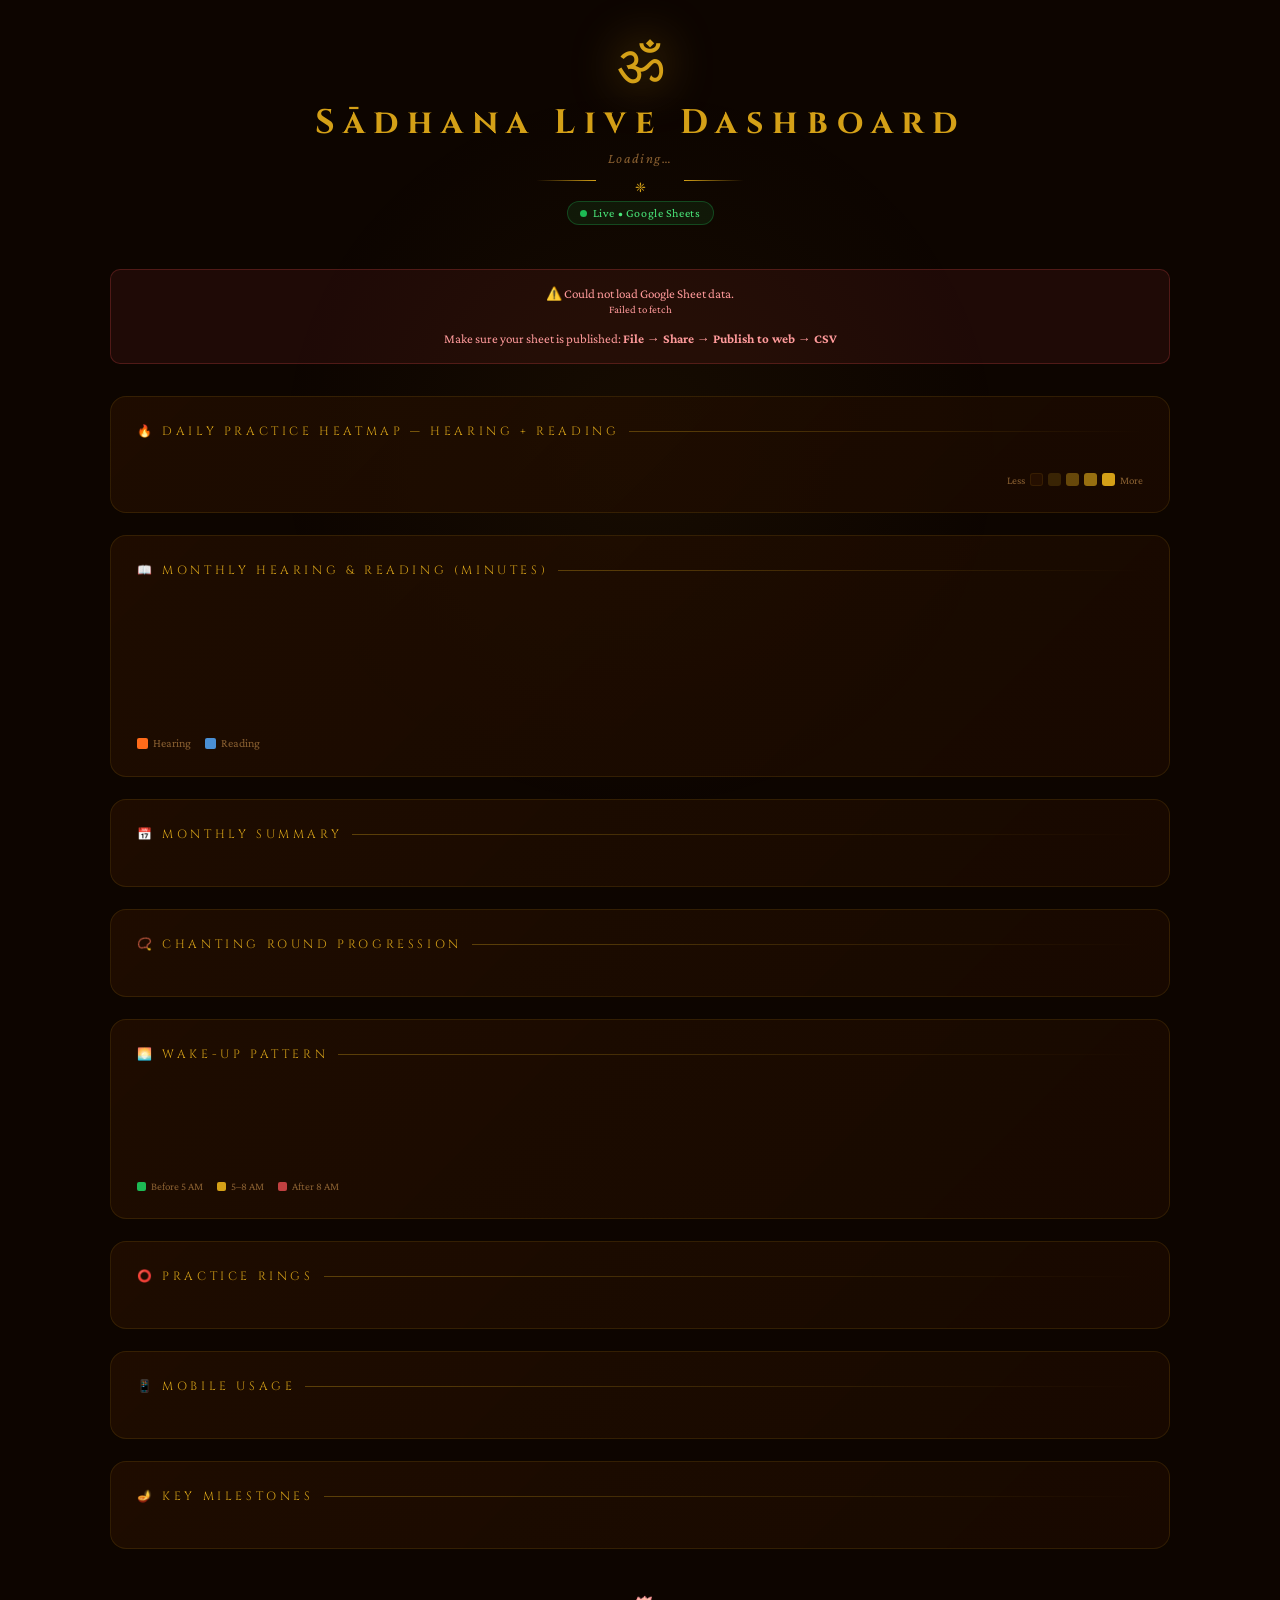
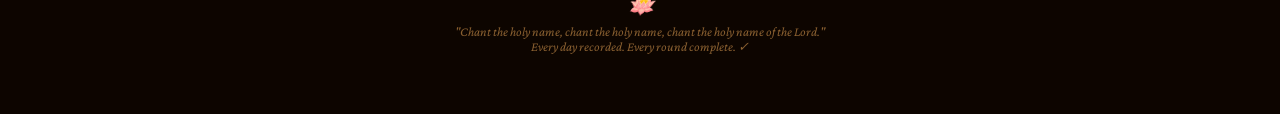
==== index.html @ 9bbf0a4e "Rename sadhana_live.html to index.html" ====
<!DOCTYPE html>
<html lang="en">
<head>
<meta charset="UTF-8">
<meta name="viewport" content="width=device-width, initial-scale=1.0">
<title>Sādhana Live Dashboard</title>
<link href="https://fonts.googleapis.com/css2?family=Cinzel:wght@400;600;700&family=Crimson+Pro:ital,wght@0,300;0,400;1,300&display=swap" rel="stylesheet">
<style>
  :root {
    --saffron: #FF6B1A;
    --gold: #D4A017;
    --deep: #1A0A00;
    --dark: #0D0500;
    --mid: #2A1200;
    --amber: #FF9A3C;
    --cream: #FFF3DC;
    --muted: #8A6030;
    --blue: #4A8FD4;
    --green: #1DB954;
  }
  * { margin:0; padding:0; box-sizing:border-box; }
  body {
    background: var(--dark);
    color: var(--cream);
    font-family: 'Crimson Pro', serif;
    min-height: 100vh;
  }

  /* Radial bg glow */
  body::before {
    content:''; position:fixed; top:50%; left:50%;
    transform:translate(-50%,-50%);
    width:800px; height:800px;
    background: radial-gradient(circle, rgba(212,160,23,0.05) 0%, transparent 65%);
    pointer-events:none; z-index:0; border-radius:50%;
  }

  .page { position:relative; z-index:1; max-width:1100px; margin:0 auto; padding:36px 20px 60px; }

  /* LOADER */
  #loader {
    position:fixed; inset:0; background:var(--dark);
    display:flex; flex-direction:column; align-items:center; justify-content:center;
    z-index:999; transition:opacity 0.6s;
  }
  #loader .om { font-size:60px; color:var(--gold); animation:spin 2s linear infinite; display:block; }
  @keyframes spin { 0%{filter:drop-shadow(0 0 10px rgba(212,160,23,0.4))} 50%{filter:drop-shadow(0 0 30px rgba(212,160,23,0.9))} 100%{filter:drop-shadow(0 0 10px rgba(212,160,23,0.4))} }
  #loader p { color:var(--muted); font-style:italic; margin-top:12px; letter-spacing:0.15em; font-size:14px; }
  #loader.hidden { opacity:0; pointer-events:none; }

  /* HEADER */
  header { text-align:center; margin-bottom:44px; animation:fadeDown 0.8s ease both; }
  .om-big { font-size:56px; color:var(--gold); line-height:1; filter:drop-shadow(0 0 24px rgba(212,160,23,0.7)); animation:pulse 3s ease-in-out infinite; }
  @keyframes pulse { 0%,100%{filter:drop-shadow(0 0 20px rgba(212,160,23,0.6))} 50%{filter:drop-shadow(0 0 44px rgba(212,160,23,1))} }
  header h1 { font-family:'Cinzel',serif; font-size:clamp(20px,4vw,34px); color:var(--gold); letter-spacing:0.25em; margin:8px 0 4px; }
  header p { color:var(--muted); font-style:italic; font-size:14px; letter-spacing:0.1em; }
  .divider { display:flex; align-items:center; gap:14px; margin:14px auto 0; width:fit-content; }
  .divider span { width:60px; height:1px; }
  .divider span:first-child { background:linear-gradient(90deg,transparent,var(--gold)); }
  .divider span:last-child { background:linear-gradient(90deg,var(--gold),transparent); }

  /* SYNC badge */
  .sync-badge {
    display:inline-flex; align-items:center; gap:6px;
    background:rgba(29,185,84,0.1); border:1px solid rgba(29,185,84,0.3);
    border-radius:20px; padding:4px 12px; font-size:12px; color:#4AE87A;
    margin-top:10px; letter-spacing:0.05em;
  }
  .sync-dot { width:7px; height:7px; border-radius:50%; background:#1DB954; animation:blink 1.5s ease-in-out infinite; }
  @keyframes blink { 0%,100%{opacity:1} 50%{opacity:0.3} }

  @keyframes fadeDown { from{opacity:0;transform:translateY(-18px)} to{opacity:1;transform:translateY(0)} }
  @keyframes fadeUp { from{opacity:0;transform:translateY(18px)} to{opacity:1;transform:translateY(0)} }

  /* STAT CARDS */
  .stats-grid { display:grid; grid-template-columns:repeat(auto-fit,minmax(150px,1fr)); gap:14px; margin-bottom:32px; animation:fadeUp 0.8s 0.2s ease both; }
  .stat-card {
    background:linear-gradient(135deg,rgba(42,18,0,0.9),rgba(26,10,0,0.95));
    border:1px solid rgba(212,160,23,0.18); border-radius:12px;
    padding:18px 14px; text-align:center; position:relative; overflow:hidden;
    transition:transform 0.25s, border-color 0.25s;
  }
  .stat-card::before { content:''; position:absolute; top:0; left:0; right:0; height:2px; background:linear-gradient(90deg,transparent,var(--gold),transparent); }
  .stat-card:hover { transform:translateY(-4px); border-color:rgba(212,160,23,0.5); }
  .stat-icon { font-size:22px; margin-bottom:6px; }
  .stat-val { font-family:'Cinzel',serif; font-size:clamp(18px,3vw,26px); color:var(--gold); font-weight:700; }
  .stat-label { font-size:10px; color:var(--muted); letter-spacing:0.12em; text-transform:uppercase; margin-top:4px; }

  /* SECTION */
  .section {
    background:linear-gradient(135deg,rgba(42,18,0,0.6),rgba(26,10,0,0.85));
    border:1px solid rgba(212,160,23,0.13); border-radius:16px;
    padding:26px; margin-bottom:22px; animation:fadeUp 0.8s 0.35s ease both;
  }
  .sec-title {
    font-family:'Cinzel',serif; font-size:12px; letter-spacing:0.3em;
    color:var(--gold); text-transform:uppercase; margin-bottom:18px;
    display:flex; align-items:center; gap:10px;
  }
  .sec-title::after { content:''; flex:1; height:1px; background:linear-gradient(90deg,rgba(212,160,23,0.35),transparent); }

  /* HEATMAP */
  .heatmap-scroll { overflow-x:auto; padding-bottom:6px; }
  .heatmap { display:flex; flex-wrap:wrap; gap:4px; min-width:500px; }
  .hm-cell {
    width:26px; height:26px; border-radius:5px;
    position:relative; cursor:pointer; transition:transform 0.18s;
    flex-shrink:0;
  }
  .hm-cell:hover { transform:scale(1.35); z-index:10; }
  .hm-cell.l0 { background:rgba(42,18,0,0.8); border:1px solid rgba(212,160,23,0.08); }
  .hm-cell.l1 { background:rgba(212,160,23,0.18); }
  .hm-cell.l2 { background:rgba(212,160,23,0.42); }
  .hm-cell.l3 { background:rgba(212,160,23,0.68); }
  .hm-cell.l4 { background:rgba(212,160,23,1); box-shadow:0 0 8px rgba(212,160,23,0.55); }
  .hm-tip {
    display:none; position:absolute; bottom:calc(100% + 7px); left:50%; transform:translateX(-50%);
    background:var(--mid); border:1px solid var(--gold); border-radius:6px;
    padding:5px 9px; font-size:11px; color:var(--cream); white-space:nowrap; z-index:100;
  }
  .hm-cell:hover .hm-tip { display:block; }
  .hm-legend { display:flex; align-items:center; gap:5px; margin-top:10px; justify-content:flex-end; font-size:11px; color:var(--muted); }
  .hm-legend div { width:13px; height:13px; border-radius:3px; }

  /* BAR CHART */
  .bar-chart { display:flex; gap:5px; align-items:flex-end; height:130px; }
  .bar-group { flex:1; display:flex; flex-direction:column; align-items:center; gap:4px; min-width:0; }
  .bar-wrap { width:100%; display:flex; align-items:flex-end; height:100px; gap:3px; }
  .bar { flex:1; border-radius:4px 4px 0 0; min-height:2px; cursor:pointer; transition:filter 0.2s; }
  .bar:hover { filter:brightness(1.4); }
  .bar.h { background:linear-gradient(to top,var(--saffron),var(--amber)); }
  .bar.r { background:linear-gradient(to top,#3A7FC4,#7BB8F0); }
  .bar-lbl { font-size:9px; color:var(--muted); text-align:center; white-space:nowrap; overflow:hidden; }

  /* MONTH GRID */
  .month-grid { display:grid; grid-template-columns:repeat(auto-fit,minmax(130px,1fr)); gap:11px; }
  .month-block {
    background:rgba(26,10,0,0.7); border:1px solid rgba(212,160,23,0.14);
    border-radius:10px; padding:13px 11px;
    transition:border-color 0.25s, transform 0.25s;
  }
  .month-block:hover { border-color:rgba(212,160,23,0.4); transform:translateY(-2px); }
  .month-name { font-family:'Cinzel',serif; font-size:10px; letter-spacing:0.2em; color:var(--gold); margin-bottom:9px; }
  .mstat { display:flex; justify-content:space-between; font-size:11px; margin-bottom:3px; color:var(--muted); }
  .mstat span:last-child { color:var(--cream); }
  .prog { height:3px; background:rgba(212,160,23,0.1); border-radius:2px; margin-top:7px; overflow:hidden; }
  .prog-fill { height:100%; border-radius:2px; background:linear-gradient(90deg,var(--gold),var(--amber)); }

  /* CHANTING PHASES */
  .phases { display:flex; gap:12px; flex-wrap:wrap; }
  .phase {
    flex:1; min-width:130px;
    background:rgba(26,10,0,0.6); border:1px solid rgba(212,160,23,0.2);
    border-radius:10px; padding:16px; text-align:center;
  }
  .phase-rds { font-family:'Cinzel',serif; font-size:32px; color:var(--gold); }
  .phase-sub { font-size:10px; color:var(--muted); letter-spacing:0.1em; margin:2px 0 6px; }
  .phase-dates { font-size:11px; color:var(--cream); }
  .phase-days { font-size:12px; color:var(--amber); margin-top:4px; }

  /* WAKE CHART */
  .wake-chart { display:flex; align-items:flex-end; gap:3px; height:90px; }
  .wake-bar {
    flex:1; border-radius:3px 3px 0 0; min-height:2px; min-width:0;
    cursor:pointer; position:relative;
  }
  .wake-bar.early { background:linear-gradient(to top,#1DB954,#4AE87A); }
  .wake-bar.mid   { background:linear-gradient(to top,var(--gold),var(--amber)); }
  .wake-bar.late  { background:linear-gradient(to top,#C04040,#FF7A7A); }
  .wake-bar:hover .hm-tip { display:block; }

  /* RINGS */
  .rings-row { display:flex; gap:20px; flex-wrap:wrap; justify-content:center; }
  .ring-wrap { display:flex; flex-direction:column; align-items:center; gap:7px; }
  .ring-label { font-size:10px; color:var(--muted); letter-spacing:0.1em; text-transform:uppercase; }
  .ring-val { font-family:'Cinzel',serif; font-size:15px; color:var(--gold); }
  svg.ring { transform:rotate(-90deg); }
  svg.ring circle { fill:none; stroke-linecap:round; }

  /* TIMELINE */
  .timeline { position:relative; padding-left:40px; }
  .tl-line { position:absolute; left:18px; top:0; bottom:0; width:1px; background:linear-gradient(to bottom,var(--gold),transparent); }
  .tl-item { display:flex; gap:14px; margin-bottom:18px; position:relative; }
  .tl-dot { position:absolute; left:-29px; top:3px; width:12px; height:12px; border-radius:50%; background:var(--gold); border:2px solid var(--dark); box-shadow:0 0 10px rgba(212,160,23,0.6); }
  .tl-date { font-family:'Cinzel',serif; font-size:10px; color:var(--gold); white-space:nowrap; min-width:90px; padding-top:2px; }
  .tl-text { font-size:13px; color:var(--cream); }
  .tl-text strong { color:var(--amber); }

  /* MOBILE ROW */
  .mob-row { display:flex; gap:14px; flex-wrap:wrap; }
  .mob-card { flex:1; min-width:110px; text-align:center; padding:16px 10px;
    background:rgba(26,10,0,0.6); border:1px solid rgba(212,160,23,0.14); border-radius:10px; }
  .mob-val { font-family:'Cinzel',serif; font-size:22px; color:var(--amber); }
  .mob-lbl { font-size:10px; color:var(--muted); margin-top:4px; }

  /* ERROR */
  .error-box { background:rgba(192,64,64,0.1); border:1px solid rgba(192,64,64,0.3); border-radius:10px; padding:16px; color:#FF9A9A; font-size:13px; text-align:center; }

  footer { text-align:center; margin-top:44px; font-style:italic; color:var(--muted); font-size:13px; }
  footer .lotus { font-size:22px; display:block; margin-bottom:6px; }
</style>
</head>
<body>

<!-- LOADER -->
<div id="loader">
  <span class="om">ॐ</span>
  <p>Fetching your Sādhana data…</p>
</div>

<div class="page" id="app" style="opacity:0;transition:opacity 0.6s">

  <header>
    <div class="om-big">ॐ</div>
    <h1>Sādhana Live Dashboard</h1>
    <p id="dateRange">Loading…</p>
    <div class="divider"><span></span><span style="color:var(--gold);font-size:13px">❈</span><span></span></div>
    <div style="margin-top:10px">
      <span class="sync-badge"><span class="sync-dot"></span>Live • Google Sheets</span>
    </div>
  </header>

  <div class="stats-grid" id="statsGrid"></div>

  <div class="section">
    <div class="sec-title">🔥 Daily Practice Heatmap — Hearing + Reading</div>
    <div class="heatmap-scroll"><div class="heatmap" id="heatmap"></div></div>
    <div class="hm-legend">
      Less
      <div style="background:rgba(42,18,0,0.8);border:1px solid rgba(212,160,23,0.1)"></div>
      <div style="background:rgba(212,160,23,0.18)"></div>
      <div style="background:rgba(212,160,23,0.42)"></div>
      <div style="background:rgba(212,160,23,0.68)"></div>
      <div style="background:rgba(212,160,23,1)"></div>
      More
    </div>
  </div>

  <div class="section">
    <div class="sec-title">📖 Monthly Hearing &amp; Reading (minutes)</div>
    <div class="bar-chart" id="monthlyBars"></div>
    <div style="display:flex;gap:14px;margin-top:10px;font-size:12px;color:var(--muted)">
      <span style="display:flex;align-items:center;gap:5px"><span style="width:11px;height:11px;border-radius:2px;background:var(--saffron);display:inline-block"></span>Hearing</span>
      <span style="display:flex;align-items:center;gap:5px"><span style="width:11px;height:11px;border-radius:2px;background:var(--blue);display:inline-block"></span>Reading</span>
    </div>
  </div>

  <div class="section">
    <div class="sec-title">📅 Monthly Summary</div>
    <div class="month-grid" id="monthGrid"></div>
  </div>

  <div class="section">
    <div class="sec-title">📿 Chanting Round Progression</div>
    <div class="phases" id="phases"></div>
  </div>

  <div class="section">
    <div class="sec-title">🌅 Wake-Up Pattern</div>
    <div class="wake-chart" id="wakeChart"></div>
    <div style="display:flex;gap:14px;margin-top:10px;font-size:11px;color:var(--muted)">
      <span style="display:flex;align-items:center;gap:5px"><span style="width:9px;height:9px;border-radius:2px;background:#1DB954;display:inline-block"></span>Before 5 AM</span>
      <span style="display:flex;align-items:center;gap:5px"><span style="width:9px;height:9px;border-radius:2px;background:var(--gold);display:inline-block"></span>5–8 AM</span>
      <span style="display:flex;align-items:center;gap:5px"><span style="width:9px;height:9px;border-radius:2px;background:#C04040;display:inline-block"></span>After 8 AM</span>
    </div>
  </div>

  <div class="section">
    <div class="sec-title">⭕ Practice Rings</div>
    <div class="rings-row" id="rings"></div>
  </div>

  <div class="section">
    <div class="sec-title">📱 Mobile Usage</div>
    <div class="mob-row" id="mobRow"></div>
  </div>

  <div class="section">
    <div class="sec-title">🪔 Key Milestones</div>
    <div class="timeline">
      <div class="tl-line"></div>
      <div id="milestones"></div>
    </div>
  </div>

  <footer>
    <span class="lotus">🪷</span>
    "Chant the holy name, chant the holy name, chant the holy name of the Lord."<br>
    Every day recorded. Every round complete. ✓
  </footer>
</div>

<script>
const SHEET_CSV = "https://docs.google.com/spreadsheets/d/e/2PACX-1vRoyUszFu7zBrONHTjBdD_cCdySDDpvMAO3jOcStdRmI4-8xpAlUHYpFEp-DnwC8IhEXAFByheb-XTr/pub?output=csv";

// ── CSV parser ──────────────────────────────────────────────
function parseCSV(text) {
  const lines = text.trim().split('\n');
  const headers = lines[0].split(',').map(h => h.trim());
  const rows = [];
  for (let i = 1; i < lines.length; i++) {
    const cols = lines[i].split(',').map(c => c.trim());
    if (!cols[0] || cols[0] === '') continue;
    const obj = {};
    headers.forEach((h, idx) => obj[h] = cols[idx] || '');
    rows.push(obj);
  }
  return rows;
}

// ── Parse minutes from "XX min" or "XXh.XXm" etc ───────────
function parseMins(s) {
  if (!s) return 0;
  s = s.toString().trim();
  const m1 = s.match(/^(\d+)\s*min/i);
  if (m1) return parseInt(m1[1]);
  const m2 = s.match(/^(\d+)h[.\s]?(\d+)/i);
  if (m2) return parseInt(m2[1]) * 60 + parseInt(m2[2]);
  const m3 = s.match(/^(\d+)/);
  if (m3) return parseInt(m3[1]);
  return 0;
}

// ── Parse wake hour ─────────────────────────────────────────
function parseWake(s) {
  if (!s) return 8;
  s = s.toString().trim();
  const m = s.match(/(\d+)[.:,](\d+)\s*(AM|PM)/i);
  if (!m) return 8;
  let h = parseInt(m[1]), mn = parseInt(m[2]), ap = m[3].toUpperCase();
  if (ap === 'PM' && h !== 12) h += 12;
  if (ap === 'AM' && h === 12) h = 0;
  return h + mn / 60;
}

// ── Parse mobile mins from "Xh.Ym" ─────────────────────────
function parseMobile(s) {
  if (!s) return 0;
  s = s.toString().trim();
  const m = s.match(/(\d+)h[.\s]?(\d+)/i);
  if (m) return parseInt(m[1]) * 60 + parseInt(m[2]);
  const m2 = s.match(/(\d+)/);
  if (m2) return parseInt(m2[1]);
  return 0;
}

// ── Parse chanting rounds ───────────────────────────────────
function parseRounds(s) {
  if (!s) return 0;
  const m = s.match(/(\d+)/);
  return m ? parseInt(m[1]) : 0;
}

// ── Get month key from DD/MM/YY ─────────────────────────────
function monthKey(dateStr) {
  if (!dateStr) return '';
  const p = dateStr.split('/');
  if (p.length < 3) return '';
  return `${p[1]}/${p[2]}`;
}
function monthLabel(key) {
  const months = ['Jan','Feb','Mar','Apr','May','Jun','Jul','Aug','Sep','Oct','Nov','Dec'];
  const p = key.split('/');
  const m = parseInt(p[0]) - 1;
  return `${months[m]} '${p[1]}`;
}

// ── SVG Ring ────────────────────────────────────────────────
function makeRing(pct, color, label, val, size = 72) {
  const r = (size - 12) / 2, circ = 2 * Math.PI * r;
  const dash = circ * Math.min(pct, 100) / 100;
  return `<div class="ring-wrap">
    <svg class="ring" width="${size}" height="${size}" viewBox="0 0 ${size} ${size}">
      <circle cx="${size/2}" cy="${size/2}" r="${r}" stroke="rgba(212,160,23,0.1)" stroke-width="9"/>
      <circle cx="${size/2}" cy="${size/2}" r="${r}" stroke="${color}" stroke-width="9"
        stroke-dasharray="${dash} ${circ - dash}"/>
    </svg>
    <div class="ring-val">${val}</div>
    <div class="ring-label">${label}</div>
  </div>`;
}

// ── MAIN ────────────────────────────────────────────────────
async function loadAndRender() {
  try {
    const resp = await fetch(SHEET_CSV);
    if (!resp.ok) throw new Error('Fetch failed');
    const text = await resp.text();
    const rows = parseCSV(text);

    // Filter rows that have a date and at least chanting rounds
    const data = rows.filter(r => r['Date'] && r['Date'].match(/\d+\/\d+\/\d+/));

    if (data.length === 0) throw new Error('No data found');

    // Build structured array
    const entries = data.map(r => ({
      date: r['Date'] || '',
      wake: r['Wake up time'] || '',
      arathi: parseMins(r['Arathi in min']),
      rounds: parseRounds(r['Chanting Rounds']),
      hearing: parseMins(r['Hearing']),
      reading: parseMins(r['Reading']),
      mobile: parseMobile(r['Mobile used']),
    })).filter(e => e.rounds > 0);

    render(entries);

  } catch (err) {
    document.getElementById('loader').classList.add('hidden');
    document.getElementById('app').style.opacity = '1';
    document.getElementById('statsGrid').innerHTML =
      `<div class="error-box">⚠️ Could not load Google Sheet data.<br><small>${err.message}</small><br><br>
      Make sure your sheet is published: <b>File → Share → Publish to web → CSV</b></div>`;
  }
}

function render(entries) {
  const total = entries.length;
  const totalH = entries.reduce((a, e) => a + e.hearing, 0);
  const totalR = entries.reduce((a, e) => a + e.reading, 0);
  const mobEntries = entries.filter(e => e.mobile > 0);
  const avgMob = mobEntries.length ? mobEntries.reduce((a, e) => a + e.mobile, 0) / mobEntries.length : 0;
  const earlyDays = entries.filter(e => parseWake(e.wake) < 5).length;
  const hearDays = entries.filter(e => e.hearing > 0).length;
  const readDays = entries.filter(e => e.reading > 0).length;

  // Date range
  document.getElementById('dateRange').textContent =
    `${entries[0].date} – ${entries[entries.length-1].date}`;

  // Stat cards
  const statsData = [
    { icon:'📅', val: total, label:'Days Recorded' },
    { icon:'📿', val: total+'+', label:'Days Consistent' },
    { icon:'👂', val: Math.round(totalH/60)+'h', label:'Total Hearing' },
    { icon:'📖', val: Math.round(totalR/60)+'h', label:'Total Reading' },
    { icon:'🌅', val: earlyDays, label:'Before 5 AM' },
    { icon:'📱', val: Math.round(avgMob/60)+'h', label:'Avg Mobile/Day' },
  ];
  document.getElementById('statsGrid').innerHTML = statsData.map(s =>
    `<div class="stat-card">
      <div class="stat-icon">${s.icon}</div>
      <div class="stat-val">${s.val}</div>
      <div class="stat-label">${s.label}</div>
    </div>`).join('');

  // Heatmap
  document.getElementById('heatmap').innerHTML = entries.map(e => {
    const t = e.hearing + e.reading;
    const lvl = t === 0 ? 'l0' : t <= 20 ? 'l1' : t <= 60 ? 'l2' : t <= 120 ? 'l3' : 'l4';
    return `<div class="hm-cell ${lvl}"><div class="hm-tip">${e.date}<br>Hear: ${e.hearing}m · Read: ${e.reading}m</div></div>`;
  }).join('');

  // Monthly aggregation
  const monthMap = {};
  entries.forEach(e => {
    const k = monthKey(e.date);
    if (!k) return;
    if (!monthMap[k]) monthMap[k] = { h: 0, r: 0, days: 0, early: 0 };
    monthMap[k].h += e.hearing;
    monthMap[k].r += e.reading;
    monthMap[k].days++;
    if (parseWake(e.wake) < 5) monthMap[k].early++;
  });
  const mKeys = Object.keys(monthMap);
  const maxBar = Math.max(...mKeys.map(k => monthMap[k].h + monthMap[k].r), 1);

  // Monthly bars
  document.getElementById('monthlyBars').innerHTML = mKeys.map(k => {
    const hh = Math.round(monthMap[k].h / maxBar * 95);
    const rr = Math.round(monthMap[k].r / maxBar * 95);
    return `<div class="bar-group">
      <div class="bar-wrap">
        <div class="bar h" style="height:${hh}px" title="${monthLabel(k)} Hearing: ${monthMap[k].h}min"></div>
        <div class="bar r" style="height:${rr}px" title="${monthLabel(k)} Reading: ${monthMap[k].r}min"></div>
      </div>
      <div class="bar-lbl">${monthLabel(k).split(' ')[0]}</div>
    </div>`;
  }).join('');

  // Monthly grid
  document.getElementById('monthGrid').innerHTML = mKeys.map(k => {
    const d = monthMap[k];
    const avgH = d.days ? Math.round(d.h / d.days) : 0;
    const avgR = d.days ? Math.round(d.r / d.days) : 0;
    const pct = Math.round((d.h + d.r) / maxBar * 100);
    return `<div class="month-block">
      <div class="month-name">${monthLabel(k)}</div>
      <div class="mstat"><span>Days</span><span>${d.days}</span></div>
      <div class="mstat"><span>Avg Hear</span><span>${avgH}m</span></div>
      <div class="mstat"><span>Avg Read</span><span>${avgR}m</span></div>
      <div class="mstat"><span>Pre-5AM</span><span>${d.early}</span></div>
      <div class="prog"><div class="prog-fill" style="width:${pct}%"></div></div>
    </div>`;
  }).join('');

  // Chanting phases
  const phaseMap = {};
  entries.forEach(e => {
    const r = e.rounds;
    if (!phaseMap[r]) phaseMap[r] = { start: e.date, end: e.date, days: 0 };
    phaseMap[r].end = e.date;
    phaseMap[r].days++;
  });
  document.getElementById('phases').innerHTML = Object.keys(phaseMap).sort((a,b)=>+a-+b).map(r => {
    const p = phaseMap[r];
    return `<div class="phase">
      <div class="phase-rds">${r}</div>
      <div class="phase-sub">Rounds / Day</div>
      <div class="phase-dates">${p.start} – ${p.end}</div>
      <div class="phase-days">${p.days} days</div>
    </div>`;
  }).join('');

  // Wake chart
  document.getElementById('wakeChart').innerHTML = entries.map(e => {
    const h = parseWake(e.wake);
    const cls = h < 5 ? 'early' : h < 8 ? 'mid' : 'late';
    const barH = Math.max(4, Math.round((14 - h) / 10 * 80));
    return `<div class="wake-bar ${cls}" style="height:${barH}px">
      <div class="hm-tip">${e.date}<br>${e.wake}</div>
    </div>`;
  }).join('');

  // Rings
  document.getElementById('rings').innerHTML =
    makeRing(Math.round(hearDays/total*100), '#FF6B1A', 'Hearing Days', hearDays) +
    makeRing(Math.round(readDays/total*100), '#4A8FD4', 'Reading Days', readDays) +
    makeRing(Math.round(earlyDays/total*100), '#1DB954', 'Pre-5 AM', earlyDays) +
    makeRing(100, 'var(--gold)', 'Rounds Done', total+'+');

  // Mobile
  const totalMob = entries.reduce((a,e)=>a+e.mobile,0);
  const maxMob = Math.max(...entries.map(e=>e.mobile));
  const lowMobDays = entries.filter(e=>e.mobile>0 && e.mobile<300).length;
  document.getElementById('mobRow').innerHTML = [
    { val: Math.round(totalMob/60)+'h', lbl:'Total Usage' },
    { val: Math.round(avgMob/60)+'h', lbl:'Daily Avg' },
    { val: Math.round(maxMob/60)+'h', lbl:'Peak Day' },
    { val: lowMobDays, lbl:'Days Under 5h' },
  ].map(m => `<div class="mob-card"><div class="mob-val">${m.val}</div><div class="mob-lbl">${m.lbl}</div></div>`).join('');

  // Milestones — auto-detected
  const milestones = [];
  milestones.push({ date: entries[0].date, text: `Journey begins • <strong>${entries[0].rounds} rounds</strong>/day` });
  let prevRounds = entries[0].rounds;
  entries.forEach(e => {
    if (e.rounds !== prevRounds) {
      milestones.push({ date: e.date, text: `Rounds increased to <strong>${e.rounds} rounds</strong>/day` });
      prevRounds = e.rounds;
    }
  });
  const maxHear = entries.reduce((a,e) => e.hearing > a.hearing ? e : a, entries[0]);
  milestones.push({ date: maxHear.date, text: `Peak hearing session — <strong>${maxHear.hearing} minutes</strong>` });
  milestones.push({ date: entries[entries.length-1].date, text: `Latest entry — <strong>${total} days</strong> of recorded practice` });
  milestones.sort((a,b) => a.date.localeCompare(b.date));
  document.getElementById('milestones').innerHTML = milestones.map(m =>
    `<div class="tl-item"><div class="tl-dot"></div>
     <div class="tl-date">${m.date}</div>
     <div class="tl-text">${m.text}</div></div>`).join('');

  // Show app
  document.getElementById('loader').classList.add('hidden');
  document.getElementById('app').style.opacity = '1';
}

loadAndRender();
</script>
</body>
</html>
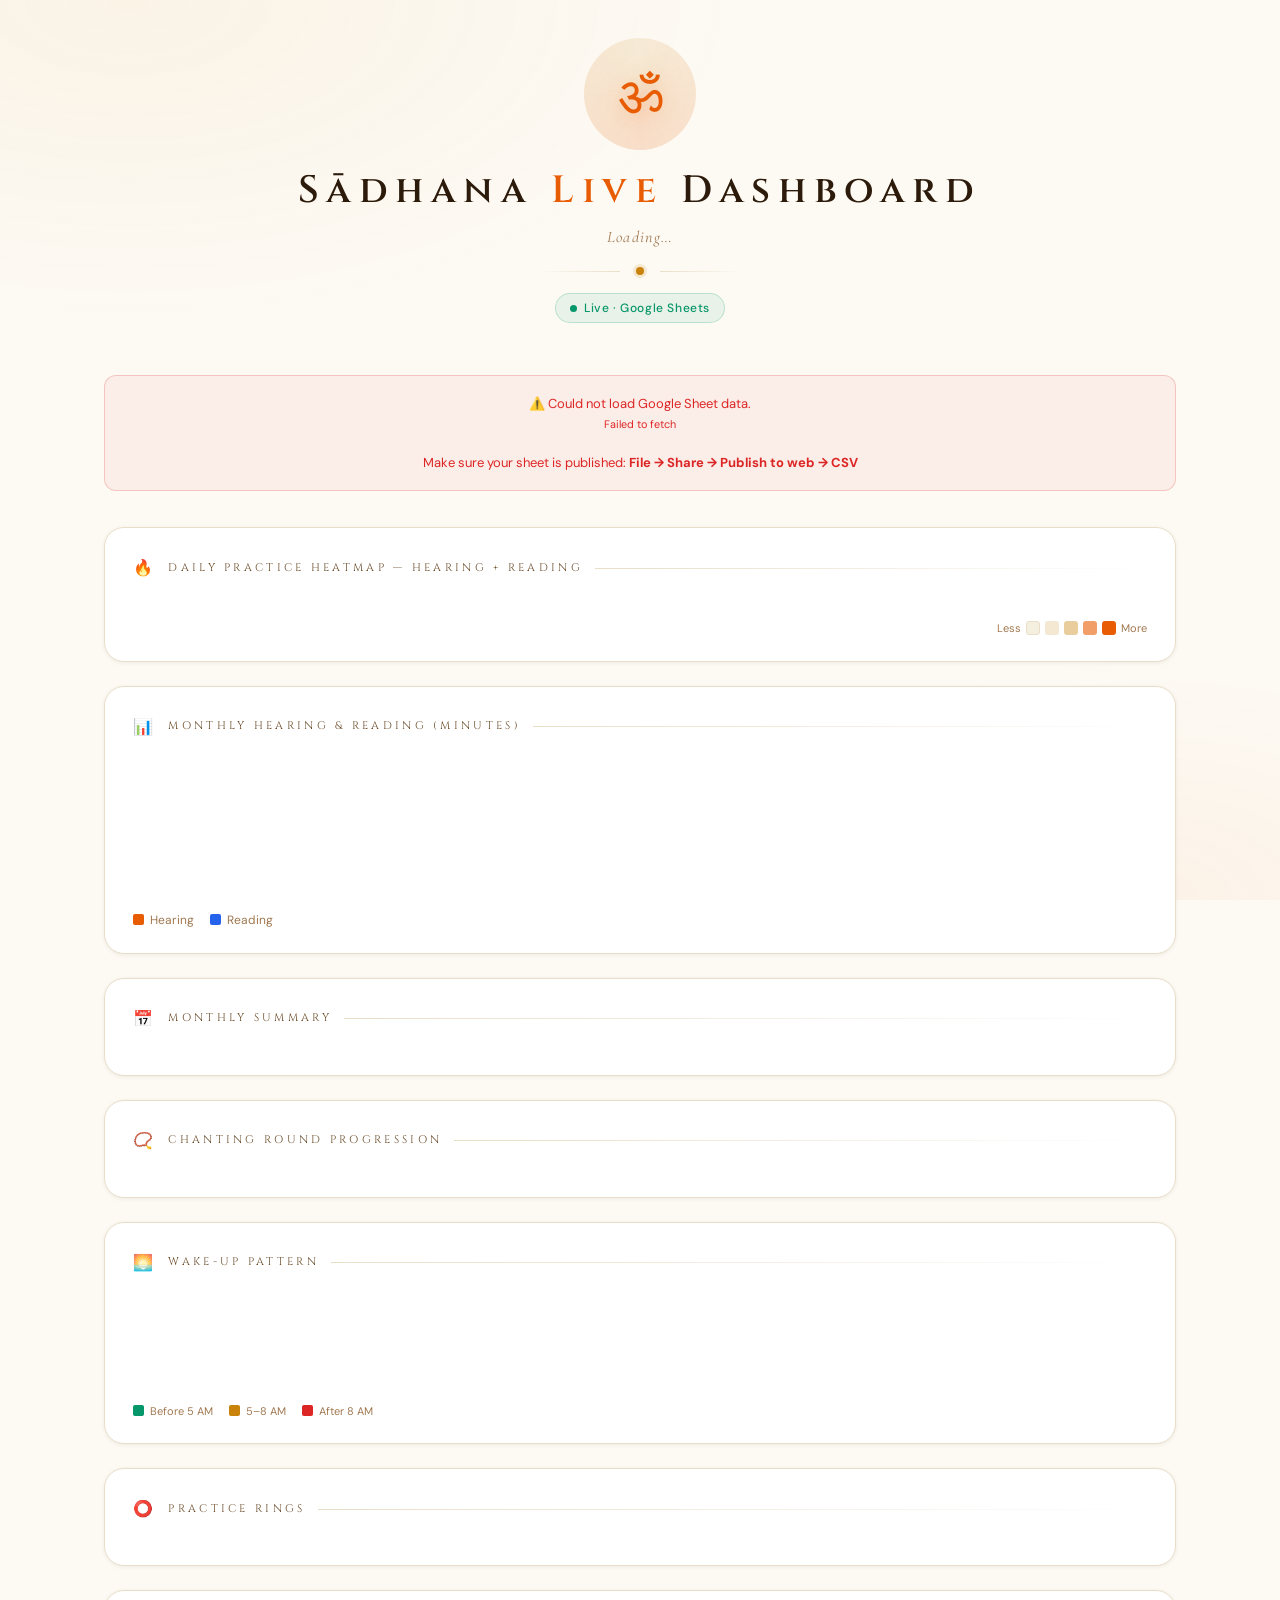
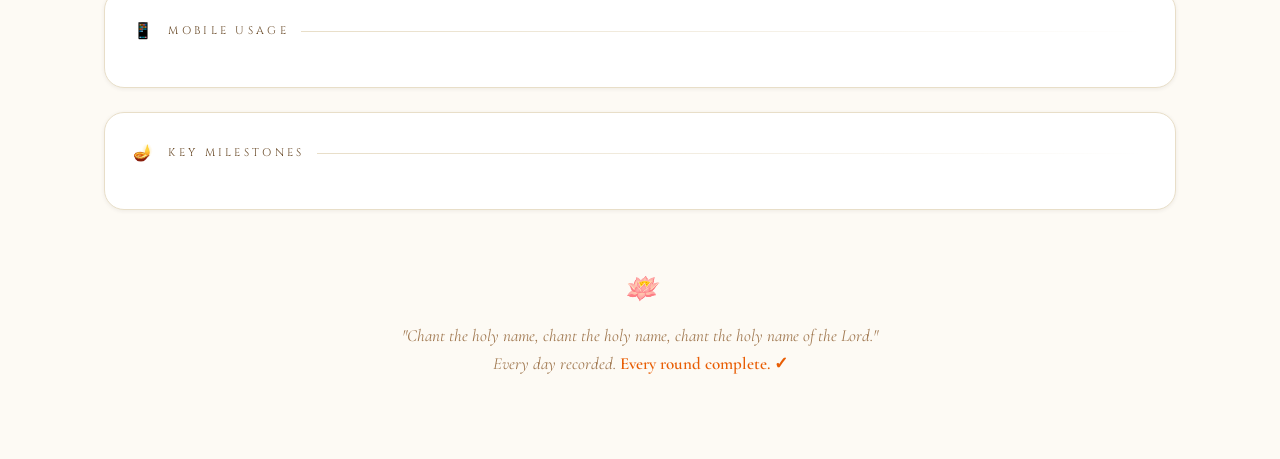
==== commit 018f20da: "Update index.html" ====
--- a/index.html
+++ b/index.html
@@ -4,279 +4,504 @@
 <meta charset="UTF-8">
 <meta name="viewport" content="width=device-width, initial-scale=1.0">
 <title>Sādhana Live Dashboard</title>
-<link href="https://fonts.googleapis.com/css2?family=Cinzel:wght@400;600;700&family=Crimson+Pro:ital,wght@0,300;0,400;1,300&display=swap" rel="stylesheet">
+<link href="https://fonts.googleapis.com/css2?family=Cormorant+Garamond:ital,wght@0,300;0,400;0,600;0,700;1,300;1,400&family=Cinzel:wght@400;600;700&family=DM+Sans:wght@300;400;500&display=swap" rel="stylesheet">
 <style>
   :root {
-    --saffron: #FF6B1A;
-    --gold: #D4A017;
-    --deep: #1A0A00;
-    --dark: #0D0500;
-    --mid: #2A1200;
-    --amber: #FF9A3C;
-    --cream: #FFF3DC;
-    --muted: #8A6030;
-    --blue: #4A8FD4;
-    --green: #1DB954;
-  }
+    --saffron: #E85D04;
+    --saffron-light: #F48C06;
+    --gold: #C9820A;
+    --gold-soft: #F4C542;
+    --ivory: #FDFAF4;
+    --ivory-deep: #F5EFE0;
+    --ivory-border: #E8DEC8;
+    --text: #2C1A0A;
+    --text-mid: #6B4C2A;
+    --text-muted: #A07850;
+    --surface: #FFFFFF;
+    --surface-warm: #FBF7EE;
+    --blue: #2563EB;
+    --blue-soft: #60A5FA;
+    --green: #059669;
+    --green-soft: #34D399;
+    --red: #DC2626;
+    --shadow-sm: 0 1px 4px rgba(44,26,10,0.07);
+    --shadow-md: 0 4px 20px rgba(44,26,10,0.09);
+    --shadow-lg: 0 8px 40px rgba(44,26,10,0.12);
+  }
+
   * { margin:0; padding:0; box-sizing:border-box; }
+
   body {
-    background: var(--dark);
-    color: var(--cream);
-    font-family: 'Crimson Pro', serif;
+    background: var(--ivory);
+    color: var(--text);
+    font-family: 'DM Sans', sans-serif;
     min-height: 100vh;
-  }
-
-  /* Radial bg glow */
+    font-size: 14px;
+    line-height: 1.5;
+  }
+
+  /* Subtle warm texture background */
   body::before {
-    content:''; position:fixed; top:50%; left:50%;
-    transform:translate(-50%,-50%);
-    width:800px; height:800px;
-    background: radial-gradient(circle, rgba(212,160,23,0.05) 0%, transparent 65%);
-    pointer-events:none; z-index:0; border-radius:50%;
-  }
-
-  .page { position:relative; z-index:1; max-width:1100px; margin:0 auto; padding:36px 20px 60px; }
+    content:''; position:fixed; inset:0;
+    background:
+      radial-gradient(ellipse 80% 60% at 10% 0%, rgba(201,130,10,0.06) 0%, transparent 60%),
+      radial-gradient(ellipse 60% 50% at 90% 100%, rgba(232,93,4,0.05) 0%, transparent 55%);
+    pointer-events:none; z-index:0;
+  }
+
+  .page { position:relative; z-index:1; max-width:1120px; margin:0 auto; padding:44px 24px 80px; }
 
   /* LOADER */
   #loader {
-    position:fixed; inset:0; background:var(--dark);
+    position:fixed; inset:0; background:var(--ivory);
     display:flex; flex-direction:column; align-items:center; justify-content:center;
-    z-index:999; transition:opacity 0.6s;
-  }
-  #loader .om { font-size:60px; color:var(--gold); animation:spin 2s linear infinite; display:block; }
-  @keyframes spin { 0%{filter:drop-shadow(0 0 10px rgba(212,160,23,0.4))} 50%{filter:drop-shadow(0 0 30px rgba(212,160,23,0.9))} 100%{filter:drop-shadow(0 0 10px rgba(212,160,23,0.4))} }
-  #loader p { color:var(--muted); font-style:italic; margin-top:12px; letter-spacing:0.15em; font-size:14px; }
+    z-index:999; transition:opacity 0.7s;
+  }
+  #loader .om-spin {
+    font-size:64px; color:var(--saffron);
+    animation:omGlow 2s ease-in-out infinite;
+    line-height:1;
+  }
+  @keyframes omGlow {
+    0%,100% { filter: drop-shadow(0 0 8px rgba(232,93,4,0.3)); transform:scale(1); }
+    50%      { filter: drop-shadow(0 0 28px rgba(232,93,4,0.7)); transform:scale(1.06); }
+  }
+  #loader p { color:var(--text-muted); font-style:italic; margin-top:16px; font-size:13px; letter-spacing:0.12em; font-family:'Cormorant Garamond',serif; }
   #loader.hidden { opacity:0; pointer-events:none; }
 
   /* HEADER */
-  header { text-align:center; margin-bottom:44px; animation:fadeDown 0.8s ease both; }
-  .om-big { font-size:56px; color:var(--gold); line-height:1; filter:drop-shadow(0 0 24px rgba(212,160,23,0.7)); animation:pulse 3s ease-in-out infinite; }
-  @keyframes pulse { 0%,100%{filter:drop-shadow(0 0 20px rgba(212,160,23,0.6))} 50%{filter:drop-shadow(0 0 44px rgba(212,160,23,1))} }
-  header h1 { font-family:'Cinzel',serif; font-size:clamp(20px,4vw,34px); color:var(--gold); letter-spacing:0.25em; margin:8px 0 4px; }
-  header p { color:var(--muted); font-style:italic; font-size:14px; letter-spacing:0.1em; }
-  .divider { display:flex; align-items:center; gap:14px; margin:14px auto 0; width:fit-content; }
-  .divider span { width:60px; height:1px; }
-  .divider span:first-child { background:linear-gradient(90deg,transparent,var(--gold)); }
-  .divider span:last-child { background:linear-gradient(90deg,var(--gold),transparent); }
-
-  /* SYNC badge */
+  header {
+    text-align:center; margin-bottom:52px;
+    animation:fadeDown 0.9s ease both;
+  }
+
+  .header-inner {
+    display:inline-block;
+    position:relative;
+  }
+
+  .om-halo {
+    position:relative; display:inline-block;
+    width:100px; height:100px; margin:0 auto 12px;
+  }
+  .om-halo::before {
+    content:''; position:absolute; inset:-6px;
+    border-radius:50%;
+    background: conic-gradient(from 0deg, rgba(201,130,10,0.12), rgba(232,93,4,0.18), rgba(201,130,10,0.12));
+    animation:spin 12s linear infinite;
+  }
+  @keyframes spin { to { transform:rotate(360deg); } }
+  .om-halo .om-symbol {
+    position:absolute; inset:0; display:flex; align-items:center; justify-content:center;
+    font-size:54px; color:var(--saffron);
+    filter:drop-shadow(0 2px 12px rgba(232,93,4,0.35));
+    animation:omPulse 3s ease-in-out infinite;
+  }
+  @keyframes omPulse {
+    0%,100%{filter:drop-shadow(0 2px 12px rgba(232,93,4,0.35))}
+    50%{filter:drop-shadow(0 2px 28px rgba(232,93,4,0.65))}
+  }
+
+  header h1 {
+    font-family:'Cinzel',serif;
+    font-size: clamp(22px,4.5vw,38px);
+    color: var(--text);
+    letter-spacing:0.2em;
+    font-weight:600;
+    margin-bottom:6px;
+  }
+  header h1 span { color:var(--saffron); }
+
+  .header-sub {
+    font-family:'Cormorant Garamond',serif;
+    font-style:italic;
+    color:var(--text-muted);
+    font-size:16px;
+    letter-spacing:0.08em;
+  }
+
+  .divider-ornament {
+    display:flex; align-items:center; gap:16px;
+    margin:18px auto; width:fit-content;
+  }
+  .divider-ornament .line {
+    width:80px; height:1px;
+    background:linear-gradient(90deg, transparent, var(--ivory-border));
+  }
+  .divider-ornament .line:last-child {
+    background:linear-gradient(90deg, var(--ivory-border), transparent);
+  }
+  .divider-ornament .gem {
+    width:8px; height:8px; border-radius:50%;
+    background:var(--gold);
+    box-shadow:0 0 0 3px rgba(201,130,10,0.15);
+  }
+
+  /* SYNC BADGE */
   .sync-badge {
-    display:inline-flex; align-items:center; gap:6px;
-    background:rgba(29,185,84,0.1); border:1px solid rgba(29,185,84,0.3);
-    border-radius:20px; padding:4px 12px; font-size:12px; color:#4AE87A;
-    margin-top:10px; letter-spacing:0.05em;
-  }
-  .sync-dot { width:7px; height:7px; border-radius:50%; background:#1DB954; animation:blink 1.5s ease-in-out infinite; }
-  @keyframes blink { 0%,100%{opacity:1} 50%{opacity:0.3} }
-
-  @keyframes fadeDown { from{opacity:0;transform:translateY(-18px)} to{opacity:1;transform:translateY(0)} }
-  @keyframes fadeUp { from{opacity:0;transform:translateY(18px)} to{opacity:1;transform:translateY(0)} }
+    display:inline-flex; align-items:center; gap:7px;
+    background:rgba(5,150,105,0.08);
+    border:1px solid rgba(5,150,105,0.2);
+    border-radius:20px; padding:5px 14px;
+    font-size:12px; color:var(--green);
+    letter-spacing:0.05em;
+    font-weight:500;
+  }
+  .sync-dot {
+    width:7px; height:7px; border-radius:50%;
+    background:var(--green); animation:blink 1.6s ease-in-out infinite;
+  }
+  @keyframes blink { 0%,100%{opacity:1} 50%{opacity:0.25} }
+
+  @keyframes fadeDown { from{opacity:0;transform:translateY(-20px)} to{opacity:1;transform:translateY(0)} }
+  @keyframes fadeUp   { from{opacity:0;transform:translateY(20px)}  to{opacity:1;transform:translateY(0)} }
 
   /* STAT CARDS */
-  .stats-grid { display:grid; grid-template-columns:repeat(auto-fit,minmax(150px,1fr)); gap:14px; margin-bottom:32px; animation:fadeUp 0.8s 0.2s ease both; }
+  .stats-grid {
+    display:grid;
+    grid-template-columns:repeat(auto-fit,minmax(155px,1fr));
+    gap:16px; margin-bottom:36px;
+    animation:fadeUp 0.9s 0.15s ease both;
+  }
   .stat-card {
-    background:linear-gradient(135deg,rgba(42,18,0,0.9),rgba(26,10,0,0.95));
-    border:1px solid rgba(212,160,23,0.18); border-radius:12px;
-    padding:18px 14px; text-align:center; position:relative; overflow:hidden;
-    transition:transform 0.25s, border-color 0.25s;
-  }
-  .stat-card::before { content:''; position:absolute; top:0; left:0; right:0; height:2px; background:linear-gradient(90deg,transparent,var(--gold),transparent); }
-  .stat-card:hover { transform:translateY(-4px); border-color:rgba(212,160,23,0.5); }
-  .stat-icon { font-size:22px; margin-bottom:6px; }
-  .stat-val { font-family:'Cinzel',serif; font-size:clamp(18px,3vw,26px); color:var(--gold); font-weight:700; }
-  .stat-label { font-size:10px; color:var(--muted); letter-spacing:0.12em; text-transform:uppercase; margin-top:4px; }
+    background:var(--surface);
+    border:1px solid var(--ivory-border);
+    border-radius:16px;
+    padding:22px 16px;
+    text-align:center;
+    position:relative; overflow:hidden;
+    box-shadow:var(--shadow-sm);
+    transition:transform 0.22s, box-shadow 0.22s, border-color 0.22s;
+  }
+  .stat-card::after {
+    content:''; position:absolute; bottom:0; left:16px; right:16px;
+    height:2px; border-radius:2px;
+    background:linear-gradient(90deg, var(--saffron), var(--gold-soft));
+    opacity:0; transition:opacity 0.22s;
+  }
+  .stat-card:hover {
+    transform:translateY(-5px);
+    box-shadow:var(--shadow-md);
+    border-color:rgba(201,130,10,0.3);
+  }
+  .stat-card:hover::after { opacity:1; }
+  .stat-icon { font-size:24px; margin-bottom:8px; }
+  .stat-val {
+    font-family:'Cinzel',serif;
+    font-size:clamp(20px,3vw,30px);
+    color:var(--saffron);
+    font-weight:700;
+    line-height:1;
+  }
+  .stat-label {
+    font-size:10px; color:var(--text-muted);
+    letter-spacing:0.14em; text-transform:uppercase;
+    margin-top:6px; font-weight:500;
+  }
 
   /* SECTION */
   .section {
-    background:linear-gradient(135deg,rgba(42,18,0,0.6),rgba(26,10,0,0.85));
-    border:1px solid rgba(212,160,23,0.13); border-radius:16px;
-    padding:26px; margin-bottom:22px; animation:fadeUp 0.8s 0.35s ease both;
-  }
+    background:var(--surface);
+    border:1px solid var(--ivory-border);
+    border-radius:20px;
+    padding:28px 28px 24px;
+    margin-bottom:24px;
+    box-shadow:var(--shadow-sm);
+    animation:fadeUp 0.9s 0.3s ease both;
+  }
+  .section + .section { animation-delay:0.4s; }
+
   .sec-title {
-    font-family:'Cinzel',serif; font-size:12px; letter-spacing:0.3em;
-    color:var(--gold); text-transform:uppercase; margin-bottom:18px;
-    display:flex; align-items:center; gap:10px;
-  }
-  .sec-title::after { content:''; flex:1; height:1px; background:linear-gradient(90deg,rgba(212,160,23,0.35),transparent); }
+    font-family:'Cinzel',serif;
+    font-size:11px; letter-spacing:0.3em;
+    color:var(--text-mid);
+    text-transform:uppercase;
+    margin-bottom:20px;
+    display:flex; align-items:center; gap:12px;
+  }
+  .sec-title .icon { font-size:16px; }
+  .sec-title::after {
+    content:''; flex:1; height:1px;
+    background:linear-gradient(90deg, var(--ivory-border), transparent);
+  }
 
   /* HEATMAP */
-  .heatmap-scroll { overflow-x:auto; padding-bottom:6px; }
-  .heatmap { display:flex; flex-wrap:wrap; gap:4px; min-width:500px; }
+  .heatmap-scroll { overflow-x:auto; padding-bottom:8px; }
+  .heatmap { display:flex; flex-wrap:wrap; gap:4px; min-width:520px; }
   .hm-cell {
     width:26px; height:26px; border-radius:5px;
-    position:relative; cursor:pointer; transition:transform 0.18s;
+    position:relative; cursor:pointer; transition:transform 0.15s;
     flex-shrink:0;
   }
-  .hm-cell:hover { transform:scale(1.35); z-index:10; }
-  .hm-cell.l0 { background:rgba(42,18,0,0.8); border:1px solid rgba(212,160,23,0.08); }
-  .hm-cell.l1 { background:rgba(212,160,23,0.18); }
-  .hm-cell.l2 { background:rgba(212,160,23,0.42); }
-  .hm-cell.l3 { background:rgba(212,160,23,0.68); }
-  .hm-cell.l4 { background:rgba(212,160,23,1); box-shadow:0 0 8px rgba(212,160,23,0.55); }
+  .hm-cell:hover { transform:scale(1.4); z-index:10; }
+  .hm-cell.l0 { background:var(--ivory-deep); border:1px solid var(--ivory-border); }
+  .hm-cell.l1 { background:rgba(201,130,10,0.18); }
+  .hm-cell.l2 { background:rgba(201,130,10,0.40); }
+  .hm-cell.l3 { background:rgba(232,93,4,0.60); }
+  .hm-cell.l4 { background:var(--saffron); box-shadow:0 0 8px rgba(232,93,4,0.4); }
   .hm-tip {
-    display:none; position:absolute; bottom:calc(100% + 7px); left:50%; transform:translateX(-50%);
-    background:var(--mid); border:1px solid var(--gold); border-radius:6px;
-    padding:5px 9px; font-size:11px; color:var(--cream); white-space:nowrap; z-index:100;
+    display:none; position:absolute; bottom:calc(100% + 8px); left:50%; transform:translateX(-50%);
+    background:var(--text); color:var(--ivory);
+    border-radius:8px; padding:6px 10px;
+    font-size:11px; white-space:nowrap; z-index:100;
+    box-shadow:var(--shadow-md);
+  }
+  .hm-tip::after {
+    content:''; position:absolute; top:100%; left:50%; transform:translateX(-50%);
+    border:5px solid transparent; border-top-color:var(--text);
   }
   .hm-cell:hover .hm-tip { display:block; }
-  .hm-legend { display:flex; align-items:center; gap:5px; margin-top:10px; justify-content:flex-end; font-size:11px; color:var(--muted); }
-  .hm-legend div { width:13px; height:13px; border-radius:3px; }
+  .hm-legend {
+    display:flex; align-items:center; gap:5px;
+    margin-top:12px; justify-content:flex-end;
+    font-size:11px; color:var(--text-muted);
+  }
+  .hm-legend div { width:14px; height:14px; border-radius:3px; }
 
   /* BAR CHART */
-  .bar-chart { display:flex; gap:5px; align-items:flex-end; height:130px; }
+  .bar-chart { display:flex; gap:6px; align-items:flex-end; height:140px; }
   .bar-group { flex:1; display:flex; flex-direction:column; align-items:center; gap:4px; min-width:0; }
-  .bar-wrap { width:100%; display:flex; align-items:flex-end; height:100px; gap:3px; }
-  .bar { flex:1; border-radius:4px 4px 0 0; min-height:2px; cursor:pointer; transition:filter 0.2s; }
-  .bar:hover { filter:brightness(1.4); }
-  .bar.h { background:linear-gradient(to top,var(--saffron),var(--amber)); }
-  .bar.r { background:linear-gradient(to top,#3A7FC4,#7BB8F0); }
-  .bar-lbl { font-size:9px; color:var(--muted); text-align:center; white-space:nowrap; overflow:hidden; }
+  .bar-wrap { width:100%; display:flex; align-items:flex-end; height:108px; gap:3px; }
+  .bar {
+    flex:1; border-radius:5px 5px 0 0; min-height:2px;
+    cursor:pointer; transition:opacity 0.18s;
+  }
+  .bar:hover { opacity:0.8; }
+  .bar.h { background:linear-gradient(to top, var(--saffron), #F48C06); }
+  .bar.r { background:linear-gradient(to top, var(--blue), var(--blue-soft)); }
+  .bar-lbl { font-size:9px; color:var(--text-muted); text-align:center; white-space:nowrap; overflow:hidden; font-weight:500; }
 
   /* MONTH GRID */
-  .month-grid { display:grid; grid-template-columns:repeat(auto-fit,minmax(130px,1fr)); gap:11px; }
+  .month-grid { display:grid; grid-template-columns:repeat(auto-fit,minmax(138px,1fr)); gap:12px; }
   .month-block {
-    background:rgba(26,10,0,0.7); border:1px solid rgba(212,160,23,0.14);
-    border-radius:10px; padding:13px 11px;
-    transition:border-color 0.25s, transform 0.25s;
-  }
-  .month-block:hover { border-color:rgba(212,160,23,0.4); transform:translateY(-2px); }
-  .month-name { font-family:'Cinzel',serif; font-size:10px; letter-spacing:0.2em; color:var(--gold); margin-bottom:9px; }
-  .mstat { display:flex; justify-content:space-between; font-size:11px; margin-bottom:3px; color:var(--muted); }
-  .mstat span:last-child { color:var(--cream); }
-  .prog { height:3px; background:rgba(212,160,23,0.1); border-radius:2px; margin-top:7px; overflow:hidden; }
-  .prog-fill { height:100%; border-radius:2px; background:linear-gradient(90deg,var(--gold),var(--amber)); }
-
-  /* CHANTING PHASES */
-  .phases { display:flex; gap:12px; flex-wrap:wrap; }
+    background:var(--surface-warm);
+    border:1px solid var(--ivory-border);
+    border-radius:12px; padding:14px 13px;
+    transition:border-color 0.22s, transform 0.22s, box-shadow 0.22s;
+  }
+  .month-block:hover {
+    border-color:rgba(201,130,10,0.35);
+    transform:translateY(-2px);
+    box-shadow:var(--shadow-sm);
+  }
+  .month-name {
+    font-family:'Cinzel',serif; font-size:10px;
+    letter-spacing:0.2em; color:var(--saffron);
+    margin-bottom:10px; font-weight:600;
+  }
+  .mstat {
+    display:flex; justify-content:space-between;
+    font-size:11px; margin-bottom:4px;
+    color:var(--text-muted);
+  }
+  .mstat span:last-child { color:var(--text); font-weight:500; }
+  .prog { height:3px; background:var(--ivory-border); border-radius:2px; margin-top:8px; overflow:hidden; }
+  .prog-fill { height:100%; border-radius:2px; background:linear-gradient(90deg, var(--saffron), var(--gold-soft)); }
+
+  /* PHASES */
+  .phases { display:flex; gap:14px; flex-wrap:wrap; }
   .phase {
     flex:1; min-width:130px;
-    background:rgba(26,10,0,0.6); border:1px solid rgba(212,160,23,0.2);
-    border-radius:10px; padding:16px; text-align:center;
-  }
-  .phase-rds { font-family:'Cinzel',serif; font-size:32px; color:var(--gold); }
-  .phase-sub { font-size:10px; color:var(--muted); letter-spacing:0.1em; margin:2px 0 6px; }
-  .phase-dates { font-size:11px; color:var(--cream); }
-  .phase-days { font-size:12px; color:var(--amber); margin-top:4px; }
+    background:var(--surface-warm);
+    border:1px solid var(--ivory-border);
+    border-radius:14px; padding:18px; text-align:center;
+    transition:box-shadow 0.22s, border-color 0.22s;
+  }
+  .phase:hover { box-shadow:var(--shadow-sm); border-color:rgba(201,130,10,0.35); }
+  .phase-rds {
+    font-family:'Cinzel',serif; font-size:36px;
+    color:var(--saffron); font-weight:700; line-height:1;
+  }
+  .phase-sub { font-size:10px; color:var(--text-muted); letter-spacing:0.1em; margin:4px 0 8px; }
+  .phase-dates { font-size:11px; color:var(--text-mid); }
+  .phase-days { font-size:12px; color:var(--gold); margin-top:5px; font-weight:500; }
 
   /* WAKE CHART */
-  .wake-chart { display:flex; align-items:flex-end; gap:3px; height:90px; }
+  .wake-chart { display:flex; align-items:flex-end; gap:3px; height:96px; }
   .wake-bar {
     flex:1; border-radius:3px 3px 0 0; min-height:2px; min-width:0;
-    cursor:pointer; position:relative;
-  }
-  .wake-bar.early { background:linear-gradient(to top,#1DB954,#4AE87A); }
-  .wake-bar.mid   { background:linear-gradient(to top,var(--gold),var(--amber)); }
-  .wake-bar.late  { background:linear-gradient(to top,#C04040,#FF7A7A); }
+    cursor:pointer; position:relative; transition:opacity 0.18s;
+  }
+  .wake-bar:hover { opacity:0.75; }
+  .wake-bar.early { background:linear-gradient(to top, #047857, var(--green-soft)); }
+  .wake-bar.mid   { background:linear-gradient(to top, var(--gold), var(--gold-soft)); }
+  .wake-bar.late  { background:linear-gradient(to top, #991B1B, #F87171); }
   .wake-bar:hover .hm-tip { display:block; }
 
   /* RINGS */
-  .rings-row { display:flex; gap:20px; flex-wrap:wrap; justify-content:center; }
-  .ring-wrap { display:flex; flex-direction:column; align-items:center; gap:7px; }
-  .ring-label { font-size:10px; color:var(--muted); letter-spacing:0.1em; text-transform:uppercase; }
-  .ring-val { font-family:'Cinzel',serif; font-size:15px; color:var(--gold); }
+  .rings-row { display:flex; gap:24px; flex-wrap:wrap; justify-content:center; }
+  .ring-wrap { display:flex; flex-direction:column; align-items:center; gap:8px; }
+  .ring-label { font-size:10px; color:var(--text-muted); letter-spacing:0.1em; text-transform:uppercase; font-weight:500; }
+  .ring-val { font-family:'Cinzel',serif; font-size:15px; color:var(--text); }
   svg.ring { transform:rotate(-90deg); }
-  svg.ring circle { fill:none; stroke-linecap:round; }
+  svg.ring .track { fill:none; stroke:var(--ivory-border); stroke-linecap:round; }
+  svg.ring .fill  { fill:none; stroke-linecap:round; }
 
   /* TIMELINE */
-  .timeline { position:relative; padding-left:40px; }
-  .tl-line { position:absolute; left:18px; top:0; bottom:0; width:1px; background:linear-gradient(to bottom,var(--gold),transparent); }
-  .tl-item { display:flex; gap:14px; margin-bottom:18px; position:relative; }
-  .tl-dot { position:absolute; left:-29px; top:3px; width:12px; height:12px; border-radius:50%; background:var(--gold); border:2px solid var(--dark); box-shadow:0 0 10px rgba(212,160,23,0.6); }
-  .tl-date { font-family:'Cinzel',serif; font-size:10px; color:var(--gold); white-space:nowrap; min-width:90px; padding-top:2px; }
-  .tl-text { font-size:13px; color:var(--cream); }
-  .tl-text strong { color:var(--amber); }
-
-  /* MOBILE ROW */
+  .timeline { position:relative; padding-left:44px; }
+  .tl-line {
+    position:absolute; left:19px; top:6px; bottom:6px; width:1px;
+    background:linear-gradient(to bottom, var(--saffron), var(--ivory-border));
+  }
+  .tl-item { display:flex; gap:14px; margin-bottom:22px; position:relative; }
+  .tl-dot {
+    position:absolute; left:-32px; top:4px;
+    width:13px; height:13px; border-radius:50%;
+    background:var(--saffron);
+    border:2px solid var(--surface);
+    box-shadow:0 0 0 3px rgba(232,93,4,0.2);
+  }
+  .tl-date {
+    font-family:'Cinzel',serif; font-size:10px;
+    color:var(--gold); white-space:nowrap;
+    min-width:90px; padding-top:3px; letter-spacing:0.05em;
+  }
+  .tl-text { font-size:13px; color:var(--text-mid); padding-top:2px; }
+  .tl-text strong { color:var(--saffron); font-weight:600; }
+
+  /* MOBILE CARDS */
   .mob-row { display:flex; gap:14px; flex-wrap:wrap; }
-  .mob-card { flex:1; min-width:110px; text-align:center; padding:16px 10px;
-    background:rgba(26,10,0,0.6); border:1px solid rgba(212,160,23,0.14); border-radius:10px; }
-  .mob-val { font-family:'Cinzel',serif; font-size:22px; color:var(--amber); }
-  .mob-lbl { font-size:10px; color:var(--muted); margin-top:4px; }
+  .mob-card {
+    flex:1; min-width:110px; text-align:center;
+    padding:18px 12px;
+    background:var(--surface-warm);
+    border:1px solid var(--ivory-border);
+    border-radius:12px;
+    transition:box-shadow 0.22s;
+  }
+  .mob-card:hover { box-shadow:var(--shadow-sm); }
+  .mob-val { font-family:'Cinzel',serif; font-size:24px; color:var(--saffron); }
+  .mob-lbl { font-size:10px; color:var(--text-muted); margin-top:5px; letter-spacing:0.1em; text-transform:uppercase; }
+
+  /* LEGEND ROW */
+  .legend-row {
+    display:flex; gap:16px; margin-top:12px;
+    font-size:11px; color:var(--text-muted); flex-wrap:wrap;
+  }
+  .legend-row span { display:flex; align-items:center; gap:6px; }
+  .legend-dot { width:11px; height:11px; border-radius:2px; display:inline-block; }
 
   /* ERROR */
-  .error-box { background:rgba(192,64,64,0.1); border:1px solid rgba(192,64,64,0.3); border-radius:10px; padding:16px; color:#FF9A9A; font-size:13px; text-align:center; }
-
-  footer { text-align:center; margin-top:44px; font-style:italic; color:var(--muted); font-size:13px; }
-  footer .lotus { font-size:22px; display:block; margin-bottom:6px; }
+  .error-box {
+    background:rgba(220,38,38,0.06);
+    border:1px solid rgba(220,38,38,0.2);
+    border-radius:12px; padding:18px;
+    color:#DC2626; font-size:13px; text-align:center;
+  }
+
+  /* FOOTER */
+  footer {
+    text-align:center; margin-top:56px;
+    font-family:'Cormorant Garamond',serif;
+    font-style:italic; color:var(--text-muted);
+    font-size:17px; line-height:1.7;
+  }
+  footer .lotus { font-size:28px; display:block; margin-bottom:8px; }
+  footer strong { color:var(--saffron); font-style:normal; font-weight:600; }
+
+  /* CHART LEGEND */
+  .chart-legend {
+    display:flex; gap:16px; margin-top:12px; font-size:12px; color:var(--text-muted);
+  }
+  .chart-legend span { display:flex; align-items:center; gap:6px; }
+
+  /* Date range pill */
+  .date-pill {
+    display:inline-block;
+    background:var(--ivory-deep);
+    border:1px solid var(--ivory-border);
+    border-radius:20px;
+    padding:4px 16px;
+    font-size:13px;
+    color:var(--text-mid);
+    font-family:'Cormorant Garamond',serif;
+    font-style:italic;
+  }
 </style>
 </head>
 <body>
 
 <!-- LOADER -->
 <div id="loader">
-  <span class="om">ॐ</span>
+  <span class="om-spin">ॐ</span>
   <p>Fetching your Sādhana data…</p>
 </div>
 
-<div class="page" id="app" style="opacity:0;transition:opacity 0.6s">
+<div class="page" id="app" style="opacity:0;transition:opacity 0.7s">
 
   <header>
-    <div class="om-big">ॐ</div>
-    <h1>Sādhana Live Dashboard</h1>
-    <p id="dateRange">Loading…</p>
-    <div class="divider"><span></span><span style="color:var(--gold);font-size:13px">❈</span><span></span></div>
-    <div style="margin-top:10px">
-      <span class="sync-badge"><span class="sync-dot"></span>Live • Google Sheets</span>
+    <div class="om-halo">
+      <span class="om-symbol">ॐ</span>
     </div>
+    <h1>Sādhana <span>Live</span> Dashboard</h1>
+    <div class="header-sub" id="dateRange">Loading…</div>
+    <div class="divider-ornament">
+      <div class="line"></div>
+      <div class="gem"></div>
+      <div class="line"></div>
+    </div>
+    <span class="sync-badge">
+      <span class="sync-dot"></span>Live · Google Sheets
+    </span>
   </header>
 
   <div class="stats-grid" id="statsGrid"></div>
 
   <div class="section">
-    <div class="sec-title">🔥 Daily Practice Heatmap — Hearing + Reading</div>
+    <div class="sec-title"><span class="icon">🔥</span> Daily Practice Heatmap — Hearing + Reading</div>
     <div class="heatmap-scroll"><div class="heatmap" id="heatmap"></div></div>
     <div class="hm-legend">
       Less
-      <div style="background:rgba(42,18,0,0.8);border:1px solid rgba(212,160,23,0.1)"></div>
-      <div style="background:rgba(212,160,23,0.18)"></div>
-      <div style="background:rgba(212,160,23,0.42)"></div>
-      <div style="background:rgba(212,160,23,0.68)"></div>
-      <div style="background:rgba(212,160,23,1)"></div>
+      <div style="background:var(--ivory-deep);border:1px solid var(--ivory-border)"></div>
+      <div style="background:rgba(201,130,10,0.18)"></div>
+      <div style="background:rgba(201,130,10,0.40)"></div>
+      <div style="background:rgba(232,93,4,0.60)"></div>
+      <div style="background:var(--saffron)"></div>
       More
     </div>
   </div>
 
   <div class="section">
-    <div class="sec-title">📖 Monthly Hearing &amp; Reading (minutes)</div>
+    <div class="sec-title"><span class="icon">📊</span> Monthly Hearing &amp; Reading (minutes)</div>
     <div class="bar-chart" id="monthlyBars"></div>
-    <div style="display:flex;gap:14px;margin-top:10px;font-size:12px;color:var(--muted)">
-      <span style="display:flex;align-items:center;gap:5px"><span style="width:11px;height:11px;border-radius:2px;background:var(--saffron);display:inline-block"></span>Hearing</span>
-      <span style="display:flex;align-items:center;gap:5px"><span style="width:11px;height:11px;border-radius:2px;background:var(--blue);display:inline-block"></span>Reading</span>
+    <div class="chart-legend">
+      <span><span class="legend-dot" style="background:var(--saffron)"></span>Hearing</span>
+      <span><span class="legend-dot" style="background:var(--blue)"></span>Reading</span>
     </div>
   </div>
 
   <div class="section">
-    <div class="sec-title">📅 Monthly Summary</div>
+    <div class="sec-title"><span class="icon">📅</span> Monthly Summary</div>
     <div class="month-grid" id="monthGrid"></div>
   </div>
 
   <div class="section">
-    <div class="sec-title">📿 Chanting Round Progression</div>
+    <div class="sec-title"><span class="icon">📿</span> Chanting Round Progression</div>
     <div class="phases" id="phases"></div>
   </div>
 
   <div class="section">
-    <div class="sec-title">🌅 Wake-Up Pattern</div>
+    <div class="sec-title"><span class="icon">🌅</span> Wake-Up Pattern</div>
     <div class="wake-chart" id="wakeChart"></div>
-    <div style="display:flex;gap:14px;margin-top:10px;font-size:11px;color:var(--muted)">
-      <span style="display:flex;align-items:center;gap:5px"><span style="width:9px;height:9px;border-radius:2px;background:#1DB954;display:inline-block"></span>Before 5 AM</span>
-      <span style="display:flex;align-items:center;gap:5px"><span style="width:9px;height:9px;border-radius:2px;background:var(--gold);display:inline-block"></span>5–8 AM</span>
-      <span style="display:flex;align-items:center;gap:5px"><span style="width:9px;height:9px;border-radius:2px;background:#C04040;display:inline-block"></span>After 8 AM</span>
+    <div class="legend-row">
+      <span><span class="legend-dot" style="background:var(--green)"></span>Before 5 AM</span>
+      <span><span class="legend-dot" style="background:var(--gold)"></span>5–8 AM</span>
+      <span><span class="legend-dot" style="background:var(--red)"></span>After 8 AM</span>
     </div>
   </div>
 
   <div class="section">
-    <div class="sec-title">⭕ Practice Rings</div>
+    <div class="sec-title"><span class="icon">⭕</span> Practice Rings</div>
     <div class="rings-row" id="rings"></div>
   </div>
 
   <div class="section">
-    <div class="sec-title">📱 Mobile Usage</div>
+    <div class="sec-title"><span class="icon">📱</span> Mobile Usage</div>
     <div class="mob-row" id="mobRow"></div>
   </div>
 
   <div class="section">
-    <div class="sec-title">🪔 Key Milestones</div>
+    <div class="sec-title"><span class="icon">🪔</span> Key Milestones</div>
     <div class="timeline">
       <div class="tl-line"></div>
       <div id="milestones"></div>
@@ -286,14 +511,13 @@
   <footer>
     <span class="lotus">🪷</span>
     "Chant the holy name, chant the holy name, chant the holy name of the Lord."<br>
-    Every day recorded. Every round complete. ✓
+    Every day recorded. <strong>Every round complete. ✓</strong>
   </footer>
 </div>
 
 <script>
 const SHEET_CSV = "https://docs.google.com/spreadsheets/d/e/2PACX-1vRoyUszFu7zBrONHTjBdD_cCdySDDpvMAO3jOcStdRmI4-8xpAlUHYpFEp-DnwC8IhEXAFByheb-XTr/pub?output=csv";
 
-// ── CSV parser ──────────────────────────────────────────────
 function parseCSV(text) {
   const lines = text.trim().split('\n');
   const headers = lines[0].split(',').map(h => h.trim());
@@ -308,7 +532,6 @@
   return rows;
 }
 
-// ── Parse minutes from "XX min" or "XXh.XXm" etc ───────────
 function parseMins(s) {
   if (!s) return 0;
   s = s.toString().trim();
@@ -321,7 +544,6 @@
   return 0;
 }
 
-// ── Parse wake hour ─────────────────────────────────────────
 function parseWake(s) {
   if (!s) return 8;
   s = s.toString().trim();
@@ -333,7 +555,6 @@
   return h + mn / 60;
 }
 
-// ── Parse mobile mins from "Xh.Ym" ─────────────────────────
 function parseMobile(s) {
   if (!s) return 0;
   s = s.toString().trim();
@@ -344,20 +565,19 @@
   return 0;
 }
 
-// ── Parse chanting rounds ───────────────────────────────────
 function parseRounds(s) {
   if (!s) return 0;
   const m = s.match(/(\d+)/);
   return m ? parseInt(m[1]) : 0;
 }
 
-// ── Get month key from DD/MM/YY ─────────────────────────────
 function monthKey(dateStr) {
   if (!dateStr) return '';
   const p = dateStr.split('/');
   if (p.length < 3) return '';
   return `${p[1]}/${p[2]}`;
 }
+
 function monthLabel(key) {
   const months = ['Jan','Feb','Mar','Apr','May','Jun','Jul','Aug','Sep','Oct','Nov','Dec'];
   const p = key.split('/');
@@ -365,14 +585,13 @@
   return `${months[m]} '${p[1]}`;
 }
 
-// ── SVG Ring ────────────────────────────────────────────────
-function makeRing(pct, color, label, val, size = 72) {
-  const r = (size - 12) / 2, circ = 2 * Math.PI * r;
+function makeRing(pct, color, label, val, size = 76) {
+  const r = (size - 14) / 2, circ = 2 * Math.PI * r;
   const dash = circ * Math.min(pct, 100) / 100;
   return `<div class="ring-wrap">
     <svg class="ring" width="${size}" height="${size}" viewBox="0 0 ${size} ${size}">
-      <circle cx="${size/2}" cy="${size/2}" r="${r}" stroke="rgba(212,160,23,0.1)" stroke-width="9"/>
-      <circle cx="${size/2}" cy="${size/2}" r="${r}" stroke="${color}" stroke-width="9"
+      <circle class="track" cx="${size/2}" cy="${size/2}" r="${r}" stroke-width="9"/>
+      <circle class="fill" cx="${size/2}" cy="${size/2}" r="${r}" stroke="${color}" stroke-width="9"
         stroke-dasharray="${dash} ${circ - dash}"/>
     </svg>
     <div class="ring-val">${val}</div>
@@ -380,20 +599,14 @@
   </div>`;
 }
 
-// ── MAIN ────────────────────────────────────────────────────
 async function loadAndRender() {
   try {
     const resp = await fetch(SHEET_CSV);
     if (!resp.ok) throw new Error('Fetch failed');
     const text = await resp.text();
     const rows = parseCSV(text);
-
-    // Filter rows that have a date and at least chanting rounds
     const data = rows.filter(r => r['Date'] && r['Date'].match(/\d+\/\d+\/\d+/));
-
     if (data.length === 0) throw new Error('No data found');
-
-    // Build structured array
     const entries = data.map(r => ({
       date: r['Date'] || '',
       wake: r['Wake up time'] || '',
@@ -403,9 +616,7 @@
       reading: parseMins(r['Reading']),
       mobile: parseMobile(r['Mobile used']),
     })).filter(e => e.rounds > 0);
-
     render(entries);
-
   } catch (err) {
     document.getElementById('loader').classList.add('hidden');
     document.getElementById('app').style.opacity = '1';
@@ -425,18 +636,16 @@
   const hearDays = entries.filter(e => e.hearing > 0).length;
   const readDays = entries.filter(e => e.reading > 0).length;
 
-  // Date range
   document.getElementById('dateRange').textContent =
     `${entries[0].date} – ${entries[entries.length-1].date}`;
 
-  // Stat cards
   const statsData = [
-    { icon:'📅', val: total, label:'Days Recorded' },
-    { icon:'📿', val: total+'+', label:'Days Consistent' },
-    { icon:'👂', val: Math.round(totalH/60)+'h', label:'Total Hearing' },
-    { icon:'📖', val: Math.round(totalR/60)+'h', label:'Total Reading' },
-    { icon:'🌅', val: earlyDays, label:'Before 5 AM' },
-    { icon:'📱', val: Math.round(avgMob/60)+'h', label:'Avg Mobile/Day' },
+    { icon:'📅', val: total,                    label:'Days Recorded' },
+    { icon:'📿', val: total+'+',                label:'Days Consistent' },
+    { icon:'👂', val: Math.round(totalH/60)+'h',label:'Total Hearing' },
+    { icon:'📖', val: Math.round(totalR/60)+'h',label:'Total Reading' },
+    { icon:'🌅', val: earlyDays,                label:'Before 5 AM' },
+    { icon:'📱', val: Math.round(avgMob/60)+'h',label:'Avg Mobile/Day' },
   ];
   document.getElementById('statsGrid').innerHTML = statsData.map(s =>
     `<div class="stat-card">
@@ -468,8 +677,8 @@
 
   // Monthly bars
   document.getElementById('monthlyBars').innerHTML = mKeys.map(k => {
-    const hh = Math.round(monthMap[k].h / maxBar * 95);
-    const rr = Math.round(monthMap[k].r / maxBar * 95);
+    const hh = Math.round(monthMap[k].h / maxBar * 100);
+    const rr = Math.round(monthMap[k].r / maxBar * 100);
     return `<div class="bar-group">
       <div class="bar-wrap">
         <div class="bar h" style="height:${hh}px" title="${monthLabel(k)} Hearing: ${monthMap[k].h}min"></div>
@@ -517,7 +726,7 @@
   document.getElementById('wakeChart').innerHTML = entries.map(e => {
     const h = parseWake(e.wake);
     const cls = h < 5 ? 'early' : h < 8 ? 'mid' : 'late';
-    const barH = Math.max(4, Math.round((14 - h) / 10 * 80));
+    const barH = Math.max(4, Math.round((14 - h) / 10 * 82));
     return `<div class="wake-bar ${cls}" style="height:${barH}px">
       <div class="hm-tip">${e.date}<br>${e.wake}</div>
     </div>`;
@@ -525,10 +734,10 @@
 
   // Rings
   document.getElementById('rings').innerHTML =
-    makeRing(Math.round(hearDays/total*100), '#FF6B1A', 'Hearing Days', hearDays) +
-    makeRing(Math.round(readDays/total*100), '#4A8FD4', 'Reading Days', readDays) +
-    makeRing(Math.round(earlyDays/total*100), '#1DB954', 'Pre-5 AM', earlyDays) +
-    makeRing(100, 'var(--gold)', 'Rounds Done', total+'+');
+    makeRing(Math.round(hearDays/total*100), '#E85D04', 'Hearing Days', hearDays) +
+    makeRing(Math.round(readDays/total*100), '#2563EB', 'Reading Days', readDays) +
+    makeRing(Math.round(earlyDays/total*100), '#059669', 'Pre-5 AM', earlyDays) +
+    makeRing(100, '#C9820A', 'Rounds Done', total+'+');
 
   // Mobile
   const totalMob = entries.reduce((a,e)=>a+e.mobile,0);
@@ -536,14 +745,14 @@
   const lowMobDays = entries.filter(e=>e.mobile>0 && e.mobile<300).length;
   document.getElementById('mobRow').innerHTML = [
     { val: Math.round(totalMob/60)+'h', lbl:'Total Usage' },
-    { val: Math.round(avgMob/60)+'h', lbl:'Daily Avg' },
-    { val: Math.round(maxMob/60)+'h', lbl:'Peak Day' },
-    { val: lowMobDays, lbl:'Days Under 5h' },
+    { val: Math.round(avgMob/60)+'h',   lbl:'Daily Avg' },
+    { val: Math.round(maxMob/60)+'h',   lbl:'Peak Day' },
+    { val: lowMobDays,                  lbl:'Days Under 5h' },
   ].map(m => `<div class="mob-card"><div class="mob-val">${m.val}</div><div class="mob-lbl">${m.lbl}</div></div>`).join('');
 
-  // Milestones — auto-detected
+  // Milestones
   const milestones = [];
-  milestones.push({ date: entries[0].date, text: `Journey begins • <strong>${entries[0].rounds} rounds</strong>/day` });
+  milestones.push({ date: entries[0].date, text: `Journey begins · <strong>${entries[0].rounds} rounds</strong>/day` });
   let prevRounds = entries[0].rounds;
   entries.forEach(e => {
     if (e.rounds !== prevRounds) {
@@ -556,11 +765,12 @@
   milestones.push({ date: entries[entries.length-1].date, text: `Latest entry — <strong>${total} days</strong> of recorded practice` });
   milestones.sort((a,b) => a.date.localeCompare(b.date));
   document.getElementById('milestones').innerHTML = milestones.map(m =>
-    `<div class="tl-item"><div class="tl-dot"></div>
-     <div class="tl-date">${m.date}</div>
-     <div class="tl-text">${m.text}</div></div>`).join('');
-
-  // Show app
+    `<div class="tl-item">
+      <div class="tl-dot"></div>
+      <div class="tl-date">${m.date}</div>
+      <div class="tl-text">${m.text}</div>
+    </div>`).join('');
+
   document.getElementById('loader').classList.add('hidden');
   document.getElementById('app').style.opacity = '1';
 }
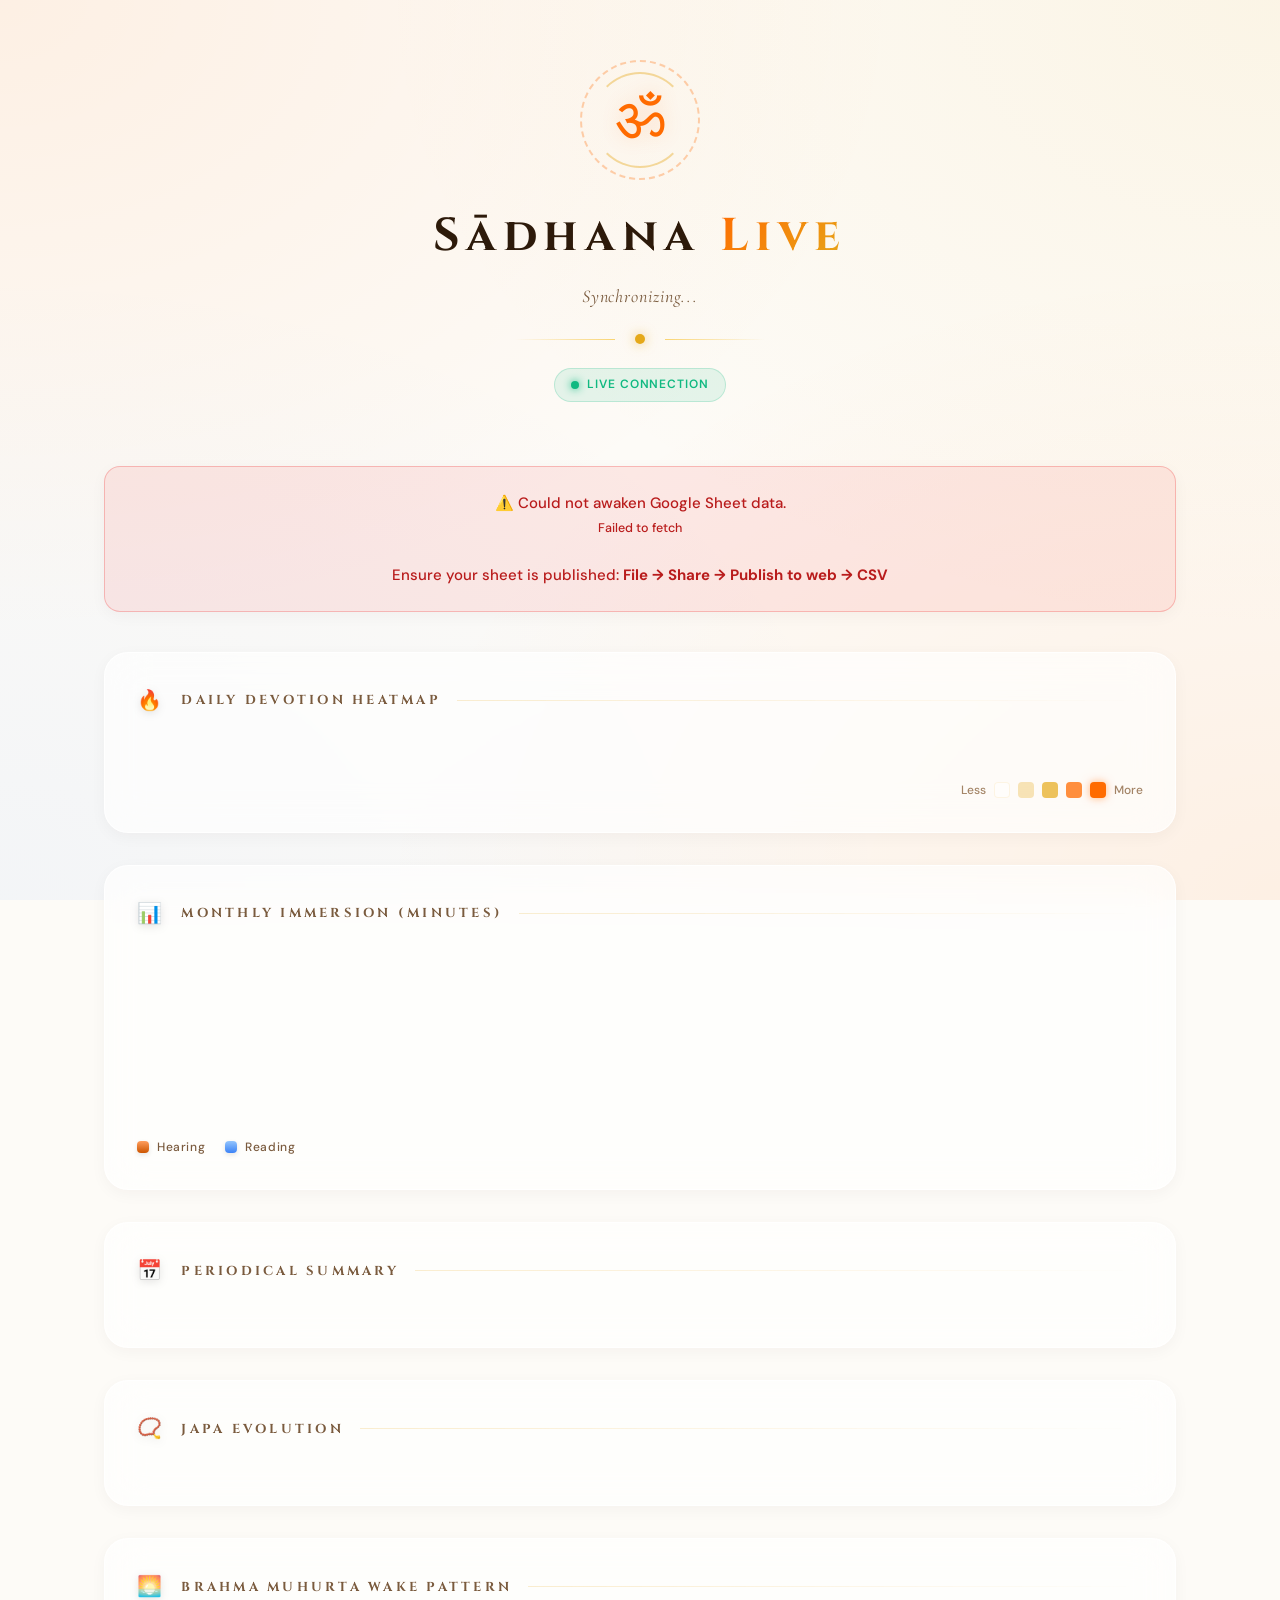
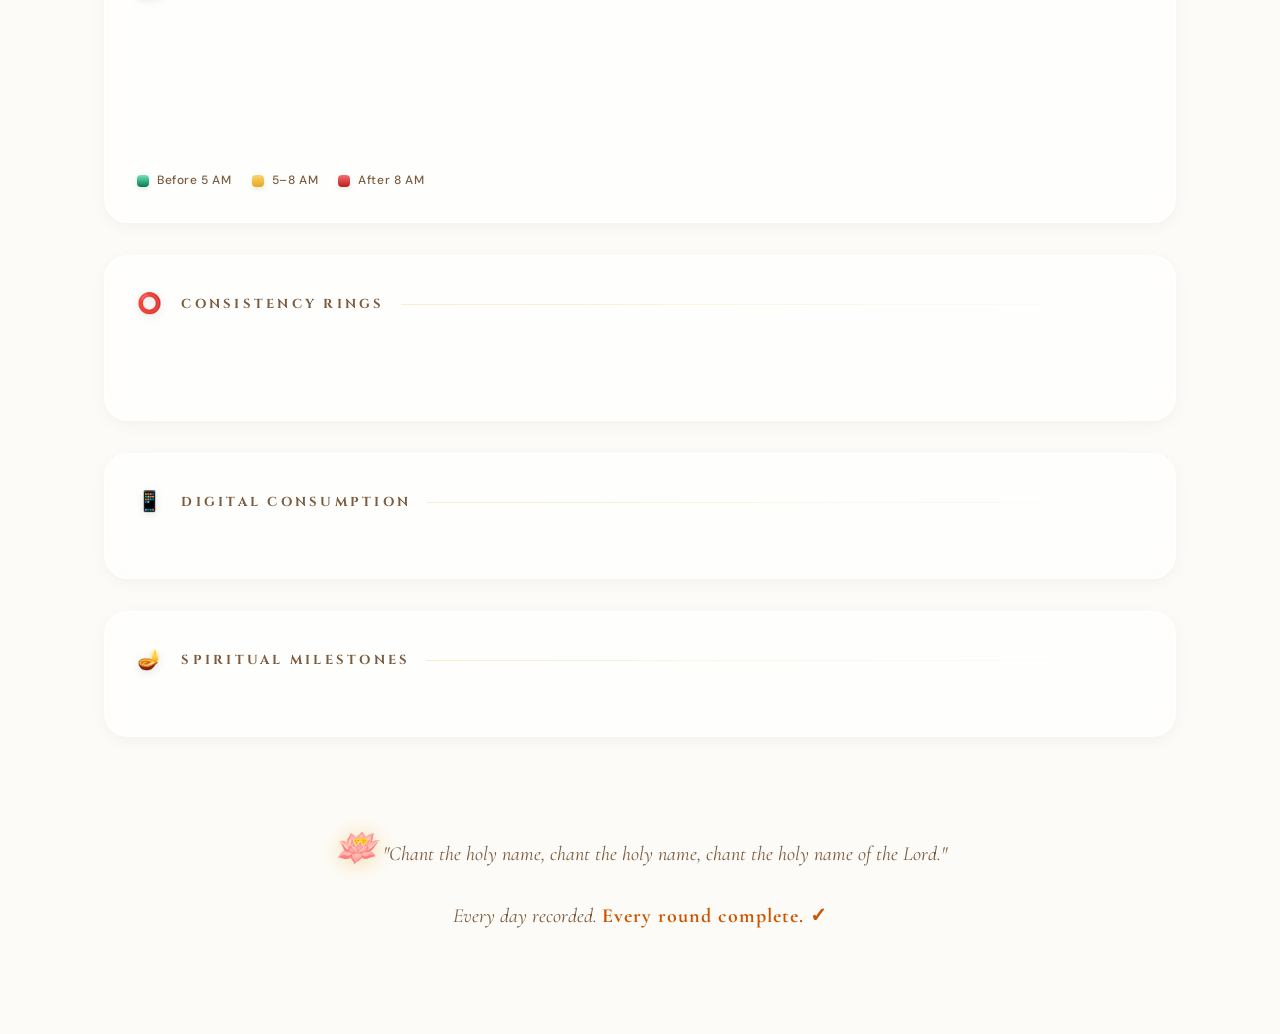
==== commit c97b4a0e: "Update index.html" ====
--- a/index.html
+++ b/index.html
@@ -4,418 +4,322 @@
 <meta charset="UTF-8">
 <meta name="viewport" content="width=device-width, initial-scale=1.0">
 <title>Sādhana Live Dashboard</title>
-<link href="https://fonts.googleapis.com/css2?family=Cormorant+Garamond:ital,wght@0,300;0,400;0,600;0,700;1,300;1,400&family=Cinzel:wght@400;600;700&family=DM+Sans:wght@300;400;500&display=swap" rel="stylesheet">
+<link href="https://fonts.googleapis.com/css2?family=Cormorant+Garamond:ital,wght@0,300;0,400;0,600;0,700;1,300;1,400&family=Cinzel:wght@400;600;700&family=DM+Sans:wght@300;400;500;600&display=swap" rel="stylesheet">
 <style>
   :root {
-    --saffron: #E85D04;
-    --saffron-light: #F48C06;
-    --gold: #C9820A;
-    --gold-soft: #F4C542;
-    --ivory: #FDFAF4;
-    --ivory-deep: #F5EFE0;
-    --ivory-border: #E8DEC8;
-    --text: #2C1A0A;
-    --text-mid: #6B4C2A;
-    --text-muted: #A07850;
-    --surface: #FFFFFF;
-    --surface-warm: #FBF7EE;
-    --blue: #2563EB;
-    --blue-soft: #60A5FA;
-    --green: #059669;
-    --green-soft: #34D399;
-    --red: #DC2626;
-    --shadow-sm: 0 1px 4px rgba(44,26,10,0.07);
-    --shadow-md: 0 4px 20px rgba(44,26,10,0.09);
-    --shadow-lg: 0 8px 40px rgba(44,26,10,0.12);
+    --saffron: #FF6B00;
+    --saffron-light: #FF9E5E;
+    --saffron-dark: #CC5500;
+    --gold: #E5A91A;
+    --gold-soft: #F9D472;
+    --ivory: #FDFBF7;
+    --ivory-deep: #F4EFE6;
+    --ivory-border: rgba(229, 169, 26, 0.2);
+    --text: #2D1A0A;
+    --text-mid: #7A5B3E;
+    --text-muted: #A38466;
+    --surface: rgba(255, 255, 255, 0.65);
+    --surface-hover: rgba(255, 255, 255, 0.9);
+    --blue: #3B82F6;
+    --blue-soft: #93C5FD;
+    --green: #10B981;
+    --green-soft: #6EE7B7;
+    --red: #EF4444;
+    --shadow-sm: 0 4px 16px rgba(45, 26, 10, 0.04);
+    --shadow-md: 0 10px 30px -10px rgba(229, 169, 26, 0.15);
+    --shadow-glow: 0 0 20px rgba(255, 107, 0, 0.2);
   }
 
   * { margin:0; padding:0; box-sizing:border-box; }
 
   body {
-    background: var(--ivory);
+    background-color: var(--ivory);
+    background-image: 
+      radial-gradient(at 0% 0%, rgba(255, 107, 0, 0.08) 0px, transparent 50%),
+      radial-gradient(at 100% 0%, rgba(229, 169, 26, 0.08) 0px, transparent 50%),
+      radial-gradient(at 100% 100%, rgba(255, 107, 0, 0.08) 0px, transparent 50%),
+      radial-gradient(at 0% 100%, rgba(59, 130, 246, 0.05) 0px, transparent 50%);
+    background-attachment: fixed;
     color: var(--text);
     font-family: 'DM Sans', sans-serif;
     min-height: 100vh;
     font-size: 14px;
-    line-height: 1.5;
-  }
-
-  /* Subtle warm texture background */
-  body::before {
-    content:''; position:fixed; inset:0;
-    background:
-      radial-gradient(ellipse 80% 60% at 10% 0%, rgba(201,130,10,0.06) 0%, transparent 60%),
-      radial-gradient(ellipse 60% 50% at 90% 100%, rgba(232,93,4,0.05) 0%, transparent 55%);
-    pointer-events:none; z-index:0;
-  }
-
-  .page { position:relative; z-index:1; max-width:1120px; margin:0 auto; padding:44px 24px 80px; }
+    line-height: 1.6;
+    overflow-x: hidden;
+  }
+
+  .page { position:relative; z-index:1; max-width:1120px; margin:0 auto; padding:60px 24px 100px; }
 
   /* LOADER */
   #loader {
     position:fixed; inset:0; background:var(--ivory);
     display:flex; flex-direction:column; align-items:center; justify-content:center;
-    z-index:999; transition:opacity 0.7s;
+    z-index:999; transition:opacity 0.8s cubic-bezier(0.4, 0, 0.2, 1);
   }
   #loader .om-spin {
-    font-size:64px; color:var(--saffron);
-    animation:omGlow 2s ease-in-out infinite;
-    line-height:1;
+    font-size:72px; color:var(--saffron); font-family:'Cinzel', serif;
+    animation:omGlow 2s ease-in-out infinite; line-height:1;
   }
   @keyframes omGlow {
-    0%,100% { filter: drop-shadow(0 0 8px rgba(232,93,4,0.3)); transform:scale(1); }
-    50%      { filter: drop-shadow(0 0 28px rgba(232,93,4,0.7)); transform:scale(1.06); }
-  }
-  #loader p { color:var(--text-muted); font-style:italic; margin-top:16px; font-size:13px; letter-spacing:0.12em; font-family:'Cormorant Garamond',serif; }
+    0%,100% { filter: drop-shadow(0 0 10px rgba(255,107,0,0.3)); transform:scale(1); }
+    50%      { filter: drop-shadow(0 0 35px rgba(255,107,0,0.8)); transform:scale(1.1); }
+  }
+  #loader p { color:var(--text-muted); font-style:italic; margin-top:20px; font-size:15px; letter-spacing:0.15em; font-family:'Cormorant Garamond',serif; }
   #loader.hidden { opacity:0; pointer-events:none; }
 
   /* HEADER */
-  header {
-    text-align:center; margin-bottom:52px;
-    animation:fadeDown 0.9s ease both;
-  }
-
-  .header-inner {
-    display:inline-block;
-    position:relative;
-  }
+  header { text-align:center; margin-bottom:64px; animation:fadeDown 1s cubic-bezier(0.4, 0, 0.2, 1) both; }
 
   .om-halo {
-    position:relative; display:inline-block;
-    width:100px; height:100px; margin:0 auto 12px;
-  }
-  .om-halo::before {
-    content:''; position:absolute; inset:-6px;
-    border-radius:50%;
-    background: conic-gradient(from 0deg, rgba(201,130,10,0.12), rgba(232,93,4,0.18), rgba(201,130,10,0.12));
-    animation:spin 12s linear infinite;
+    position: relative; width: 120px; height: 120px; margin: 0 auto 20px;
+    display: flex; align-items: center; justify-content: center;
+  }
+  .om-ring {
+    position: absolute; inset: 0; border-radius: 50%;
+    border: 2px dashed rgba(255, 107, 0, 0.3);
+    animation: spin 20s linear infinite;
+  }
+  .om-ring-2 {
+    inset: 12px; border: 2px solid rgba(229, 169, 26, 0.4);
+    border-left-color: transparent; border-right-color: transparent;
+    animation: spinReverse 15s linear infinite;
+  }
+  .om-symbol {
+    font-size: 60px; color: var(--saffron); font-family: 'Cinzel', serif;
+    text-shadow: var(--shadow-glow); z-index: 2;
   }
   @keyframes spin { to { transform:rotate(360deg); } }
-  .om-halo .om-symbol {
-    position:absolute; inset:0; display:flex; align-items:center; justify-content:center;
-    font-size:54px; color:var(--saffron);
-    filter:drop-shadow(0 2px 12px rgba(232,93,4,0.35));
-    animation:omPulse 3s ease-in-out infinite;
-  }
-  @keyframes omPulse {
-    0%,100%{filter:drop-shadow(0 2px 12px rgba(232,93,4,0.35))}
-    50%{filter:drop-shadow(0 2px 28px rgba(232,93,4,0.65))}
-  }
+  @keyframes spinReverse { to { transform:rotate(-360deg); } }
 
   header h1 {
-    font-family:'Cinzel',serif;
-    font-size: clamp(22px,4.5vw,38px);
-    color: var(--text);
-    letter-spacing:0.2em;
-    font-weight:600;
-    margin-bottom:6px;
-  }
-  header h1 span { color:var(--saffron); }
-
-  .header-sub {
-    font-family:'Cormorant Garamond',serif;
-    font-style:italic;
-    color:var(--text-muted);
-    font-size:16px;
-    letter-spacing:0.08em;
-  }
-
-  .divider-ornament {
-    display:flex; align-items:center; gap:16px;
-    margin:18px auto; width:fit-content;
-  }
-  .divider-ornament .line {
-    width:80px; height:1px;
-    background:linear-gradient(90deg, transparent, var(--ivory-border));
-  }
-  .divider-ornament .line:last-child {
-    background:linear-gradient(90deg, var(--ivory-border), transparent);
-  }
-  .divider-ornament .gem {
-    width:8px; height:8px; border-radius:50%;
-    background:var(--gold);
-    box-shadow:0 0 0 3px rgba(201,130,10,0.15);
-  }
-
-  /* SYNC BADGE */
+    font-family:'Cinzel',serif; font-size: clamp(28px, 5vw, 46px);
+    color: var(--text); letter-spacing:0.15em; font-weight:700; margin-bottom:8px;
+  }
+  header h1 span {
+    background: linear-gradient(135deg, var(--saffron) 0%, var(--gold) 100%);
+    -webkit-background-clip: text; -webkit-text-fill-color: transparent;
+  }
+
+  .header-sub { font-family:'Cormorant Garamond',serif; font-style:italic; color:var(--text-mid); font-size:18px; letter-spacing:0.05em; }
+
+  .divider-ornament { display:flex; align-items:center; gap:20px; margin:24px auto; width:fit-content; }
+  .divider-ornament .line { width:100px; height:1px; background:linear-gradient(90deg, transparent, var(--gold-soft)); }
+  .divider-ornament .line:last-child { background:linear-gradient(90deg, var(--gold-soft), transparent); }
+  .divider-ornament .gem { width:10px; height:10px; border-radius:50%; background:var(--gold); box-shadow:0 0 12px rgba(229,169,26,0.6); transform: rotate(45deg); }
+
   .sync-badge {
-    display:inline-flex; align-items:center; gap:7px;
-    background:rgba(5,150,105,0.08);
-    border:1px solid rgba(5,150,105,0.2);
-    border-radius:20px; padding:5px 14px;
-    font-size:12px; color:var(--green);
-    letter-spacing:0.05em;
-    font-weight:500;
-  }
-  .sync-dot {
-    width:7px; height:7px; border-radius:50%;
-    background:var(--green); animation:blink 1.6s ease-in-out infinite;
-  }
-  @keyframes blink { 0%,100%{opacity:1} 50%{opacity:0.25} }
-
-  @keyframes fadeDown { from{opacity:0;transform:translateY(-20px)} to{opacity:1;transform:translateY(0)} }
-  @keyframes fadeUp   { from{opacity:0;transform:translateY(20px)}  to{opacity:1;transform:translateY(0)} }
+    display:inline-flex; align-items:center; gap:8px;
+    background:rgba(16, 185, 129, 0.1); border:1px solid rgba(16, 185, 129, 0.2);
+    border-radius:30px; padding:6px 16px; font-size:12px; color:var(--green);
+    letter-spacing:0.08em; font-weight:600; text-transform:uppercase;
+  }
+  .sync-dot { width:8px; height:8px; border-radius:50%; background:var(--green); box-shadow: 0 0 8px var(--green); animation:blink 2s ease-in-out infinite; }
+  @keyframes blink { 0%,100%{opacity:1} 50%{opacity:0.3} }
+
+  @keyframes fadeDown { from{opacity:0;transform:translateY(-30px)} to{opacity:1;transform:translateY(0)} }
+  @keyframes fadeUp   { from{opacity:0;transform:translateY(30px)}  to{opacity:1;transform:translateY(0)} }
+
+  /* GLASSMORPHISM UTILITY */
+  .glass-panel {
+    background: var(--surface);
+    backdrop-filter: blur(20px);
+    -webkit-backdrop-filter: blur(20px);
+    border: 1px solid rgba(255, 255, 255, 0.8);
+    border-radius: 24px;
+    box-shadow: var(--shadow-sm);
+    transition: all 0.3s cubic-bezier(0.4, 0, 0.2, 1);
+  }
+  .glass-panel:hover {
+    background: var(--surface-hover);
+    box-shadow: var(--shadow-md);
+    border-color: rgba(229, 169, 26, 0.4);
+  }
 
   /* STAT CARDS */
   .stats-grid {
-    display:grid;
-    grid-template-columns:repeat(auto-fit,minmax(155px,1fr));
-    gap:16px; margin-bottom:36px;
-    animation:fadeUp 0.9s 0.15s ease both;
+    display:grid; grid-template-columns:repeat(auto-fit,minmax(160px,1fr));
+    gap:20px; margin-bottom:40px; animation:fadeUp 1s 0.2s ease both;
   }
   .stat-card {
-    background:var(--surface);
-    border:1px solid var(--ivory-border);
-    border-radius:16px;
-    padding:22px 16px;
-    text-align:center;
-    position:relative; overflow:hidden;
-    box-shadow:var(--shadow-sm);
-    transition:transform 0.22s, box-shadow 0.22s, border-color 0.22s;
+    padding:28px 20px; text-align:center; position:relative; overflow:hidden;
   }
   .stat-card::after {
-    content:''; position:absolute; bottom:0; left:16px; right:16px;
-    height:2px; border-radius:2px;
-    background:linear-gradient(90deg, var(--saffron), var(--gold-soft));
-    opacity:0; transition:opacity 0.22s;
-  }
-  .stat-card:hover {
-    transform:translateY(-5px);
-    box-shadow:var(--shadow-md);
-    border-color:rgba(201,130,10,0.3);
-  }
+    content:''; position:absolute; bottom:0; left:20px; right:20px; height:3px; border-radius:3px 3px 0 0;
+    background:linear-gradient(90deg, var(--saffron), var(--gold)); opacity:0; transition:opacity 0.3s;
+  }
+  .stat-card:hover { transform:translateY(-5px); }
   .stat-card:hover::after { opacity:1; }
-  .stat-icon { font-size:24px; margin-bottom:8px; }
+  .stat-icon { font-size:28px; margin-bottom:12px; filter: drop-shadow(0 4px 6px rgba(0,0,0,0.1)); }
   .stat-val {
-    font-family:'Cinzel',serif;
-    font-size:clamp(20px,3vw,30px);
-    color:var(--saffron);
-    font-weight:700;
-    line-height:1;
-  }
-  .stat-label {
-    font-size:10px; color:var(--text-muted);
-    letter-spacing:0.14em; text-transform:uppercase;
-    margin-top:6px; font-weight:500;
-  }
+    font-family:'Cinzel',serif; font-size:clamp(24px,3.5vw,34px); font-weight:700; line-height:1.2;
+    background: linear-gradient(135deg, var(--saffron-dark) 0%, var(--saffron) 100%);
+    -webkit-background-clip: text; -webkit-text-fill-color: transparent;
+  }
+  .stat-label { font-size:11px; color:var(--text-muted); letter-spacing:0.15em; text-transform:uppercase; margin-top:8px; font-weight:600; }
 
   /* SECTION */
-  .section {
-    background:var(--surface);
-    border:1px solid var(--ivory-border);
-    border-radius:20px;
-    padding:28px 28px 24px;
-    margin-bottom:24px;
-    box-shadow:var(--shadow-sm);
-    animation:fadeUp 0.9s 0.3s ease both;
-  }
+  .section { padding:32px; margin-bottom:32px; animation:fadeUp 1s 0.3s ease both; }
   .section + .section { animation-delay:0.4s; }
 
   .sec-title {
-    font-family:'Cinzel',serif;
-    font-size:11px; letter-spacing:0.3em;
-    color:var(--text-mid);
-    text-transform:uppercase;
-    margin-bottom:20px;
-    display:flex; align-items:center; gap:12px;
-  }
-  .sec-title .icon { font-size:16px; }
-  .sec-title::after {
-    content:''; flex:1; height:1px;
-    background:linear-gradient(90deg, var(--ivory-border), transparent);
-  }
+    font-family:'Cinzel',serif; font-size:13px; letter-spacing:0.25em; color:var(--text-mid);
+    text-transform:uppercase; margin-bottom:28px; display:flex; align-items:center; gap:16px; font-weight:700;
+  }
+  .sec-title .icon { font-size:20px; filter: drop-shadow(0 2px 4px rgba(0,0,0,0.1)); }
+  .sec-title::after { content:''; flex:1; height:1px; background:linear-gradient(90deg, var(--ivory-border), transparent); }
 
   /* HEATMAP */
-  .heatmap-scroll { overflow-x:auto; padding-bottom:8px; }
-  .heatmap { display:flex; flex-wrap:wrap; gap:4px; min-width:520px; }
+  .heatmap-scroll { overflow-x:auto; padding: 10px 10px 20px 10px; margin: -10px -10px 0; }
+  .heatmap-scroll::-webkit-scrollbar { height: 6px; }
+  .heatmap-scroll::-webkit-scrollbar-track { background: transparent; }
+  .heatmap-scroll::-webkit-scrollbar-thumb { background: var(--ivory-border); border-radius: 10px; }
+  
+  .heatmap { display:flex; flex-wrap:wrap; gap:6px; min-width:540px; }
   .hm-cell {
-    width:26px; height:26px; border-radius:5px;
-    position:relative; cursor:pointer; transition:transform 0.15s;
-    flex-shrink:0;
-  }
-  .hm-cell:hover { transform:scale(1.4); z-index:10; }
-  .hm-cell.l0 { background:var(--ivory-deep); border:1px solid var(--ivory-border); }
-  .hm-cell.l1 { background:rgba(201,130,10,0.18); }
-  .hm-cell.l2 { background:rgba(201,130,10,0.40); }
-  .hm-cell.l3 { background:rgba(232,93,4,0.60); }
-  .hm-cell.l4 { background:var(--saffron); box-shadow:0 0 8px rgba(232,93,4,0.4); }
+    width:28px; height:28px; border-radius:6px; position:relative; cursor:pointer;
+    transition:all 0.2s cubic-bezier(0.4, 0, 0.2, 1); flex-shrink:0;
+  }
+  .hm-cell:hover { transform:scale(1.5) translateY(-2px); z-index:10; box-shadow: var(--shadow-md); border-radius: 4px; }
+  .hm-cell.l0 { background:rgba(255,255,255,0.4); border:1px solid rgba(229,169,26,0.1); }
+  .hm-cell.l1 { background:rgba(229, 169, 26, 0.3); border:1px solid rgba(229, 169, 26, 0.1); }
+  .hm-cell.l2 { background:rgba(229, 169, 26, 0.7); }
+  .hm-cell.l3 { background:rgba(255, 107, 0, 0.75); }
+  .hm-cell.l4 { background:var(--saffron); box-shadow:0 0 12px rgba(255,107,0,0.5); }
+  
   .hm-tip {
-    display:none; position:absolute; bottom:calc(100% + 8px); left:50%; transform:translateX(-50%);
-    background:var(--text); color:var(--ivory);
-    border-radius:8px; padding:6px 10px;
-    font-size:11px; white-space:nowrap; z-index:100;
-    box-shadow:var(--shadow-md);
+    display:none; position:absolute; bottom:calc(100% + 12px); left:50%; transform:translateX(-50%);
+    background:rgba(20, 10, 5, 0.9); backdrop-filter: blur(8px); color:var(--ivory);
+    border-radius:10px; padding:8px 14px; font-size:12px; white-space:nowrap; z-index:100;
+    box-shadow: 0 10px 25px rgba(0,0,0,0.2); font-weight: 500; letter-spacing: 0.05em; pointer-events: none;
   }
   .hm-tip::after {
     content:''; position:absolute; top:100%; left:50%; transform:translateX(-50%);
-    border:5px solid transparent; border-top-color:var(--text);
-  }
-  .hm-cell:hover .hm-tip { display:block; }
-  .hm-legend {
-    display:flex; align-items:center; gap:5px;
-    margin-top:12px; justify-content:flex-end;
-    font-size:11px; color:var(--text-muted);
-  }
-  .hm-legend div { width:14px; height:14px; border-radius:3px; }
+    border:6px solid transparent; border-top-color:rgba(20, 10, 5, 0.9);
+  }
+  .hm-cell:hover .hm-tip { display:block; animation: fadeDown 0.2s ease forwards; }
+
+  .hm-legend { display:flex; align-items:center; gap:8px; margin-top:16px; justify-content:flex-end; font-size:12px; color:var(--text-muted); font-weight:500; }
+  .hm-legend div { width:16px; height:16px; border-radius:4px; }
 
   /* BAR CHART */
-  .bar-chart { display:flex; gap:6px; align-items:flex-end; height:140px; }
-  .bar-group { flex:1; display:flex; flex-direction:column; align-items:center; gap:4px; min-width:0; }
-  .bar-wrap { width:100%; display:flex; align-items:flex-end; height:108px; gap:3px; }
+  .bar-chart { display:flex; gap:10px; align-items:flex-end; height:160px; padding-top: 20px; }
+  .bar-group { flex:1; display:flex; flex-direction:column; align-items:center; gap:8px; min-width:0; }
+  .bar-wrap { width:100%; display:flex; align-items:flex-end; justify-content: center; height:120px; gap:4px; }
   .bar {
-    flex:1; border-radius:5px 5px 0 0; min-height:2px;
-    cursor:pointer; transition:opacity 0.18s;
-  }
-  .bar:hover { opacity:0.8; }
-  .bar.h { background:linear-gradient(to top, var(--saffron), #F48C06); }
+    flex:1; max-width: 24px; border-radius:6px 6px 0 0; min-height:4px; cursor:pointer;
+    transition:all 0.3s ease; position: relative;
+  }
+  .bar:hover { opacity:0.9; transform: scaleY(1.05); filter: brightness(1.1); box-shadow: 0 -5px 15px rgba(0,0,0,0.1); }
+  .bar.h { background:linear-gradient(to top, var(--saffron-dark), var(--saffron-light)); }
   .bar.r { background:linear-gradient(to top, var(--blue), var(--blue-soft)); }
-  .bar-lbl { font-size:9px; color:var(--text-muted); text-align:center; white-space:nowrap; overflow:hidden; font-weight:500; }
+  .bar-lbl { font-size:10px; color:var(--text-mid); text-align:center; white-space:nowrap; font-weight:700; letter-spacing:0.1em; text-transform: uppercase; }
 
   /* MONTH GRID */
-  .month-grid { display:grid; grid-template-columns:repeat(auto-fit,minmax(138px,1fr)); gap:12px; }
+  .month-grid { display:grid; grid-template-columns:repeat(auto-fit,minmax(150px,1fr)); gap:16px; }
   .month-block {
-    background:var(--surface-warm);
-    border:1px solid var(--ivory-border);
-    border-radius:12px; padding:14px 13px;
-    transition:border-color 0.22s, transform 0.22s, box-shadow 0.22s;
-  }
-  .month-block:hover {
-    border-color:rgba(201,130,10,0.35);
-    transform:translateY(-2px);
-    box-shadow:var(--shadow-sm);
-  }
+    background: rgba(255, 255, 255, 0.5); border:1px solid rgba(255, 255, 255, 0.8);
+    border-radius:16px; padding:20px 16px; transition:all 0.3s;
+  }
+  .month-block:hover { border-color:rgba(229,169,26,0.5); transform:translateY(-4px); box-shadow:var(--shadow-md); background: rgba(255, 255, 255, 0.8); }
   .month-name {
-    font-family:'Cinzel',serif; font-size:10px;
-    letter-spacing:0.2em; color:var(--saffron);
-    margin-bottom:10px; font-weight:600;
-  }
-  .mstat {
-    display:flex; justify-content:space-between;
-    font-size:11px; margin-bottom:4px;
-    color:var(--text-muted);
-  }
-  .mstat span:last-child { color:var(--text); font-weight:500; }
-  .prog { height:3px; background:var(--ivory-border); border-radius:2px; margin-top:8px; overflow:hidden; }
-  .prog-fill { height:100%; border-radius:2px; background:linear-gradient(90deg, var(--saffron), var(--gold-soft)); }
+    font-family:'Cinzel',serif; font-size:12px; letter-spacing:0.25em; color:var(--saffron-dark);
+    margin-bottom:12px; font-weight:700; text-align: center;
+  }
+  .mstat { display:flex; justify-content:space-between; font-size:12px; margin-bottom:6px; color:var(--text-muted); }
+  .mstat span:last-child { color:var(--text); font-weight:600; }
+  .prog { height:4px; background:rgba(0,0,0,0.05); border-radius:2px; margin-top:12px; overflow:hidden; }
+  .prog-fill { height:100%; border-radius:2px; background:linear-gradient(90deg, var(--saffron), var(--gold)); box-shadow: 0 0 10px var(--saffron); }
 
   /* PHASES */
-  .phases { display:flex; gap:14px; flex-wrap:wrap; }
+  .phases { display:flex; gap:20px; flex-wrap:wrap; }
   .phase {
-    flex:1; min-width:130px;
-    background:var(--surface-warm);
-    border:1px solid var(--ivory-border);
-    border-radius:14px; padding:18px; text-align:center;
-    transition:box-shadow 0.22s, border-color 0.22s;
-  }
-  .phase:hover { box-shadow:var(--shadow-sm); border-color:rgba(201,130,10,0.35); }
+    flex:1; min-width:140px; background: rgba(255,255,255,0.5); border:1px solid rgba(255,255,255,0.8);
+    border-radius:20px; padding:24px; text-align:center; transition:all 0.3s; position: relative; overflow: hidden;
+  }
+  .phase::before { content:''; position:absolute; top:0; left:0; right:0; height:4px; background:linear-gradient(90deg, var(--saffron), var(--gold)); opacity:0; transition:opacity 0.3s; }
+  .phase:hover { box-shadow:var(--shadow-md); border-color:rgba(229,169,26,0.4); transform:translateY(-3px); }
+  .phase:hover::before { opacity:1; }
   .phase-rds {
-    font-family:'Cinzel',serif; font-size:36px;
-    color:var(--saffron); font-weight:700; line-height:1;
-  }
-  .phase-sub { font-size:10px; color:var(--text-muted); letter-spacing:0.1em; margin:4px 0 8px; }
-  .phase-dates { font-size:11px; color:var(--text-mid); }
-  .phase-days { font-size:12px; color:var(--gold); margin-top:5px; font-weight:500; }
+    font-family:'Cinzel',serif; font-size:48px; font-weight:700; line-height:1;
+    background: linear-gradient(135deg, var(--saffron-dark) 0%, var(--gold) 100%);
+    -webkit-background-clip: text; -webkit-text-fill-color: transparent; filter: drop-shadow(0 2px 4px rgba(255,107,0,0.2));
+  }
+  .phase-sub { font-size:11px; color:var(--text-muted); letter-spacing:0.15em; text-transform: uppercase; margin:8px 0 12px; font-weight: 600;}
+  .phase-dates { font-size:13px; color:var(--text-mid); }
+  .phase-days { font-size:13px; color:var(--saffron-dark); margin-top:6px; font-weight:700; background: rgba(255,107,0,0.1); display: inline-block; padding: 2px 10px; border-radius: 12px; }
 
   /* WAKE CHART */
-  .wake-chart { display:flex; align-items:flex-end; gap:3px; height:96px; }
+  .wake-chart { display:flex; align-items:flex-end; gap:4px; height:120px; padding-top:20px; }
   .wake-bar {
-    flex:1; border-radius:3px 3px 0 0; min-height:2px; min-width:0;
-    cursor:pointer; position:relative; transition:opacity 0.18s;
-  }
-  .wake-bar:hover { opacity:0.75; }
+    flex:1; border-radius:4px 4px 0 0; min-height:4px; min-width:0;
+    cursor:pointer; position:relative; transition:all 0.2s;
+  }
+  .wake-bar:hover { filter: brightness(1.15); transform: scaleY(1.05); }
   .wake-bar.early { background:linear-gradient(to top, #047857, var(--green-soft)); }
   .wake-bar.mid   { background:linear-gradient(to top, var(--gold), var(--gold-soft)); }
-  .wake-bar.late  { background:linear-gradient(to top, #991B1B, #F87171); }
-  .wake-bar:hover .hm-tip { display:block; }
+  .wake-bar.late  { background:linear-gradient(to top, #B91C1C, #F87171); }
+  .wake-bar:hover .hm-tip { display:block; animation: fadeDown 0.2s ease forwards; }
 
   /* RINGS */
-  .rings-row { display:flex; gap:24px; flex-wrap:wrap; justify-content:center; }
-  .ring-wrap { display:flex; flex-direction:column; align-items:center; gap:8px; }
-  .ring-label { font-size:10px; color:var(--text-muted); letter-spacing:0.1em; text-transform:uppercase; font-weight:500; }
-  .ring-val { font-family:'Cinzel',serif; font-size:15px; color:var(--text); }
-  svg.ring { transform:rotate(-90deg); }
-  svg.ring .track { fill:none; stroke:var(--ivory-border); stroke-linecap:round; }
-  svg.ring .fill  { fill:none; stroke-linecap:round; }
+  .rings-row { display:flex; gap:40px; flex-wrap:wrap; justify-content:center; padding: 20px 0; }
+  .ring-wrap { display:flex; flex-direction:column; align-items:center; gap:12px; position: relative; }
+  .ring-label { font-size:11px; color:var(--text-mid); letter-spacing:0.15em; text-transform:uppercase; font-weight:700; }
+  .ring-val { font-family:'Cinzel',serif; font-size:22px; color:var(--text); font-weight: 700; position: absolute; top: 46px; left: 50%; transform: translate(-50%, -50%); }
+  svg.ring { transform:rotate(-90deg); filter: drop-shadow(0 4px 8px rgba(0,0,0,0.1)); }
+  svg.ring .track { fill:none; stroke:rgba(255,255,255,0.8); stroke-width: 10; }
+  svg.ring .fill  { fill:none; stroke-width: 10; stroke-linecap:round; transition: stroke-dasharray 1s ease-out; }
 
   /* TIMELINE */
-  .timeline { position:relative; padding-left:44px; }
+  .timeline { position:relative; padding-left:50px; margin-top: 10px; }
   .tl-line {
-    position:absolute; left:19px; top:6px; bottom:6px; width:1px;
-    background:linear-gradient(to bottom, var(--saffron), var(--ivory-border));
-  }
-  .tl-item { display:flex; gap:14px; margin-bottom:22px; position:relative; }
+    position:absolute; left:22px; top:10px; bottom:10px; width:2px;
+    background:linear-gradient(to bottom, var(--saffron), var(--gold-soft), transparent);
+  }
+  .tl-item { display:flex; gap:20px; margin-bottom:30px; position:relative; transition: transform 0.3s; }
+  .tl-item:hover { transform: translateX(5px); }
   .tl-dot {
-    position:absolute; left:-32px; top:4px;
-    width:13px; height:13px; border-radius:50%;
-    background:var(--saffron);
-    border:2px solid var(--surface);
-    box-shadow:0 0 0 3px rgba(232,93,4,0.2);
-  }
-  .tl-date {
-    font-family:'Cinzel',serif; font-size:10px;
-    color:var(--gold); white-space:nowrap;
-    min-width:90px; padding-top:3px; letter-spacing:0.05em;
-  }
-  .tl-text { font-size:13px; color:var(--text-mid); padding-top:2px; }
-  .tl-text strong { color:var(--saffron); font-weight:600; }
+    position:absolute; left:-36px; top:2px; width:16px; height:16px; border-radius:50%;
+    background:var(--saffron); border:3px solid var(--ivory); box-shadow:0 0 10px rgba(255,107,0,0.5);
+  }
+  .tl-date { font-family:'Cinzel',serif; font-size:12px; color:var(--saffron-dark); white-space:nowrap; min-width:90px; padding-top:1px; letter-spacing:0.1em; font-weight: 700; }
+  .tl-text { font-size:15px; color:var(--text); line-height: 1.4; }
+  .tl-text strong { color:var(--saffron-dark); font-weight:700; }
 
   /* MOBILE CARDS */
-  .mob-row { display:flex; gap:14px; flex-wrap:wrap; }
+  .mob-row { display:flex; gap:20px; flex-wrap:wrap; }
   .mob-card {
-    flex:1; min-width:110px; text-align:center;
-    padding:18px 12px;
-    background:var(--surface-warm);
-    border:1px solid var(--ivory-border);
-    border-radius:12px;
-    transition:box-shadow 0.22s;
-  }
-  .mob-card:hover { box-shadow:var(--shadow-sm); }
-  .mob-val { font-family:'Cinzel',serif; font-size:24px; color:var(--saffron); }
-  .mob-lbl { font-size:10px; color:var(--text-muted); margin-top:5px; letter-spacing:0.1em; text-transform:uppercase; }
-
-  /* LEGEND ROW */
-  .legend-row {
-    display:flex; gap:16px; margin-top:12px;
-    font-size:11px; color:var(--text-muted); flex-wrap:wrap;
-  }
-  .legend-row span { display:flex; align-items:center; gap:6px; }
-  .legend-dot { width:11px; height:11px; border-radius:2px; display:inline-block; }
+    flex:1; min-width:120px; text-align:center; padding:24px 16px;
+    background:rgba(255,255,255,0.5); border:1px solid rgba(255,255,255,0.8);
+    border-radius:20px; transition:all 0.3s;
+  }
+  .mob-card:hover { box-shadow:var(--shadow-md); border-color:rgba(229,169,26,0.4); transform: translateY(-3px); background: rgba(255,255,255,0.8); }
+  .mob-val { font-family:'Cinzel',serif; font-size:32px; color:var(--blue); font-weight: 700; text-shadow: 0 2px 10px rgba(59,130,246,0.2); }
+  .mob-lbl { font-size:11px; color:var(--text-muted); margin-top:8px; letter-spacing:0.15em; text-transform:uppercase; font-weight: 600; }
+
+  /* LEGENDS */
+  .legend-row, .chart-legend { display:flex; gap:20px; margin-top:20px; font-size:12px; color:var(--text-mid); flex-wrap:wrap; font-weight: 500; letter-spacing: 0.05em; }
+  .legend-row span, .chart-legend span { display:flex; align-items:center; gap:8px; }
+  .legend-dot { width:12px; height:12px; border-radius:4px; display:inline-block; box-shadow: 0 2px 5px rgba(0,0,0,0.1); }
 
   /* ERROR */
   .error-box {
-    background:rgba(220,38,38,0.06);
-    border:1px solid rgba(220,38,38,0.2);
-    border-radius:12px; padding:18px;
-    color:#DC2626; font-size:13px; text-align:center;
+    background:rgba(239,68,68,0.1); border:1px solid rgba(239,68,68,0.3); backdrop-filter: blur(10px);
+    border-radius:16px; padding:24px; color:#B91C1C; font-size:15px; text-align:center; font-weight: 500;
   }
 
   /* FOOTER */
   footer {
-    text-align:center; margin-top:56px;
-    font-family:'Cormorant Garamond',serif;
-    font-style:italic; color:var(--text-muted);
-    font-size:17px; line-height:1.7;
-  }
-  footer .lotus { font-size:28px; display:block; margin-bottom:8px; }
-  footer strong { color:var(--saffron); font-style:normal; font-weight:600; }
-
-  /* CHART LEGEND */
-  .chart-legend {
-    display:flex; gap:16px; margin-top:12px; font-size:12px; color:var(--text-muted);
-  }
-  .chart-legend span { display:flex; align-items:center; gap:6px; }
-
-  /* Date range pill */
-  .date-pill {
-    display:inline-block;
-    background:var(--ivory-deep);
-    border:1px solid var(--ivory-border);
-    border-radius:20px;
-    padding:4px 16px;
-    font-size:13px;
-    color:var(--text-mid);
-    font-family:'Cormorant Garamond',serif;
-    font-style:italic;
+    text-align:center; margin-top:80px; font-family:'Cormorant Garamond',serif;
+    font-style:italic; color:var(--text-mid); font-size:20px; line-height:1.8;
+  }
+  footer .lotus { font-size:36px; display:inline-block; margin-bottom:16px; filter: drop-shadow(0 2px 10px rgba(229,169,26,0.4)); animation: float 4s ease-in-out infinite; }
+  @keyframes float { 0%,100%{transform:translateY(0)} 50%{transform:translateY(-8px)} }
+  footer strong { color:var(--saffron-dark); font-style:normal; font-weight:700; letter-spacing: 0.05em; }
+
+  @media (max-width: 768px) {
+    .page { padding: 40px 16px 80px; }
+    .hm-cell { width: 22px; height: 22px; }
+    .rings-row { gap: 20px; }
   }
 </style>
 </head>
@@ -424,84 +328,86 @@
 <!-- LOADER -->
 <div id="loader">
   <span class="om-spin">ॐ</span>
-  <p>Fetching your Sādhana data…</p>
+  <p>Manifesting your Sādhana...</p>
 </div>
 
-<div class="page" id="app" style="opacity:0;transition:opacity 0.7s">
+<div class="page" id="app" style="opacity:0;transition:opacity 0.8s cubic-bezier(0.4, 0, 0.2, 1)">
 
   <header>
     <div class="om-halo">
+      <div class="om-ring om-ring-1"></div>
+      <div class="om-ring om-ring-2"></div>
       <span class="om-symbol">ॐ</span>
     </div>
-    <h1>Sādhana <span>Live</span> Dashboard</h1>
-    <div class="header-sub" id="dateRange">Loading…</div>
+    <h1>Sādhana <span>Live</span></h1>
+    <div class="header-sub" id="dateRange">Synchronizing...</div>
     <div class="divider-ornament">
       <div class="line"></div>
       <div class="gem"></div>
       <div class="line"></div>
     </div>
     <span class="sync-badge">
-      <span class="sync-dot"></span>Live · Google Sheets
+      <span class="sync-dot"></span>Live Connection
     </span>
   </header>
 
   <div class="stats-grid" id="statsGrid"></div>
 
-  <div class="section">
-    <div class="sec-title"><span class="icon">🔥</span> Daily Practice Heatmap — Hearing + Reading</div>
+  <div class="section glass-panel">
+    <div class="sec-title"><span class="icon">🔥</span> Daily Devotion Heatmap</div>
     <div class="heatmap-scroll"><div class="heatmap" id="heatmap"></div></div>
     <div class="hm-legend">
       Less
-      <div style="background:var(--ivory-deep);border:1px solid var(--ivory-border)"></div>
-      <div style="background:rgba(201,130,10,0.18)"></div>
-      <div style="background:rgba(201,130,10,0.40)"></div>
-      <div style="background:rgba(232,93,4,0.60)"></div>
-      <div style="background:var(--saffron)"></div>
+      <div style="background:rgba(255,255,255,0.4);border:1px solid rgba(229,169,26,0.1)"></div>
+      <div style="background:rgba(229, 169, 26, 0.3)"></div>
+      <div style="background:rgba(229, 169, 26, 0.7)"></div>
+      <div style="background:rgba(255, 107, 0, 0.75)"></div>
+      <div style="background:var(--saffron); box-shadow:0 0 8px rgba(255,107,0,0.5)"></div>
       More
     </div>
   </div>
 
-  <div class="section">
-    <div class="sec-title"><span class="icon">📊</span> Monthly Hearing &amp; Reading (minutes)</div>
+  <div class="section glass-panel">
+    <div class="sec-title"><span class="icon">📊</span> Monthly Immersion (Minutes)</div>
     <div class="bar-chart" id="monthlyBars"></div>
     <div class="chart-legend">
-      <span><span class="legend-dot" style="background:var(--saffron)"></span>Hearing</span>
-      <span><span class="legend-dot" style="background:var(--blue)"></span>Reading</span>
+      <span><span class="legend-dot" style="background:linear-gradient(to top, var(--saffron-dark), var(--saffron-light))"></span>Hearing</span>
+      <span><span class="legend-dot" style="background:linear-gradient(to top, var(--blue), var(--blue-soft))"></span>Reading</span>
     </div>
   </div>
 
-  <div class="section">
-    <div class="sec-title"><span class="icon">📅</span> Monthly Summary</div>
+  <div class="section glass-panel">
+    <div class="sec-title"><span class="icon">📅</span> Periodical Summary</div>
     <div class="month-grid" id="monthGrid"></div>
   </div>
 
-  <div class="section">
-    <div class="sec-title"><span class="icon">📿</span> Chanting Round Progression</div>
+  <div class="section glass-panel">
+    <div class="sec-title"><span class="icon">📿</span> Japa Evolution</div>
     <div class="phases" id="phases"></div>
   </div>
 
-  <div class="section">
-    <div class="sec-title"><span class="icon">🌅</span> Wake-Up Pattern</div>
+  <div class="section glass-panel">
+    <div class="sec-title"><span class="icon">🌅</span> Brahma Muhurta Wake Pattern</div>
     <div class="wake-chart" id="wakeChart"></div>
     <div class="legend-row">
-      <span><span class="legend-dot" style="background:var(--green)"></span>Before 5 AM</span>
-      <span><span class="legend-dot" style="background:var(--gold)"></span>5–8 AM</span>
-      <span><span class="legend-dot" style="background:var(--red)"></span>After 8 AM</span>
+      <span><span class="legend-dot" style="background:linear-gradient(to top, #047857, var(--green-soft))"></span>Before 5 AM</span>
+      <span><span class="legend-dot" style="background:linear-gradient(to top, var(--gold), var(--gold-soft))"></span>5–8 AM</span>
+      <span><span class="legend-dot" style="background:linear-gradient(to top, #B91C1C, #F87171)"></span>After 8 AM</span>
     </div>
   </div>
 
-  <div class="section">
-    <div class="sec-title"><span class="icon">⭕</span> Practice Rings</div>
+  <div class="section glass-panel">
+    <div class="sec-title"><span class="icon">⭕</span> Consistency Rings</div>
     <div class="rings-row" id="rings"></div>
   </div>
 
-  <div class="section">
-    <div class="sec-title"><span class="icon">📱</span> Mobile Usage</div>
+  <div class="section glass-panel">
+    <div class="sec-title"><span class="icon">📱</span> Digital Consumption</div>
     <div class="mob-row" id="mobRow"></div>
   </div>
 
-  <div class="section">
-    <div class="sec-title"><span class="icon">🪔</span> Key Milestones</div>
+  <div class="section glass-panel">
+    <div class="sec-title"><span class="icon">🪔</span> Spiritual Milestones</div>
     <div class="timeline">
       <div class="tl-line"></div>
       <div id="milestones"></div>
@@ -585,14 +491,20 @@
   return `${months[m]} '${p[1]}`;
 }
 
-function makeRing(pct, color, label, val, size = 76) {
-  const r = (size - 14) / 2, circ = 2 * Math.PI * r;
+function makeRing(pct, color1, color2, label, val, size = 110) {
+  const r = (size - 20) / 2, circ = 2 * Math.PI * r;
   const dash = circ * Math.min(pct, 100) / 100;
+  const gradId = "grad-" + Math.random().toString(36).substr(2, 5);
   return `<div class="ring-wrap">
     <svg class="ring" width="${size}" height="${size}" viewBox="0 0 ${size} ${size}">
-      <circle class="track" cx="${size/2}" cy="${size/2}" r="${r}" stroke-width="9"/>
-      <circle class="fill" cx="${size/2}" cy="${size/2}" r="${r}" stroke="${color}" stroke-width="9"
-        stroke-dasharray="${dash} ${circ - dash}"/>
+      <defs>
+        <linearGradient id="${gradId}" x1="0%" y1="0%" x2="100%" y2="100%">
+          <stop offset="0%" stop-color="${color1}" />
+          <stop offset="100%" stop-color="${color2}" />
+        </linearGradient>
+      </defs>
+      <circle class="track" cx="${size/2}" cy="${size/2}" r="${r}"/>
+      <circle class="fill" cx="${size/2}" cy="${size/2}" r="${r}" stroke="url(#${gradId})" stroke-dasharray="${dash} ${circ - dash}"/>
     </svg>
     <div class="ring-val">${val}</div>
     <div class="ring-label">${label}</div>
@@ -620,9 +532,9 @@
   } catch (err) {
     document.getElementById('loader').classList.add('hidden');
     document.getElementById('app').style.opacity = '1';
-    document.getElementById('statsGrid').innerHTML =
-      `<div class="error-box">⚠️ Could not load Google Sheet data.<br><small>${err.message}</small><br><br>
-      Make sure your sheet is published: <b>File → Share → Publish to web → CSV</b></div>`;
+    document.getElementById('statsGrid').innerHTML = 
+      `<div class="error-box glass-panel" style="grid-column: 1 / -1;">⚠️ Could not awaken Google Sheet data.<br><small>${err.message}</small><br><br>
+      Ensure your sheet is published: <b>File → Share → Publish to web → CSV</b></div>`;
   }
 }
 
@@ -636,8 +548,8 @@
   const hearDays = entries.filter(e => e.hearing > 0).length;
   const readDays = entries.filter(e => e.reading > 0).length;
 
-  document.getElementById('dateRange').textContent =
-    `${entries[0].date} – ${entries[entries.length-1].date}`;
+  document.getElementById('dateRange').textContent = 
+    `${entries[0].date} — ${entries[entries.length-1].date}`;
 
   const statsData = [
     { icon:'📅', val: total,                    label:'Days Recorded' },
@@ -648,7 +560,7 @@
     { icon:'📱', val: Math.round(avgMob/60)+'h',label:'Avg Mobile/Day' },
   ];
   document.getElementById('statsGrid').innerHTML = statsData.map(s =>
-    `<div class="stat-card">
+    `<div class="stat-card glass-panel">
       <div class="stat-icon">${s.icon}</div>
       <div class="stat-val">${s.val}</div>
       <div class="stat-label">${s.label}</div>
@@ -681,8 +593,8 @@
     const rr = Math.round(monthMap[k].r / maxBar * 100);
     return `<div class="bar-group">
       <div class="bar-wrap">
-        <div class="bar h" style="height:${hh}px" title="${monthLabel(k)} Hearing: ${monthMap[k].h}min"></div>
-        <div class="bar r" style="height:${rr}px" title="${monthLabel(k)} Reading: ${monthMap[k].r}min"></div>
+        <div class="bar h" style="height:${hh}%" title="${monthLabel(k)} Hearing: ${monthMap[k].h}min"></div>
+        <div class="bar r" style="height:${rr}%" title="${monthLabel(k)} Reading: ${monthMap[k].r}min"></div>
       </div>
       <div class="bar-lbl">${monthLabel(k).split(' ')[0]}</div>
     </div>`;
@@ -696,10 +608,10 @@
     const pct = Math.round((d.h + d.r) / maxBar * 100);
     return `<div class="month-block">
       <div class="month-name">${monthLabel(k)}</div>
-      <div class="mstat"><span>Days</span><span>${d.days}</span></div>
-      <div class="mstat"><span>Avg Hear</span><span>${avgH}m</span></div>
-      <div class="mstat"><span>Avg Read</span><span>${avgR}m</span></div>
-      <div class="mstat"><span>Pre-5AM</span><span>${d.early}</span></div>
+      <div class="mstat"><span>Days active</span><span>${d.days}</span></div>
+      <div class="mstat"><span>Avg Hearing</span><span>${avgH}m</span></div>
+      <div class="mstat"><span>Avg Reading</span><span>${avgR}m</span></div>
+      <div class="mstat"><span>Early Rising</span><span>${d.early}x</span></div>
       <div class="prog"><div class="prog-fill" style="width:${pct}%"></div></div>
     </div>`;
   }).join('');
@@ -718,7 +630,7 @@
       <div class="phase-rds">${r}</div>
       <div class="phase-sub">Rounds / Day</div>
       <div class="phase-dates">${p.start} – ${p.end}</div>
-      <div class="phase-days">${p.days} days</div>
+      <div class="phase-days">${p.days} Days</div>
     </div>`;
   }).join('');
 
@@ -726,18 +638,18 @@
   document.getElementById('wakeChart').innerHTML = entries.map(e => {
     const h = parseWake(e.wake);
     const cls = h < 5 ? 'early' : h < 8 ? 'mid' : 'late';
-    const barH = Math.max(4, Math.round((14 - h) / 10 * 82));
-    return `<div class="wake-bar ${cls}" style="height:${barH}px">
+    const barH = Math.max(8, Math.round((14 - h) / 10 * 92)); // % representation
+    return `<div class="wake-bar ${cls}" style="height:${barH}%">
       <div class="hm-tip">${e.date}<br>${e.wake}</div>
     </div>`;
   }).join('');
 
   // Rings
-  document.getElementById('rings').innerHTML =
-    makeRing(Math.round(hearDays/total*100), '#E85D04', 'Hearing Days', hearDays) +
-    makeRing(Math.round(readDays/total*100), '#2563EB', 'Reading Days', readDays) +
-    makeRing(Math.round(earlyDays/total*100), '#059669', 'Pre-5 AM', earlyDays) +
-    makeRing(100, '#C9820A', 'Rounds Done', total+'+');
+  document.getElementById('rings').innerHTML = 
+    makeRing(Math.round(hearDays/total*100), '#FF6B00', '#FF9E5E', 'Hearing Days', hearDays) +
+    makeRing(Math.round(readDays/total*100), '#3B82F6', '#93C5FD', 'Reading Days', readDays) +
+    makeRing(Math.round(earlyDays/total*100), '#10B981', '#6EE7B7', 'Pre-5 AM', earlyDays) +
+    makeRing(100, '#E5A91A', '#F9D472', 'Rounds Done', total+'+');
 
   // Mobile
   const totalMob = entries.reduce((a,e)=>a+e.mobile,0);
@@ -756,15 +668,19 @@
   let prevRounds = entries[0].rounds;
   entries.forEach(e => {
     if (e.rounds !== prevRounds) {
-      milestones.push({ date: e.date, text: `Rounds increased to <strong>${e.rounds} rounds</strong>/day` });
+      milestones.push({ date: e.date, text: `Devotion increased to <strong>${e.rounds} rounds</strong>/day` });
       prevRounds = e.rounds;
     }
   });
   const maxHear = entries.reduce((a,e) => e.hearing > a.hearing ? e : a, entries[0]);
   milestones.push({ date: maxHear.date, text: `Peak hearing session — <strong>${maxHear.hearing} minutes</strong>` });
-  milestones.push({ date: entries[entries.length-1].date, text: `Latest entry — <strong>${total} days</strong> of recorded practice` });
-  milestones.sort((a,b) => a.date.localeCompare(b.date));
-  document.getElementById('milestones').innerHTML = milestones.map(m =>
+  milestones.push({ date: entries[entries.length-1].date, text: `Latest entry — <strong>${total} days</strong> of continuous practice` });
+  
+  // Clean duplicates/sort
+  const uniqueMilestones = Array.from(new Map(milestones.map(m => [m.text, m])).values());
+  uniqueMilestones.sort((a,b) => a.date.localeCompare(b.date));
+  
+  document.getElementById('milestones').innerHTML = uniqueMilestones.map(m =>
     `<div class="tl-item">
       <div class="tl-dot"></div>
       <div class="tl-date">${m.date}</div>
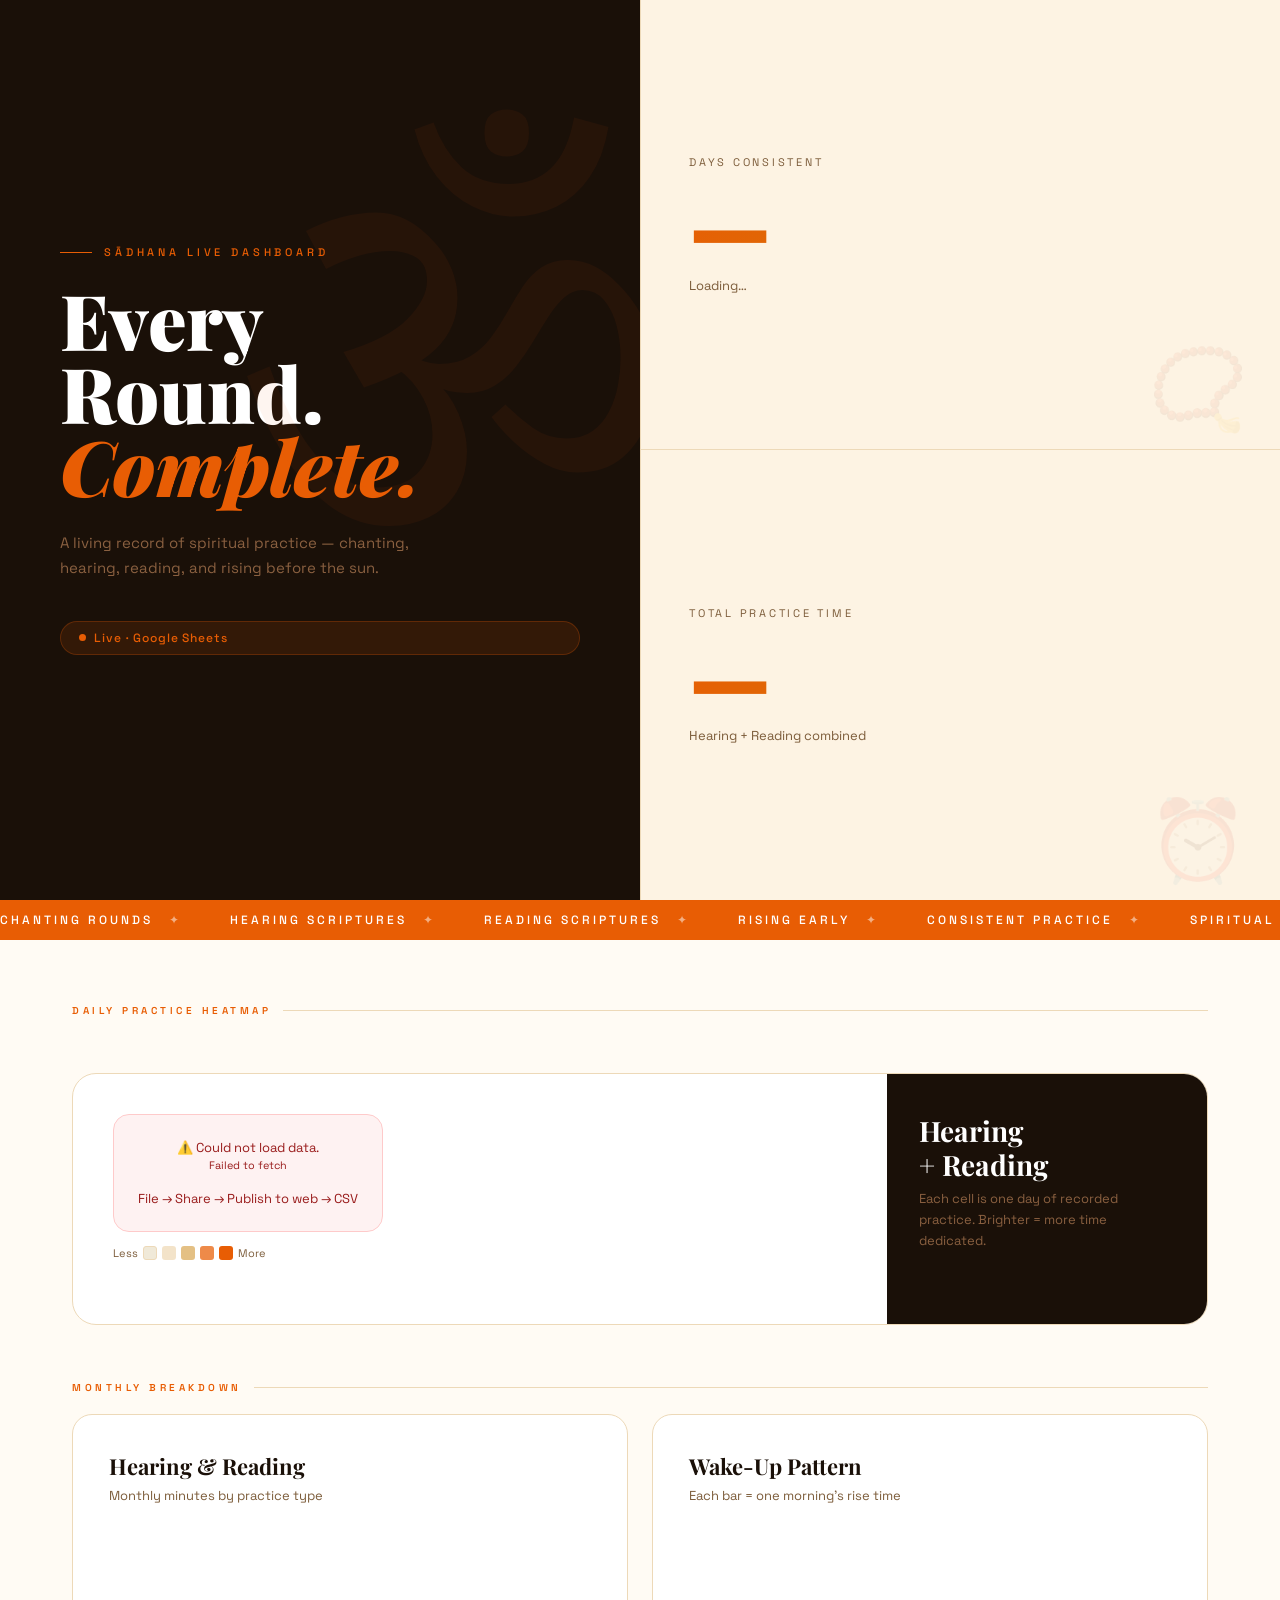
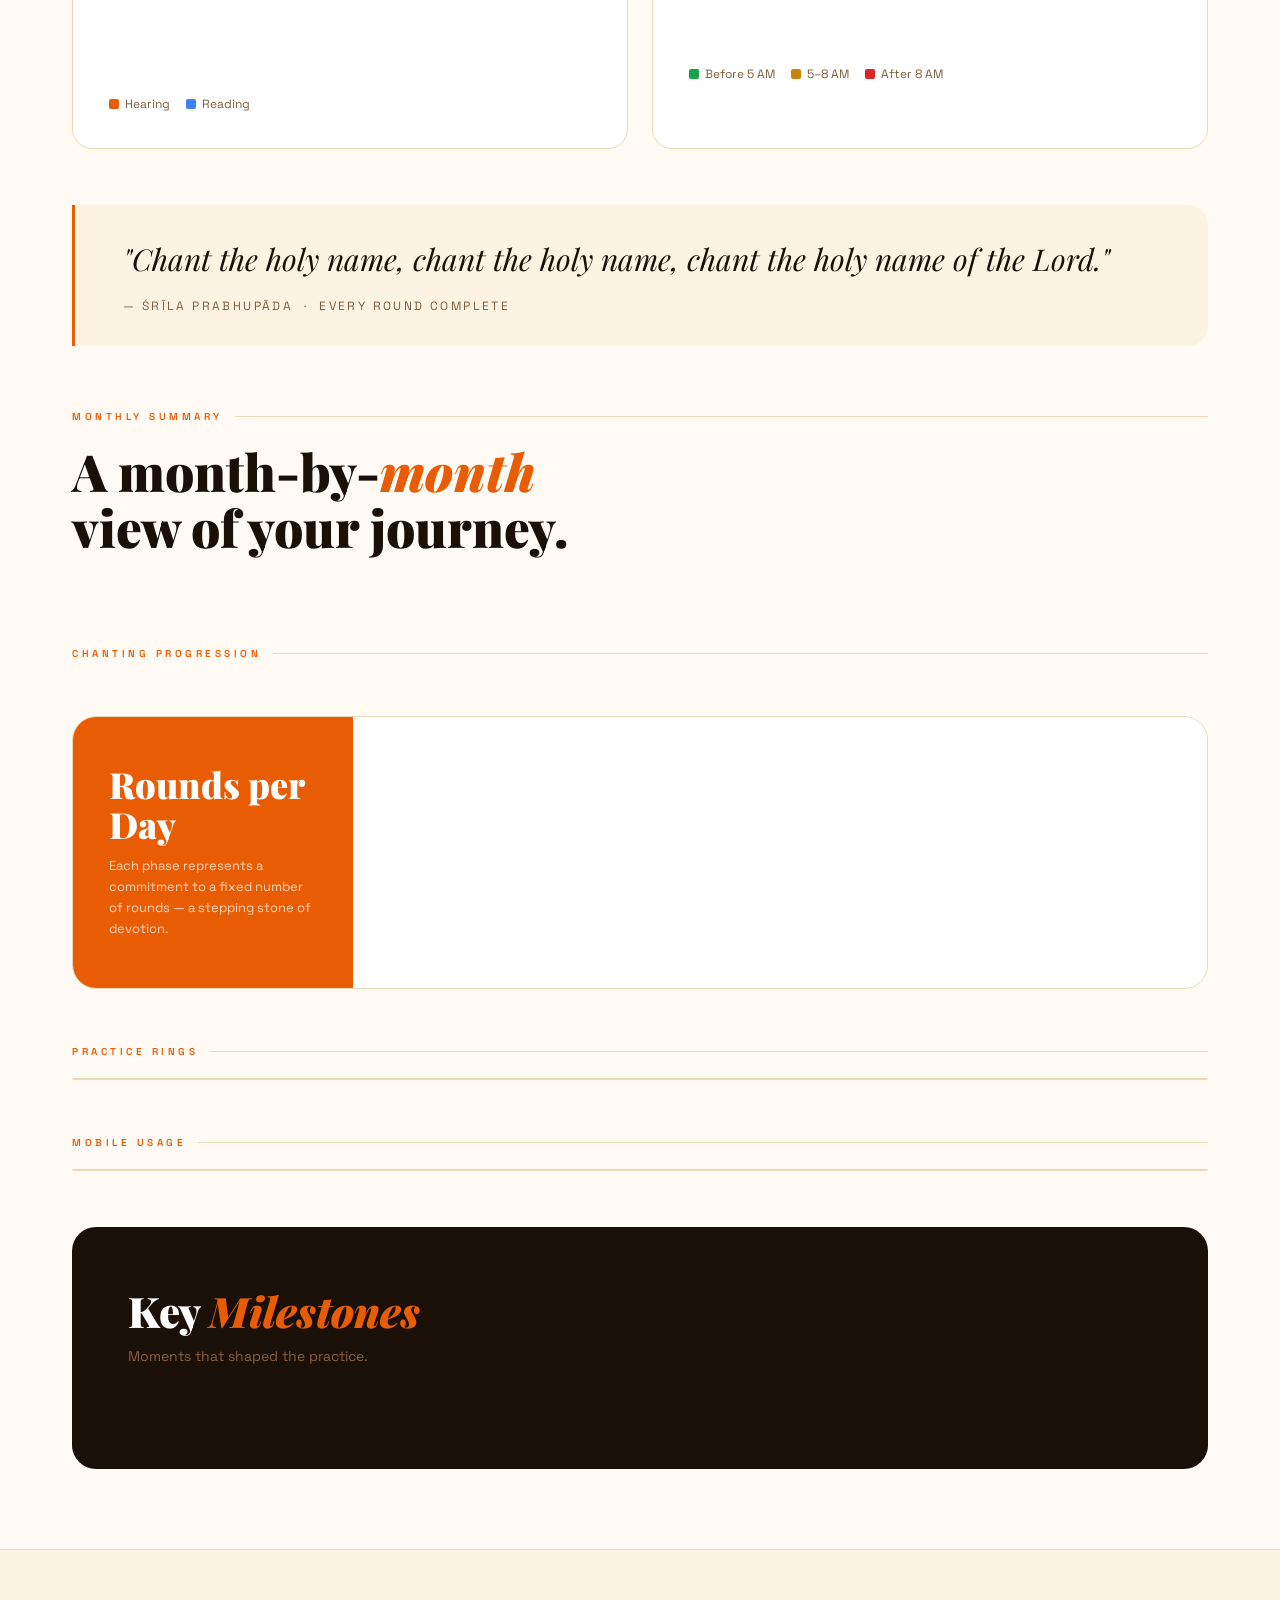
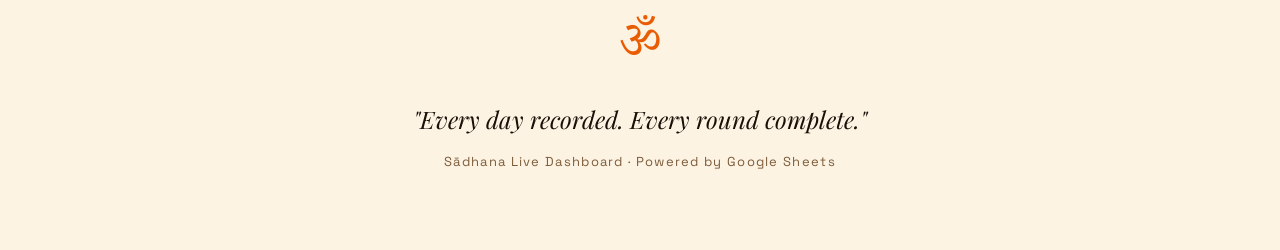
==== commit f5909228: "Update index.html" ====
--- a/index.html
+++ b/index.html
@@ -3,692 +3,525 @@
 <head>
 <meta charset="UTF-8">
 <meta name="viewport" content="width=device-width, initial-scale=1.0">
-<title>Sādhana Live Dashboard</title>
-<link href="https://fonts.googleapis.com/css2?family=Cormorant+Garamond:ital,wght@0,300;0,400;0,600;0,700;1,300;1,400&family=Cinzel:wght@400;600;700&family=DM+Sans:wght@300;400;500;600&display=swap" rel="stylesheet">
+<title>Sādhana Live</title>
+<link href="https://fonts.googleapis.com/css2?family=Playfair+Display:ital,wght@0,400;0,700;0,900;1,400;1,700&family=Space+Grotesk:wght@300;400;500;600&family=Noto+Serif+Devanagari:wght@400;700&display=swap" rel="stylesheet">
 <style>
-  :root {
-    --saffron: #FF6B00;
-    --saffron-light: #FF9E5E;
-    --saffron-dark: #CC5500;
-    --gold: #E5A91A;
-    --gold-soft: #F9D472;
-    --ivory: #FDFBF7;
-    --ivory-deep: #F4EFE6;
-    --ivory-border: rgba(229, 169, 26, 0.2);
-    --text: #2D1A0A;
-    --text-mid: #7A5B3E;
-    --text-muted: #A38466;
-    --surface: rgba(255, 255, 255, 0.65);
-    --surface-hover: rgba(255, 255, 255, 0.9);
-    --blue: #3B82F6;
-    --blue-soft: #93C5FD;
-    --green: #10B981;
-    --green-soft: #6EE7B7;
-    --red: #EF4444;
-    --shadow-sm: 0 4px 16px rgba(45, 26, 10, 0.04);
-    --shadow-md: 0 10px 30px -10px rgba(229, 169, 26, 0.15);
-    --shadow-glow: 0 0 20px rgba(255, 107, 0, 0.2);
-  }
-
-  * { margin:0; padding:0; box-sizing:border-box; }
-
-  body {
-    background-color: var(--ivory);
-    background-image: 
-      radial-gradient(at 0% 0%, rgba(255, 107, 0, 0.08) 0px, transparent 50%),
-      radial-gradient(at 100% 0%, rgba(229, 169, 26, 0.08) 0px, transparent 50%),
-      radial-gradient(at 100% 100%, rgba(255, 107, 0, 0.08) 0px, transparent 50%),
-      radial-gradient(at 0% 100%, rgba(59, 130, 246, 0.05) 0px, transparent 50%);
-    background-attachment: fixed;
-    color: var(--text);
-    font-family: 'DM Sans', sans-serif;
-    min-height: 100vh;
-    font-size: 14px;
-    line-height: 1.6;
-    overflow-x: hidden;
-  }
-
-  .page { position:relative; z-index:1; max-width:1120px; margin:0 auto; padding:60px 24px 100px; }
-
-  /* LOADER */
-  #loader {
-    position:fixed; inset:0; background:var(--ivory);
-    display:flex; flex-direction:column; align-items:center; justify-content:center;
-    z-index:999; transition:opacity 0.8s cubic-bezier(0.4, 0, 0.2, 1);
-  }
-  #loader .om-spin {
-    font-size:72px; color:var(--saffron); font-family:'Cinzel', serif;
-    animation:omGlow 2s ease-in-out infinite; line-height:1;
-  }
-  @keyframes omGlow {
-    0%,100% { filter: drop-shadow(0 0 10px rgba(255,107,0,0.3)); transform:scale(1); }
-    50%      { filter: drop-shadow(0 0 35px rgba(255,107,0,0.8)); transform:scale(1.1); }
-  }
-  #loader p { color:var(--text-muted); font-style:italic; margin-top:20px; font-size:15px; letter-spacing:0.15em; font-family:'Cormorant Garamond',serif; }
-  #loader.hidden { opacity:0; pointer-events:none; }
-
-  /* HEADER */
-  header { text-align:center; margin-bottom:64px; animation:fadeDown 1s cubic-bezier(0.4, 0, 0.2, 1) both; }
-
-  .om-halo {
-    position: relative; width: 120px; height: 120px; margin: 0 auto 20px;
-    display: flex; align-items: center; justify-content: center;
-  }
-  .om-ring {
-    position: absolute; inset: 0; border-radius: 50%;
-    border: 2px dashed rgba(255, 107, 0, 0.3);
-    animation: spin 20s linear infinite;
-  }
-  .om-ring-2 {
-    inset: 12px; border: 2px solid rgba(229, 169, 26, 0.4);
-    border-left-color: transparent; border-right-color: transparent;
-    animation: spinReverse 15s linear infinite;
-  }
-  .om-symbol {
-    font-size: 60px; color: var(--saffron); font-family: 'Cinzel', serif;
-    text-shadow: var(--shadow-glow); z-index: 2;
-  }
-  @keyframes spin { to { transform:rotate(360deg); } }
-  @keyframes spinReverse { to { transform:rotate(-360deg); } }
-
-  header h1 {
-    font-family:'Cinzel',serif; font-size: clamp(28px, 5vw, 46px);
-    color: var(--text); letter-spacing:0.15em; font-weight:700; margin-bottom:8px;
-  }
-  header h1 span {
-    background: linear-gradient(135deg, var(--saffron) 0%, var(--gold) 100%);
-    -webkit-background-clip: text; -webkit-text-fill-color: transparent;
-  }
-
-  .header-sub { font-family:'Cormorant Garamond',serif; font-style:italic; color:var(--text-mid); font-size:18px; letter-spacing:0.05em; }
-
-  .divider-ornament { display:flex; align-items:center; gap:20px; margin:24px auto; width:fit-content; }
-  .divider-ornament .line { width:100px; height:1px; background:linear-gradient(90deg, transparent, var(--gold-soft)); }
-  .divider-ornament .line:last-child { background:linear-gradient(90deg, var(--gold-soft), transparent); }
-  .divider-ornament .gem { width:10px; height:10px; border-radius:50%; background:var(--gold); box-shadow:0 0 12px rgba(229,169,26,0.6); transform: rotate(45deg); }
-
-  .sync-badge {
-    display:inline-flex; align-items:center; gap:8px;
-    background:rgba(16, 185, 129, 0.1); border:1px solid rgba(16, 185, 129, 0.2);
-    border-radius:30px; padding:6px 16px; font-size:12px; color:var(--green);
-    letter-spacing:0.08em; font-weight:600; text-transform:uppercase;
-  }
-  .sync-dot { width:8px; height:8px; border-radius:50%; background:var(--green); box-shadow: 0 0 8px var(--green); animation:blink 2s ease-in-out infinite; }
-  @keyframes blink { 0%,100%{opacity:1} 50%{opacity:0.3} }
-
-  @keyframes fadeDown { from{opacity:0;transform:translateY(-30px)} to{opacity:1;transform:translateY(0)} }
-  @keyframes fadeUp   { from{opacity:0;transform:translateY(30px)}  to{opacity:1;transform:translateY(0)} }
-
-  /* GLASSMORPHISM UTILITY */
-  .glass-panel {
-    background: var(--surface);
-    backdrop-filter: blur(20px);
-    -webkit-backdrop-filter: blur(20px);
-    border: 1px solid rgba(255, 255, 255, 0.8);
-    border-radius: 24px;
-    box-shadow: var(--shadow-sm);
-    transition: all 0.3s cubic-bezier(0.4, 0, 0.2, 1);
-  }
-  .glass-panel:hover {
-    background: var(--surface-hover);
-    box-shadow: var(--shadow-md);
-    border-color: rgba(229, 169, 26, 0.4);
-  }
-
-  /* STAT CARDS */
-  .stats-grid {
-    display:grid; grid-template-columns:repeat(auto-fit,minmax(160px,1fr));
-    gap:20px; margin-bottom:40px; animation:fadeUp 1s 0.2s ease both;
-  }
-  .stat-card {
-    padding:28px 20px; text-align:center; position:relative; overflow:hidden;
-  }
-  .stat-card::after {
-    content:''; position:absolute; bottom:0; left:20px; right:20px; height:3px; border-radius:3px 3px 0 0;
-    background:linear-gradient(90deg, var(--saffron), var(--gold)); opacity:0; transition:opacity 0.3s;
-  }
-  .stat-card:hover { transform:translateY(-5px); }
-  .stat-card:hover::after { opacity:1; }
-  .stat-icon { font-size:28px; margin-bottom:12px; filter: drop-shadow(0 4px 6px rgba(0,0,0,0.1)); }
-  .stat-val {
-    font-family:'Cinzel',serif; font-size:clamp(24px,3.5vw,34px); font-weight:700; line-height:1.2;
-    background: linear-gradient(135deg, var(--saffron-dark) 0%, var(--saffron) 100%);
-    -webkit-background-clip: text; -webkit-text-fill-color: transparent;
-  }
-  .stat-label { font-size:11px; color:var(--text-muted); letter-spacing:0.15em; text-transform:uppercase; margin-top:8px; font-weight:600; }
-
-  /* SECTION */
-  .section { padding:32px; margin-bottom:32px; animation:fadeUp 1s 0.3s ease both; }
-  .section + .section { animation-delay:0.4s; }
-
-  .sec-title {
-    font-family:'Cinzel',serif; font-size:13px; letter-spacing:0.25em; color:var(--text-mid);
-    text-transform:uppercase; margin-bottom:28px; display:flex; align-items:center; gap:16px; font-weight:700;
-  }
-  .sec-title .icon { font-size:20px; filter: drop-shadow(0 2px 4px rgba(0,0,0,0.1)); }
-  .sec-title::after { content:''; flex:1; height:1px; background:linear-gradient(90deg, var(--ivory-border), transparent); }
-
-  /* HEATMAP */
-  .heatmap-scroll { overflow-x:auto; padding: 10px 10px 20px 10px; margin: -10px -10px 0; }
-  .heatmap-scroll::-webkit-scrollbar { height: 6px; }
-  .heatmap-scroll::-webkit-scrollbar-track { background: transparent; }
-  .heatmap-scroll::-webkit-scrollbar-thumb { background: var(--ivory-border); border-radius: 10px; }
-  
-  .heatmap { display:flex; flex-wrap:wrap; gap:6px; min-width:540px; }
-  .hm-cell {
-    width:28px; height:28px; border-radius:6px; position:relative; cursor:pointer;
-    transition:all 0.2s cubic-bezier(0.4, 0, 0.2, 1); flex-shrink:0;
-  }
-  .hm-cell:hover { transform:scale(1.5) translateY(-2px); z-index:10; box-shadow: var(--shadow-md); border-radius: 4px; }
-  .hm-cell.l0 { background:rgba(255,255,255,0.4); border:1px solid rgba(229,169,26,0.1); }
-  .hm-cell.l1 { background:rgba(229, 169, 26, 0.3); border:1px solid rgba(229, 169, 26, 0.1); }
-  .hm-cell.l2 { background:rgba(229, 169, 26, 0.7); }
-  .hm-cell.l3 { background:rgba(255, 107, 0, 0.75); }
-  .hm-cell.l4 { background:var(--saffron); box-shadow:0 0 12px rgba(255,107,0,0.5); }
-  
-  .hm-tip {
-    display:none; position:absolute; bottom:calc(100% + 12px); left:50%; transform:translateX(-50%);
-    background:rgba(20, 10, 5, 0.9); backdrop-filter: blur(8px); color:var(--ivory);
-    border-radius:10px; padding:8px 14px; font-size:12px; white-space:nowrap; z-index:100;
-    box-shadow: 0 10px 25px rgba(0,0,0,0.2); font-weight: 500; letter-spacing: 0.05em; pointer-events: none;
-  }
-  .hm-tip::after {
-    content:''; position:absolute; top:100%; left:50%; transform:translateX(-50%);
-    border:6px solid transparent; border-top-color:rgba(20, 10, 5, 0.9);
-  }
-  .hm-cell:hover .hm-tip { display:block; animation: fadeDown 0.2s ease forwards; }
-
-  .hm-legend { display:flex; align-items:center; gap:8px; margin-top:16px; justify-content:flex-end; font-size:12px; color:var(--text-muted); font-weight:500; }
-  .hm-legend div { width:16px; height:16px; border-radius:4px; }
-
-  /* BAR CHART */
-  .bar-chart { display:flex; gap:10px; align-items:flex-end; height:160px; padding-top: 20px; }
-  .bar-group { flex:1; display:flex; flex-direction:column; align-items:center; gap:8px; min-width:0; }
-  .bar-wrap { width:100%; display:flex; align-items:flex-end; justify-content: center; height:120px; gap:4px; }
-  .bar {
-    flex:1; max-width: 24px; border-radius:6px 6px 0 0; min-height:4px; cursor:pointer;
-    transition:all 0.3s ease; position: relative;
-  }
-  .bar:hover { opacity:0.9; transform: scaleY(1.05); filter: brightness(1.1); box-shadow: 0 -5px 15px rgba(0,0,0,0.1); }
-  .bar.h { background:linear-gradient(to top, var(--saffron-dark), var(--saffron-light)); }
-  .bar.r { background:linear-gradient(to top, var(--blue), var(--blue-soft)); }
-  .bar-lbl { font-size:10px; color:var(--text-mid); text-align:center; white-space:nowrap; font-weight:700; letter-spacing:0.1em; text-transform: uppercase; }
-
-  /* MONTH GRID */
-  .month-grid { display:grid; grid-template-columns:repeat(auto-fit,minmax(150px,1fr)); gap:16px; }
-  .month-block {
-    background: rgba(255, 255, 255, 0.5); border:1px solid rgba(255, 255, 255, 0.8);
-    border-radius:16px; padding:20px 16px; transition:all 0.3s;
-  }
-  .month-block:hover { border-color:rgba(229,169,26,0.5); transform:translateY(-4px); box-shadow:var(--shadow-md); background: rgba(255, 255, 255, 0.8); }
-  .month-name {
-    font-family:'Cinzel',serif; font-size:12px; letter-spacing:0.25em; color:var(--saffron-dark);
-    margin-bottom:12px; font-weight:700; text-align: center;
-  }
-  .mstat { display:flex; justify-content:space-between; font-size:12px; margin-bottom:6px; color:var(--text-muted); }
-  .mstat span:last-child { color:var(--text); font-weight:600; }
-  .prog { height:4px; background:rgba(0,0,0,0.05); border-radius:2px; margin-top:12px; overflow:hidden; }
-  .prog-fill { height:100%; border-radius:2px; background:linear-gradient(90deg, var(--saffron), var(--gold)); box-shadow: 0 0 10px var(--saffron); }
-
-  /* PHASES */
-  .phases { display:flex; gap:20px; flex-wrap:wrap; }
-  .phase {
-    flex:1; min-width:140px; background: rgba(255,255,255,0.5); border:1px solid rgba(255,255,255,0.8);
-    border-radius:20px; padding:24px; text-align:center; transition:all 0.3s; position: relative; overflow: hidden;
-  }
-  .phase::before { content:''; position:absolute; top:0; left:0; right:0; height:4px; background:linear-gradient(90deg, var(--saffron), var(--gold)); opacity:0; transition:opacity 0.3s; }
-  .phase:hover { box-shadow:var(--shadow-md); border-color:rgba(229,169,26,0.4); transform:translateY(-3px); }
-  .phase:hover::before { opacity:1; }
-  .phase-rds {
-    font-family:'Cinzel',serif; font-size:48px; font-weight:700; line-height:1;
-    background: linear-gradient(135deg, var(--saffron-dark) 0%, var(--gold) 100%);
-    -webkit-background-clip: text; -webkit-text-fill-color: transparent; filter: drop-shadow(0 2px 4px rgba(255,107,0,0.2));
-  }
-  .phase-sub { font-size:11px; color:var(--text-muted); letter-spacing:0.15em; text-transform: uppercase; margin:8px 0 12px; font-weight: 600;}
-  .phase-dates { font-size:13px; color:var(--text-mid); }
-  .phase-days { font-size:13px; color:var(--saffron-dark); margin-top:6px; font-weight:700; background: rgba(255,107,0,0.1); display: inline-block; padding: 2px 10px; border-radius: 12px; }
-
-  /* WAKE CHART */
-  .wake-chart { display:flex; align-items:flex-end; gap:4px; height:120px; padding-top:20px; }
-  .wake-bar {
-    flex:1; border-radius:4px 4px 0 0; min-height:4px; min-width:0;
-    cursor:pointer; position:relative; transition:all 0.2s;
-  }
-  .wake-bar:hover { filter: brightness(1.15); transform: scaleY(1.05); }
-  .wake-bar.early { background:linear-gradient(to top, #047857, var(--green-soft)); }
-  .wake-bar.mid   { background:linear-gradient(to top, var(--gold), var(--gold-soft)); }
-  .wake-bar.late  { background:linear-gradient(to top, #B91C1C, #F87171); }
-  .wake-bar:hover .hm-tip { display:block; animation: fadeDown 0.2s ease forwards; }
-
-  /* RINGS */
-  .rings-row { display:flex; gap:40px; flex-wrap:wrap; justify-content:center; padding: 20px 0; }
-  .ring-wrap { display:flex; flex-direction:column; align-items:center; gap:12px; position: relative; }
-  .ring-label { font-size:11px; color:var(--text-mid); letter-spacing:0.15em; text-transform:uppercase; font-weight:700; }
-  .ring-val { font-family:'Cinzel',serif; font-size:22px; color:var(--text); font-weight: 700; position: absolute; top: 46px; left: 50%; transform: translate(-50%, -50%); }
-  svg.ring { transform:rotate(-90deg); filter: drop-shadow(0 4px 8px rgba(0,0,0,0.1)); }
-  svg.ring .track { fill:none; stroke:rgba(255,255,255,0.8); stroke-width: 10; }
-  svg.ring .fill  { fill:none; stroke-width: 10; stroke-linecap:round; transition: stroke-dasharray 1s ease-out; }
-
-  /* TIMELINE */
-  .timeline { position:relative; padding-left:50px; margin-top: 10px; }
-  .tl-line {
-    position:absolute; left:22px; top:10px; bottom:10px; width:2px;
-    background:linear-gradient(to bottom, var(--saffron), var(--gold-soft), transparent);
-  }
-  .tl-item { display:flex; gap:20px; margin-bottom:30px; position:relative; transition: transform 0.3s; }
-  .tl-item:hover { transform: translateX(5px); }
-  .tl-dot {
-    position:absolute; left:-36px; top:2px; width:16px; height:16px; border-radius:50%;
-    background:var(--saffron); border:3px solid var(--ivory); box-shadow:0 0 10px rgba(255,107,0,0.5);
-  }
-  .tl-date { font-family:'Cinzel',serif; font-size:12px; color:var(--saffron-dark); white-space:nowrap; min-width:90px; padding-top:1px; letter-spacing:0.1em; font-weight: 700; }
-  .tl-text { font-size:15px; color:var(--text); line-height: 1.4; }
-  .tl-text strong { color:var(--saffron-dark); font-weight:700; }
-
-  /* MOBILE CARDS */
-  .mob-row { display:flex; gap:20px; flex-wrap:wrap; }
-  .mob-card {
-    flex:1; min-width:120px; text-align:center; padding:24px 16px;
-    background:rgba(255,255,255,0.5); border:1px solid rgba(255,255,255,0.8);
-    border-radius:20px; transition:all 0.3s;
-  }
-  .mob-card:hover { box-shadow:var(--shadow-md); border-color:rgba(229,169,26,0.4); transform: translateY(-3px); background: rgba(255,255,255,0.8); }
-  .mob-val { font-family:'Cinzel',serif; font-size:32px; color:var(--blue); font-weight: 700; text-shadow: 0 2px 10px rgba(59,130,246,0.2); }
-  .mob-lbl { font-size:11px; color:var(--text-muted); margin-top:8px; letter-spacing:0.15em; text-transform:uppercase; font-weight: 600; }
-
-  /* LEGENDS */
-  .legend-row, .chart-legend { display:flex; gap:20px; margin-top:20px; font-size:12px; color:var(--text-mid); flex-wrap:wrap; font-weight: 500; letter-spacing: 0.05em; }
-  .legend-row span, .chart-legend span { display:flex; align-items:center; gap:8px; }
-  .legend-dot { width:12px; height:12px; border-radius:4px; display:inline-block; box-shadow: 0 2px 5px rgba(0,0,0,0.1); }
-
-  /* ERROR */
-  .error-box {
-    background:rgba(239,68,68,0.1); border:1px solid rgba(239,68,68,0.3); backdrop-filter: blur(10px);
-    border-radius:16px; padding:24px; color:#B91C1C; font-size:15px; text-align:center; font-weight: 500;
-  }
-
-  /* FOOTER */
-  footer {
-    text-align:center; margin-top:80px; font-family:'Cormorant Garamond',serif;
-    font-style:italic; color:var(--text-mid); font-size:20px; line-height:1.8;
-  }
-  footer .lotus { font-size:36px; display:inline-block; margin-bottom:16px; filter: drop-shadow(0 2px 10px rgba(229,169,26,0.4)); animation: float 4s ease-in-out infinite; }
-  @keyframes float { 0%,100%{transform:translateY(0)} 50%{transform:translateY(-8px)} }
-  footer strong { color:var(--saffron-dark); font-style:normal; font-weight:700; letter-spacing: 0.05em; }
-
-  @media (max-width: 768px) {
-    .page { padding: 40px 16px 80px; }
-    .hm-cell { width: 22px; height: 22px; }
-    .rings-row { gap: 20px; }
-  }
+*{margin:0;padding:0;box-sizing:border-box}
+:root{
+  --ink:#1A1008;--saffron:#E85D04;--saffron2:#F7931E;--gold:#C9820A;
+  --lotus:#FF6B9D;--sky:#3B82F6;--sage:#16A34A;--cream:#FFFBF4;
+  --warm:#FDF3E3;--card:#FFFFFF;--muted:#7C5C3A;--border:#EDD9B8;--light:#F5ECD8;
+}
+html{scroll-behavior:smooth}
+body{background:var(--cream);color:var(--ink);font-family:'Space Grotesk',sans-serif;overflow-x:hidden;}
+
+#loader{position:fixed;inset:0;background:var(--ink);display:flex;flex-direction:column;align-items:center;justify-content:center;z-index:9999;transition:opacity .8s ease;}
+.loader-om{font-family:'Noto Serif Devanagari',serif;font-size:88px;color:var(--saffron);animation:loaderPulse 1.8s ease-in-out infinite;line-height:1;}
+@keyframes loaderPulse{0%,100%{opacity:.3;transform:scale(.92)}50%{opacity:1;transform:scale(1)}}
+.loader-txt{color:#8A6040;font-size:13px;letter-spacing:.25em;margin-top:20px;text-transform:uppercase;}
+#loader.out{opacity:0;pointer-events:none}
+
+.hero{position:relative;min-height:100vh;display:grid;grid-template-columns:1fr 1fr;overflow:hidden;}
+.hero-left{background:var(--ink);display:flex;flex-direction:column;justify-content:center;padding:80px 60px;position:relative;overflow:hidden;}
+.hero-left::before{content:'ॐ';font-family:'Noto Serif Devanagari',serif;position:absolute;right:-40px;top:50%;transform:translateY(-50%);font-size:500px;color:rgba(232,93,4,.06);line-height:1;pointer-events:none;}
+.hero-eyebrow{font-size:11px;letter-spacing:.35em;text-transform:uppercase;color:var(--saffron);font-weight:500;margin-bottom:24px;display:flex;align-items:center;gap:12px;}
+.hero-eyebrow::before{content:'';width:32px;height:1px;background:var(--saffron);}
+.hero-title{font-family:'Playfair Display',serif;font-size:clamp(48px,6vw,80px);color:#fff;line-height:.95;font-weight:900;margin-bottom:28px;}
+.hero-title em{color:var(--saffron);font-style:italic;}
+.hero-desc{font-size:15px;color:#8A6040;line-height:1.7;max-width:360px;margin-bottom:40px;}
+.live-pill{display:inline-flex;align-items:center;gap:8px;background:rgba(232,93,4,.12);border:1px solid rgba(232,93,4,.25);border-radius:100px;padding:8px 18px;color:var(--saffron);font-size:12px;font-weight:500;letter-spacing:.08em;}
+.live-dot{width:7px;height:7px;border-radius:50%;background:var(--saffron);animation:blink 1.6s ease-in-out infinite;}
+@keyframes blink{0%,100%{opacity:1}50%{opacity:.2}}
+
+.hero-right{background:var(--warm);display:grid;grid-template-rows:1fr 1fr;border-left:1px solid var(--border);}
+.hero-stat-big{padding:52px 48px;border-bottom:1px solid var(--border);display:flex;flex-direction:column;justify-content:center;position:relative;overflow:hidden;}
+.hero-stat-big:last-child{border-bottom:none;}
+.hero-stat-big::after{content:attr(data-icon);position:absolute;right:32px;bottom:20px;font-size:80px;opacity:.08;line-height:1;}
+.hsb-label{font-size:11px;letter-spacing:.25em;text-transform:uppercase;color:var(--muted);margin-bottom:10px;}
+.hsb-num{font-family:'Playfair Display',serif;font-size:clamp(52px,7vw,96px);font-weight:900;line-height:1;background:linear-gradient(135deg,var(--saffron),var(--gold));-webkit-background-clip:text;-webkit-text-fill-color:transparent;background-clip:text;}
+.hsb-sub{font-size:13px;color:var(--muted);margin-top:8px;}
+
+.marquee-strip{background:var(--saffron);padding:12px 0;overflow:hidden;display:flex;}
+.marquee-inner{display:flex;gap:48px;animation:marquee 22s linear infinite;white-space:nowrap;}
+@keyframes marquee{from{transform:translateX(0)}to{transform:translateX(-50%)}}
+.marquee-item{font-size:12px;letter-spacing:.25em;text-transform:uppercase;color:#fff;font-weight:500;display:flex;align-items:center;gap:16px;}
+.marquee-item::after{content:'✦';opacity:.5;}
+
+.wrap{max-width:1200px;margin:0 auto;padding:0 32px;}
+.sec-label{font-size:10px;letter-spacing:.35em;text-transform:uppercase;color:var(--saffron);font-weight:600;display:flex;align-items:center;gap:12px;margin-bottom:20px;}
+.sec-label::after{content:'';flex:1;height:1px;background:var(--border);}
+
+.hm-section{display:grid;grid-template-columns:1fr 320px;gap:0;border:1px solid var(--border);border-radius:24px;overflow:hidden;margin:56px 0;background:var(--card);}
+.hm-main{padding:40px 40px 32px;}
+.hm-sidebar{background:var(--ink);padding:40px 32px;display:flex;flex-direction:column;justify-content:space-between;}
+.hm-sidebar-title{font-family:'Playfair Display',serif;font-size:28px;color:#fff;font-weight:700;line-height:1.2;margin-bottom:8px;}
+.hm-sidebar-sub{font-size:13px;color:#8A6040;line-height:1.6;}
+.hm-sidebar-stats{margin-top:auto;padding-top:32px;}
+.hms-item{padding:16px 0;border-top:1px solid rgba(255,255,255,.08);display:flex;justify-content:space-between;align-items:center;}
+.hms-item:last-child{border-bottom:1px solid rgba(255,255,255,.08);}
+.hms-lbl{font-size:11px;color:#8A6040;letter-spacing:.1em;text-transform:uppercase;}
+.hms-val{font-family:'Playfair Display',serif;font-size:22px;color:var(--saffron);font-weight:700;}
+
+.heatmap{display:flex;flex-wrap:wrap;gap:3px;}
+.hm-cell{width:22px;height:22px;border-radius:4px;cursor:pointer;flex-shrink:0;transition:transform .15s;position:relative;}
+.hm-cell:hover{transform:scale(1.5);z-index:10;}
+.hm-cell.l0{background:#F0E9D8;}
+.hm-cell.l1{background:rgba(201,130,10,.22);}
+.hm-cell.l2{background:rgba(201,130,10,.5);}
+.hm-cell.l3{background:rgba(232,93,4,.72);}
+.hm-cell.l4{background:var(--saffron);}
+.tip{display:none;position:absolute;bottom:calc(100%+8px);left:50%;transform:translateX(-50%);background:var(--ink);color:#fff;border-radius:8px;padding:6px 10px;font-size:11px;white-space:nowrap;z-index:100;pointer-events:none;}
+.tip::after{content:'';position:absolute;top:100%;left:50%;transform:translateX(-50%);border:5px solid transparent;border-top-color:var(--ink);}
+.hm-cell:hover .tip{display:block;}
+.hm-legend{display:flex;align-items:center;gap:5px;margin-top:14px;font-size:11px;color:var(--muted);}
+.hm-legend div{width:14px;height:14px;border-radius:3px;}
+
+.charts-row{display:grid;grid-template-columns:1fr 1fr;gap:24px;margin:0 0 56px;}
+.chart-card{background:var(--card);border:1px solid var(--border);border-radius:20px;padding:36px;overflow:hidden;}
+.chart-card-title{font-family:'Playfair Display',serif;font-size:22px;font-weight:700;margin-bottom:6px;}
+.chart-card-sub{font-size:13px;color:var(--muted);margin-bottom:28px;}
+.bar-chart{display:flex;gap:5px;align-items:flex-end;height:150px;}
+.bar-group{flex:1;display:flex;flex-direction:column;align-items:center;gap:4px;min-width:0;}
+.bar-wrap{width:100%;display:flex;align-items:flex-end;height:118px;gap:3px;}
+.bar{flex:1;border-radius:6px 6px 0 0;min-height:2px;cursor:pointer;transition:opacity .18s;}
+.bar:hover{opacity:.75;}
+.bar.h{background:var(--saffron);}
+.bar.r{background:var(--sky);}
+.bar-lbl{font-size:9px;color:var(--muted);text-align:center;white-space:nowrap;font-weight:500;}
+.chart-legend-row{display:flex;gap:16px;margin-top:14px;font-size:12px;color:var(--muted);}
+.chart-legend-row span{display:flex;align-items:center;gap:6px;}
+.dot{width:10px;height:10px;border-radius:2px;display:inline-block;}
+
+.wake-chart{display:flex;align-items:flex-end;gap:2px;height:120px;}
+.wb{flex:1;border-radius:4px 4px 0 0;min-height:2px;min-width:0;cursor:pointer;position:relative;}
+.wb:hover .tip{display:block;}
+.wb.early{background:var(--sage);}
+.wb.mid{background:var(--gold);}
+.wb.late{background:#DC2626;}
+
+.big-quote{border-left:3px solid var(--saffron);padding:32px 48px;margin:56px 0;background:var(--warm);border-radius:0 20px 20px 0;}
+.big-quote blockquote{font-family:'Playfair Display',serif;font-size:clamp(20px,2.5vw,30px);font-style:italic;color:var(--ink);line-height:1.5;}
+.big-quote cite{display:block;margin-top:16px;font-size:12px;letter-spacing:.2em;text-transform:uppercase;color:var(--muted);font-style:normal;}
+
+.bento-title{font-family:'Playfair Display',serif;font-size:clamp(32px,4vw,52px);font-weight:900;margin-bottom:8px;line-height:1.1;}
+.bento-title em{color:var(--saffron);font-style:italic;}
+.month-bento{display:grid;grid-template-columns:repeat(auto-fill,minmax(180px,1fr));gap:14px;margin-top:28px;}
+.mb{background:var(--card);border:1px solid var(--border);border-radius:16px;padding:20px 18px;transition:transform .2s,box-shadow .2s,border-color .2s;position:relative;overflow:hidden;}
+.mb::before{content:'';position:absolute;left:0;top:0;bottom:0;width:3px;background:var(--saffron);border-radius:3px 0 0 3px;}
+.mb:hover{transform:translateY(-4px);box-shadow:0 12px 32px rgba(26,16,8,.1);border-color:rgba(201,130,10,.3);}
+.mb-name{font-size:10px;letter-spacing:.2em;text-transform:uppercase;color:var(--saffron);font-weight:600;margin-bottom:14px;}
+.mb-stat{display:flex;justify-content:space-between;font-size:12px;color:var(--muted);margin-bottom:5px;}
+.mb-stat span:last-child{color:var(--ink);font-weight:500;}
+.mb-prog{height:2px;background:var(--light);border-radius:2px;margin-top:12px;overflow:hidden;}
+.mb-prog-fill{height:100%;background:var(--saffron);border-radius:2px;}
+
+.phases-section{display:grid;grid-template-columns:280px 1fr;gap:0;border:1px solid var(--border);border-radius:24px;overflow:hidden;margin:56px 0;}
+.phases-intro{background:var(--saffron);padding:48px 36px;display:flex;flex-direction:column;justify-content:center;}
+.phases-intro h2{font-family:'Playfair Display',serif;font-size:36px;font-weight:900;color:#fff;line-height:1.1;margin-bottom:12px;}
+.phases-intro p{font-size:13px;color:rgba(255,255,255,.75);line-height:1.6;}
+.phases-cards{background:var(--card);padding:40px 36px;display:flex;gap:14px;flex-wrap:wrap;align-items:flex-start;}
+.phase-card{flex:1;min-width:120px;background:var(--warm);border:1px solid var(--border);border-radius:16px;padding:24px 18px;text-align:center;transition:border-color .2s,transform .2s;}
+.phase-card:hover{border-color:var(--saffron);transform:translateY(-3px);}
+.pc-num{font-family:'Playfair Display',serif;font-size:52px;font-weight:900;color:var(--saffron);line-height:1;}
+.pc-sub{font-size:9px;letter-spacing:.18em;text-transform:uppercase;color:var(--muted);margin:4px 0 10px;}
+.pc-dates{font-size:11px;color:var(--ink);}
+.pc-days{font-size:12px;color:var(--gold);margin-top:5px;font-weight:500;}
+
+.rings-section{display:flex;gap:0;flex-wrap:wrap;border:1px solid var(--border);border-radius:24px;overflow:hidden;margin:0 0 56px;background:var(--card);}
+.ring-block{flex:1;min-width:200px;padding:40px 24px;text-align:center;border-right:1px solid var(--border);transition:background .2s;}
+.ring-block:last-child{border-right:none;}
+.ring-block:hover{background:var(--warm);}
+svg.ring-svg{transform:rotate(-90deg);}
+svg.ring-svg circle{fill:none;stroke-linecap:round;}
+.rng-val{font-family:'Playfair Display',serif;font-size:28px;font-weight:700;color:var(--ink);margin-top:12px;}
+.rng-lbl{font-size:10px;letter-spacing:.18em;text-transform:uppercase;color:var(--muted);margin-top:4px;}
+
+.mobile-section{display:grid;grid-template-columns:repeat(4,1fr);gap:0;border:1px solid var(--border);border-radius:24px;overflow:hidden;margin:0 0 56px;}
+.mob-block{padding:40px 28px;text-align:center;border-right:1px solid var(--border);background:var(--card);transition:background .2s;}
+.mob-block:last-child{border-right:none;}
+.mob-block:hover{background:var(--warm);}
+.mob-icon{font-size:28px;margin-bottom:12px;}
+.mob-num{font-family:'Playfair Display',serif;font-size:38px;font-weight:900;color:var(--saffron);line-height:1;}
+.mob-lbl{font-size:10px;letter-spacing:.18em;text-transform:uppercase;color:var(--muted);margin-top:6px;}
+
+.timeline-section{background:var(--ink);border-radius:24px;padding:56px;margin:0 0 80px;}
+.tl-heading{font-family:'Playfair Display',serif;font-size:clamp(28px,3.5vw,42px);font-weight:900;color:#fff;margin-bottom:8px;}
+.tl-heading em{color:var(--saffron);font-style:italic;}
+.tl-sub{font-size:14px;color:#8A6040;margin-bottom:48px;}
+.tl-list{position:relative;padding-left:32px;}
+.tl-list::before{content:'';position:absolute;left:0;top:6px;bottom:6px;width:1px;background:linear-gradient(to bottom,var(--saffron),rgba(232,93,4,.1));}
+.tl-item{position:relative;margin-bottom:36px;}
+.tl-item:last-child{margin-bottom:0;}
+.tl-dot{position:absolute;left:-38px;top:4px;width:14px;height:14px;border-radius:50%;background:var(--saffron);border:2px solid var(--ink);box-shadow:0 0 0 3px rgba(232,93,4,.25);}
+.tl-date{font-size:10px;letter-spacing:.2em;text-transform:uppercase;color:var(--saffron);font-weight:500;margin-bottom:4px;}
+.tl-text{font-size:15px;color:#C8B090;line-height:1.5;}
+.tl-text strong{color:#fff;font-weight:500;}
+
+footer{text-align:center;padding:60px 32px 80px;background:var(--warm);border-top:1px solid var(--border);}
+.footer-om{font-family:'Noto Serif Devanagari',serif;font-size:48px;color:var(--saffron);display:block;margin-bottom:16px;}
+.footer-quote{font-family:'Playfair Display',serif;font-style:italic;font-size:clamp(17px,2vw,24px);color:var(--ink);max-width:640px;margin:0 auto 16px;line-height:1.5;}
+.footer-sub{font-size:13px;color:var(--muted);letter-spacing:.1em;}
+
+.err{background:#FEF2F2;border:1px solid #FECACA;border-radius:16px;padding:24px;color:#991B1B;font-size:13px;text-align:center;}
+
+@media(max-width:900px){
+  .hero{grid-template-columns:1fr;}
+  .hero-left{min-height:60vh;padding:52px 28px;}
+  .hero-right{grid-template-rows:auto auto;}
+  .hero-stat-big{padding:36px 28px;}
+  .hm-section{grid-template-columns:1fr;}
+  .hm-sidebar{order:-1;}
+  .charts-row{grid-template-columns:1fr;}
+  .phases-section{grid-template-columns:1fr;}
+  .mobile-section{grid-template-columns:repeat(2,1fr);}
+  .mob-block:nth-child(2){border-right:none;}
+  .mob-block:nth-child(3),.mob-block:nth-child(4){border-top:1px solid var(--border);}
+  .rings-section{flex-direction:column;}
+  .ring-block{border-right:none;border-bottom:1px solid var(--border);}
+  .ring-block:last-child{border-bottom:none;}
+  .timeline-section{padding:36px 28px;}
+  .wrap{padding:0 20px;}
+}
 </style>
 </head>
 <body>
 
-<!-- LOADER -->
 <div id="loader">
-  <span class="om-spin">ॐ</span>
-  <p>Manifesting your Sādhana...</p>
-</div>
-
-<div class="page" id="app" style="opacity:0;transition:opacity 0.8s cubic-bezier(0.4, 0, 0.2, 1)">
-
-  <header>
-    <div class="om-halo">
-      <div class="om-ring om-ring-1"></div>
-      <div class="om-ring om-ring-2"></div>
-      <span class="om-symbol">ॐ</span>
-    </div>
-    <h1>Sādhana <span>Live</span></h1>
-    <div class="header-sub" id="dateRange">Synchronizing...</div>
-    <div class="divider-ornament">
-      <div class="line"></div>
-      <div class="gem"></div>
-      <div class="line"></div>
-    </div>
-    <span class="sync-badge">
-      <span class="sync-dot"></span>Live Connection
-    </span>
-  </header>
-
-  <div class="stats-grid" id="statsGrid"></div>
-
-  <div class="section glass-panel">
-    <div class="sec-title"><span class="icon">🔥</span> Daily Devotion Heatmap</div>
-    <div class="heatmap-scroll"><div class="heatmap" id="heatmap"></div></div>
-    <div class="hm-legend">
-      Less
-      <div style="background:rgba(255,255,255,0.4);border:1px solid rgba(229,169,26,0.1)"></div>
-      <div style="background:rgba(229, 169, 26, 0.3)"></div>
-      <div style="background:rgba(229, 169, 26, 0.7)"></div>
-      <div style="background:rgba(255, 107, 0, 0.75)"></div>
-      <div style="background:var(--saffron); box-shadow:0 0 8px rgba(255,107,0,0.5)"></div>
-      More
-    </div>
-  </div>
-
-  <div class="section glass-panel">
-    <div class="sec-title"><span class="icon">📊</span> Monthly Immersion (Minutes)</div>
-    <div class="bar-chart" id="monthlyBars"></div>
-    <div class="chart-legend">
-      <span><span class="legend-dot" style="background:linear-gradient(to top, var(--saffron-dark), var(--saffron-light))"></span>Hearing</span>
-      <span><span class="legend-dot" style="background:linear-gradient(to top, var(--blue), var(--blue-soft))"></span>Reading</span>
-    </div>
-  </div>
-
-  <div class="section glass-panel">
-    <div class="sec-title"><span class="icon">📅</span> Periodical Summary</div>
-    <div class="month-grid" id="monthGrid"></div>
-  </div>
-
-  <div class="section glass-panel">
-    <div class="sec-title"><span class="icon">📿</span> Japa Evolution</div>
-    <div class="phases" id="phases"></div>
-  </div>
-
-  <div class="section glass-panel">
-    <div class="sec-title"><span class="icon">🌅</span> Brahma Muhurta Wake Pattern</div>
-    <div class="wake-chart" id="wakeChart"></div>
-    <div class="legend-row">
-      <span><span class="legend-dot" style="background:linear-gradient(to top, #047857, var(--green-soft))"></span>Before 5 AM</span>
-      <span><span class="legend-dot" style="background:linear-gradient(to top, var(--gold), var(--gold-soft))"></span>5–8 AM</span>
-      <span><span class="legend-dot" style="background:linear-gradient(to top, #B91C1C, #F87171)"></span>After 8 AM</span>
-    </div>
-  </div>
-
-  <div class="section glass-panel">
-    <div class="sec-title"><span class="icon">⭕</span> Consistency Rings</div>
-    <div class="rings-row" id="rings"></div>
-  </div>
-
-  <div class="section glass-panel">
-    <div class="sec-title"><span class="icon">📱</span> Digital Consumption</div>
-    <div class="mob-row" id="mobRow"></div>
-  </div>
-
-  <div class="section glass-panel">
-    <div class="sec-title"><span class="icon">🪔</span> Spiritual Milestones</div>
-    <div class="timeline">
-      <div class="tl-line"></div>
-      <div id="milestones"></div>
-    </div>
-  </div>
-
-  <footer>
-    <span class="lotus">🪷</span>
-    "Chant the holy name, chant the holy name, chant the holy name of the Lord."<br>
-    Every day recorded. <strong>Every round complete. ✓</strong>
-  </footer>
+  <div class="loader-om">ॐ</div>
+  <p class="loader-txt">Fetching your sādhana…</p>
+</div>
+
+<div id="app" style="opacity:0;transition:opacity .8s ease">
+
+<section class="hero">
+  <div class="hero-left">
+    <div class="hero-eyebrow">Sādhana Live Dashboard</div>
+    <h1 class="hero-title">Every<br>Round.<br><em>Complete.</em></h1>
+    <p class="hero-desc">A living record of spiritual practice — chanting, hearing, reading, and rising before the sun.</p>
+    <div class="live-pill">
+      <span class="live-dot"></span>
+      Live · Google Sheets
+    </div>
+  </div>
+  <div class="hero-right">
+    <div class="hero-stat-big" data-icon="📿">
+      <div class="hsb-label">Days Consistent</div>
+      <div class="hsb-num" id="heroConsistent">—</div>
+      <div class="hsb-sub" id="heroDateRange">Loading…</div>
+    </div>
+    <div class="hero-stat-big" data-icon="⏰">
+      <div class="hsb-label">Total Practice Time</div>
+      <div class="hsb-num" id="heroHours">—</div>
+      <div class="hsb-sub">Hearing + Reading combined</div>
+    </div>
+  </div>
+</section>
+
+<div class="marquee-strip">
+  <div class="marquee-inner">
+    <span class="marquee-item">Chanting Rounds</span>
+    <span class="marquee-item">Hearing Scriptures</span>
+    <span class="marquee-item">Reading Scriptures</span>
+    <span class="marquee-item">Rising Early</span>
+    <span class="marquee-item">Consistent Practice</span>
+    <span class="marquee-item">Spiritual Growth</span>
+    <span class="marquee-item">Chanting Rounds</span>
+    <span class="marquee-item">Hearing Scriptures</span>
+    <span class="marquee-item">Reading Scriptures</span>
+    <span class="marquee-item">Rising Early</span>
+    <span class="marquee-item">Consistent Practice</span>
+    <span class="marquee-item">Spiritual Growth</span>
+  </div>
+</div>
+
+<div class="wrap" style="margin-top:64px">
+  <div class="sec-label">Daily Practice Heatmap</div>
+  <div class="hm-section">
+    <div class="hm-main">
+      <div class="heatmap" id="heatmap"></div>
+      <div class="hm-legend">
+        Less
+        <div style="background:#F0E9D8;border:1px solid #EDD9B8"></div>
+        <div style="background:rgba(201,130,10,.22)"></div>
+        <div style="background:rgba(201,130,10,.5)"></div>
+        <div style="background:rgba(232,93,4,.72)"></div>
+        <div style="background:var(--saffron)"></div>
+        More
+      </div>
+    </div>
+    <div class="hm-sidebar">
+      <div>
+        <div class="hm-sidebar-title">Hearing<br>+ Reading</div>
+        <div class="hm-sidebar-sub">Each cell is one day of recorded practice. Brighter = more time dedicated.</div>
+      </div>
+      <div class="hm-sidebar-stats" id="hmSidebarStats"></div>
+    </div>
+  </div>
+</div>
+
+<div class="wrap">
+  <div class="sec-label">Monthly Breakdown</div>
+  <div class="charts-row">
+    <div class="chart-card">
+      <div class="chart-card-title">Hearing & Reading</div>
+      <div class="chart-card-sub">Monthly minutes by practice type</div>
+      <div class="bar-chart" id="monthlyBars"></div>
+      <div class="chart-legend-row">
+        <span><span class="dot" style="background:var(--saffron)"></span>Hearing</span>
+        <span><span class="dot" style="background:var(--sky)"></span>Reading</span>
+      </div>
+    </div>
+    <div class="chart-card">
+      <div class="chart-card-title">Wake-Up Pattern</div>
+      <div class="chart-card-sub">Each bar = one morning's rise time</div>
+      <div class="wake-chart" id="wakeChart"></div>
+      <div class="chart-legend-row">
+        <span><span class="dot" style="background:var(--sage)"></span>Before 5 AM</span>
+        <span><span class="dot" style="background:var(--gold)"></span>5–8 AM</span>
+        <span><span class="dot" style="background:#DC2626"></span>After 8 AM</span>
+      </div>
+    </div>
+  </div>
+</div>
+
+<div class="wrap">
+  <div class="big-quote">
+    <blockquote>"Chant the holy name, chant the holy name, chant the holy name of the Lord."</blockquote>
+    <cite>— Śrīla Prabhupāda &nbsp;·&nbsp; Every round complete</cite>
+  </div>
+</div>
+
+<div class="wrap" style="margin-top:64px">
+  <div class="sec-label">Monthly Summary</div>
+  <div class="bento-title">A month-by-<em>month</em><br>view of your journey.</div>
+  <div class="month-bento" id="monthGrid"></div>
+</div>
+
+<div class="wrap" style="margin-top:64px">
+  <div class="sec-label">Chanting Progression</div>
+  <div class="phases-section">
+    <div class="phases-intro">
+      <h2>Rounds per Day</h2>
+      <p>Each phase represents a commitment to a fixed number of rounds — a stepping stone of devotion.</p>
+    </div>
+    <div class="phases-cards" id="phases"></div>
+  </div>
+</div>
+
+<div class="wrap" style="margin-top:56px">
+  <div class="sec-label">Practice Rings</div>
+  <div class="rings-section" id="rings"></div>
+</div>
+
+<div class="wrap" style="margin-top:56px">
+  <div class="sec-label">Mobile Usage</div>
+  <div class="mobile-section" id="mobSection"></div>
+</div>
+
+<div class="wrap" style="margin-top:56px">
+  <div class="timeline-section">
+    <div class="tl-heading">Key <em>Milestones</em></div>
+    <div class="tl-sub">Moments that shaped the practice.</div>
+    <div class="tl-list" id="milestones"></div>
+  </div>
+</div>
+
+<footer>
+  <span class="footer-om">ॐ</span>
+  <div class="footer-quote">"Every day recorded. Every round complete."</div>
+  <div class="footer-sub">Sādhana Live Dashboard · Powered by Google Sheets</div>
+</footer>
+
 </div>
 
 <script>
-const SHEET_CSV = "https://docs.google.com/spreadsheets/d/e/2PACX-1vRoyUszFu7zBrONHTjBdD_cCdySDDpvMAO3jOcStdRmI4-8xpAlUHYpFEp-DnwC8IhEXAFByheb-XTr/pub?output=csv";
-
-function parseCSV(text) {
-  const lines = text.trim().split('\n');
-  const headers = lines[0].split(',').map(h => h.trim());
-  const rows = [];
-  for (let i = 1; i < lines.length; i++) {
-    const cols = lines[i].split(',').map(c => c.trim());
-    if (!cols[0] || cols[0] === '') continue;
-    const obj = {};
-    headers.forEach((h, idx) => obj[h] = cols[idx] || '');
-    rows.push(obj);
+const SHEET_CSV="https://docs.google.com/spreadsheets/d/e/2PACX-1vRoyUszFu7zBrONHTjBdD_cCdySDDpvMAO3jOcStdRmI4-8xpAlUHYpFEp-DnwC8IhEXAFByheb-XTr/pub?output=csv";
+
+function parseCSV(t){
+  const lines=t.trim().split('\n'),headers=lines[0].split(',').map(h=>h.trim()),rows=[];
+  for(let i=1;i<lines.length;i++){
+    const cols=lines[i].split(',').map(c=>c.trim());
+    if(!cols[0])continue;
+    const o={};headers.forEach((h,j)=>o[h]=cols[j]||'');rows.push(o);
   }
   return rows;
 }
-
-function parseMins(s) {
-  if (!s) return 0;
-  s = s.toString().trim();
-  const m1 = s.match(/^(\d+)\s*min/i);
-  if (m1) return parseInt(m1[1]);
-  const m2 = s.match(/^(\d+)h[.\s]?(\d+)/i);
-  if (m2) return parseInt(m2[1]) * 60 + parseInt(m2[2]);
-  const m3 = s.match(/^(\d+)/);
-  if (m3) return parseInt(m3[1]);
-  return 0;
-}
-
-function parseWake(s) {
-  if (!s) return 8;
-  s = s.toString().trim();
-  const m = s.match(/(\d+)[.:,](\d+)\s*(AM|PM)/i);
-  if (!m) return 8;
-  let h = parseInt(m[1]), mn = parseInt(m[2]), ap = m[3].toUpperCase();
-  if (ap === 'PM' && h !== 12) h += 12;
-  if (ap === 'AM' && h === 12) h = 0;
-  return h + mn / 60;
-}
-
-function parseMobile(s) {
-  if (!s) return 0;
-  s = s.toString().trim();
-  const m = s.match(/(\d+)h[.\s]?(\d+)/i);
-  if (m) return parseInt(m[1]) * 60 + parseInt(m[2]);
-  const m2 = s.match(/(\d+)/);
-  if (m2) return parseInt(m2[1]);
-  return 0;
-}
-
-function parseRounds(s) {
-  if (!s) return 0;
-  const m = s.match(/(\d+)/);
-  return m ? parseInt(m[1]) : 0;
-}
-
-function monthKey(dateStr) {
-  if (!dateStr) return '';
-  const p = dateStr.split('/');
-  if (p.length < 3) return '';
-  return `${p[1]}/${p[2]}`;
-}
-
-function monthLabel(key) {
-  const months = ['Jan','Feb','Mar','Apr','May','Jun','Jul','Aug','Sep','Oct','Nov','Dec'];
-  const p = key.split('/');
-  const m = parseInt(p[0]) - 1;
-  return `${months[m]} '${p[1]}`;
-}
-
-function makeRing(pct, color1, color2, label, val, size = 110) {
-  const r = (size - 20) / 2, circ = 2 * Math.PI * r;
-  const dash = circ * Math.min(pct, 100) / 100;
-  const gradId = "grad-" + Math.random().toString(36).substr(2, 5);
-  return `<div class="ring-wrap">
-    <svg class="ring" width="${size}" height="${size}" viewBox="0 0 ${size} ${size}">
-      <defs>
-        <linearGradient id="${gradId}" x1="0%" y1="0%" x2="100%" y2="100%">
-          <stop offset="0%" stop-color="${color1}" />
-          <stop offset="100%" stop-color="${color2}" />
-        </linearGradient>
-      </defs>
-      <circle class="track" cx="${size/2}" cy="${size/2}" r="${r}"/>
-      <circle class="fill" cx="${size/2}" cy="${size/2}" r="${r}" stroke="url(#${gradId})" stroke-dasharray="${dash} ${circ - dash}"/>
+function parseMins(s){
+  if(!s)return 0;s=s.toString().trim();
+  const m1=s.match(/^(\d+)\s*min/i);if(m1)return+m1[1];
+  const m2=s.match(/^(\d+)h[.\s]?(\d+)/i);if(m2)return+m2[1]*60+ +m2[2];
+  const m3=s.match(/^(\d+)/);return m3?+m3[1]:0;
+}
+function parseWake(s){
+  if(!s)return 8;s=s.toString().trim();
+  const m=s.match(/(\d+)[.:,](\d+)\s*(AM|PM)/i);if(!m)return 8;
+  let h=+m[1],mn=+m[2],ap=m[3].toUpperCase();
+  if(ap==='PM'&&h!==12)h+=12;if(ap==='AM'&&h===12)h=0;
+  return h+mn/60;
+}
+function parseMobile(s){
+  if(!s)return 0;s=s.toString().trim();
+  const m=s.match(/(\d+)h[.\s]?(\d+)/i);if(m)return+m[1]*60+ +m[2];
+  const m2=s.match(/(\d+)/);return m2?+m2[1]:0;
+}
+function parseRounds(s){const m=(s||'').match(/(\d+)/);return m?+m[1]:0;}
+function monthKey(d){const p=d.split('/');return p.length<3?'':p[1]+'/'+p[2];}
+function monthLabel(k){
+  const M=['Jan','Feb','Mar','Apr','May','Jun','Jul','Aug','Sep','Oct','Nov','Dec'];
+  const p=k.split('/');return M[+p[0]-1]+" '"+p[1];
+}
+function makeRing(pct,color,label,val,size=90){
+  const r=(size-14)/2,circ=2*Math.PI*r,dash=circ*Math.min(pct,100)/100;
+  return `<div class="ring-block">
+    <svg class="ring-svg" width="${size}" height="${size}" viewBox="0 0 ${size} ${size}">
+      <circle cx="${size/2}" cy="${size/2}" r="${r}" stroke="#F0E9D8" stroke-width="10"/>
+      <circle cx="${size/2}" cy="${size/2}" r="${r}" stroke="${color}" stroke-width="10"
+        stroke-dasharray="${dash} ${circ-dash}" fill="none" stroke-linecap="round"/>
     </svg>
-    <div class="ring-val">${val}</div>
-    <div class="ring-label">${label}</div>
+    <div class="rng-val">${val}</div>
+    <div class="rng-lbl">${label}</div>
   </div>`;
 }
 
-async function loadAndRender() {
-  try {
-    const resp = await fetch(SHEET_CSV);
-    if (!resp.ok) throw new Error('Fetch failed');
-    const text = await resp.text();
-    const rows = parseCSV(text);
-    const data = rows.filter(r => r['Date'] && r['Date'].match(/\d+\/\d+\/\d+/));
-    if (data.length === 0) throw new Error('No data found');
-    const entries = data.map(r => ({
-      date: r['Date'] || '',
-      wake: r['Wake up time'] || '',
-      arathi: parseMins(r['Arathi in min']),
-      rounds: parseRounds(r['Chanting Rounds']),
-      hearing: parseMins(r['Hearing']),
-      reading: parseMins(r['Reading']),
-      mobile: parseMobile(r['Mobile used']),
-    })).filter(e => e.rounds > 0);
+async function loadAndRender(){
+  try{
+    const resp=await fetch(SHEET_CSV);
+    if(!resp.ok)throw new Error('Fetch failed');
+    const rows=parseCSV(await resp.text()).filter(r=>r['Date']&&r['Date'].match(/\d+\/\d+\/\d+/));
+    if(!rows.length)throw new Error('No data');
+    const entries=rows.map(r=>({
+      date:r['Date'],wake:r['Wake up time']||'',
+      rounds:parseRounds(r['Chanting Rounds']),
+      hearing:parseMins(r['Hearing']),reading:parseMins(r['Reading']),
+      mobile:parseMobile(r['Mobile used']),
+    })).filter(e=>e.rounds>0);
     render(entries);
-  } catch (err) {
-    document.getElementById('loader').classList.add('hidden');
-    document.getElementById('app').style.opacity = '1';
-    document.getElementById('statsGrid').innerHTML = 
-      `<div class="error-box glass-panel" style="grid-column: 1 / -1;">⚠️ Could not awaken Google Sheet data.<br><small>${err.message}</small><br><br>
-      Ensure your sheet is published: <b>File → Share → Publish to web → CSV</b></div>`;
+  }catch(err){
+    document.getElementById('loader').classList.add('out');
+    document.getElementById('app').style.opacity='1';
+    document.getElementById('heatmap').innerHTML=`<div class="err">⚠️ Could not load data.<br><small>${err.message}</small><br><br>File → Share → Publish to web → CSV</div>`;
   }
 }
 
-function render(entries) {
-  const total = entries.length;
-  const totalH = entries.reduce((a, e) => a + e.hearing, 0);
-  const totalR = entries.reduce((a, e) => a + e.reading, 0);
-  const mobEntries = entries.filter(e => e.mobile > 0);
-  const avgMob = mobEntries.length ? mobEntries.reduce((a, e) => a + e.mobile, 0) / mobEntries.length : 0;
-  const earlyDays = entries.filter(e => parseWake(e.wake) < 5).length;
-  const hearDays = entries.filter(e => e.hearing > 0).length;
-  const readDays = entries.filter(e => e.reading > 0).length;
-
-  document.getElementById('dateRange').textContent = 
-    `${entries[0].date} — ${entries[entries.length-1].date}`;
-
-  const statsData = [
-    { icon:'📅', val: total,                    label:'Days Recorded' },
-    { icon:'📿', val: total+'+',                label:'Days Consistent' },
-    { icon:'👂', val: Math.round(totalH/60)+'h',label:'Total Hearing' },
-    { icon:'📖', val: Math.round(totalR/60)+'h',label:'Total Reading' },
-    { icon:'🌅', val: earlyDays,                label:'Before 5 AM' },
-    { icon:'📱', val: Math.round(avgMob/60)+'h',label:'Avg Mobile/Day' },
-  ];
-  document.getElementById('statsGrid').innerHTML = statsData.map(s =>
-    `<div class="stat-card glass-panel">
-      <div class="stat-icon">${s.icon}</div>
-      <div class="stat-val">${s.val}</div>
-      <div class="stat-label">${s.label}</div>
-    </div>`).join('');
-
-  // Heatmap
-  document.getElementById('heatmap').innerHTML = entries.map(e => {
-    const t = e.hearing + e.reading;
-    const lvl = t === 0 ? 'l0' : t <= 20 ? 'l1' : t <= 60 ? 'l2' : t <= 120 ? 'l3' : 'l4';
-    return `<div class="hm-cell ${lvl}"><div class="hm-tip">${e.date}<br>Hear: ${e.hearing}m · Read: ${e.reading}m</div></div>`;
+function render(entries){
+  const total=entries.length;
+  const totalH=entries.reduce((a,e)=>a+e.hearing,0);
+  const totalR=entries.reduce((a,e)=>a+e.reading,0);
+  const mobE=entries.filter(e=>e.mobile>0);
+  const avgMob=mobE.length?mobE.reduce((a,e)=>a+e.mobile,0)/mobE.length:0;
+  const earlyDays=entries.filter(e=>parseWake(e.wake)<5).length;
+  const hearDays=entries.filter(e=>e.hearing>0).length;
+  const readDays=entries.filter(e=>e.reading>0).length;
+
+  document.getElementById('heroConsistent').textContent=total+'+';
+  document.getElementById('heroDateRange').textContent=entries[0].date+' – '+entries[entries.length-1].date;
+  document.getElementById('heroHours').textContent=Math.round((totalH+totalR)/60)+'h';
+
+  document.getElementById('heatmap').innerHTML=entries.map(e=>{
+    const t=e.hearing+e.reading;
+    const lvl=t===0?'l0':t<=20?'l1':t<=60?'l2':t<=120?'l3':'l4';
+    return `<div class="hm-cell ${lvl}"><div class="tip">${e.date}<br>Hear: ${e.hearing}m · Read: ${e.reading}m</div></div>`;
   }).join('');
 
-  // Monthly aggregation
-  const monthMap = {};
-  entries.forEach(e => {
-    const k = monthKey(e.date);
-    if (!k) return;
-    if (!monthMap[k]) monthMap[k] = { h: 0, r: 0, days: 0, early: 0 };
-    monthMap[k].h += e.hearing;
-    monthMap[k].r += e.reading;
-    monthMap[k].days++;
-    if (parseWake(e.wake) < 5) monthMap[k].early++;
+  document.getElementById('hmSidebarStats').innerHTML=[
+    {l:'Hearing Days',v:hearDays},
+    {l:'Reading Days',v:readDays},
+    {l:'Pre-5 AM Days',v:earlyDays},
+    {l:'Total Days',v:total},
+  ].map(s=>`<div class="hms-item"><span class="hms-lbl">${s.l}</span><span class="hms-val">${s.v}</span></div>`).join('');
+
+  const mm={};
+  entries.forEach(e=>{
+    const k=monthKey(e.date);if(!k)return;
+    if(!mm[k])mm[k]={h:0,r:0,days:0,early:0};
+    mm[k].h+=e.hearing;mm[k].r+=e.reading;mm[k].days++;
+    if(parseWake(e.wake)<5)mm[k].early++;
   });
-  const mKeys = Object.keys(monthMap);
-  const maxBar = Math.max(...mKeys.map(k => monthMap[k].h + monthMap[k].r), 1);
-
-  // Monthly bars
-  document.getElementById('monthlyBars').innerHTML = mKeys.map(k => {
-    const hh = Math.round(monthMap[k].h / maxBar * 100);
-    const rr = Math.round(monthMap[k].r / maxBar * 100);
+  const mKeys=Object.keys(mm);
+  const maxBar=Math.max(...mKeys.map(k=>mm[k].h+mm[k].r),1);
+
+  document.getElementById('monthlyBars').innerHTML=mKeys.map(k=>{
+    const hh=Math.round(mm[k].h/maxBar*110),rr=Math.round(mm[k].r/maxBar*110);
     return `<div class="bar-group">
       <div class="bar-wrap">
-        <div class="bar h" style="height:${hh}%" title="${monthLabel(k)} Hearing: ${monthMap[k].h}min"></div>
-        <div class="bar r" style="height:${rr}%" title="${monthLabel(k)} Reading: ${monthMap[k].r}min"></div>
+        <div class="bar h" style="height:${hh}px" title="${monthLabel(k)} Hearing: ${mm[k].h}m"></div>
+        <div class="bar r" style="height:${rr}px" title="${monthLabel(k)} Reading: ${mm[k].r}m"></div>
       </div>
       <div class="bar-lbl">${monthLabel(k).split(' ')[0]}</div>
     </div>`;
   }).join('');
 
-  // Monthly grid
-  document.getElementById('monthGrid').innerHTML = mKeys.map(k => {
-    const d = monthMap[k];
-    const avgH = d.days ? Math.round(d.h / d.days) : 0;
-    const avgR = d.days ? Math.round(d.r / d.days) : 0;
-    const pct = Math.round((d.h + d.r) / maxBar * 100);
-    return `<div class="month-block">
-      <div class="month-name">${monthLabel(k)}</div>
-      <div class="mstat"><span>Days active</span><span>${d.days}</span></div>
-      <div class="mstat"><span>Avg Hearing</span><span>${avgH}m</span></div>
-      <div class="mstat"><span>Avg Reading</span><span>${avgR}m</span></div>
-      <div class="mstat"><span>Early Rising</span><span>${d.early}x</span></div>
-      <div class="prog"><div class="prog-fill" style="width:${pct}%"></div></div>
+  document.getElementById('monthGrid').innerHTML=mKeys.map(k=>{
+    const d=mm[k],avgH=d.days?Math.round(d.h/d.days):0,avgR=d.days?Math.round(d.r/d.days):0;
+    const pct=Math.round((d.h+d.r)/maxBar*100);
+    return `<div class="mb">
+      <div class="mb-name">${monthLabel(k)}</div>
+      <div class="mb-stat"><span>Days</span><span>${d.days}</span></div>
+      <div class="mb-stat"><span>Avg Hear</span><span>${avgH}m</span></div>
+      <div class="mb-stat"><span>Avg Read</span><span>${avgR}m</span></div>
+      <div class="mb-stat"><span>Pre-5AM</span><span>${d.early}</span></div>
+      <div class="mb-prog"><div class="mb-prog-fill" style="width:${pct}%"></div></div>
     </div>`;
   }).join('');
 
-  // Chanting phases
-  const phaseMap = {};
-  entries.forEach(e => {
-    const r = e.rounds;
-    if (!phaseMap[r]) phaseMap[r] = { start: e.date, end: e.date, days: 0 };
-    phaseMap[r].end = e.date;
-    phaseMap[r].days++;
+  const pm={};
+  entries.forEach(e=>{
+    if(!pm[e.rounds])pm[e.rounds]={start:e.date,end:e.date,days:0};
+    pm[e.rounds].end=e.date;pm[e.rounds].days++;
   });
-  document.getElementById('phases').innerHTML = Object.keys(phaseMap).sort((a,b)=>+a-+b).map(r => {
-    const p = phaseMap[r];
-    return `<div class="phase">
-      <div class="phase-rds">${r}</div>
-      <div class="phase-sub">Rounds / Day</div>
-      <div class="phase-dates">${p.start} – ${p.end}</div>
-      <div class="phase-days">${p.days} Days</div>
+  document.getElementById('phases').innerHTML=Object.keys(pm).sort((a,b)=>+a-+b).map(r=>{
+    const p=pm[r];
+    return `<div class="phase-card">
+      <div class="pc-num">${r}</div>
+      <div class="pc-sub">Rounds / Day</div>
+      <div class="pc-dates">${p.start}<br>${p.end}</div>
+      <div class="pc-days">${p.days} days</div>
     </div>`;
   }).join('');
 
-  // Wake chart
-  document.getElementById('wakeChart').innerHTML = entries.map(e => {
-    const h = parseWake(e.wake);
-    const cls = h < 5 ? 'early' : h < 8 ? 'mid' : 'late';
-    const barH = Math.max(8, Math.round((14 - h) / 10 * 92)); // % representation
-    return `<div class="wake-bar ${cls}" style="height:${barH}%">
-      <div class="hm-tip">${e.date}<br>${e.wake}</div>
-    </div>`;
+  document.getElementById('wakeChart').innerHTML=entries.map(e=>{
+    const h=parseWake(e.wake),cls=h<5?'early':h<8?'mid':'late';
+    const bh=Math.max(4,Math.round((14-h)/10*100));
+    return `<div class="wb ${cls}" style="height:${bh}px"><div class="tip">${e.date}<br>${e.wake}</div></div>`;
   }).join('');
 
-  // Rings
-  document.getElementById('rings').innerHTML = 
-    makeRing(Math.round(hearDays/total*100), '#FF6B00', '#FF9E5E', 'Hearing Days', hearDays) +
-    makeRing(Math.round(readDays/total*100), '#3B82F6', '#93C5FD', 'Reading Days', readDays) +
-    makeRing(Math.round(earlyDays/total*100), '#10B981', '#6EE7B7', 'Pre-5 AM', earlyDays) +
-    makeRing(100, '#E5A91A', '#F9D472', 'Rounds Done', total+'+');
-
-  // Mobile
-  const totalMob = entries.reduce((a,e)=>a+e.mobile,0);
-  const maxMob = Math.max(...entries.map(e=>e.mobile));
-  const lowMobDays = entries.filter(e=>e.mobile>0 && e.mobile<300).length;
-  document.getElementById('mobRow').innerHTML = [
-    { val: Math.round(totalMob/60)+'h', lbl:'Total Usage' },
-    { val: Math.round(avgMob/60)+'h',   lbl:'Daily Avg' },
-    { val: Math.round(maxMob/60)+'h',   lbl:'Peak Day' },
-    { val: lowMobDays,                  lbl:'Days Under 5h' },
-  ].map(m => `<div class="mob-card"><div class="mob-val">${m.val}</div><div class="mob-lbl">${m.lbl}</div></div>`).join('');
-
-  // Milestones
-  const milestones = [];
-  milestones.push({ date: entries[0].date, text: `Journey begins · <strong>${entries[0].rounds} rounds</strong>/day` });
-  let prevRounds = entries[0].rounds;
-  entries.forEach(e => {
-    if (e.rounds !== prevRounds) {
-      milestones.push({ date: e.date, text: `Devotion increased to <strong>${e.rounds} rounds</strong>/day` });
-      prevRounds = e.rounds;
-    }
-  });
-  const maxHear = entries.reduce((a,e) => e.hearing > a.hearing ? e : a, entries[0]);
-  milestones.push({ date: maxHear.date, text: `Peak hearing session — <strong>${maxHear.hearing} minutes</strong>` });
-  milestones.push({ date: entries[entries.length-1].date, text: `Latest entry — <strong>${total} days</strong> of continuous practice` });
-  
-  // Clean duplicates/sort
-  const uniqueMilestones = Array.from(new Map(milestones.map(m => [m.text, m])).values());
-  uniqueMilestones.sort((a,b) => a.date.localeCompare(b.date));
-  
-  document.getElementById('milestones').innerHTML = uniqueMilestones.map(m =>
+  document.getElementById('rings').innerHTML=
+    makeRing(Math.round(hearDays/total*100),'#E85D04','Hearing Days',hearDays)+
+    makeRing(Math.round(readDays/total*100),'#3B82F6','Reading Days',readDays)+
+    makeRing(Math.round(earlyDays/total*100),'#16A34A','Pre-5 AM',earlyDays)+
+    makeRing(100,'#C9820A','Rounds Done',total+'+');
+
+  const totalMob=entries.reduce((a,e)=>a+e.mobile,0);
+  const maxMob=Math.max(...entries.map(e=>e.mobile));
+  const lowMob=entries.filter(e=>e.mobile>0&&e.mobile<300).length;
+  document.getElementById('mobSection').innerHTML=[
+    {icon:'📱',v:Math.round(totalMob/60)+'h',l:'Total Usage'},
+    {icon:'📊',v:Math.round(avgMob/60)+'h',l:'Daily Average'},
+    {icon:'⚡',v:Math.round(maxMob/60)+'h',l:'Peak Day'},
+    {icon:'✅',v:lowMob,l:'Days Under 5h'},
+  ].map(m=>`<div class="mob-block">
+    <div class="mob-icon">${m.icon}</div>
+    <div class="mob-num">${m.v}</div>
+    <div class="mob-lbl">${m.l}</div>
+  </div>`).join('');
+
+  const ms=[];
+  ms.push({date:entries[0].date,text:`Journey begins · <strong>${entries[0].rounds} rounds</strong> per day`});
+  let prev=entries[0].rounds;
+  entries.forEach(e=>{if(e.rounds!==prev){ms.push({date:e.date,text:`Rounds increased to <strong>${e.rounds} rounds</strong> per day`});prev=e.rounds;}});
+  const maxH=entries.reduce((a,e)=>e.hearing>a.hearing?e:a,entries[0]);
+  ms.push({date:maxH.date,text:`Peak hearing session — <strong>${maxH.hearing} minutes</strong>`});
+  ms.push({date:entries[entries.length-1].date,text:`Latest entry — <strong>${total} days</strong> of recorded practice`});
+  ms.sort((a,b)=>a.date.localeCompare(b.date));
+  document.getElementById('milestones').innerHTML=ms.map(m=>
     `<div class="tl-item">
       <div class="tl-dot"></div>
       <div class="tl-date">${m.date}</div>
       <div class="tl-text">${m.text}</div>
     </div>`).join('');
 
-  document.getElementById('loader').classList.add('hidden');
-  document.getElementById('app').style.opacity = '1';
+  document.getElementById('loader').classList.add('out');
+  document.getElementById('app').style.opacity='1';
 }
 
 loadAndRender();
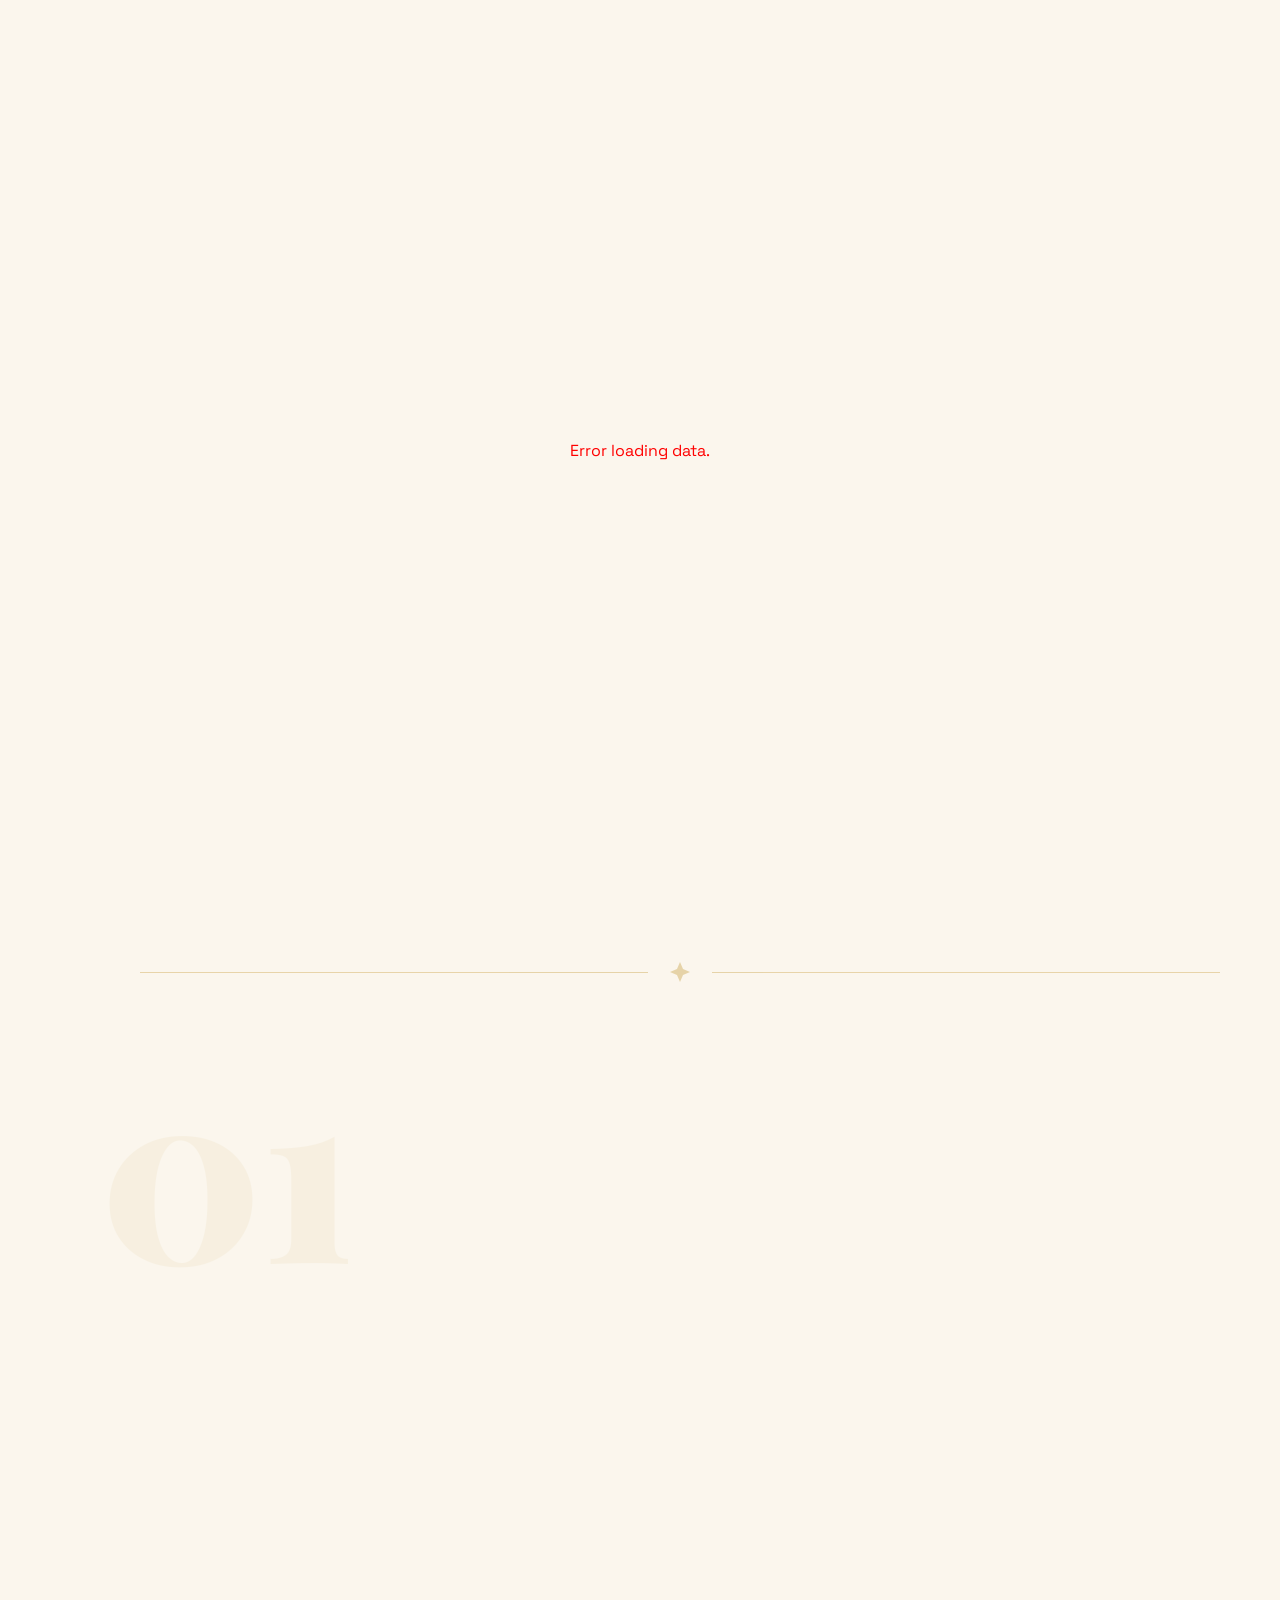
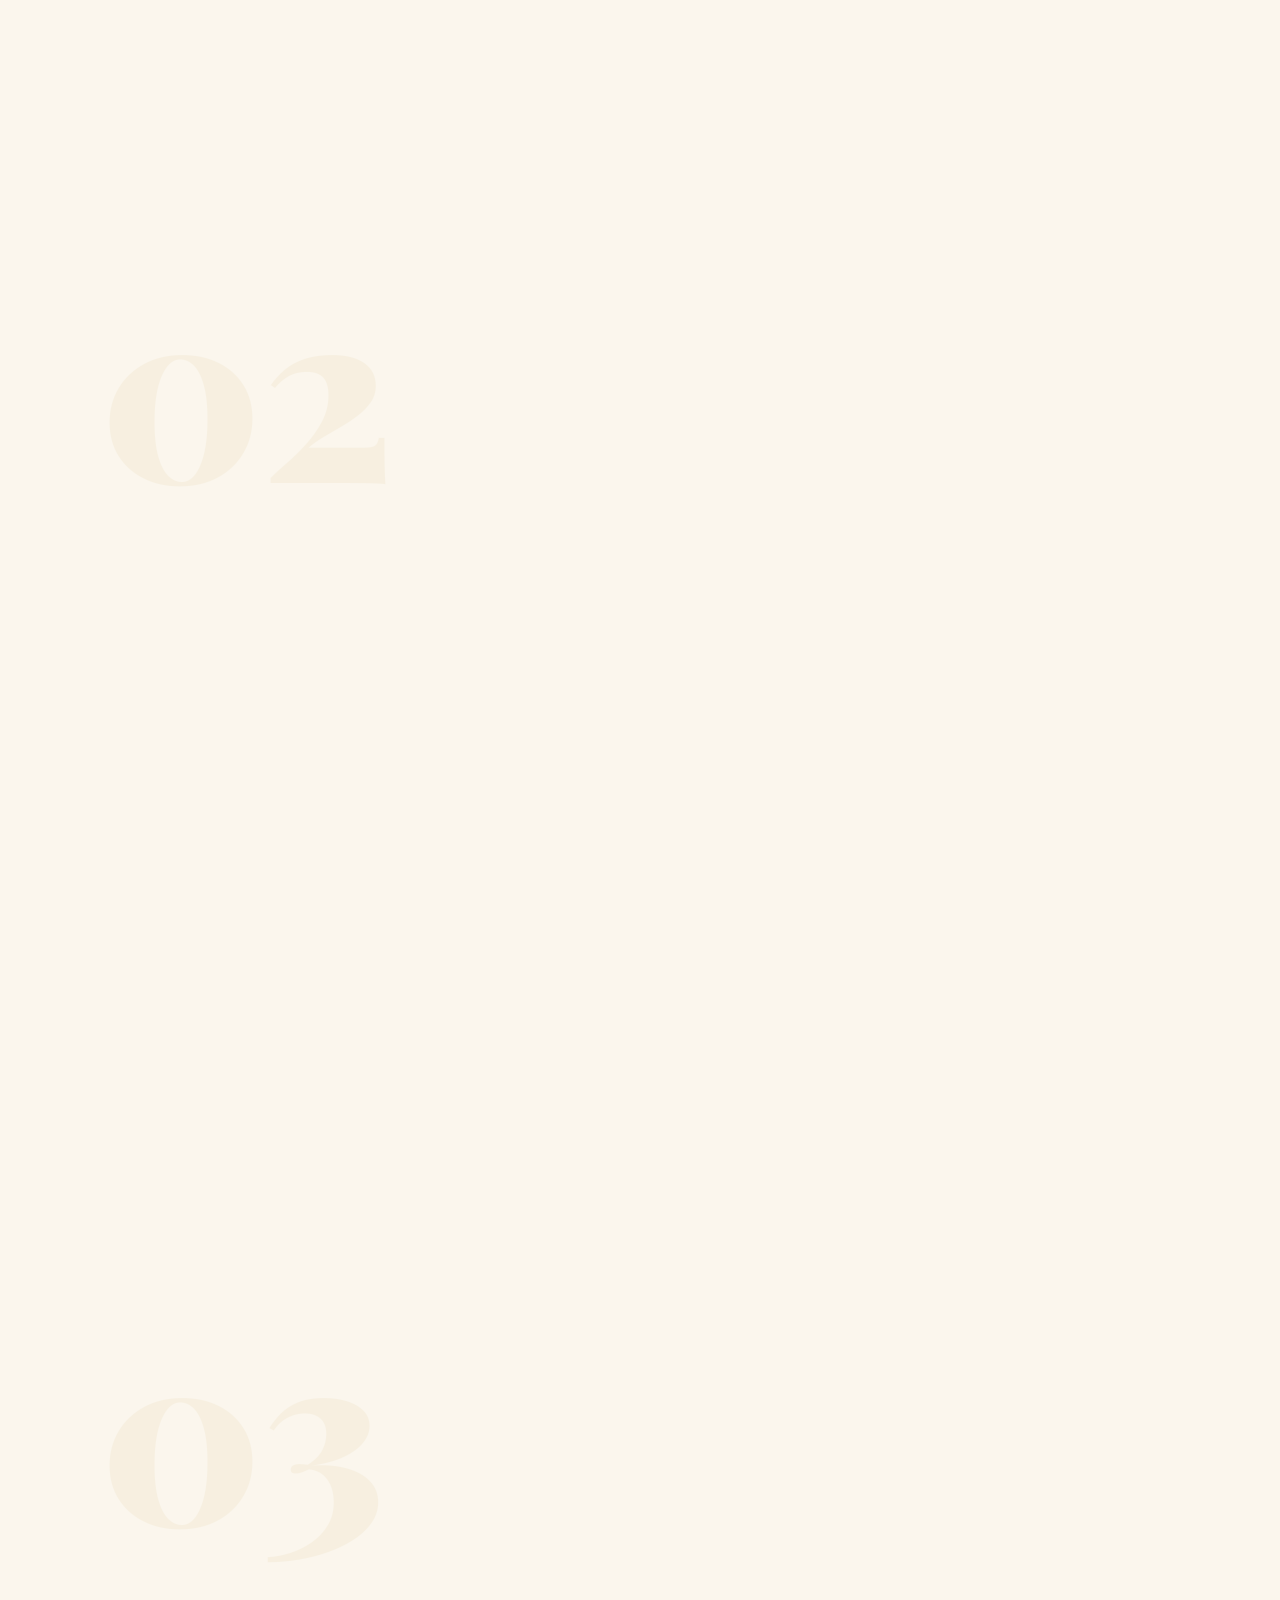
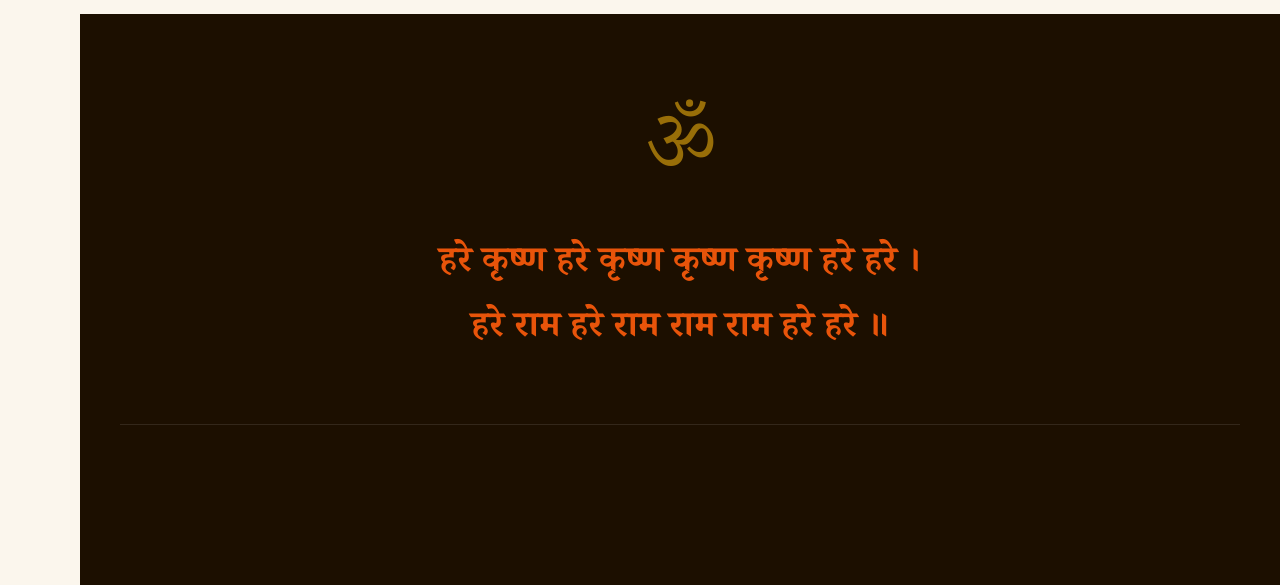
==== commit a98b019b: "Update index.html" ====
--- a/index.html
+++ b/index.html
@@ -3,528 +3,651 @@
 <head>
 <meta charset="UTF-8">
 <meta name="viewport" content="width=device-width, initial-scale=1.0">
-<title>Sādhana Live</title>
-<link href="https://fonts.googleapis.com/css2?family=Playfair+Display:ital,wght@0,400;0,700;0,900;1,400;1,700&family=Space+Grotesk:wght@300;400;500;600&family=Noto+Serif+Devanagari:wght@400;700&display=swap" rel="stylesheet">
+<title>Sādhana Live - Editorial Edition</title>
+<link href="https://fonts.googleapis.com/css2?family=Playfair+Display:ital,wght@0,400;0,700;0,900;1,400;1,700&family=Space+Grotesk:wght@300;400;500;600;700&family=Noto+Serif+Devanagari:wght@400;700;900&display=swap" rel="stylesheet">
 <style>
-*{margin:0;padding:0;box-sizing:border-box}
-:root{
-  --ink:#1A1008;--saffron:#E85D04;--saffron2:#F7931E;--gold:#C9820A;
-  --lotus:#FF6B9D;--sky:#3B82F6;--sage:#16A34A;--cream:#FFFBF4;
-  --warm:#FDF3E3;--card:#FFFFFF;--muted:#7C5C3A;--border:#EDD9B8;--light:#F5ECD8;
-}
-html{scroll-behavior:smooth}
-body{background:var(--cream);color:var(--ink);font-family:'Space Grotesk',sans-serif;overflow-x:hidden;}
-
-#loader{position:fixed;inset:0;background:var(--ink);display:flex;flex-direction:column;align-items:center;justify-content:center;z-index:9999;transition:opacity .8s ease;}
-.loader-om{font-family:'Noto Serif Devanagari',serif;font-size:88px;color:var(--saffron);animation:loaderPulse 1.8s ease-in-out infinite;line-height:1;}
-@keyframes loaderPulse{0%,100%{opacity:.3;transform:scale(.92)}50%{opacity:1;transform:scale(1)}}
-.loader-txt{color:#8A6040;font-size:13px;letter-spacing:.25em;margin-top:20px;text-transform:uppercase;}
-#loader.out{opacity:0;pointer-events:none}
-
-.hero{position:relative;min-height:100vh;display:grid;grid-template-columns:1fr 1fr;overflow:hidden;}
-.hero-left{background:var(--ink);display:flex;flex-direction:column;justify-content:center;padding:80px 60px;position:relative;overflow:hidden;}
-.hero-left::before{content:'ॐ';font-family:'Noto Serif Devanagari',serif;position:absolute;right:-40px;top:50%;transform:translateY(-50%);font-size:500px;color:rgba(232,93,4,.06);line-height:1;pointer-events:none;}
-.hero-eyebrow{font-size:11px;letter-spacing:.35em;text-transform:uppercase;color:var(--saffron);font-weight:500;margin-bottom:24px;display:flex;align-items:center;gap:12px;}
-.hero-eyebrow::before{content:'';width:32px;height:1px;background:var(--saffron);}
-.hero-title{font-family:'Playfair Display',serif;font-size:clamp(48px,6vw,80px);color:#fff;line-height:.95;font-weight:900;margin-bottom:28px;}
-.hero-title em{color:var(--saffron);font-style:italic;}
-.hero-desc{font-size:15px;color:#8A6040;line-height:1.7;max-width:360px;margin-bottom:40px;}
-.live-pill{display:inline-flex;align-items:center;gap:8px;background:rgba(232,93,4,.12);border:1px solid rgba(232,93,4,.25);border-radius:100px;padding:8px 18px;color:var(--saffron);font-size:12px;font-weight:500;letter-spacing:.08em;}
-.live-dot{width:7px;height:7px;border-radius:50%;background:var(--saffron);animation:blink 1.6s ease-in-out infinite;}
-@keyframes blink{0%,100%{opacity:1}50%{opacity:.2}}
-
-.hero-right{background:var(--warm);display:grid;grid-template-rows:1fr 1fr;border-left:1px solid var(--border);}
-.hero-stat-big{padding:52px 48px;border-bottom:1px solid var(--border);display:flex;flex-direction:column;justify-content:center;position:relative;overflow:hidden;}
-.hero-stat-big:last-child{border-bottom:none;}
-.hero-stat-big::after{content:attr(data-icon);position:absolute;right:32px;bottom:20px;font-size:80px;opacity:.08;line-height:1;}
-.hsb-label{font-size:11px;letter-spacing:.25em;text-transform:uppercase;color:var(--muted);margin-bottom:10px;}
-.hsb-num{font-family:'Playfair Display',serif;font-size:clamp(52px,7vw,96px);font-weight:900;line-height:1;background:linear-gradient(135deg,var(--saffron),var(--gold));-webkit-background-clip:text;-webkit-text-fill-color:transparent;background-clip:text;}
-.hsb-sub{font-size:13px;color:var(--muted);margin-top:8px;}
-
-.marquee-strip{background:var(--saffron);padding:12px 0;overflow:hidden;display:flex;}
-.marquee-inner{display:flex;gap:48px;animation:marquee 22s linear infinite;white-space:nowrap;}
-@keyframes marquee{from{transform:translateX(0)}to{transform:translateX(-50%)}}
-.marquee-item{font-size:12px;letter-spacing:.25em;text-transform:uppercase;color:#fff;font-weight:500;display:flex;align-items:center;gap:16px;}
-.marquee-item::after{content:'✦';opacity:.5;}
-
-.wrap{max-width:1200px;margin:0 auto;padding:0 32px;}
-.sec-label{font-size:10px;letter-spacing:.35em;text-transform:uppercase;color:var(--saffron);font-weight:600;display:flex;align-items:center;gap:12px;margin-bottom:20px;}
-.sec-label::after{content:'';flex:1;height:1px;background:var(--border);}
-
-.hm-section{display:grid;grid-template-columns:1fr 320px;gap:0;border:1px solid var(--border);border-radius:24px;overflow:hidden;margin:56px 0;background:var(--card);}
-.hm-main{padding:40px 40px 32px;}
-.hm-sidebar{background:var(--ink);padding:40px 32px;display:flex;flex-direction:column;justify-content:space-between;}
-.hm-sidebar-title{font-family:'Playfair Display',serif;font-size:28px;color:#fff;font-weight:700;line-height:1.2;margin-bottom:8px;}
-.hm-sidebar-sub{font-size:13px;color:#8A6040;line-height:1.6;}
-.hm-sidebar-stats{margin-top:auto;padding-top:32px;}
-.hms-item{padding:16px 0;border-top:1px solid rgba(255,255,255,.08);display:flex;justify-content:space-between;align-items:center;}
-.hms-item:last-child{border-bottom:1px solid rgba(255,255,255,.08);}
-.hms-lbl{font-size:11px;color:#8A6040;letter-spacing:.1em;text-transform:uppercase;}
-.hms-val{font-family:'Playfair Display',serif;font-size:22px;color:var(--saffron);font-weight:700;}
-
-.heatmap{display:flex;flex-wrap:wrap;gap:3px;}
-.hm-cell{width:22px;height:22px;border-radius:4px;cursor:pointer;flex-shrink:0;transition:transform .15s;position:relative;}
-.hm-cell:hover{transform:scale(1.5);z-index:10;}
-.hm-cell.l0{background:#F0E9D8;}
-.hm-cell.l1{background:rgba(201,130,10,.22);}
-.hm-cell.l2{background:rgba(201,130,10,.5);}
-.hm-cell.l3{background:rgba(232,93,4,.72);}
-.hm-cell.l4{background:var(--saffron);}
-.tip{display:none;position:absolute;bottom:calc(100%+8px);left:50%;transform:translateX(-50%);background:var(--ink);color:#fff;border-radius:8px;padding:6px 10px;font-size:11px;white-space:nowrap;z-index:100;pointer-events:none;}
-.tip::after{content:'';position:absolute;top:100%;left:50%;transform:translateX(-50%);border:5px solid transparent;border-top-color:var(--ink);}
-.hm-cell:hover .tip{display:block;}
-.hm-legend{display:flex;align-items:center;gap:5px;margin-top:14px;font-size:11px;color:var(--muted);}
-.hm-legend div{width:14px;height:14px;border-radius:3px;}
-
-.charts-row{display:grid;grid-template-columns:1fr 1fr;gap:24px;margin:0 0 56px;}
-.chart-card{background:var(--card);border:1px solid var(--border);border-radius:20px;padding:36px;overflow:hidden;}
-.chart-card-title{font-family:'Playfair Display',serif;font-size:22px;font-weight:700;margin-bottom:6px;}
-.chart-card-sub{font-size:13px;color:var(--muted);margin-bottom:28px;}
-.bar-chart{display:flex;gap:5px;align-items:flex-end;height:150px;}
-.bar-group{flex:1;display:flex;flex-direction:column;align-items:center;gap:4px;min-width:0;}
-.bar-wrap{width:100%;display:flex;align-items:flex-end;height:118px;gap:3px;}
-.bar{flex:1;border-radius:6px 6px 0 0;min-height:2px;cursor:pointer;transition:opacity .18s;}
-.bar:hover{opacity:.75;}
-.bar.h{background:var(--saffron);}
-.bar.r{background:var(--sky);}
-.bar-lbl{font-size:9px;color:var(--muted);text-align:center;white-space:nowrap;font-weight:500;}
-.chart-legend-row{display:flex;gap:16px;margin-top:14px;font-size:12px;color:var(--muted);}
-.chart-legend-row span{display:flex;align-items:center;gap:6px;}
-.dot{width:10px;height:10px;border-radius:2px;display:inline-block;}
-
-.wake-chart{display:flex;align-items:flex-end;gap:2px;height:120px;}
-.wb{flex:1;border-radius:4px 4px 0 0;min-height:2px;min-width:0;cursor:pointer;position:relative;}
-.wb:hover .tip{display:block;}
-.wb.early{background:var(--sage);}
-.wb.mid{background:var(--gold);}
-.wb.late{background:#DC2626;}
-
-.big-quote{border-left:3px solid var(--saffron);padding:32px 48px;margin:56px 0;background:var(--warm);border-radius:0 20px 20px 0;}
-.big-quote blockquote{font-family:'Playfair Display',serif;font-size:clamp(20px,2.5vw,30px);font-style:italic;color:var(--ink);line-height:1.5;}
-.big-quote cite{display:block;margin-top:16px;font-size:12px;letter-spacing:.2em;text-transform:uppercase;color:var(--muted);font-style:normal;}
-
-.bento-title{font-family:'Playfair Display',serif;font-size:clamp(32px,4vw,52px);font-weight:900;margin-bottom:8px;line-height:1.1;}
-.bento-title em{color:var(--saffron);font-style:italic;}
-.month-bento{display:grid;grid-template-columns:repeat(auto-fill,minmax(180px,1fr));gap:14px;margin-top:28px;}
-.mb{background:var(--card);border:1px solid var(--border);border-radius:16px;padding:20px 18px;transition:transform .2s,box-shadow .2s,border-color .2s;position:relative;overflow:hidden;}
-.mb::before{content:'';position:absolute;left:0;top:0;bottom:0;width:3px;background:var(--saffron);border-radius:3px 0 0 3px;}
-.mb:hover{transform:translateY(-4px);box-shadow:0 12px 32px rgba(26,16,8,.1);border-color:rgba(201,130,10,.3);}
-.mb-name{font-size:10px;letter-spacing:.2em;text-transform:uppercase;color:var(--saffron);font-weight:600;margin-bottom:14px;}
-.mb-stat{display:flex;justify-content:space-between;font-size:12px;color:var(--muted);margin-bottom:5px;}
-.mb-stat span:last-child{color:var(--ink);font-weight:500;}
-.mb-prog{height:2px;background:var(--light);border-radius:2px;margin-top:12px;overflow:hidden;}
-.mb-prog-fill{height:100%;background:var(--saffron);border-radius:2px;}
-
-.phases-section{display:grid;grid-template-columns:280px 1fr;gap:0;border:1px solid var(--border);border-radius:24px;overflow:hidden;margin:56px 0;}
-.phases-intro{background:var(--saffron);padding:48px 36px;display:flex;flex-direction:column;justify-content:center;}
-.phases-intro h2{font-family:'Playfair Display',serif;font-size:36px;font-weight:900;color:#fff;line-height:1.1;margin-bottom:12px;}
-.phases-intro p{font-size:13px;color:rgba(255,255,255,.75);line-height:1.6;}
-.phases-cards{background:var(--card);padding:40px 36px;display:flex;gap:14px;flex-wrap:wrap;align-items:flex-start;}
-.phase-card{flex:1;min-width:120px;background:var(--warm);border:1px solid var(--border);border-radius:16px;padding:24px 18px;text-align:center;transition:border-color .2s,transform .2s;}
-.phase-card:hover{border-color:var(--saffron);transform:translateY(-3px);}
-.pc-num{font-family:'Playfair Display',serif;font-size:52px;font-weight:900;color:var(--saffron);line-height:1;}
-.pc-sub{font-size:9px;letter-spacing:.18em;text-transform:uppercase;color:var(--muted);margin:4px 0 10px;}
-.pc-dates{font-size:11px;color:var(--ink);}
-.pc-days{font-size:12px;color:var(--gold);margin-top:5px;font-weight:500;}
-
-.rings-section{display:flex;gap:0;flex-wrap:wrap;border:1px solid var(--border);border-radius:24px;overflow:hidden;margin:0 0 56px;background:var(--card);}
-.ring-block{flex:1;min-width:200px;padding:40px 24px;text-align:center;border-right:1px solid var(--border);transition:background .2s;}
-.ring-block:last-child{border-right:none;}
-.ring-block:hover{background:var(--warm);}
-svg.ring-svg{transform:rotate(-90deg);}
-svg.ring-svg circle{fill:none;stroke-linecap:round;}
-.rng-val{font-family:'Playfair Display',serif;font-size:28px;font-weight:700;color:var(--ink);margin-top:12px;}
-.rng-lbl{font-size:10px;letter-spacing:.18em;text-transform:uppercase;color:var(--muted);margin-top:4px;}
-
-.mobile-section{display:grid;grid-template-columns:repeat(4,1fr);gap:0;border:1px solid var(--border);border-radius:24px;overflow:hidden;margin:0 0 56px;}
-.mob-block{padding:40px 28px;text-align:center;border-right:1px solid var(--border);background:var(--card);transition:background .2s;}
-.mob-block:last-child{border-right:none;}
-.mob-block:hover{background:var(--warm);}
-.mob-icon{font-size:28px;margin-bottom:12px;}
-.mob-num{font-family:'Playfair Display',serif;font-size:38px;font-weight:900;color:var(--saffron);line-height:1;}
-.mob-lbl{font-size:10px;letter-spacing:.18em;text-transform:uppercase;color:var(--muted);margin-top:6px;}
-
-.timeline-section{background:var(--ink);border-radius:24px;padding:56px;margin:0 0 80px;}
-.tl-heading{font-family:'Playfair Display',serif;font-size:clamp(28px,3.5vw,42px);font-weight:900;color:#fff;margin-bottom:8px;}
-.tl-heading em{color:var(--saffron);font-style:italic;}
-.tl-sub{font-size:14px;color:#8A6040;margin-bottom:48px;}
-.tl-list{position:relative;padding-left:32px;}
-.tl-list::before{content:'';position:absolute;left:0;top:6px;bottom:6px;width:1px;background:linear-gradient(to bottom,var(--saffron),rgba(232,93,4,.1));}
-.tl-item{position:relative;margin-bottom:36px;}
-.tl-item:last-child{margin-bottom:0;}
-.tl-dot{position:absolute;left:-38px;top:4px;width:14px;height:14px;border-radius:50%;background:var(--saffron);border:2px solid var(--ink);box-shadow:0 0 0 3px rgba(232,93,4,.25);}
-.tl-date{font-size:10px;letter-spacing:.2em;text-transform:uppercase;color:var(--saffron);font-weight:500;margin-bottom:4px;}
-.tl-text{font-size:15px;color:#C8B090;line-height:1.5;}
-.tl-text strong{color:#fff;font-weight:500;}
-
-footer{text-align:center;padding:60px 32px 80px;background:var(--warm);border-top:1px solid var(--border);}
-.footer-om{font-family:'Noto Serif Devanagari',serif;font-size:48px;color:var(--saffron);display:block;margin-bottom:16px;}
-.footer-quote{font-family:'Playfair Display',serif;font-style:italic;font-size:clamp(17px,2vw,24px);color:var(--ink);max-width:640px;margin:0 auto 16px;line-height:1.5;}
-.footer-sub{font-size:13px;color:var(--muted);letter-spacing:.1em;}
-
-.err{background:#FEF2F2;border:1px solid #FECACA;border-radius:16px;padding:24px;color:#991B1B;font-size:13px;text-align:center;}
-
-@media(max-width:900px){
-  .hero{grid-template-columns:1fr;}
-  .hero-left{min-height:60vh;padding:52px 28px;}
-  .hero-right{grid-template-rows:auto auto;}
-  .hero-stat-big{padding:36px 28px;}
-  .hm-section{grid-template-columns:1fr;}
-  .hm-sidebar{order:-1;}
-  .charts-row{grid-template-columns:1fr;}
-  .phases-section{grid-template-columns:1fr;}
-  .mobile-section{grid-template-columns:repeat(2,1fr);}
-  .mob-block:nth-child(2){border-right:none;}
-  .mob-block:nth-child(3),.mob-block:nth-child(4){border-top:1px solid var(--border);}
-  .rings-section{flex-direction:column;}
-  .ring-block{border-right:none;border-bottom:1px solid var(--border);}
-  .ring-block:last-child{border-bottom:none;}
-  .timeline-section{padding:36px 28px;}
-  .wrap{padding:0 20px;}
-}
+  :root {
+    --bg: #FBF6ED;
+    --ink: #1C0F00;
+    --saffron: #E8540A;
+    --gold: #B8860B;
+    --lotus: #C2185B;
+    --surface: #FFFFFF;
+    --muted: #8c7a6b;
+    --border: rgba(184, 134, 11, 0.2);
+    --shadow-rest: 0 4px 12px rgba(28, 15, 0, 0.04);
+    --shadow-hover: 0 12px 40px rgba(184, 134, 11, 0.18);
+    --ease: cubic-bezier(0.25, 1, 0.5, 1);
+  }
+
+  * { margin: 0; padding: 0; box-sizing: border-box; }
+  html { scroll-behavior: smooth; }
+  body { background: var(--bg); color: var(--ink); font-family: 'Space Grotesk', sans-serif; overflow-x: hidden; display: flex; }
+
+  /* SCROLL PROGRESS */
+  #scroll-progress { position: fixed; top: 0; left: 0; height: 4px; background: var(--saffron); width: 0%; z-index: 10000; transition: width 0.1s; }
+
+  /* SIDEBAR NAV */
+  .sidebar { width: 80px; background: var(--ink); height: 100vh; position: fixed; left: 0; top: 0; display: flex; flex-direction: column; align-items: center; padding: 40px 0; z-index: 1000; border-right: 1px solid rgba(255,255,255,0.1); transition: width 0.4s var(--ease); overflow: hidden; white-space: nowrap; }
+  .sidebar:hover { width: 220px; align-items: flex-start; padding-left: 24px; }
+  .nav-link { color: rgba(255,255,255,0.5); text-decoration: none; display: flex; align-items: center; gap: 20px; margin: 20px 0; font-weight: 500; font-size: 13px; letter-spacing: 0.15em; text-transform: uppercase; transition: color 0.3s; width: 100%; cursor: pointer; }
+  .nav-link:hover, .nav-link.active { color: var(--saffron); }
+  .nav-icon { font-size: 20px; min-width: 32px; text-align: center; }
+  .nav-text { opacity: 0; transition: opacity 0.3s; }
+  .sidebar:hover .nav-text { opacity: 1; }
+
+  /* MAIN LAYOUT */
+  main { margin-left: 80px; width: calc(100% - 80px); min-height: 100vh; }
+  .container { max-width: 1400px; margin: 0 auto; padding: 0 60px; }
+
+  /* ANIMATIONS */
+  .reveal { opacity: 0; transform: translateY(40px); transition: all 0.8s var(--ease); }
+  .reveal.visible { opacity: 1; transform: translateY(0); }
+  @keyframes rotateMandala { from { transform: translate(-50%, -50%) rotate(0deg); } to { transform: translate(-50%, -50%) rotate(360deg); } }
+  @keyframes pulseFlame { 0%, 100% { transform: scale(1); opacity: 0.8; } 50% { transform: scale(1.15); opacity: 1; } }
+
+  /* HERO */
+  .hero { position: relative; height: 100vh; display: flex; flex-direction: column; justify-content: center; overflow: hidden; padding: 0 80px; }
+  .mandala-bg { position: absolute; top: 50%; left: 70%; width: 120vw; max-width: 1200px; opacity: 0.04; transform-origin: center; animation: rotateMandala 120s linear infinite; pointer-events: none; z-index: 0; }
+  .hero-om { position: absolute; right: -5%; top: 50%; transform: translateY(-50%); font-family: 'Noto Serif Devanagari', serif; font-size: 50vw; color: rgba(232,84,10,0.03); line-height: 1; z-index: 0; pointer-events: none; text-shadow: 0 0 100px rgba(232,84,10,0.2); }
+  .hero-content { position: relative; z-index: 10; max-width: 800px; }
+  .hero-eyebrow { font-size: 12px; letter-spacing: 0.4em; text-transform: uppercase; color: var(--saffron); font-weight: 600; display: flex; align-items: center; gap: 16px; margin-bottom: 30px; }
+  .hero-eyebrow::before { content: ''; width: 40px; height: 1px; background: var(--saffron); }
+  .hero-title { font-family: 'Playfair Display', serif; font-size: clamp(60px, 8vw, 120px); font-weight: 900; line-height: 0.9; margin-bottom: 40px; color: var(--ink); }
+  .hero-title em { color: var(--lotus); font-style: italic; }
+  
+  .odometer-wrap { display: flex; align-items: baseline; gap: 12px; font-family: 'Playfair Display', serif; }
+  .odometer { font-size: clamp(40px, 5vw, 72px); font-weight: 900; color: var(--saffron); line-height: 1; font-variant-numeric: tabular-nums; }
+  .flame-icon { width: 40px; height: 40px; fill: var(--saffron); animation: pulseFlame 2s ease-in-out infinite; transform-origin: bottom; }
+  .hero-desc { font-size: 16px; color: var(--muted); max-width: 400px; margin-top: 10px; line-height: 1.6; }
+
+  /* ORNAMENTAL DIVIDER */
+  .section-divider { display: flex; align-items: center; justify-content: center; gap: 20px; padding: 60px 0; opacity: 0.3; }
+  .section-divider::before, .section-divider::after { content: ''; height: 1px; flex: 1; background: var(--gold); }
+  .section-divider svg { width: 24px; height: 24px; fill: var(--gold); }
+
+  /* SECTIONS & GRID */
+  section { padding: 80px 0; position: relative; }
+  .section-bg-num { position: absolute; top: 0; left: -40px; font-family: 'Playfair Display', serif; font-size: 240px; font-weight: 900; color: var(--gold); opacity: 0.05; line-height: 1; pointer-events: none; z-index: 0; }
+  .section-header { margin-bottom: 48px; position: relative; z-index: 1; }
+  .sec-title { font-family: 'Playfair Display', serif; font-size: 48px; font-weight: 900; color: var(--ink); }
+  .sec-title em { color: var(--saffron); font-style: italic; }
+
+  .editorial-grid { display: grid; grid-template-columns: repeat(12, 1fr); gap: 32px; position: relative; z-index: 1; }
+  .col-12 { grid-column: span 12; }
+  .col-8 { grid-column: span 8; }
+  .col-4 { grid-column: span 4; }
+  .col-6 { grid-column: span 6; }
+
+  /* MICRO-ELEVATION CARDS */
+  .card { background: var(--surface); border: 1px solid var(--border); border-radius: 16px; padding: 40px; transition: all 0.4s var(--ease); box-shadow: var(--shadow-rest); position: relative; overflow: hidden; cursor: default; }
+  .card:hover { transform: translateY(-6px); box-shadow: var(--shadow-hover); border-color: rgba(184, 134, 11, 0.4); }
+  .card:active { transform: translateY(-2px); box-shadow: var(--shadow-rest); }
+  .card-title { font-size: 11px; letter-spacing: 0.25em; text-transform: uppercase; color: var(--muted); margin-bottom: 16px; font-weight: 700; display: flex; justify-content: space-between; }
+
+  /* HEATMAP (GITHUB STYLE) */
+  .heatmap-scroll { overflow-x: auto; padding-bottom: 16px; scrollbar-width: thin; scrollbar-color: var(--gold) var(--bg); }
+  .heatmap-grid { display: grid; grid-template-rows: repeat(7, 1fr); grid-auto-flow: column; gap: 4px; min-width: max-content; }
+  .hm-cell { width: 16px; height: 16px; border-radius: 3px; background: #F0EAD6; transition: transform 0.2s, box-shadow 0.2s; position: relative; cursor: crosshair; }
+  .hm-cell:hover { transform: scale(1.4); z-index: 10; box-shadow: 0 4px 12px rgba(0,0,0,0.15); border: 1px solid var(--ink); }
+  .hm-cell.l1 { background: rgba(232,84,10,0.2); }
+  .hm-cell.l2 { background: rgba(232,84,10,0.5); }
+  .hm-cell.l3 { background: rgba(232,84,10,0.8); }
+  .hm-cell.l4 { background: var(--saffron); box-shadow: 0 0 10px rgba(232,84,10,0.4); }
+  .hm-cell.streak { border: 2px solid var(--gold); box-shadow: 0 0 8px var(--gold); }
+  
+  .hm-tooltip { position: absolute; bottom: calc(100% + 10px); left: 50%; transform: translateX(-50%) translateY(10px); background: var(--ink); color: #fff; padding: 16px; border-radius: 12px; width: max-content; min-width: 180px; opacity: 0; pointer-events: none; transition: all 0.2s; z-index: 100; box-shadow: 0 10px 30px rgba(0,0,0,0.3); border: 1px solid rgba(255,255,255,0.1); }
+  .hm-cell:hover .hm-tooltip { opacity: 1; transform: translateX(-50%) translateY(0); }
+  .hm-tooltip::after { content: ''; position: absolute; top: 100%; left: 50%; margin-left: -6px; border-width: 6px; border-style: solid; border-color: var(--ink) transparent transparent transparent; }
+  .tt-date { font-family: 'Playfair Display', serif; font-size: 16px; font-weight: 700; color: var(--saffron); margin-bottom: 8px; border-bottom: 1px solid rgba(255,255,255,0.1); padding-bottom: 8px; }
+  .tt-stat { display: flex; justify-content: space-between; font-size: 12px; margin-bottom: 4px; color: rgba(255,255,255,0.7); }
+  .tt-stat span:last-child { color: #fff; font-weight: 600; }
+
+  /* HYBRID CHART (BAR + SVG LINE) */
+  .chart-container { position: relative; height: 280px; margin-top: 24px; display: flex; align-items: flex-end; gap: 4px; }
+  .bar-col { flex: 1; display: flex; flex-direction: column; justify-content: flex-end; height: 100%; position: relative; z-index: 1; }
+  .bar-stack { width: 100%; border-radius: 4px 4px 0 0; overflow: hidden; display: flex; flex-direction: column; cursor: pointer; transition: opacity 0.2s; }
+  .bar-stack:hover { opacity: 0.7; }
+  .bar-segment { width: 100%; transition: height 1s var(--ease); }
+  .bar-h { background: var(--saffron); }
+  .bar-r { background: var(--lotus); }
+  .bar-lbl { font-size: 10px; color: var(--muted); text-align: center; margin-top: 8px; transform: rotate(-45deg); transform-origin: left top; white-space: nowrap; height: 20px; }
+  .chart-overlay { position: absolute; inset: 0; pointer-events: none; z-index: 2; height: 100%; width: 100%; }
+  polyline { fill: none; stroke: var(--gold); stroke-width: 3; stroke-linecap: round; stroke-linejoin: round; filter: drop-shadow(0 4px 6px rgba(184,134,11,0.3)); stroke-dasharray: 2000; stroke-dashoffset: 2000; animation: drawLine 2s forwards 1s; }
+  @keyframes drawLine { to { stroke-dashoffset: 0; } }
+
+  /* WAKE CHART */
+  .wake-chart { position: relative; height: 200px; display: flex; align-items: flex-end; gap: 2px; margin-top: 24px; }
+  .target-line { position: absolute; left: 0; right: 0; top: 40%; /* Approx 5 AM */ border-top: 1px dashed var(--saffron); z-index: 0; pointer-events: none; }
+  .target-lbl { position: absolute; left: 0; top: calc(40% - 20px); font-size: 10px; color: var(--saffron); letter-spacing: 0.1em; text-transform: uppercase; font-weight: 700; }
+  .w-bar { flex: 1; background: var(--ink); border-radius: 4px 4px 0 0; z-index: 1; transition: height 1s var(--ease), background 0.3s; }
+  .w-bar.early { background: #16A34A; }
+  .w-bar:hover { opacity: 0.8; }
+
+  /* AUTO PULL QUOTES */
+  .pull-quote { grid-column: span 12; padding: 60px; background: var(--ink); border-radius: 20px; text-align: center; position: relative; overflow: hidden; }
+  .pull-quote::before { content: '"'; position: absolute; top: -20px; left: 20px; font-family: 'Playfair Display', serif; font-size: 160px; color: rgba(255,255,255,0.05); line-height: 1; }
+  .pull-quote p { font-family: 'Playfair Display', serif; font-size: clamp(24px, 3vw, 42px); color: #fff; font-style: italic; line-height: 1.4; position: relative; z-index: 1; }
+  .pull-quote p em { color: var(--saffron); }
+
+  /* MONTH BENTO */
+  .month-grid { display: grid; grid-template-columns: repeat(auto-fill, minmax(280px, 1fr)); gap: 24px; }
+  .month-card { background: var(--surface); border: 1px solid var(--border); border-radius: 16px; padding: 30px; cursor: pointer; transition: all 0.4s var(--ease); box-shadow: var(--shadow-rest); position: relative; }
+  .month-card::before { content: ''; position: absolute; top: 0; left: 0; width: 4px; height: 100%; background: var(--saffron); border-radius: 16px 0 0 16px; opacity: 0; transition: opacity 0.3s; }
+  .month-card:hover { transform: translateY(-4px); box-shadow: var(--shadow-hover); }
+  .month-card:hover::before { opacity: 1; }
+  .mc-header { display: flex; justify-content: space-between; align-items: baseline; margin-bottom: 24px; }
+  .mc-title { font-family: 'Playfair Display', serif; font-size: 24px; font-weight: 700; color: var(--ink); }
+  .mc-score { display: flex; align-items: center; gap: 8px; font-size: 12px; font-weight: 700; padding: 4px 12px; border-radius: 100px; background: rgba(184,134,11,0.1); color: var(--gold); }
+  .mc-stat { display: flex; justify-content: space-between; font-size: 13px; margin-bottom: 12px; border-bottom: 1px solid rgba(0,0,0,0.05); padding-bottom: 8px; }
+  .mc-stat span:last-child { font-weight: 600; color: var(--ink); }
+  .mc-delta.up { color: #16A34A; }
+  .mc-delta.down { color: #DC2626; }
+  
+  .mc-detail { max-height: 0; overflow: hidden; transition: max-height 0.4s var(--ease), margin-top 0.4s; opacity: 0; }
+  .month-card.expanded .mc-detail { max-height: 200px; margin-top: 20px; opacity: 1; }
+  .mini-bar-row { display: flex; align-items: flex-end; gap: 2px; height: 60px; margin-top: 10px; }
+  .mb-bar { flex: 1; background: var(--saffron); min-height: 2px; border-radius: 2px 2px 0 0; }
+
+  /* FOOTER */
+  footer { background: var(--ink); padding: 100px 40px; text-align: center; color: #fff; position: relative; overflow: hidden; }
+  .footer-om { font-family: 'Noto Serif Devanagari', serif; font-size: 80px; color: var(--gold); line-height: 1; margin-bottom: 40px; display: block; opacity: 0.8; }
+  .maha-mantra { font-family: 'Noto Serif Devanagari', serif; font-size: clamp(20px, 3vw, 36px); font-weight: 700; color: var(--saffron); line-height: 1.8; max-width: 800px; margin: 0 auto 60px; }
+  .footer-stats { display: flex; justify-content: center; gap: 60px; border-top: 1px solid rgba(255,255,255,0.1); padding-top: 60px; flex-wrap: wrap; }
+  .fs-item { text-align: center; }
+  .fs-val { font-family: 'Playfair Display', serif; font-size: 32px; font-weight: 900; color: #fff; }
+  .fs-lbl { font-size: 11px; letter-spacing: 0.2em; text-transform: uppercase; color: var(--muted); margin-top: 8px; }
+
+  /* FAB BACK TO TOP */
+  #fab { position: fixed; bottom: 40px; right: 40px; width: 60px; height: 60px; border-radius: 50%; background: var(--saffron); color: #fff; display: flex; align-items: center; justify-content: center; box-shadow: 0 10px 24px rgba(232,84,10,0.4); cursor: pointer; opacity: 0; pointer-events: none; transition: all 0.3s; z-index: 1000; border: none; outline: none; }
+  #fab.visible { opacity: 1; pointer-events: auto; }
+  #fab:hover { transform: translateY(-4px) scale(1.05); }
+  #fab svg { width: 24px; height: 24px; fill: currentColor; }
+
+  /* LOADER */
+  #loader { position: fixed; inset: 0; background: var(--bg); display: flex; flex-direction: column; align-items: center; justify-content: center; z-index: 99999; transition: opacity 0.8s ease; }
+  #loader.out { opacity: 0; pointer-events: none; }
+  .loader-spinner { width: 60px; height: 60px; border: 4px solid var(--border); border-top-color: var(--saffron); border-radius: 50%; animation: spin 1s linear infinite; }
+  @keyframes spin { to { transform: rotate(360deg); } }
+
+  @media(max-width: 1024px) {
+    .sidebar { transform: translateX(-100%); }
+    main { margin-left: 0; width: 100%; }
+    .col-8, .col-4 { grid-column: span 12; }
+    .hero { padding: 0 40px; }
+  }
+  @media(max-width: 600px) {
+    .container { padding: 0 20px; }
+    .hero { padding: 0 20px; }
+    .footer-stats { gap: 30px; flex-direction: column; }
+  }
 </style>
 </head>
 <body>
 
-<div id="loader">
-  <div class="loader-om">ॐ</div>
-  <p class="loader-txt">Fetching your sādhana…</p>
-</div>
-
-<div id="app" style="opacity:0;transition:opacity .8s ease">
-
-<section class="hero">
-  <div class="hero-left">
-    <div class="hero-eyebrow">Sādhana Live Dashboard</div>
-    <h1 class="hero-title">Every<br>Round.<br><em>Complete.</em></h1>
-    <p class="hero-desc">A living record of spiritual practice — chanting, hearing, reading, and rising before the sun.</p>
-    <div class="live-pill">
-      <span class="live-dot"></span>
-      Live · Google Sheets
+<div id="scroll-progress"></div>
+
+<nav class="sidebar">
+  <a href="#hero" class="nav-link active">
+    <span class="nav-icon">✧</span>
+    <span class="nav-text">Overview</span>
+  </a>
+  <a href="#heatmap-sec" class="nav-link">
+    <span class="nav-icon">▦</span>
+    <span class="nav-text">Daily Heatmap</span>
+  </a>
+  <a href="#charts-sec" class="nav-link">
+    <span class="nav-icon">◒</span>
+    <span class="nav-text">Deep Analytics</span>
+  </a>
+  <a href="#months-sec" class="nav-link">
+    <span class="nav-icon">◫</span>
+    <span class="nav-text">Monthly Bento</span>
+  </a>
+</nav>
+
+<main>
+  <div id="loader"><div class="loader-spinner"></div></div>
+  
+  <section id="hero" class="hero">
+    <svg class="mandala-bg" viewBox="0 0 100 100">
+      <circle cx="50" cy="50" r="48" fill="none" stroke="currentColor" stroke-width="0.5"/>
+      <path d="M50 2 L50 98 M2 50 L98 50 M16 16 L84 84 M16 84 L84 16" stroke="currentColor" stroke-width="0.2"/>
+      <circle cx="50" cy="50" r="30" fill="none" stroke="currentColor" stroke-width="0.5" stroke-dasharray="2 2"/>
+    </svg>
+    <div class="hero-om">ॐ</div>
+    <div class="hero-content reveal">
+      <div class="hero-eyebrow">Sādhana Live Dashboard</div>
+      <h1 class="hero-title">Every Round.<br><em>Complete.</em></h1>
+      <div class="odometer-wrap">
+        <svg class="flame-icon" viewBox="0 0 24 24"><path d="M12,2C12,2 7,8 7,13C7,15.76 9.24,18 12,18C14.76,18 17,15.76 17,13C17,8 12,2 12,2M12,16C10.9,16 10,15.1 10,14C10,12.33 12,10 12,10C12,10 14,12.33 14,14C14,15.1 13.1,16 12,16Z"/></svg>
+        <span class="odometer" id="heroStreak">0</span> 
+        <span style="font-size: 24px; color: var(--muted); font-weight: 500;">Days Devoted</span>
+      </div>
+      <p class="hero-desc">A living, breathing record of spiritual practice. Data pulled live from Google Sheets.</p>
     </div>
+  </section>
+
+  <div class="container">
+    <div class="section-divider">
+      <svg viewBox="0 0 24 24"><path d="M12 2L15 9L22 12L15 15L12 22L9 15L2 12L9 9L12 2Z"/></svg>
+    </div>
+
+    <!-- HEATMAP SECTION -->
+    <section id="heatmap-sec">
+      <div class="section-bg-num">01</div>
+      <div class="section-header reveal">
+        <h2 class="sec-title">The <em>Tapestry</em> of Practice</h2>
+        <p class="hero-desc">Every day recorded. The golden rings denote your longest consecutive streak.</p>
+      </div>
+      <div class="editorial-grid">
+        <div class="col-12 card reveal">
+          <div class="card-title">Daily Heatmap <span id="streakHighlightText"></span></div>
+          <div class="heatmap-scroll">
+            <div class="heatmap-grid" id="heatmapGrid"></div>
+          </div>
+        </div>
+      </div>
+    </section>
+
+    <!-- AUTO PULL QUOTE 1 -->
+    <section class="editorial-grid" id="quote-sec1">
+      <div class="pull-quote reveal" id="autoQuote1">
+        <p>Loading insight...</p>
+      </div>
+    </section>
+
+    <!-- CHARTS SECTION -->
+    <section id="charts-sec">
+      <div class="section-bg-num">02</div>
+      <div class="section-header reveal">
+        <h2 class="sec-title">Deep <em>Analytics</em></h2>
+        <p class="hero-desc">Trends in hearing, reading, and rising early.</p>
+      </div>
+      <div class="editorial-grid">
+        <!-- Hybrid Chart -->
+        <div class="col-8 card reveal">
+          <div class="card-title">Scripture Immersion (Min) 
+            <span style="display:flex;gap:12px;align-items:center;">
+              <span style="color:var(--saffron)">■ Hearing</span>
+              <span style="color:var(--lotus)">■ Reading</span>
+              <span style="color:var(--gold)">— 7 Day Avg</span>
+            </span>
+          </div>
+          <div class="chart-container" id="hybridChart">
+            <!-- Bars injected by JS -->
+            <svg class="chart-overlay" preserveAspectRatio="none" id="hybridSvg">
+              <polyline id="hybridLine" points=""/>
+            </svg>
+          </div>
+        </div>
+        
+        <!-- Wake Chart -->
+        <div class="col-4 card reveal">
+          <div class="card-title">Brahma Muhurta <span>Target: 5 AM</span></div>
+          <div class="wake-chart" id="wakeChart">
+            <div class="target-line"></div>
+            <div class="target-lbl">5:00 AM</div>
+            <!-- Bars injected by JS -->
+          </div>
+        </div>
+      </div>
+    </section>
+
+    <!-- AUTO PULL QUOTE 2 -->
+    <section class="editorial-grid" id="quote-sec2">
+      <div class="pull-quote reveal" id="autoQuote2" style="background: var(--surface); border: 1px solid var(--border);">
+        <p style="color: var(--ink);">Loading insight...</p>
+      </div>
+    </section>
+
+    <!-- MONTHS BENTO -->
+    <section id="months-sec">
+      <div class="section-bg-num">03</div>
+      <div class="section-header reveal">
+        <h2 class="sec-title">Monthly <em>Review</em></h2>
+        <p class="hero-desc">Click any month to expand its daily rhythm.</p>
+      </div>
+      <div class="month-grid" id="monthGrid">
+        <!-- Cards injected by JS -->
+      </div>
+    </section>
   </div>
-  <div class="hero-right">
-    <div class="hero-stat-big" data-icon="📿">
-      <div class="hsb-label">Days Consistent</div>
-      <div class="hsb-num" id="heroConsistent">—</div>
-      <div class="hsb-sub" id="heroDateRange">Loading…</div>
+
+  <footer>
+    <span class="footer-om">ॐ</span>
+    <div class="maha-mantra">
+      हरे कृष्ण हरे कृष्ण कृष्ण कृष्ण हरे हरे ।<br>
+      हरे राम हरे राम राम राम हरे हरे ॥
     </div>
-    <div class="hero-stat-big" data-icon="⏰">
-      <div class="hsb-label">Total Practice Time</div>
-      <div class="hsb-num" id="heroHours">—</div>
-      <div class="hsb-sub">Hearing + Reading combined</div>
+    <div class="footer-stats" id="footerStats">
+      <!-- Injected by JS -->
     </div>
-  </div>
-</section>
-
-<div class="marquee-strip">
-  <div class="marquee-inner">
-    <span class="marquee-item">Chanting Rounds</span>
-    <span class="marquee-item">Hearing Scriptures</span>
-    <span class="marquee-item">Reading Scriptures</span>
-    <span class="marquee-item">Rising Early</span>
-    <span class="marquee-item">Consistent Practice</span>
-    <span class="marquee-item">Spiritual Growth</span>
-    <span class="marquee-item">Chanting Rounds</span>
-    <span class="marquee-item">Hearing Scriptures</span>
-    <span class="marquee-item">Reading Scriptures</span>
-    <span class="marquee-item">Rising Early</span>
-    <span class="marquee-item">Consistent Practice</span>
-    <span class="marquee-item">Spiritual Growth</span>
-  </div>
-</div>
-
-<div class="wrap" style="margin-top:64px">
-  <div class="sec-label">Daily Practice Heatmap</div>
-  <div class="hm-section">
-    <div class="hm-main">
-      <div class="heatmap" id="heatmap"></div>
-      <div class="hm-legend">
-        Less
-        <div style="background:#F0E9D8;border:1px solid #EDD9B8"></div>
-        <div style="background:rgba(201,130,10,.22)"></div>
-        <div style="background:rgba(201,130,10,.5)"></div>
-        <div style="background:rgba(232,93,4,.72)"></div>
-        <div style="background:var(--saffron)"></div>
-        More
-      </div>
-    </div>
-    <div class="hm-sidebar">
-      <div>
-        <div class="hm-sidebar-title">Hearing<br>+ Reading</div>
-        <div class="hm-sidebar-sub">Each cell is one day of recorded practice. Brighter = more time dedicated.</div>
-      </div>
-      <div class="hm-sidebar-stats" id="hmSidebarStats"></div>
-    </div>
-  </div>
-</div>
-
-<div class="wrap">
-  <div class="sec-label">Monthly Breakdown</div>
-  <div class="charts-row">
-    <div class="chart-card">
-      <div class="chart-card-title">Hearing & Reading</div>
-      <div class="chart-card-sub">Monthly minutes by practice type</div>
-      <div class="bar-chart" id="monthlyBars"></div>
-      <div class="chart-legend-row">
-        <span><span class="dot" style="background:var(--saffron)"></span>Hearing</span>
-        <span><span class="dot" style="background:var(--sky)"></span>Reading</span>
-      </div>
-    </div>
-    <div class="chart-card">
-      <div class="chart-card-title">Wake-Up Pattern</div>
-      <div class="chart-card-sub">Each bar = one morning's rise time</div>
-      <div class="wake-chart" id="wakeChart"></div>
-      <div class="chart-legend-row">
-        <span><span class="dot" style="background:var(--sage)"></span>Before 5 AM</span>
-        <span><span class="dot" style="background:var(--gold)"></span>5–8 AM</span>
-        <span><span class="dot" style="background:#DC2626"></span>After 8 AM</span>
-      </div>
-    </div>
-  </div>
-</div>
-
-<div class="wrap">
-  <div class="big-quote">
-    <blockquote>"Chant the holy name, chant the holy name, chant the holy name of the Lord."</blockquote>
-    <cite>— Śrīla Prabhupāda &nbsp;·&nbsp; Every round complete</cite>
-  </div>
-</div>
-
-<div class="wrap" style="margin-top:64px">
-  <div class="sec-label">Monthly Summary</div>
-  <div class="bento-title">A month-by-<em>month</em><br>view of your journey.</div>
-  <div class="month-bento" id="monthGrid"></div>
-</div>
-
-<div class="wrap" style="margin-top:64px">
-  <div class="sec-label">Chanting Progression</div>
-  <div class="phases-section">
-    <div class="phases-intro">
-      <h2>Rounds per Day</h2>
-      <p>Each phase represents a commitment to a fixed number of rounds — a stepping stone of devotion.</p>
-    </div>
-    <div class="phases-cards" id="phases"></div>
-  </div>
-</div>
-
-<div class="wrap" style="margin-top:56px">
-  <div class="sec-label">Practice Rings</div>
-  <div class="rings-section" id="rings"></div>
-</div>
-
-<div class="wrap" style="margin-top:56px">
-  <div class="sec-label">Mobile Usage</div>
-  <div class="mobile-section" id="mobSection"></div>
-</div>
-
-<div class="wrap" style="margin-top:56px">
-  <div class="timeline-section">
-    <div class="tl-heading">Key <em>Milestones</em></div>
-    <div class="tl-sub">Moments that shaped the practice.</div>
-    <div class="tl-list" id="milestones"></div>
-  </div>
-</div>
-
-<footer>
-  <span class="footer-om">ॐ</span>
-  <div class="footer-quote">"Every day recorded. Every round complete."</div>
-  <div class="footer-sub">Sādhana Live Dashboard · Powered by Google Sheets</div>
-</footer>
-
-</div>
+  </footer>
+</main>
+
+<button id="fab" onclick="window.scrollTo(0,0)" aria-label="Back to top">
+  <svg viewBox="0 0 24 24"><path d="M12 4l-8 8h6v8h4v-8h6z"/></svg>
+</button>
 
 <script>
-const SHEET_CSV="https://docs.google.com/spreadsheets/d/e/2PACX-1vRoyUszFu7zBrONHTjBdD_cCdySDDpvMAO3jOcStdRmI4-8xpAlUHYpFEp-DnwC8IhEXAFByheb-XTr/pub?output=csv";
-
-function parseCSV(t){
-  const lines=t.trim().split('\n'),headers=lines[0].split(',').map(h=>h.trim()),rows=[];
-  for(let i=1;i<lines.length;i++){
-    const cols=lines[i].split(',').map(c=>c.trim());
-    if(!cols[0])continue;
-    const o={};headers.forEach((h,j)=>o[h]=cols[j]||'');rows.push(o);
+const SHEET_CSV = "https://docs.google.com/spreadsheets/d/e/2PACX-1vRoyUszFu7zBrONHTjBdD_cCdySDDpvMAO3jOcStdRmI4-8xpAlUHYpFEp-DnwC8IhEXAFByheb-XTr/pub?output=csv";
+
+// Data Parsing Utils
+function parseCSV(t) {
+  const lines = t.trim().split('\n');
+  const headers = lines[0].split(',').map(h => h.trim());
+  const rows = [];
+  for (let i = 1; i < lines.length; i++) {
+    const cols = lines[i].split(',').map(c => c.trim());
+    if (!cols[0]) continue;
+    const o = {};
+    headers.forEach((h, j) => o[h] = cols[j] || '');
+    rows.push(o);
   }
   return rows;
 }
-function parseMins(s){
-  if(!s)return 0;s=s.toString().trim();
-  const m1=s.match(/^(\d+)\s*min/i);if(m1)return+m1[1];
-  const m2=s.match(/^(\d+)h[.\s]?(\d+)/i);if(m2)return+m2[1]*60+ +m2[2];
-  const m3=s.match(/^(\d+)/);return m3?+m3[1]:0;
-}
-function parseWake(s){
-  if(!s)return 8;s=s.toString().trim();
-  const m=s.match(/(\d+)[.:,](\d+)\s*(AM|PM)/i);if(!m)return 8;
-  let h=+m[1],mn=+m[2],ap=m[3].toUpperCase();
-  if(ap==='PM'&&h!==12)h+=12;if(ap==='AM'&&h===12)h=0;
-  return h+mn/60;
-}
-function parseMobile(s){
-  if(!s)return 0;s=s.toString().trim();
-  const m=s.match(/(\d+)h[.\s]?(\d+)/i);if(m)return+m[1]*60+ +m[2];
-  const m2=s.match(/(\d+)/);return m2?+m2[1]:0;
-}
-function parseRounds(s){const m=(s||'').match(/(\d+)/);return m?+m[1]:0;}
-function monthKey(d){const p=d.split('/');return p.length<3?'':p[1]+'/'+p[2];}
-function monthLabel(k){
-  const M=['Jan','Feb','Mar','Apr','May','Jun','Jul','Aug','Sep','Oct','Nov','Dec'];
-  const p=k.split('/');return M[+p[0]-1]+" '"+p[1];
-}
-function makeRing(pct,color,label,val,size=90){
-  const r=(size-14)/2,circ=2*Math.PI*r,dash=circ*Math.min(pct,100)/100;
-  return `<div class="ring-block">
-    <svg class="ring-svg" width="${size}" height="${size}" viewBox="0 0 ${size} ${size}">
-      <circle cx="${size/2}" cy="${size/2}" r="${r}" stroke="#F0E9D8" stroke-width="10"/>
-      <circle cx="${size/2}" cy="${size/2}" r="${r}" stroke="${color}" stroke-width="10"
-        stroke-dasharray="${dash} ${circ-dash}" fill="none" stroke-linecap="round"/>
-    </svg>
-    <div class="rng-val">${val}</div>
-    <div class="rng-lbl">${label}</div>
-  </div>`;
-}
-
-async function loadAndRender(){
-  try{
-    const resp=await fetch(SHEET_CSV);
-    if(!resp.ok)throw new Error('Fetch failed');
-    const rows=parseCSV(await resp.text()).filter(r=>r['Date']&&r['Date'].match(/\d+\/\d+\/\d+/));
-    if(!rows.length)throw new Error('No data');
-    const entries=rows.map(r=>({
-      date:r['Date'],wake:r['Wake up time']||'',
-      rounds:parseRounds(r['Chanting Rounds']),
-      hearing:parseMins(r['Hearing']),reading:parseMins(r['Reading']),
-      mobile:parseMobile(r['Mobile used']),
-    })).filter(e=>e.rounds>0);
+function parseMins(s) {
+  if (!s) return 0;
+  s = s.toString().trim();
+  const m1 = s.match(/^(\d+)\s*min/i); if (m1) return +m1[1];
+  const m2 = s.match(/^(\d+)h[.\s]?(\d+)/i); if (m2) return +m2[1] * 60 + +m2[2];
+  const m3 = s.match(/^(\d+)/); return m3 ? +m3[1] : 0;
+}
+function parseWake(s) {
+  if (!s) return 8;
+  s = s.toString().trim();
+  const m = s.match(/(\d+)[.:,](\d+)\s*(AM|PM)/i); if (!m) return 8;
+  let h = +m[1], mn = +m[2], ap = m[3].toUpperCase();
+  if (ap === 'PM' && h !== 12) h += 12;
+  if (ap === 'AM' && h === 12) h = 0;
+  return h + mn / 60;
+}
+function formatTime(dec) {
+  let h = Math.floor(dec);
+  let m = Math.round((dec - h) * 60);
+  let ap = h >= 12 ? 'PM' : 'AM';
+  if (h > 12) h -= 12;
+  if (h === 0) h = 12;
+  return `${h}:${m.toString().padStart(2, '0')} ${ap}`;
+}
+function parseRounds(s) { const m = (s || '').match(/(\d+)/); return m ? +m[1] : 0; }
+function parseDate(dStr) {
+  const p = dStr.split('/');
+  return new Date(+p[2], +p[0]-1, +p[1]);
+}
+
+async function init() {
+  try {
+    const resp = await fetch(SHEET_CSV);
+    if (!resp.ok) throw new Error('Fetch failed');
+    const rows = parseCSV(await resp.text()).filter(r => r['Date'] && r['Date'].match(/\d+\/\d+\/\d+/));
+    if (!rows.length) throw new Error('No data');
+    
+    let entries = rows.map(r => {
+      const d = parseDate(r['Date']);
+      return {
+        dateStr: r['Date'],
+        dateObj: d,
+        wake: parseWake(r['Wake up time']),
+        wakeStr: r['Wake up time'] || 'N/A',
+        rounds: parseRounds(r['Chanting Rounds']),
+        hearing: parseMins(r['Hearing']),
+        reading: parseMins(r['Reading']),
+        totalMin: parseMins(r['Hearing']) + parseMins(r['Reading'])
+      };
+    }).filter(e => e.rounds > 0).sort((a, b) => a.dateObj - b.dateObj);
+
     render(entries);
-  }catch(err){
-    document.getElementById('loader').classList.add('out');
-    document.getElementById('app').style.opacity='1';
-    document.getElementById('heatmap').innerHTML=`<div class="err">⚠️ Could not load data.<br><small>${err.message}</small><br><br>File → Share → Publish to web → CSV</div>`;
-  }
-}
-
-function render(entries){
-  const total=entries.length;
-  const totalH=entries.reduce((a,e)=>a+e.hearing,0);
-  const totalR=entries.reduce((a,e)=>a+e.reading,0);
-  const mobE=entries.filter(e=>e.mobile>0);
-  const avgMob=mobE.length?mobE.reduce((a,e)=>a+e.mobile,0)/mobE.length:0;
-  const earlyDays=entries.filter(e=>parseWake(e.wake)<5).length;
-  const hearDays=entries.filter(e=>e.hearing>0).length;
-  const readDays=entries.filter(e=>e.reading>0).length;
-
-  document.getElementById('heroConsistent').textContent=total+'+';
-  document.getElementById('heroDateRange').textContent=entries[0].date+' – '+entries[entries.length-1].date;
-  document.getElementById('heroHours').textContent=Math.round((totalH+totalR)/60)+'h';
-
-  document.getElementById('heatmap').innerHTML=entries.map(e=>{
-    const t=e.hearing+e.reading;
-    const lvl=t===0?'l0':t<=20?'l1':t<=60?'l2':t<=120?'l3':'l4';
-    return `<div class="hm-cell ${lvl}"><div class="tip">${e.date}<br>Hear: ${e.hearing}m · Read: ${e.reading}m</div></div>`;
-  }).join('');
-
-  document.getElementById('hmSidebarStats').innerHTML=[
-    {l:'Hearing Days',v:hearDays},
-    {l:'Reading Days',v:readDays},
-    {l:'Pre-5 AM Days',v:earlyDays},
-    {l:'Total Days',v:total},
-  ].map(s=>`<div class="hms-item"><span class="hms-lbl">${s.l}</span><span class="hms-val">${s.v}</span></div>`).join('');
-
-  const mm={};
-  entries.forEach(e=>{
-    const k=monthKey(e.date);if(!k)return;
-    if(!mm[k])mm[k]={h:0,r:0,days:0,early:0};
-    mm[k].h+=e.hearing;mm[k].r+=e.reading;mm[k].days++;
-    if(parseWake(e.wake)<5)mm[k].early++;
+  } catch (err) {
+    console.error(err);
+    document.getElementById('loader').innerHTML = `<div style="color:red">Error loading data.</div>`;
+  }
+}
+
+function render(entries) {
+  const totalDays = entries.length;
+  
+  // ODOMETER ANIMATION
+  let count = 0;
+  const odo = document.getElementById('heroStreak');
+  const odoTarget = totalDays;
+  const odoInt = setInterval(() => {
+    count += Math.max(1, Math.floor(odoTarget / 50));
+    if(count >= odoTarget) { count = odoTarget; clearInterval(odoInt); }
+    odo.textContent = count;
+  }, 30);
+
+  // STREAK CALCULATION
+  let currentStreak = 1, maxStreak = 1, maxStreakEndIdx = 0;
+  for(let i=1; i<entries.length; i++) {
+    const diff = (entries[i].dateObj - entries[i-1].dateObj) / (1000*60*60*24);
+    if(diff === 1) {
+      currentStreak++;
+      if(currentStreak > maxStreak) { maxStreak = currentStreak; maxStreakEndIdx = i; }
+    } else {
+      currentStreak = 1;
+    }
+  }
+  const streakStartIdx = maxStreakEndIdx - maxStreak + 1;
+  const streakDates = new Set();
+  for(let i=streakStartIdx; i<=maxStreakEndIdx; i++) streakDates.add(entries[i].dateStr);
+
+  document.getElementById('streakHighlightText').textContent = `Best Streak: ${maxStreak} Days`;
+
+  // 1. HEATMAP (GitHub Style)
+  const heatmapGrid = document.getElementById('heatmapGrid');
+  const startDay = entries[0].dateObj.getDay(); // 0 = Sun
+  
+  let html = '';
+  // Fill empty leading cells
+  for(let i=0; i<startDay; i++) {
+    html += `<div class="hm-cell" style="opacity:0"></div>`;
+  }
+  
+  let bestDayOfWeek = [0,0,0,0,0,0,0]; // Sun-Sat min count
+  let dayOfWeekCount = [0,0,0,0,0,0,0];
+
+  entries.forEach((e) => {
+    const d = e.dateObj.getDay();
+    bestDayOfWeek[d] += e.totalMin;
+    dayOfWeekCount[d]++;
+
+    const t = e.totalMin;
+    const lvl = t === 0 ? 'l0' : t <= 30 ? 'l1' : t <= 60 ? 'l2' : t <= 120 ? 'l3' : 'l4';
+    const isStreak = streakDates.has(e.dateStr) ? 'streak' : '';
+    
+    html += `<div class="hm-cell ${lvl} ${isStreak}">
+      <div class="hm-tooltip">
+        <div class="tt-date">${e.dateStr}</div>
+        <div class="tt-stat"><span>Rounds</span><span>${e.rounds}</span></div>
+        <div class="tt-stat"><span>Hearing</span><span>${e.hearing}m</span></div>
+        <div class="tt-stat"><span>Reading</span><span>${e.reading}m</span></div>
+        <div class="tt-stat"><span>Wake</span><span>${e.wakeStr}</span></div>
+      </div>
+    </div>`;
   });
-  const mKeys=Object.keys(mm);
-  const maxBar=Math.max(...mKeys.map(k=>mm[k].h+mm[k].r),1);
-
-  document.getElementById('monthlyBars').innerHTML=mKeys.map(k=>{
-    const hh=Math.round(mm[k].h/maxBar*110),rr=Math.round(mm[k].r/maxBar*110);
-    return `<div class="bar-group">
-      <div class="bar-wrap">
-        <div class="bar h" style="height:${hh}px" title="${monthLabel(k)} Hearing: ${mm[k].h}m"></div>
-        <div class="bar r" style="height:${rr}px" title="${monthLabel(k)} Reading: ${mm[k].r}m"></div>
-      </div>
-      <div class="bar-lbl">${monthLabel(k).split(' ')[0]}</div>
-    </div>`;
-  }).join('');
-
-  document.getElementById('monthGrid').innerHTML=mKeys.map(k=>{
-    const d=mm[k],avgH=d.days?Math.round(d.h/d.days):0,avgR=d.days?Math.round(d.r/d.days):0;
-    const pct=Math.round((d.h+d.r)/maxBar*100);
-    return `<div class="mb">
-      <div class="mb-name">${monthLabel(k)}</div>
-      <div class="mb-stat"><span>Days</span><span>${d.days}</span></div>
-      <div class="mb-stat"><span>Avg Hear</span><span>${avgH}m</span></div>
-      <div class="mb-stat"><span>Avg Read</span><span>${avgR}m</span></div>
-      <div class="mb-stat"><span>Pre-5AM</span><span>${d.early}</span></div>
-      <div class="mb-prog"><div class="mb-prog-fill" style="width:${pct}%"></div></div>
-    </div>`;
-  }).join('');
-
-  const pm={};
-  entries.forEach(e=>{
-    if(!pm[e.rounds])pm[e.rounds]={start:e.date,end:e.date,days:0};
-    pm[e.rounds].end=e.date;pm[e.rounds].days++;
+  heatmapGrid.innerHTML = html;
+
+  // 2. HYBRID CHART (Last 30 days or all if <30)
+  const chartEntries = entries.slice(-30);
+  const hybridChart = document.getElementById('hybridChart');
+  const hybridLine = document.getElementById('hybridLine');
+  const maxBar = Math.max(...chartEntries.map(e => e.totalMin), 120);
+  
+  let barsHtml = '';
+  let points = [];
+  
+  // Rolling avg calc
+  const windowSize = 7;
+  
+  chartEntries.forEach((e, i) => {
+    const hPct = (e.hearing / maxBar) * 100;
+    const rPct = (e.reading / maxBar) * 100;
+    
+    barsHtml += `
+      <div class="bar-col">
+        <div class="bar-stack" style="height: ${hPct + rPct}%;" title="${e.dateStr}: ${e.totalMin}m">
+          <div class="bar-segment bar-r" style="height: ${(rPct/(hPct+rPct))*100}%"></div>
+          <div class="bar-segment bar-h" style="height: ${(hPct/(hPct+rPct))*100}%"></div>
+        </div>
+      </div>
+    `;
+
+    // Calculate rolling avg
+    let sum = 0, count = 0;
+    for(let j=Math.max(0, i-windowSize+1); j<=i; j++) { sum += chartEntries[j].totalMin; count++; }
+    const avg = sum/count;
+    
+    // Map to SVG coordinates (0-100% height, distributed X)
+    const x = (i / Math.max(1, chartEntries.length - 1)) * 100;
+    const y = 100 - (avg / maxBar * 100);
+    points.push(`${x},${y}`);
   });
-  document.getElementById('phases').innerHTML=Object.keys(pm).sort((a,b)=>+a-+b).map(r=>{
-    const p=pm[r];
-    return `<div class="phase-card">
-      <div class="pc-num">${r}</div>
-      <div class="pc-sub">Rounds / Day</div>
-      <div class="pc-dates">${p.start}<br>${p.end}</div>
-      <div class="pc-days">${p.days} days</div>
-    </div>`;
-  }).join('');
-
-  document.getElementById('wakeChart').innerHTML=entries.map(e=>{
-    const h=parseWake(e.wake),cls=h<5?'early':h<8?'mid':'late';
-    const bh=Math.max(4,Math.round((14-h)/10*100));
-    return `<div class="wb ${cls}" style="height:${bh}px"><div class="tip">${e.date}<br>${e.wake}</div></div>`;
-  }).join('');
-
-  document.getElementById('rings').innerHTML=
-    makeRing(Math.round(hearDays/total*100),'#E85D04','Hearing Days',hearDays)+
-    makeRing(Math.round(readDays/total*100),'#3B82F6','Reading Days',readDays)+
-    makeRing(Math.round(earlyDays/total*100),'#16A34A','Pre-5 AM',earlyDays)+
-    makeRing(100,'#C9820A','Rounds Done',total+'+');
-
-  const totalMob=entries.reduce((a,e)=>a+e.mobile,0);
-  const maxMob=Math.max(...entries.map(e=>e.mobile));
-  const lowMob=entries.filter(e=>e.mobile>0&&e.mobile<300).length;
-  document.getElementById('mobSection').innerHTML=[
-    {icon:'📱',v:Math.round(totalMob/60)+'h',l:'Total Usage'},
-    {icon:'📊',v:Math.round(avgMob/60)+'h',l:'Daily Average'},
-    {icon:'⚡',v:Math.round(maxMob/60)+'h',l:'Peak Day'},
-    {icon:'✅',v:lowMob,l:'Days Under 5h'},
-  ].map(m=>`<div class="mob-block">
-    <div class="mob-icon">${m.icon}</div>
-    <div class="mob-num">${m.v}</div>
-    <div class="mob-lbl">${m.l}</div>
-  </div>`).join('');
-
-  const ms=[];
-  ms.push({date:entries[0].date,text:`Journey begins · <strong>${entries[0].rounds} rounds</strong> per day`});
-  let prev=entries[0].rounds;
-  entries.forEach(e=>{if(e.rounds!==prev){ms.push({date:e.date,text:`Rounds increased to <strong>${e.rounds} rounds</strong> per day`});prev=e.rounds;}});
-  const maxH=entries.reduce((a,e)=>e.hearing>a.hearing?e:a,entries[0]);
-  ms.push({date:maxH.date,text:`Peak hearing session — <strong>${maxH.hearing} minutes</strong>`});
-  ms.push({date:entries[entries.length-1].date,text:`Latest entry — <strong>${total} days</strong> of recorded practice`});
-  ms.sort((a,b)=>a.date.localeCompare(b.date));
-  document.getElementById('milestones').innerHTML=ms.map(m=>
-    `<div class="tl-item">
-      <div class="tl-dot"></div>
-      <div class="tl-date">${m.date}</div>
-      <div class="tl-text">${m.text}</div>
-    </div>`).join('');
-
+  
+  hybridChart.insertAdjacentHTML('afterbegin', barsHtml);
+  
+  // Need a small timeout to let the DOM paint so we can get actual SVG dimensions to convert % to px, 
+  // or use viewbox trick. Let's set SVG viewbox to 0 0 100 100 and preserveAspectRatio="none"
+  const svg = document.getElementById('hybridSvg');
+  svg.setAttribute('viewBox', '0 0 100 100');
+  hybridLine.setAttribute('points', points.join(' '));
+
+  // 3. WAKE CHART
+  const wakeChart = document.getElementById('wakeChart');
+  let wakeHtml = '';
+  chartEntries.forEach(e => {
+    // scale 4am to 8am (4h range). 5am is 25% from bottom.
+    // Let's make 4am = 100% height, 10am = 0% height
+    let h = e.wake;
+    let pct = Math.max(5, Math.min(100, ((10 - h) / 6) * 100));
+    let cls = h <= 5.0 ? 'early' : '';
+    wakeHtml += `<div class="w-bar ${cls}" style="height:${pct}%" title="${e.dateStr}: ${e.wakeStr}"></div>`;
+  });
+  // Adjust target line (5am). 10 - 5 = 5. 5/6 = 83.3% from bottom -> top: 16.6%
+  document.querySelector('.target-line').style.top = '16.6%';
+  document.querySelector('.target-lbl').style.top = 'calc(16.6% - 20px)';
+  wakeChart.innerHTML += wakeHtml;
+
+  // 4. MONTH BENTO
+  const months = {};
+  entries.forEach(e => {
+    const k = `${e.dateObj.getFullYear()}-${(e.dateObj.getMonth()+1).toString().padStart(2,'0')}`;
+    if(!months[k]) months[k] = { name: e.dateObj.toLocaleString('default', {month:'long', year:'numeric'}), totalM: 0, early: 0, days: 0, history: [] };
+    months[k].totalM += e.totalMin;
+    if(e.wake <= 5.0) months[k].early++;
+    months[k].days++;
+    months[k].history.push(e);
+  });
+
+  const mKeys = Object.keys(months).sort();
+  let bentoHtml = '';
+  let bestMonth = null;
+  let bestMonthVal = 0;
+
+  mKeys.forEach((k, i) => {
+    const m = months[k];
+    const prev = i > 0 ? months[mKeys[i-1]] : null;
+    
+    // Score logic: consistency + early rising + time volume
+    const score = Math.min(100, Math.round(((m.days/30)*40) + ((m.early/m.days)*30) + ((m.totalM/(m.days*60))*30)));
+    
+    let deltaHtml = '';
+    if (prev) {
+      const diff = score - Math.min(100, Math.round(((prev.days/30)*40) + ((prev.early/prev.days)*30) + ((prev.totalM/(prev.days*60))*30)));
+      if (diff > 0) deltaHtml = `<span class="mc-delta up">▲ +${diff}</span>`;
+      else if (diff < 0) deltaHtml = `<span class="mc-delta down">▼ ${diff}</span>`;
+    }
+
+    if(m.totalM > bestMonthVal) { bestMonthVal = m.totalM; bestMonth = m.name; }
+
+    // Mini chart for detail view
+    const mMax = Math.max(...m.history.map(x=>x.totalMin), 1);
+    const miniBars = m.history.map(x => `<div class="mb-bar" style="height:${(x.totalMin/mMax)*100}%" title="${x.dateStr}: ${x.totalMin}m"></div>`).join('');
+
+    bentoHtml += `
+      <div class="month-card" onclick="this.classList.toggle('expanded')">
+        <div class="mc-header">
+          <div class="mc-title">${m.name.split(' ')[0]}</div>
+          <div class="mc-score">Score: ${score} ${deltaHtml}</div>
+        </div>
+        <div class="mc-stat"><span>Days Active</span><span>${m.days}</span></div>
+        <div class="mc-stat"><span>Avg Time/Day</span><span>${Math.round(m.totalM/m.days)}m</span></div>
+        <div class="mc-stat"><span>Brahma Muhurta</span><span>${m.early} days</span></div>
+        
+        <div class="mc-detail">
+          <div style="font-size:11px; color:var(--muted); text-transform:uppercase; letter-spacing:0.1em">Daily Rhythm</div>
+          <div class="mini-bar-row">${miniBars}</div>
+        </div>
+      </div>
+    `;
+  });
+  document.getElementById('monthGrid').innerHTML = bentoHtml;
+
+  // 5. INSIGHTS / PULL QUOTES
+  const dayNames = ['Sunday','Monday','Tuesday','Wednesday','Thursday','Friday','Saturday'];
+  let bestDayIdx = 0;
+  for(let i=1; i<7; i++) {
+    if((bestDayOfWeek[i]/dayOfWeekCount[i]) > (bestDayOfWeek[bestDayIdx]/dayOfWeekCount[bestDayIdx])) bestDayIdx = i;
+  }
+
+  document.getElementById('autoQuote1').innerHTML = `<p>Your longest unbroken chain of devotion lasted <em>${maxStreak} consecutive days</em>. Consistency is the true anchor.</p>`;
+  document.getElementById('autoQuote2').innerHTML = `<p>Historically, <em>${dayNames[bestDayIdx]}</em> is your most immersed day, while <em>${bestMonth}</em> stands as your peak month of practice.</p>`;
+
+  // 6. FOOTER STATS
+  const totalH = entries.reduce((a,b)=>a+b.hearing, 0);
+  const totalR = entries.reduce((a,b)=>a+b.reading, 0);
+  document.getElementById('footerStats').innerHTML = `
+    <div class="fs-item"><div class="fs-val">${Math.round(totalH/60)}h</div><div class="fs-lbl">Lifetime Hearing</div></div>
+    <div class="fs-item"><div class="fs-val">${Math.round(totalR/60)}h</div><div class="fs-lbl">Lifetime Reading</div></div>
+    <div class="fs-item"><div class="fs-val">${entries.filter(e=>e.wake<=5).length}</div><div class="fs-lbl">Early Rises</div></div>
+    <div class="fs-item"><div class="fs-val">${entries[entries.length-1].rounds}</div><div class="fs-lbl">Current Rounds</div></div>
+  `;
+
+  // Hide Loader
   document.getElementById('loader').classList.add('out');
-  document.getElementById('app').style.opacity='1';
-}
-
-loadAndRender();
+  initScrollObservers();
+}
+
+function initScrollObservers() {
+  // Reveal animations
+  const observer = new IntersectionObserver((entries) => {
+    entries.forEach(entry => {
+      if(entry.isIntersecting) {
+        entry.target.classList.add('visible');
+      }
+    });
+  }, { threshold: 0.1 });
+  document.querySelectorAll('.reveal').forEach(el => observer.observe(el));
+
+  // Scroll Progress & FAB
+  const progressBar = document.getElementById('scroll-progress');
+  const fab = document.getElementById('fab');
+  const sections = document.querySelectorAll('section');
+  const navLinks = document.querySelectorAll('.nav-link');
+
+  window.addEventListener('scroll', () => {
+    const winScroll = document.body.scrollTop || document.documentElement.scrollTop;
+    const height = document.documentElement.scrollHeight - document.documentElement.clientHeight;
+    progressBar.style.width = (winScroll / height) * 100 + "%";
+
+    if(winScroll > 400) fab.classList.add('visible');
+    else fab.classList.remove('visible');
+
+    // Spy
+    let current = '';
+    sections.forEach(sec => {
+      const secTop = sec.offsetTop;
+      if (scrollY >= secTop - 200) current = sec.getAttribute('id');
+    });
+    navLinks.forEach(link => {
+      link.classList.remove('active');
+      if (link.getAttribute('href') === `#${current}`) link.classList.add('active');
+    });
+  });
+}
+
+init();
 </script>
 </body>
 </html>
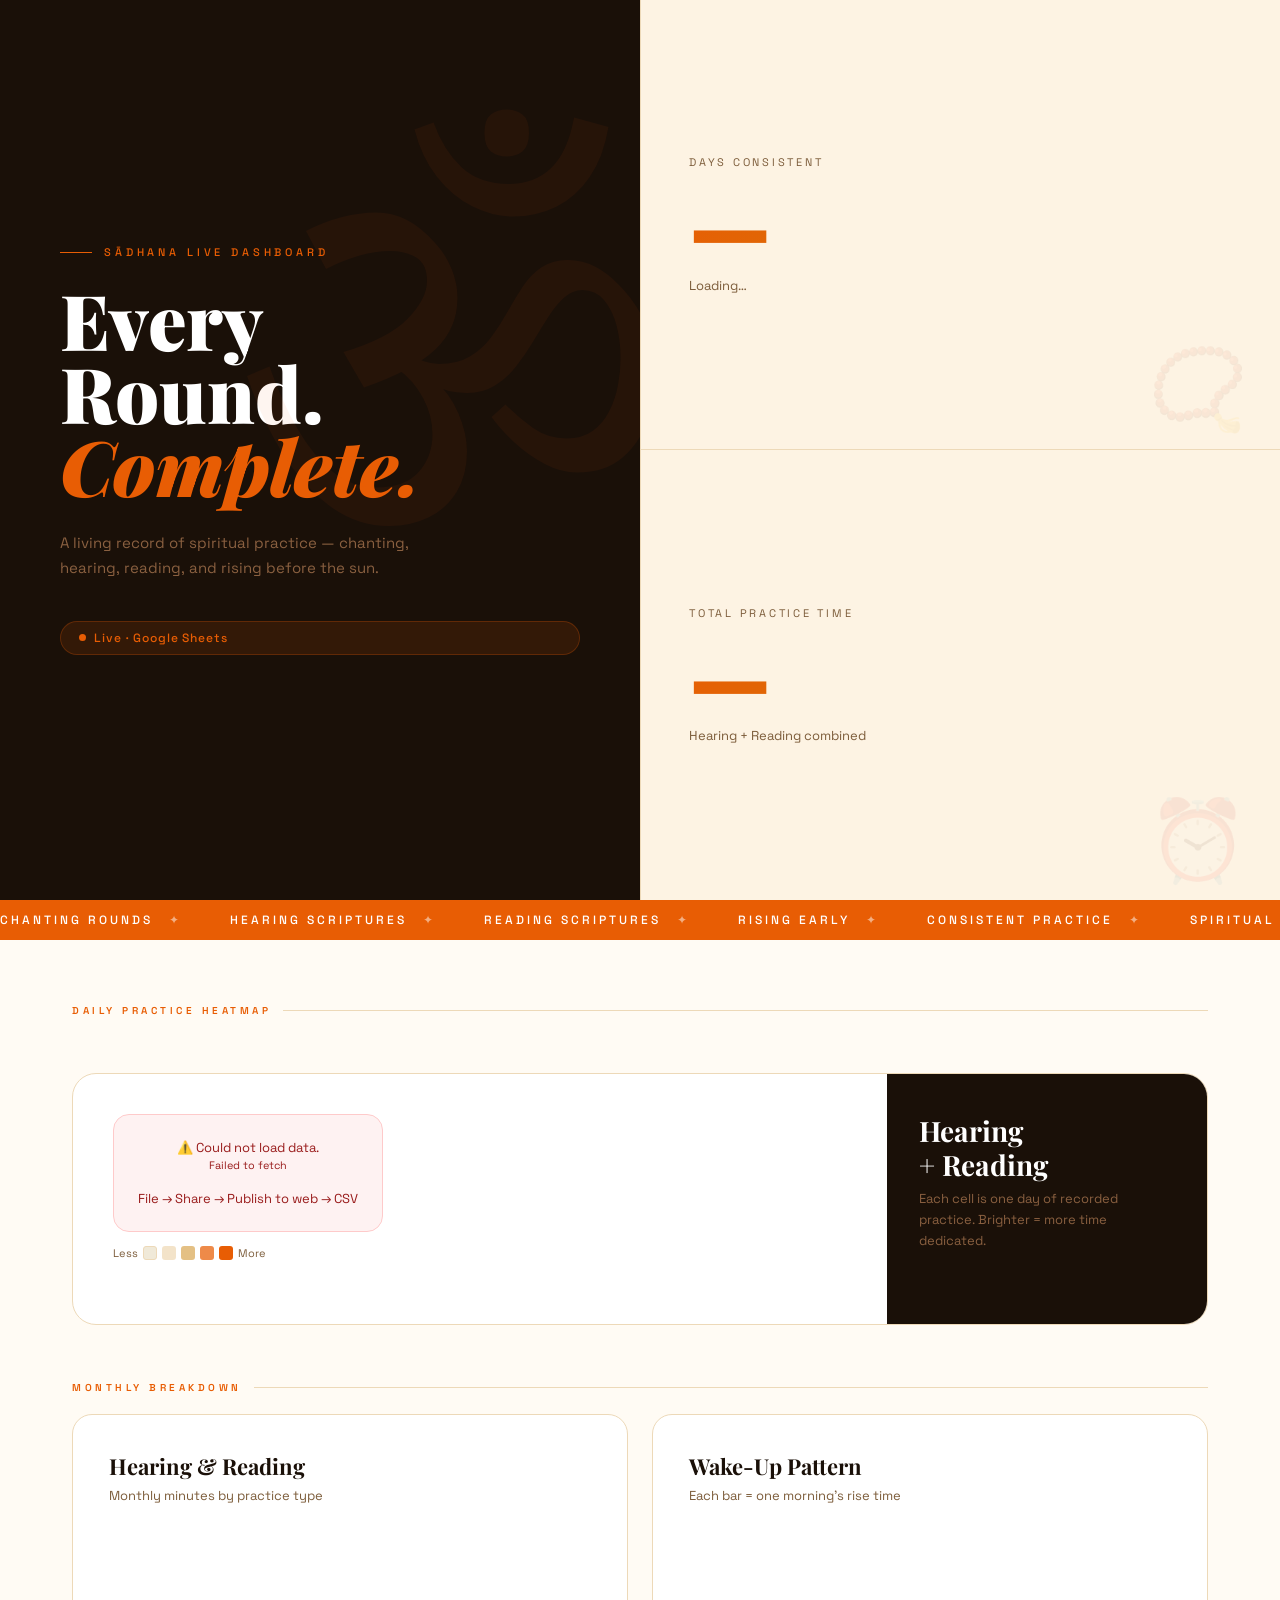
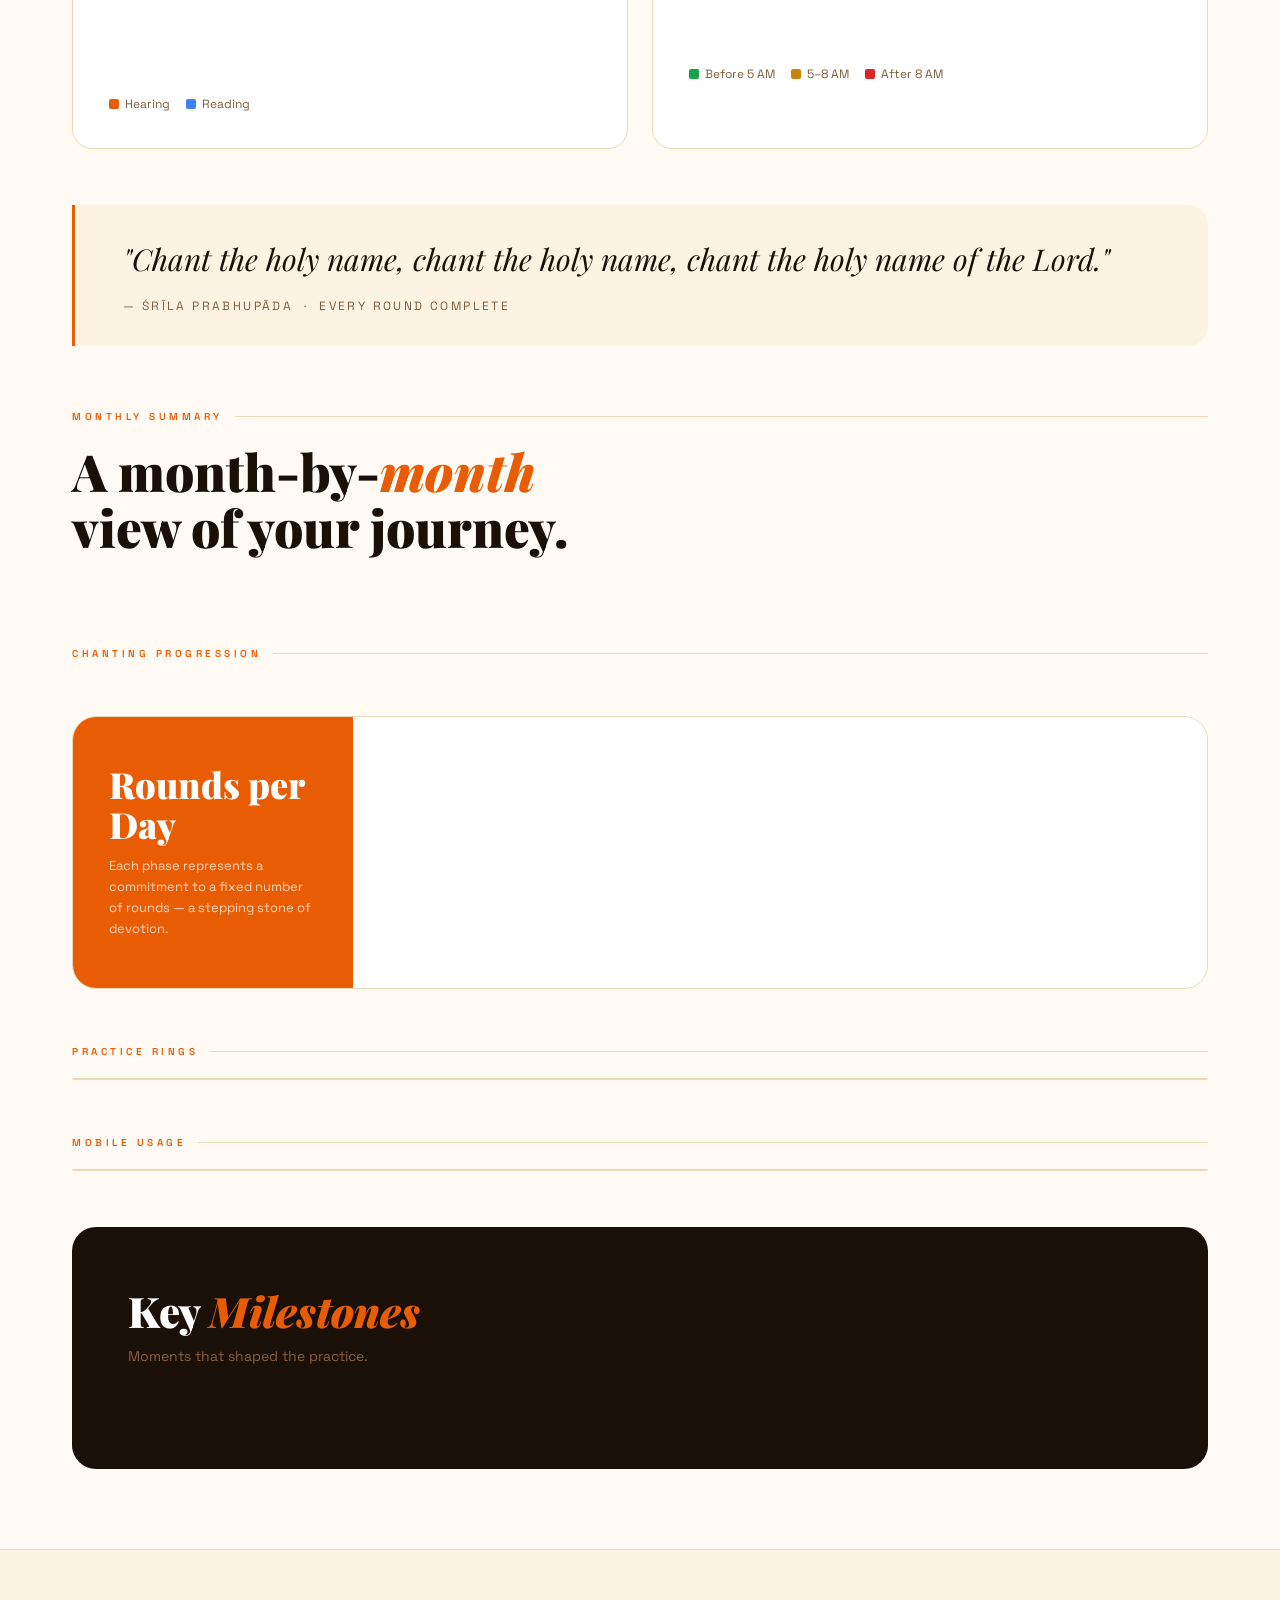
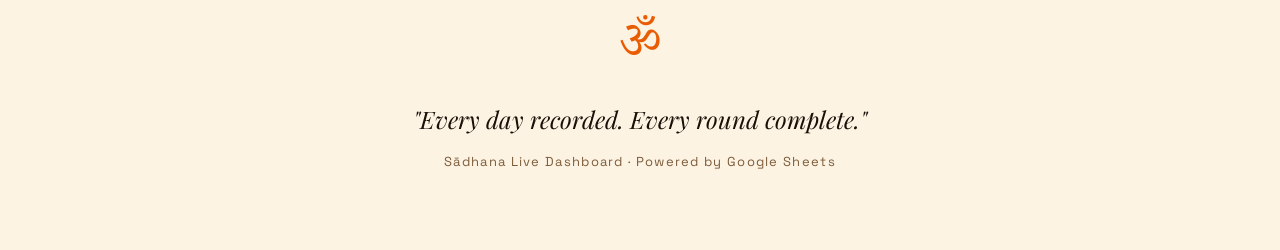
==== commit 2d311d9c: "Update index.html" ====
--- a/index.html
+++ b/index.html
@@ -3,651 +3,528 @@
 <head>
 <meta charset="UTF-8">
 <meta name="viewport" content="width=device-width, initial-scale=1.0">
-<title>Sādhana Live - Editorial Edition</title>
-<link href="https://fonts.googleapis.com/css2?family=Playfair+Display:ital,wght@0,400;0,700;0,900;1,400;1,700&family=Space+Grotesk:wght@300;400;500;600;700&family=Noto+Serif+Devanagari:wght@400;700;900&display=swap" rel="stylesheet">
+<title>Sādhana Live</title>
+<link href="https://fonts.googleapis.com/css2?family=Playfair+Display:ital,wght@0,400;0,700;0,900;1,400;1,700&family=Space+Grotesk:wght@300;400;500;600&family=Noto+Serif+Devanagari:wght@400;700&display=swap" rel="stylesheet">
 <style>
-  :root {
-    --bg: #FBF6ED;
-    --ink: #1C0F00;
-    --saffron: #E8540A;
-    --gold: #B8860B;
-    --lotus: #C2185B;
-    --surface: #FFFFFF;
-    --muted: #8c7a6b;
-    --border: rgba(184, 134, 11, 0.2);
-    --shadow-rest: 0 4px 12px rgba(28, 15, 0, 0.04);
-    --shadow-hover: 0 12px 40px rgba(184, 134, 11, 0.18);
-    --ease: cubic-bezier(0.25, 1, 0.5, 1);
-  }
-
-  * { margin: 0; padding: 0; box-sizing: border-box; }
-  html { scroll-behavior: smooth; }
-  body { background: var(--bg); color: var(--ink); font-family: 'Space Grotesk', sans-serif; overflow-x: hidden; display: flex; }
-
-  /* SCROLL PROGRESS */
-  #scroll-progress { position: fixed; top: 0; left: 0; height: 4px; background: var(--saffron); width: 0%; z-index: 10000; transition: width 0.1s; }
-
-  /* SIDEBAR NAV */
-  .sidebar { width: 80px; background: var(--ink); height: 100vh; position: fixed; left: 0; top: 0; display: flex; flex-direction: column; align-items: center; padding: 40px 0; z-index: 1000; border-right: 1px solid rgba(255,255,255,0.1); transition: width 0.4s var(--ease); overflow: hidden; white-space: nowrap; }
-  .sidebar:hover { width: 220px; align-items: flex-start; padding-left: 24px; }
-  .nav-link { color: rgba(255,255,255,0.5); text-decoration: none; display: flex; align-items: center; gap: 20px; margin: 20px 0; font-weight: 500; font-size: 13px; letter-spacing: 0.15em; text-transform: uppercase; transition: color 0.3s; width: 100%; cursor: pointer; }
-  .nav-link:hover, .nav-link.active { color: var(--saffron); }
-  .nav-icon { font-size: 20px; min-width: 32px; text-align: center; }
-  .nav-text { opacity: 0; transition: opacity 0.3s; }
-  .sidebar:hover .nav-text { opacity: 1; }
-
-  /* MAIN LAYOUT */
-  main { margin-left: 80px; width: calc(100% - 80px); min-height: 100vh; }
-  .container { max-width: 1400px; margin: 0 auto; padding: 0 60px; }
-
-  /* ANIMATIONS */
-  .reveal { opacity: 0; transform: translateY(40px); transition: all 0.8s var(--ease); }
-  .reveal.visible { opacity: 1; transform: translateY(0); }
-  @keyframes rotateMandala { from { transform: translate(-50%, -50%) rotate(0deg); } to { transform: translate(-50%, -50%) rotate(360deg); } }
-  @keyframes pulseFlame { 0%, 100% { transform: scale(1); opacity: 0.8; } 50% { transform: scale(1.15); opacity: 1; } }
-
-  /* HERO */
-  .hero { position: relative; height: 100vh; display: flex; flex-direction: column; justify-content: center; overflow: hidden; padding: 0 80px; }
-  .mandala-bg { position: absolute; top: 50%; left: 70%; width: 120vw; max-width: 1200px; opacity: 0.04; transform-origin: center; animation: rotateMandala 120s linear infinite; pointer-events: none; z-index: 0; }
-  .hero-om { position: absolute; right: -5%; top: 50%; transform: translateY(-50%); font-family: 'Noto Serif Devanagari', serif; font-size: 50vw; color: rgba(232,84,10,0.03); line-height: 1; z-index: 0; pointer-events: none; text-shadow: 0 0 100px rgba(232,84,10,0.2); }
-  .hero-content { position: relative; z-index: 10; max-width: 800px; }
-  .hero-eyebrow { font-size: 12px; letter-spacing: 0.4em; text-transform: uppercase; color: var(--saffron); font-weight: 600; display: flex; align-items: center; gap: 16px; margin-bottom: 30px; }
-  .hero-eyebrow::before { content: ''; width: 40px; height: 1px; background: var(--saffron); }
-  .hero-title { font-family: 'Playfair Display', serif; font-size: clamp(60px, 8vw, 120px); font-weight: 900; line-height: 0.9; margin-bottom: 40px; color: var(--ink); }
-  .hero-title em { color: var(--lotus); font-style: italic; }
-  
-  .odometer-wrap { display: flex; align-items: baseline; gap: 12px; font-family: 'Playfair Display', serif; }
-  .odometer { font-size: clamp(40px, 5vw, 72px); font-weight: 900; color: var(--saffron); line-height: 1; font-variant-numeric: tabular-nums; }
-  .flame-icon { width: 40px; height: 40px; fill: var(--saffron); animation: pulseFlame 2s ease-in-out infinite; transform-origin: bottom; }
-  .hero-desc { font-size: 16px; color: var(--muted); max-width: 400px; margin-top: 10px; line-height: 1.6; }
-
-  /* ORNAMENTAL DIVIDER */
-  .section-divider { display: flex; align-items: center; justify-content: center; gap: 20px; padding: 60px 0; opacity: 0.3; }
-  .section-divider::before, .section-divider::after { content: ''; height: 1px; flex: 1; background: var(--gold); }
-  .section-divider svg { width: 24px; height: 24px; fill: var(--gold); }
-
-  /* SECTIONS & GRID */
-  section { padding: 80px 0; position: relative; }
-  .section-bg-num { position: absolute; top: 0; left: -40px; font-family: 'Playfair Display', serif; font-size: 240px; font-weight: 900; color: var(--gold); opacity: 0.05; line-height: 1; pointer-events: none; z-index: 0; }
-  .section-header { margin-bottom: 48px; position: relative; z-index: 1; }
-  .sec-title { font-family: 'Playfair Display', serif; font-size: 48px; font-weight: 900; color: var(--ink); }
-  .sec-title em { color: var(--saffron); font-style: italic; }
-
-  .editorial-grid { display: grid; grid-template-columns: repeat(12, 1fr); gap: 32px; position: relative; z-index: 1; }
-  .col-12 { grid-column: span 12; }
-  .col-8 { grid-column: span 8; }
-  .col-4 { grid-column: span 4; }
-  .col-6 { grid-column: span 6; }
-
-  /* MICRO-ELEVATION CARDS */
-  .card { background: var(--surface); border: 1px solid var(--border); border-radius: 16px; padding: 40px; transition: all 0.4s var(--ease); box-shadow: var(--shadow-rest); position: relative; overflow: hidden; cursor: default; }
-  .card:hover { transform: translateY(-6px); box-shadow: var(--shadow-hover); border-color: rgba(184, 134, 11, 0.4); }
-  .card:active { transform: translateY(-2px); box-shadow: var(--shadow-rest); }
-  .card-title { font-size: 11px; letter-spacing: 0.25em; text-transform: uppercase; color: var(--muted); margin-bottom: 16px; font-weight: 700; display: flex; justify-content: space-between; }
-
-  /* HEATMAP (GITHUB STYLE) */
-  .heatmap-scroll { overflow-x: auto; padding-bottom: 16px; scrollbar-width: thin; scrollbar-color: var(--gold) var(--bg); }
-  .heatmap-grid { display: grid; grid-template-rows: repeat(7, 1fr); grid-auto-flow: column; gap: 4px; min-width: max-content; }
-  .hm-cell { width: 16px; height: 16px; border-radius: 3px; background: #F0EAD6; transition: transform 0.2s, box-shadow 0.2s; position: relative; cursor: crosshair; }
-  .hm-cell:hover { transform: scale(1.4); z-index: 10; box-shadow: 0 4px 12px rgba(0,0,0,0.15); border: 1px solid var(--ink); }
-  .hm-cell.l1 { background: rgba(232,84,10,0.2); }
-  .hm-cell.l2 { background: rgba(232,84,10,0.5); }
-  .hm-cell.l3 { background: rgba(232,84,10,0.8); }
-  .hm-cell.l4 { background: var(--saffron); box-shadow: 0 0 10px rgba(232,84,10,0.4); }
-  .hm-cell.streak { border: 2px solid var(--gold); box-shadow: 0 0 8px var(--gold); }
-  
-  .hm-tooltip { position: absolute; bottom: calc(100% + 10px); left: 50%; transform: translateX(-50%) translateY(10px); background: var(--ink); color: #fff; padding: 16px; border-radius: 12px; width: max-content; min-width: 180px; opacity: 0; pointer-events: none; transition: all 0.2s; z-index: 100; box-shadow: 0 10px 30px rgba(0,0,0,0.3); border: 1px solid rgba(255,255,255,0.1); }
-  .hm-cell:hover .hm-tooltip { opacity: 1; transform: translateX(-50%) translateY(0); }
-  .hm-tooltip::after { content: ''; position: absolute; top: 100%; left: 50%; margin-left: -6px; border-width: 6px; border-style: solid; border-color: var(--ink) transparent transparent transparent; }
-  .tt-date { font-family: 'Playfair Display', serif; font-size: 16px; font-weight: 700; color: var(--saffron); margin-bottom: 8px; border-bottom: 1px solid rgba(255,255,255,0.1); padding-bottom: 8px; }
-  .tt-stat { display: flex; justify-content: space-between; font-size: 12px; margin-bottom: 4px; color: rgba(255,255,255,0.7); }
-  .tt-stat span:last-child { color: #fff; font-weight: 600; }
-
-  /* HYBRID CHART (BAR + SVG LINE) */
-  .chart-container { position: relative; height: 280px; margin-top: 24px; display: flex; align-items: flex-end; gap: 4px; }
-  .bar-col { flex: 1; display: flex; flex-direction: column; justify-content: flex-end; height: 100%; position: relative; z-index: 1; }
-  .bar-stack { width: 100%; border-radius: 4px 4px 0 0; overflow: hidden; display: flex; flex-direction: column; cursor: pointer; transition: opacity 0.2s; }
-  .bar-stack:hover { opacity: 0.7; }
-  .bar-segment { width: 100%; transition: height 1s var(--ease); }
-  .bar-h { background: var(--saffron); }
-  .bar-r { background: var(--lotus); }
-  .bar-lbl { font-size: 10px; color: var(--muted); text-align: center; margin-top: 8px; transform: rotate(-45deg); transform-origin: left top; white-space: nowrap; height: 20px; }
-  .chart-overlay { position: absolute; inset: 0; pointer-events: none; z-index: 2; height: 100%; width: 100%; }
-  polyline { fill: none; stroke: var(--gold); stroke-width: 3; stroke-linecap: round; stroke-linejoin: round; filter: drop-shadow(0 4px 6px rgba(184,134,11,0.3)); stroke-dasharray: 2000; stroke-dashoffset: 2000; animation: drawLine 2s forwards 1s; }
-  @keyframes drawLine { to { stroke-dashoffset: 0; } }
-
-  /* WAKE CHART */
-  .wake-chart { position: relative; height: 200px; display: flex; align-items: flex-end; gap: 2px; margin-top: 24px; }
-  .target-line { position: absolute; left: 0; right: 0; top: 40%; /* Approx 5 AM */ border-top: 1px dashed var(--saffron); z-index: 0; pointer-events: none; }
-  .target-lbl { position: absolute; left: 0; top: calc(40% - 20px); font-size: 10px; color: var(--saffron); letter-spacing: 0.1em; text-transform: uppercase; font-weight: 700; }
-  .w-bar { flex: 1; background: var(--ink); border-radius: 4px 4px 0 0; z-index: 1; transition: height 1s var(--ease), background 0.3s; }
-  .w-bar.early { background: #16A34A; }
-  .w-bar:hover { opacity: 0.8; }
-
-  /* AUTO PULL QUOTES */
-  .pull-quote { grid-column: span 12; padding: 60px; background: var(--ink); border-radius: 20px; text-align: center; position: relative; overflow: hidden; }
-  .pull-quote::before { content: '"'; position: absolute; top: -20px; left: 20px; font-family: 'Playfair Display', serif; font-size: 160px; color: rgba(255,255,255,0.05); line-height: 1; }
-  .pull-quote p { font-family: 'Playfair Display', serif; font-size: clamp(24px, 3vw, 42px); color: #fff; font-style: italic; line-height: 1.4; position: relative; z-index: 1; }
-  .pull-quote p em { color: var(--saffron); }
-
-  /* MONTH BENTO */
-  .month-grid { display: grid; grid-template-columns: repeat(auto-fill, minmax(280px, 1fr)); gap: 24px; }
-  .month-card { background: var(--surface); border: 1px solid var(--border); border-radius: 16px; padding: 30px; cursor: pointer; transition: all 0.4s var(--ease); box-shadow: var(--shadow-rest); position: relative; }
-  .month-card::before { content: ''; position: absolute; top: 0; left: 0; width: 4px; height: 100%; background: var(--saffron); border-radius: 16px 0 0 16px; opacity: 0; transition: opacity 0.3s; }
-  .month-card:hover { transform: translateY(-4px); box-shadow: var(--shadow-hover); }
-  .month-card:hover::before { opacity: 1; }
-  .mc-header { display: flex; justify-content: space-between; align-items: baseline; margin-bottom: 24px; }
-  .mc-title { font-family: 'Playfair Display', serif; font-size: 24px; font-weight: 700; color: var(--ink); }
-  .mc-score { display: flex; align-items: center; gap: 8px; font-size: 12px; font-weight: 700; padding: 4px 12px; border-radius: 100px; background: rgba(184,134,11,0.1); color: var(--gold); }
-  .mc-stat { display: flex; justify-content: space-between; font-size: 13px; margin-bottom: 12px; border-bottom: 1px solid rgba(0,0,0,0.05); padding-bottom: 8px; }
-  .mc-stat span:last-child { font-weight: 600; color: var(--ink); }
-  .mc-delta.up { color: #16A34A; }
-  .mc-delta.down { color: #DC2626; }
-  
-  .mc-detail { max-height: 0; overflow: hidden; transition: max-height 0.4s var(--ease), margin-top 0.4s; opacity: 0; }
-  .month-card.expanded .mc-detail { max-height: 200px; margin-top: 20px; opacity: 1; }
-  .mini-bar-row { display: flex; align-items: flex-end; gap: 2px; height: 60px; margin-top: 10px; }
-  .mb-bar { flex: 1; background: var(--saffron); min-height: 2px; border-radius: 2px 2px 0 0; }
-
-  /* FOOTER */
-  footer { background: var(--ink); padding: 100px 40px; text-align: center; color: #fff; position: relative; overflow: hidden; }
-  .footer-om { font-family: 'Noto Serif Devanagari', serif; font-size: 80px; color: var(--gold); line-height: 1; margin-bottom: 40px; display: block; opacity: 0.8; }
-  .maha-mantra { font-family: 'Noto Serif Devanagari', serif; font-size: clamp(20px, 3vw, 36px); font-weight: 700; color: var(--saffron); line-height: 1.8; max-width: 800px; margin: 0 auto 60px; }
-  .footer-stats { display: flex; justify-content: center; gap: 60px; border-top: 1px solid rgba(255,255,255,0.1); padding-top: 60px; flex-wrap: wrap; }
-  .fs-item { text-align: center; }
-  .fs-val { font-family: 'Playfair Display', serif; font-size: 32px; font-weight: 900; color: #fff; }
-  .fs-lbl { font-size: 11px; letter-spacing: 0.2em; text-transform: uppercase; color: var(--muted); margin-top: 8px; }
-
-  /* FAB BACK TO TOP */
-  #fab { position: fixed; bottom: 40px; right: 40px; width: 60px; height: 60px; border-radius: 50%; background: var(--saffron); color: #fff; display: flex; align-items: center; justify-content: center; box-shadow: 0 10px 24px rgba(232,84,10,0.4); cursor: pointer; opacity: 0; pointer-events: none; transition: all 0.3s; z-index: 1000; border: none; outline: none; }
-  #fab.visible { opacity: 1; pointer-events: auto; }
-  #fab:hover { transform: translateY(-4px) scale(1.05); }
-  #fab svg { width: 24px; height: 24px; fill: currentColor; }
-
-  /* LOADER */
-  #loader { position: fixed; inset: 0; background: var(--bg); display: flex; flex-direction: column; align-items: center; justify-content: center; z-index: 99999; transition: opacity 0.8s ease; }
-  #loader.out { opacity: 0; pointer-events: none; }
-  .loader-spinner { width: 60px; height: 60px; border: 4px solid var(--border); border-top-color: var(--saffron); border-radius: 50%; animation: spin 1s linear infinite; }
-  @keyframes spin { to { transform: rotate(360deg); } }
-
-  @media(max-width: 1024px) {
-    .sidebar { transform: translateX(-100%); }
-    main { margin-left: 0; width: 100%; }
-    .col-8, .col-4 { grid-column: span 12; }
-    .hero { padding: 0 40px; }
-  }
-  @media(max-width: 600px) {
-    .container { padding: 0 20px; }
-    .hero { padding: 0 20px; }
-    .footer-stats { gap: 30px; flex-direction: column; }
-  }
+*{margin:0;padding:0;box-sizing:border-box}
+:root{
+  --ink:#1A1008;--saffron:#E85D04;--saffron2:#F7931E;--gold:#C9820A;
+  --lotus:#FF6B9D;--sky:#3B82F6;--sage:#16A34A;--cream:#FFFBF4;
+  --warm:#FDF3E3;--card:#FFFFFF;--muted:#7C5C3A;--border:#EDD9B8;--light:#F5ECD8;
+}
+html{scroll-behavior:smooth}
+body{background:var(--cream);color:var(--ink);font-family:'Space Grotesk',sans-serif;overflow-x:hidden;}
+
+#loader{position:fixed;inset:0;background:var(--ink);display:flex;flex-direction:column;align-items:center;justify-content:center;z-index:9999;transition:opacity .8s ease;}
+.loader-om{font-family:'Noto Serif Devanagari',serif;font-size:88px;color:var(--saffron);animation:loaderPulse 1.8s ease-in-out infinite;line-height:1;}
+@keyframes loaderPulse{0%,100%{opacity:.3;transform:scale(.92)}50%{opacity:1;transform:scale(1)}}
+.loader-txt{color:#8A6040;font-size:13px;letter-spacing:.25em;margin-top:20px;text-transform:uppercase;}
+#loader.out{opacity:0;pointer-events:none}
+
+.hero{position:relative;min-height:100vh;display:grid;grid-template-columns:1fr 1fr;overflow:hidden;}
+.hero-left{background:var(--ink);display:flex;flex-direction:column;justify-content:center;padding:80px 60px;position:relative;overflow:hidden;}
+.hero-left::before{content:'ॐ';font-family:'Noto Serif Devanagari',serif;position:absolute;right:-40px;top:50%;transform:translateY(-50%);font-size:500px;color:rgba(232,93,4,.06);line-height:1;pointer-events:none;}
+.hero-eyebrow{font-size:11px;letter-spacing:.35em;text-transform:uppercase;color:var(--saffron);font-weight:500;margin-bottom:24px;display:flex;align-items:center;gap:12px;}
+.hero-eyebrow::before{content:'';width:32px;height:1px;background:var(--saffron);}
+.hero-title{font-family:'Playfair Display',serif;font-size:clamp(48px,6vw,80px);color:#fff;line-height:.95;font-weight:900;margin-bottom:28px;}
+.hero-title em{color:var(--saffron);font-style:italic;}
+.hero-desc{font-size:15px;color:#8A6040;line-height:1.7;max-width:360px;margin-bottom:40px;}
+.live-pill{display:inline-flex;align-items:center;gap:8px;background:rgba(232,93,4,.12);border:1px solid rgba(232,93,4,.25);border-radius:100px;padding:8px 18px;color:var(--saffron);font-size:12px;font-weight:500;letter-spacing:.08em;}
+.live-dot{width:7px;height:7px;border-radius:50%;background:var(--saffron);animation:blink 1.6s ease-in-out infinite;}
+@keyframes blink{0%,100%{opacity:1}50%{opacity:.2}}
+
+.hero-right{background:var(--warm);display:grid;grid-template-rows:1fr 1fr;border-left:1px solid var(--border);}
+.hero-stat-big{padding:52px 48px;border-bottom:1px solid var(--border);display:flex;flex-direction:column;justify-content:center;position:relative;overflow:hidden;}
+.hero-stat-big:last-child{border-bottom:none;}
+.hero-stat-big::after{content:attr(data-icon);position:absolute;right:32px;bottom:20px;font-size:80px;opacity:.08;line-height:1;}
+.hsb-label{font-size:11px;letter-spacing:.25em;text-transform:uppercase;color:var(--muted);margin-bottom:10px;}
+.hsb-num{font-family:'Playfair Display',serif;font-size:clamp(52px,7vw,96px);font-weight:900;line-height:1;background:linear-gradient(135deg,var(--saffron),var(--gold));-webkit-background-clip:text;-webkit-text-fill-color:transparent;background-clip:text;}
+.hsb-sub{font-size:13px;color:var(--muted);margin-top:8px;}
+
+.marquee-strip{background:var(--saffron);padding:12px 0;overflow:hidden;display:flex;}
+.marquee-inner{display:flex;gap:48px;animation:marquee 22s linear infinite;white-space:nowrap;}
+@keyframes marquee{from{transform:translateX(0)}to{transform:translateX(-50%)}}
+.marquee-item{font-size:12px;letter-spacing:.25em;text-transform:uppercase;color:#fff;font-weight:500;display:flex;align-items:center;gap:16px;}
+.marquee-item::after{content:'✦';opacity:.5;}
+
+.wrap{max-width:1200px;margin:0 auto;padding:0 32px;}
+.sec-label{font-size:10px;letter-spacing:.35em;text-transform:uppercase;color:var(--saffron);font-weight:600;display:flex;align-items:center;gap:12px;margin-bottom:20px;}
+.sec-label::after{content:'';flex:1;height:1px;background:var(--border);}
+
+.hm-section{display:grid;grid-template-columns:1fr 320px;gap:0;border:1px solid var(--border);border-radius:24px;overflow:hidden;margin:56px 0;background:var(--card);}
+.hm-main{padding:40px 40px 32px;}
+.hm-sidebar{background:var(--ink);padding:40px 32px;display:flex;flex-direction:column;justify-content:space-between;}
+.hm-sidebar-title{font-family:'Playfair Display',serif;font-size:28px;color:#fff;font-weight:700;line-height:1.2;margin-bottom:8px;}
+.hm-sidebar-sub{font-size:13px;color:#8A6040;line-height:1.6;}
+.hm-sidebar-stats{margin-top:auto;padding-top:32px;}
+.hms-item{padding:16px 0;border-top:1px solid rgba(255,255,255,.08);display:flex;justify-content:space-between;align-items:center;}
+.hms-item:last-child{border-bottom:1px solid rgba(255,255,255,.08);}
+.hms-lbl{font-size:11px;color:#8A6040;letter-spacing:.1em;text-transform:uppercase;}
+.hms-val{font-family:'Playfair Display',serif;font-size:22px;color:var(--saffron);font-weight:700;}
+
+.heatmap{display:flex;flex-wrap:wrap;gap:3px;}
+.hm-cell{width:22px;height:22px;border-radius:4px;cursor:pointer;flex-shrink:0;transition:transform .15s;position:relative;}
+.hm-cell:hover{transform:scale(1.5);z-index:10;}
+.hm-cell.l0{background:#F0E9D8;}
+.hm-cell.l1{background:rgba(201,130,10,.22);}
+.hm-cell.l2{background:rgba(201,130,10,.5);}
+.hm-cell.l3{background:rgba(232,93,4,.72);}
+.hm-cell.l4{background:var(--saffron);}
+.tip{display:none;position:absolute;bottom:calc(100%+8px);left:50%;transform:translateX(-50%);background:var(--ink);color:#fff;border-radius:8px;padding:6px 10px;font-size:11px;white-space:nowrap;z-index:100;pointer-events:none;}
+.tip::after{content:'';position:absolute;top:100%;left:50%;transform:translateX(-50%);border:5px solid transparent;border-top-color:var(--ink);}
+.hm-cell:hover .tip{display:block;}
+.hm-legend{display:flex;align-items:center;gap:5px;margin-top:14px;font-size:11px;color:var(--muted);}
+.hm-legend div{width:14px;height:14px;border-radius:3px;}
+
+.charts-row{display:grid;grid-template-columns:1fr 1fr;gap:24px;margin:0 0 56px;}
+.chart-card{background:var(--card);border:1px solid var(--border);border-radius:20px;padding:36px;overflow:hidden;}
+.chart-card-title{font-family:'Playfair Display',serif;font-size:22px;font-weight:700;margin-bottom:6px;}
+.chart-card-sub{font-size:13px;color:var(--muted);margin-bottom:28px;}
+.bar-chart{display:flex;gap:5px;align-items:flex-end;height:150px;}
+.bar-group{flex:1;display:flex;flex-direction:column;align-items:center;gap:4px;min-width:0;}
+.bar-wrap{width:100%;display:flex;align-items:flex-end;height:118px;gap:3px;}
+.bar{flex:1;border-radius:6px 6px 0 0;min-height:2px;cursor:pointer;transition:opacity .18s;}
+.bar:hover{opacity:.75;}
+.bar.h{background:var(--saffron);}
+.bar.r{background:var(--sky);}
+.bar-lbl{font-size:9px;color:var(--muted);text-align:center;white-space:nowrap;font-weight:500;}
+.chart-legend-row{display:flex;gap:16px;margin-top:14px;font-size:12px;color:var(--muted);}
+.chart-legend-row span{display:flex;align-items:center;gap:6px;}
+.dot{width:10px;height:10px;border-radius:2px;display:inline-block;}
+
+.wake-chart{display:flex;align-items:flex-end;gap:2px;height:120px;}
+.wb{flex:1;border-radius:4px 4px 0 0;min-height:2px;min-width:0;cursor:pointer;position:relative;}
+.wb:hover .tip{display:block;}
+.wb.early{background:var(--sage);}
+.wb.mid{background:var(--gold);}
+.wb.late{background:#DC2626;}
+
+.big-quote{border-left:3px solid var(--saffron);padding:32px 48px;margin:56px 0;background:var(--warm);border-radius:0 20px 20px 0;}
+.big-quote blockquote{font-family:'Playfair Display',serif;font-size:clamp(20px,2.5vw,30px);font-style:italic;color:var(--ink);line-height:1.5;}
+.big-quote cite{display:block;margin-top:16px;font-size:12px;letter-spacing:.2em;text-transform:uppercase;color:var(--muted);font-style:normal;}
+
+.bento-title{font-family:'Playfair Display',serif;font-size:clamp(32px,4vw,52px);font-weight:900;margin-bottom:8px;line-height:1.1;}
+.bento-title em{color:var(--saffron);font-style:italic;}
+.month-bento{display:grid;grid-template-columns:repeat(auto-fill,minmax(180px,1fr));gap:14px;margin-top:28px;}
+.mb{background:var(--card);border:1px solid var(--border);border-radius:16px;padding:20px 18px;transition:transform .2s,box-shadow .2s,border-color .2s;position:relative;overflow:hidden;}
+.mb::before{content:'';position:absolute;left:0;top:0;bottom:0;width:3px;background:var(--saffron);border-radius:3px 0 0 3px;}
+.mb:hover{transform:translateY(-4px);box-shadow:0 12px 32px rgba(26,16,8,.1);border-color:rgba(201,130,10,.3);}
+.mb-name{font-size:10px;letter-spacing:.2em;text-transform:uppercase;color:var(--saffron);font-weight:600;margin-bottom:14px;}
+.mb-stat{display:flex;justify-content:space-between;font-size:12px;color:var(--muted);margin-bottom:5px;}
+.mb-stat span:last-child{color:var(--ink);font-weight:500;}
+.mb-prog{height:2px;background:var(--light);border-radius:2px;margin-top:12px;overflow:hidden;}
+.mb-prog-fill{height:100%;background:var(--saffron);border-radius:2px;}
+
+.phases-section{display:grid;grid-template-columns:280px 1fr;gap:0;border:1px solid var(--border);border-radius:24px;overflow:hidden;margin:56px 0;}
+.phases-intro{background:var(--saffron);padding:48px 36px;display:flex;flex-direction:column;justify-content:center;}
+.phases-intro h2{font-family:'Playfair Display',serif;font-size:36px;font-weight:900;color:#fff;line-height:1.1;margin-bottom:12px;}
+.phases-intro p{font-size:13px;color:rgba(255,255,255,.75);line-height:1.6;}
+.phases-cards{background:var(--card);padding:40px 36px;display:flex;gap:14px;flex-wrap:wrap;align-items:flex-start;}
+.phase-card{flex:1;min-width:120px;background:var(--warm);border:1px solid var(--border);border-radius:16px;padding:24px 18px;text-align:center;transition:border-color .2s,transform .2s;}
+.phase-card:hover{border-color:var(--saffron);transform:translateY(-3px);}
+.pc-num{font-family:'Playfair Display',serif;font-size:52px;font-weight:900;color:var(--saffron);line-height:1;}
+.pc-sub{font-size:9px;letter-spacing:.18em;text-transform:uppercase;color:var(--muted);margin:4px 0 10px;}
+.pc-dates{font-size:11px;color:var(--ink);}
+.pc-days{font-size:12px;color:var(--gold);margin-top:5px;font-weight:500;}
+
+.rings-section{display:flex;gap:0;flex-wrap:wrap;border:1px solid var(--border);border-radius:24px;overflow:hidden;margin:0 0 56px;background:var(--card);}
+.ring-block{flex:1;min-width:200px;padding:40px 24px;text-align:center;border-right:1px solid var(--border);transition:background .2s;}
+.ring-block:last-child{border-right:none;}
+.ring-block:hover{background:var(--warm);}
+svg.ring-svg{transform:rotate(-90deg);}
+svg.ring-svg circle{fill:none;stroke-linecap:round;}
+.rng-val{font-family:'Playfair Display',serif;font-size:28px;font-weight:700;color:var(--ink);margin-top:12px;}
+.rng-lbl{font-size:10px;letter-spacing:.18em;text-transform:uppercase;color:var(--muted);margin-top:4px;}
+
+.mobile-section{display:grid;grid-template-columns:repeat(4,1fr);gap:0;border:1px solid var(--border);border-radius:24px;overflow:hidden;margin:0 0 56px;}
+.mob-block{padding:40px 28px;text-align:center;border-right:1px solid var(--border);background:var(--card);transition:background .2s;}
+.mob-block:last-child{border-right:none;}
+.mob-block:hover{background:var(--warm);}
+.mob-icon{font-size:28px;margin-bottom:12px;}
+.mob-num{font-family:'Playfair Display',serif;font-size:38px;font-weight:900;color:var(--saffron);line-height:1;}
+.mob-lbl{font-size:10px;letter-spacing:.18em;text-transform:uppercase;color:var(--muted);margin-top:6px;}
+
+.timeline-section{background:var(--ink);border-radius:24px;padding:56px;margin:0 0 80px;}
+.tl-heading{font-family:'Playfair Display',serif;font-size:clamp(28px,3.5vw,42px);font-weight:900;color:#fff;margin-bottom:8px;}
+.tl-heading em{color:var(--saffron);font-style:italic;}
+.tl-sub{font-size:14px;color:#8A6040;margin-bottom:48px;}
+.tl-list{position:relative;padding-left:32px;}
+.tl-list::before{content:'';position:absolute;left:0;top:6px;bottom:6px;width:1px;background:linear-gradient(to bottom,var(--saffron),rgba(232,93,4,.1));}
+.tl-item{position:relative;margin-bottom:36px;}
+.tl-item:last-child{margin-bottom:0;}
+.tl-dot{position:absolute;left:-38px;top:4px;width:14px;height:14px;border-radius:50%;background:var(--saffron);border:2px solid var(--ink);box-shadow:0 0 0 3px rgba(232,93,4,.25);}
+.tl-date{font-size:10px;letter-spacing:.2em;text-transform:uppercase;color:var(--saffron);font-weight:500;margin-bottom:4px;}
+.tl-text{font-size:15px;color:#C8B090;line-height:1.5;}
+.tl-text strong{color:#fff;font-weight:500;}
+
+footer{text-align:center;padding:60px 32px 80px;background:var(--warm);border-top:1px solid var(--border);}
+.footer-om{font-family:'Noto Serif Devanagari',serif;font-size:48px;color:var(--saffron);display:block;margin-bottom:16px;}
+.footer-quote{font-family:'Playfair Display',serif;font-style:italic;font-size:clamp(17px,2vw,24px);color:var(--ink);max-width:640px;margin:0 auto 16px;line-height:1.5;}
+.footer-sub{font-size:13px;color:var(--muted);letter-spacing:.1em;}
+
+.err{background:#FEF2F2;border:1px solid #FECACA;border-radius:16px;padding:24px;color:#991B1B;font-size:13px;text-align:center;}
+
+@media(max-width:900px){
+  .hero{grid-template-columns:1fr;}
+  .hero-left{min-height:60vh;padding:52px 28px;}
+  .hero-right{grid-template-rows:auto auto;}
+  .hero-stat-big{padding:36px 28px;}
+  .hm-section{grid-template-columns:1fr;}
+  .hm-sidebar{order:-1;}
+  .charts-row{grid-template-columns:1fr;}
+  .phases-section{grid-template-columns:1fr;}
+  .mobile-section{grid-template-columns:repeat(2,1fr);}
+  .mob-block:nth-child(2){border-right:none;}
+  .mob-block:nth-child(3),.mob-block:nth-child(4){border-top:1px solid var(--border);}
+  .rings-section{flex-direction:column;}
+  .ring-block{border-right:none;border-bottom:1px solid var(--border);}
+  .ring-block:last-child{border-bottom:none;}
+  .timeline-section{padding:36px 28px;}
+  .wrap{padding:0 20px;}
+}
 </style>
 </head>
 <body>
 
-<div id="scroll-progress"></div>
-
-<nav class="sidebar">
-  <a href="#hero" class="nav-link active">
-    <span class="nav-icon">✧</span>
-    <span class="nav-text">Overview</span>
-  </a>
-  <a href="#heatmap-sec" class="nav-link">
-    <span class="nav-icon">▦</span>
-    <span class="nav-text">Daily Heatmap</span>
-  </a>
-  <a href="#charts-sec" class="nav-link">
-    <span class="nav-icon">◒</span>
-    <span class="nav-text">Deep Analytics</span>
-  </a>
-  <a href="#months-sec" class="nav-link">
-    <span class="nav-icon">◫</span>
-    <span class="nav-text">Monthly Bento</span>
-  </a>
-</nav>
-
-<main>
-  <div id="loader"><div class="loader-spinner"></div></div>
-  
-  <section id="hero" class="hero">
-    <svg class="mandala-bg" viewBox="0 0 100 100">
-      <circle cx="50" cy="50" r="48" fill="none" stroke="currentColor" stroke-width="0.5"/>
-      <path d="M50 2 L50 98 M2 50 L98 50 M16 16 L84 84 M16 84 L84 16" stroke="currentColor" stroke-width="0.2"/>
-      <circle cx="50" cy="50" r="30" fill="none" stroke="currentColor" stroke-width="0.5" stroke-dasharray="2 2"/>
-    </svg>
-    <div class="hero-om">ॐ</div>
-    <div class="hero-content reveal">
-      <div class="hero-eyebrow">Sādhana Live Dashboard</div>
-      <h1 class="hero-title">Every Round.<br><em>Complete.</em></h1>
-      <div class="odometer-wrap">
-        <svg class="flame-icon" viewBox="0 0 24 24"><path d="M12,2C12,2 7,8 7,13C7,15.76 9.24,18 12,18C14.76,18 17,15.76 17,13C17,8 12,2 12,2M12,16C10.9,16 10,15.1 10,14C10,12.33 12,10 12,10C12,10 14,12.33 14,14C14,15.1 13.1,16 12,16Z"/></svg>
-        <span class="odometer" id="heroStreak">0</span> 
-        <span style="font-size: 24px; color: var(--muted); font-weight: 500;">Days Devoted</span>
+<div id="loader">
+  <div class="loader-om">ॐ</div>
+  <p class="loader-txt">Fetching your sādhana…</p>
+</div>
+
+<div id="app" style="opacity:0;transition:opacity .8s ease">
+
+<section class="hero">
+  <div class="hero-left">
+    <div class="hero-eyebrow">Sādhana Live Dashboard</div>
+    <h1 class="hero-title">Every<br>Round.<br><em>Complete.</em></h1>
+    <p class="hero-desc">A living record of spiritual practice — chanting, hearing, reading, and rising before the sun.</p>
+    <div class="live-pill">
+      <span class="live-dot"></span>
+      Live · Google Sheets
+    </div>
+  </div>
+  <div class="hero-right">
+    <div class="hero-stat-big" data-icon="📿">
+      <div class="hsb-label">Days Consistent</div>
+      <div class="hsb-num" id="heroConsistent">—</div>
+      <div class="hsb-sub" id="heroDateRange">Loading…</div>
+    </div>
+    <div class="hero-stat-big" data-icon="⏰">
+      <div class="hsb-label">Total Practice Time</div>
+      <div class="hsb-num" id="heroHours">—</div>
+      <div class="hsb-sub">Hearing + Reading combined</div>
+    </div>
+  </div>
+</section>
+
+<div class="marquee-strip">
+  <div class="marquee-inner">
+    <span class="marquee-item">Chanting Rounds</span>
+    <span class="marquee-item">Hearing Scriptures</span>
+    <span class="marquee-item">Reading Scriptures</span>
+    <span class="marquee-item">Rising Early</span>
+    <span class="marquee-item">Consistent Practice</span>
+    <span class="marquee-item">Spiritual Growth</span>
+    <span class="marquee-item">Chanting Rounds</span>
+    <span class="marquee-item">Hearing Scriptures</span>
+    <span class="marquee-item">Reading Scriptures</span>
+    <span class="marquee-item">Rising Early</span>
+    <span class="marquee-item">Consistent Practice</span>
+    <span class="marquee-item">Spiritual Growth</span>
+  </div>
+</div>
+
+<div class="wrap" style="margin-top:64px">
+  <div class="sec-label">Daily Practice Heatmap</div>
+  <div class="hm-section">
+    <div class="hm-main">
+      <div class="heatmap" id="heatmap"></div>
+      <div class="hm-legend">
+        Less
+        <div style="background:#F0E9D8;border:1px solid #EDD9B8"></div>
+        <div style="background:rgba(201,130,10,.22)"></div>
+        <div style="background:rgba(201,130,10,.5)"></div>
+        <div style="background:rgba(232,93,4,.72)"></div>
+        <div style="background:var(--saffron)"></div>
+        More
       </div>
-      <p class="hero-desc">A living, breathing record of spiritual practice. Data pulled live from Google Sheets.</p>
-    </div>
-  </section>
-
-  <div class="container">
-    <div class="section-divider">
-      <svg viewBox="0 0 24 24"><path d="M12 2L15 9L22 12L15 15L12 22L9 15L2 12L9 9L12 2Z"/></svg>
-    </div>
-
-    <!-- HEATMAP SECTION -->
-    <section id="heatmap-sec">
-      <div class="section-bg-num">01</div>
-      <div class="section-header reveal">
-        <h2 class="sec-title">The <em>Tapestry</em> of Practice</h2>
-        <p class="hero-desc">Every day recorded. The golden rings denote your longest consecutive streak.</p>
+    </div>
+    <div class="hm-sidebar">
+      <div>
+        <div class="hm-sidebar-title">Hearing<br>+ Reading</div>
+        <div class="hm-sidebar-sub">Each cell is one day of recorded practice. Brighter = more time dedicated.</div>
       </div>
-      <div class="editorial-grid">
-        <div class="col-12 card reveal">
-          <div class="card-title">Daily Heatmap <span id="streakHighlightText"></span></div>
-          <div class="heatmap-scroll">
-            <div class="heatmap-grid" id="heatmapGrid"></div>
-          </div>
-        </div>
+      <div class="hm-sidebar-stats" id="hmSidebarStats"></div>
+    </div>
+  </div>
+</div>
+
+<div class="wrap">
+  <div class="sec-label">Monthly Breakdown</div>
+  <div class="charts-row">
+    <div class="chart-card">
+      <div class="chart-card-title">Hearing & Reading</div>
+      <div class="chart-card-sub">Monthly minutes by practice type</div>
+      <div class="bar-chart" id="monthlyBars"></div>
+      <div class="chart-legend-row">
+        <span><span class="dot" style="background:var(--saffron)"></span>Hearing</span>
+        <span><span class="dot" style="background:var(--sky)"></span>Reading</span>
       </div>
-    </section>
-
-    <!-- AUTO PULL QUOTE 1 -->
-    <section class="editorial-grid" id="quote-sec1">
-      <div class="pull-quote reveal" id="autoQuote1">
-        <p>Loading insight...</p>
+    </div>
+    <div class="chart-card">
+      <div class="chart-card-title">Wake-Up Pattern</div>
+      <div class="chart-card-sub">Each bar = one morning's rise time</div>
+      <div class="wake-chart" id="wakeChart"></div>
+      <div class="chart-legend-row">
+        <span><span class="dot" style="background:var(--sage)"></span>Before 5 AM</span>
+        <span><span class="dot" style="background:var(--gold)"></span>5–8 AM</span>
+        <span><span class="dot" style="background:#DC2626"></span>After 8 AM</span>
       </div>
-    </section>
-
-    <!-- CHARTS SECTION -->
-    <section id="charts-sec">
-      <div class="section-bg-num">02</div>
-      <div class="section-header reveal">
-        <h2 class="sec-title">Deep <em>Analytics</em></h2>
-        <p class="hero-desc">Trends in hearing, reading, and rising early.</p>
-      </div>
-      <div class="editorial-grid">
-        <!-- Hybrid Chart -->
-        <div class="col-8 card reveal">
-          <div class="card-title">Scripture Immersion (Min) 
-            <span style="display:flex;gap:12px;align-items:center;">
-              <span style="color:var(--saffron)">■ Hearing</span>
-              <span style="color:var(--lotus)">■ Reading</span>
-              <span style="color:var(--gold)">— 7 Day Avg</span>
-            </span>
-          </div>
-          <div class="chart-container" id="hybridChart">
-            <!-- Bars injected by JS -->
-            <svg class="chart-overlay" preserveAspectRatio="none" id="hybridSvg">
-              <polyline id="hybridLine" points=""/>
-            </svg>
-          </div>
-        </div>
-        
-        <!-- Wake Chart -->
-        <div class="col-4 card reveal">
-          <div class="card-title">Brahma Muhurta <span>Target: 5 AM</span></div>
-          <div class="wake-chart" id="wakeChart">
-            <div class="target-line"></div>
-            <div class="target-lbl">5:00 AM</div>
-            <!-- Bars injected by JS -->
-          </div>
-        </div>
-      </div>
-    </section>
-
-    <!-- AUTO PULL QUOTE 2 -->
-    <section class="editorial-grid" id="quote-sec2">
-      <div class="pull-quote reveal" id="autoQuote2" style="background: var(--surface); border: 1px solid var(--border);">
-        <p style="color: var(--ink);">Loading insight...</p>
-      </div>
-    </section>
-
-    <!-- MONTHS BENTO -->
-    <section id="months-sec">
-      <div class="section-bg-num">03</div>
-      <div class="section-header reveal">
-        <h2 class="sec-title">Monthly <em>Review</em></h2>
-        <p class="hero-desc">Click any month to expand its daily rhythm.</p>
-      </div>
-      <div class="month-grid" id="monthGrid">
-        <!-- Cards injected by JS -->
-      </div>
-    </section>
-  </div>
-
-  <footer>
-    <span class="footer-om">ॐ</span>
-    <div class="maha-mantra">
-      हरे कृष्ण हरे कृष्ण कृष्ण कृष्ण हरे हरे ।<br>
-      हरे राम हरे राम राम राम हरे हरे ॥
-    </div>
-    <div class="footer-stats" id="footerStats">
-      <!-- Injected by JS -->
-    </div>
-  </footer>
-</main>
-
-<button id="fab" onclick="window.scrollTo(0,0)" aria-label="Back to top">
-  <svg viewBox="0 0 24 24"><path d="M12 4l-8 8h6v8h4v-8h6z"/></svg>
-</button>
+    </div>
+  </div>
+</div>
+
+<div class="wrap">
+  <div class="big-quote">
+    <blockquote>"Chant the holy name, chant the holy name, chant the holy name of the Lord."</blockquote>
+    <cite>— Śrīla Prabhupāda &nbsp;·&nbsp; Every round complete</cite>
+  </div>
+</div>
+
+<div class="wrap" style="margin-top:64px">
+  <div class="sec-label">Monthly Summary</div>
+  <div class="bento-title">A month-by-<em>month</em><br>view of your journey.</div>
+  <div class="month-bento" id="monthGrid"></div>
+</div>
+
+<div class="wrap" style="margin-top:64px">
+  <div class="sec-label">Chanting Progression</div>
+  <div class="phases-section">
+    <div class="phases-intro">
+      <h2>Rounds per Day</h2>
+      <p>Each phase represents a commitment to a fixed number of rounds — a stepping stone of devotion.</p>
+    </div>
+    <div class="phases-cards" id="phases"></div>
+  </div>
+</div>
+
+<div class="wrap" style="margin-top:56px">
+  <div class="sec-label">Practice Rings</div>
+  <div class="rings-section" id="rings"></div>
+</div>
+
+<div class="wrap" style="margin-top:56px">
+  <div class="sec-label">Mobile Usage</div>
+  <div class="mobile-section" id="mobSection"></div>
+</div>
+
+<div class="wrap" style="margin-top:56px">
+  <div class="timeline-section">
+    <div class="tl-heading">Key <em>Milestones</em></div>
+    <div class="tl-sub">Moments that shaped the practice.</div>
+    <div class="tl-list" id="milestones"></div>
+  </div>
+</div>
+
+<footer>
+  <span class="footer-om">ॐ</span>
+  <div class="footer-quote">"Every day recorded. Every round complete."</div>
+  <div class="footer-sub">Sādhana Live Dashboard · Powered by Google Sheets</div>
+</footer>
+
+</div>
 
 <script>
-const SHEET_CSV = "https://docs.google.com/spreadsheets/d/e/2PACX-1vRoyUszFu7zBrONHTjBdD_cCdySDDpvMAO3jOcStdRmI4-8xpAlUHYpFEp-DnwC8IhEXAFByheb-XTr/pub?output=csv";
-
-// Data Parsing Utils
-function parseCSV(t) {
-  const lines = t.trim().split('\n');
-  const headers = lines[0].split(',').map(h => h.trim());
-  const rows = [];
-  for (let i = 1; i < lines.length; i++) {
-    const cols = lines[i].split(',').map(c => c.trim());
-    if (!cols[0]) continue;
-    const o = {};
-    headers.forEach((h, j) => o[h] = cols[j] || '');
-    rows.push(o);
+const SHEET_CSV="https://docs.google.com/spreadsheets/d/e/2PACX-1vRoyUszFu7zBrONHTjBdD_cCdySDDpvMAO3jOcStdRmI4-8xpAlUHYpFEp-DnwC8IhEXAFByheb-XTr/pub?output=csv";
+
+function parseCSV(t){
+  const lines=t.trim().split('\n'),headers=lines[0].split(',').map(h=>h.trim()),rows=[];
+  for(let i=1;i<lines.length;i++){
+    const cols=lines[i].split(',').map(c=>c.trim());
+    if(!cols[0])continue;
+    const o={};headers.forEach((h,j)=>o[h]=cols[j]||'');rows.push(o);
   }
   return rows;
 }
-function parseMins(s) {
-  if (!s) return 0;
-  s = s.toString().trim();
-  const m1 = s.match(/^(\d+)\s*min/i); if (m1) return +m1[1];
-  const m2 = s.match(/^(\d+)h[.\s]?(\d+)/i); if (m2) return +m2[1] * 60 + +m2[2];
-  const m3 = s.match(/^(\d+)/); return m3 ? +m3[1] : 0;
-}
-function parseWake(s) {
-  if (!s) return 8;
-  s = s.toString().trim();
-  const m = s.match(/(\d+)[.:,](\d+)\s*(AM|PM)/i); if (!m) return 8;
-  let h = +m[1], mn = +m[2], ap = m[3].toUpperCase();
-  if (ap === 'PM' && h !== 12) h += 12;
-  if (ap === 'AM' && h === 12) h = 0;
-  return h + mn / 60;
-}
-function formatTime(dec) {
-  let h = Math.floor(dec);
-  let m = Math.round((dec - h) * 60);
-  let ap = h >= 12 ? 'PM' : 'AM';
-  if (h > 12) h -= 12;
-  if (h === 0) h = 12;
-  return `${h}:${m.toString().padStart(2, '0')} ${ap}`;
-}
-function parseRounds(s) { const m = (s || '').match(/(\d+)/); return m ? +m[1] : 0; }
-function parseDate(dStr) {
-  const p = dStr.split('/');
-  return new Date(+p[2], +p[0]-1, +p[1]);
-}
-
-async function init() {
-  try {
-    const resp = await fetch(SHEET_CSV);
-    if (!resp.ok) throw new Error('Fetch failed');
-    const rows = parseCSV(await resp.text()).filter(r => r['Date'] && r['Date'].match(/\d+\/\d+\/\d+/));
-    if (!rows.length) throw new Error('No data');
-    
-    let entries = rows.map(r => {
-      const d = parseDate(r['Date']);
-      return {
-        dateStr: r['Date'],
-        dateObj: d,
-        wake: parseWake(r['Wake up time']),
-        wakeStr: r['Wake up time'] || 'N/A',
-        rounds: parseRounds(r['Chanting Rounds']),
-        hearing: parseMins(r['Hearing']),
-        reading: parseMins(r['Reading']),
-        totalMin: parseMins(r['Hearing']) + parseMins(r['Reading'])
-      };
-    }).filter(e => e.rounds > 0).sort((a, b) => a.dateObj - b.dateObj);
-
+function parseMins(s){
+  if(!s)return 0;s=s.toString().trim();
+  const m1=s.match(/^(\d+)\s*min/i);if(m1)return+m1[1];
+  const m2=s.match(/^(\d+)h[.\s]?(\d+)/i);if(m2)return+m2[1]*60+ +m2[2];
+  const m3=s.match(/^(\d+)/);return m3?+m3[1]:0;
+}
+function parseWake(s){
+  if(!s)return 8;s=s.toString().trim();
+  const m=s.match(/(\d+)[.:,](\d+)\s*(AM|PM)/i);if(!m)return 8;
+  let h=+m[1],mn=+m[2],ap=m[3].toUpperCase();
+  if(ap==='PM'&&h!==12)h+=12;if(ap==='AM'&&h===12)h=0;
+  return h+mn/60;
+}
+function parseMobile(s){
+  if(!s)return 0;s=s.toString().trim();
+  const m=s.match(/(\d+)h[.\s]?(\d+)/i);if(m)return+m[1]*60+ +m[2];
+  const m2=s.match(/(\d+)/);return m2?+m2[1]:0;
+}
+function parseRounds(s){const m=(s||'').match(/(\d+)/);return m?+m[1]:0;}
+function monthKey(d){const p=d.split('/');return p.length<3?'':p[1]+'/'+p[2];}
+function monthLabel(k){
+  const M=['Jan','Feb','Mar','Apr','May','Jun','Jul','Aug','Sep','Oct','Nov','Dec'];
+  const p=k.split('/');return M[+p[0]-1]+" '"+p[1];
+}
+function makeRing(pct,color,label,val,size=90){
+  const r=(size-14)/2,circ=2*Math.PI*r,dash=circ*Math.min(pct,100)/100;
+  return `<div class="ring-block">
+    <svg class="ring-svg" width="${size}" height="${size}" viewBox="0 0 ${size} ${size}">
+      <circle cx="${size/2}" cy="${size/2}" r="${r}" stroke="#F0E9D8" stroke-width="10"/>
+      <circle cx="${size/2}" cy="${size/2}" r="${r}" stroke="${color}" stroke-width="10"
+        stroke-dasharray="${dash} ${circ-dash}" fill="none" stroke-linecap="round"/>
+    </svg>
+    <div class="rng-val">${val}</div>
+    <div class="rng-lbl">${label}</div>
+  </div>`;
+}
+
+async function loadAndRender(){
+  try{
+    const resp=await fetch(SHEET_CSV);
+    if(!resp.ok)throw new Error('Fetch failed');
+    const rows=parseCSV(await resp.text()).filter(r=>r['Date']&&r['Date'].match(/\d+\/\d+\/\d+/));
+    if(!rows.length)throw new Error('No data');
+    const entries=rows.map(r=>({
+      date:r['Date'],wake:r['Wake up time']||'',
+      rounds:parseRounds(r['Chanting Rounds']),
+      hearing:parseMins(r['Hearing']),reading:parseMins(r['Reading']),
+      mobile:parseMobile(r['Mobile used']),
+    })).filter(e=>e.rounds>0);
     render(entries);
-  } catch (err) {
-    console.error(err);
-    document.getElementById('loader').innerHTML = `<div style="color:red">Error loading data.</div>`;
+  }catch(err){
+    document.getElementById('loader').classList.add('out');
+    document.getElementById('app').style.opacity='1';
+    document.getElementById('heatmap').innerHTML=`<div class="err">⚠️ Could not load data.<br><small>${err.message}</small><br><br>File → Share → Publish to web → CSV</div>`;
   }
 }
 
-function render(entries) {
-  const totalDays = entries.length;
-  
-  // ODOMETER ANIMATION
-  let count = 0;
-  const odo = document.getElementById('heroStreak');
-  const odoTarget = totalDays;
-  const odoInt = setInterval(() => {
-    count += Math.max(1, Math.floor(odoTarget / 50));
-    if(count >= odoTarget) { count = odoTarget; clearInterval(odoInt); }
-    odo.textContent = count;
-  }, 30);
-
-  // STREAK CALCULATION
-  let currentStreak = 1, maxStreak = 1, maxStreakEndIdx = 0;
-  for(let i=1; i<entries.length; i++) {
-    const diff = (entries[i].dateObj - entries[i-1].dateObj) / (1000*60*60*24);
-    if(diff === 1) {
-      currentStreak++;
-      if(currentStreak > maxStreak) { maxStreak = currentStreak; maxStreakEndIdx = i; }
-    } else {
-      currentStreak = 1;
-    }
-  }
-  const streakStartIdx = maxStreakEndIdx - maxStreak + 1;
-  const streakDates = new Set();
-  for(let i=streakStartIdx; i<=maxStreakEndIdx; i++) streakDates.add(entries[i].dateStr);
-
-  document.getElementById('streakHighlightText').textContent = `Best Streak: ${maxStreak} Days`;
-
-  // 1. HEATMAP (GitHub Style)
-  const heatmapGrid = document.getElementById('heatmapGrid');
-  const startDay = entries[0].dateObj.getDay(); // 0 = Sun
-  
-  let html = '';
-  // Fill empty leading cells
-  for(let i=0; i<startDay; i++) {
-    html += `<div class="hm-cell" style="opacity:0"></div>`;
-  }
-  
-  let bestDayOfWeek = [0,0,0,0,0,0,0]; // Sun-Sat min count
-  let dayOfWeekCount = [0,0,0,0,0,0,0];
-
-  entries.forEach((e) => {
-    const d = e.dateObj.getDay();
-    bestDayOfWeek[d] += e.totalMin;
-    dayOfWeekCount[d]++;
-
-    const t = e.totalMin;
-    const lvl = t === 0 ? 'l0' : t <= 30 ? 'l1' : t <= 60 ? 'l2' : t <= 120 ? 'l3' : 'l4';
-    const isStreak = streakDates.has(e.dateStr) ? 'streak' : '';
-    
-    html += `<div class="hm-cell ${lvl} ${isStreak}">
-      <div class="hm-tooltip">
-        <div class="tt-date">${e.dateStr}</div>
-        <div class="tt-stat"><span>Rounds</span><span>${e.rounds}</span></div>
-        <div class="tt-stat"><span>Hearing</span><span>${e.hearing}m</span></div>
-        <div class="tt-stat"><span>Reading</span><span>${e.reading}m</span></div>
-        <div class="tt-stat"><span>Wake</span><span>${e.wakeStr}</span></div>
+function render(entries){
+  const total=entries.length;
+  const totalH=entries.reduce((a,e)=>a+e.hearing,0);
+  const totalR=entries.reduce((a,e)=>a+e.reading,0);
+  const mobE=entries.filter(e=>e.mobile>0);
+  const avgMob=mobE.length?mobE.reduce((a,e)=>a+e.mobile,0)/mobE.length:0;
+  const earlyDays=entries.filter(e=>parseWake(e.wake)<5).length;
+  const hearDays=entries.filter(e=>e.hearing>0).length;
+  const readDays=entries.filter(e=>e.reading>0).length;
+
+  document.getElementById('heroConsistent').textContent=total+'+';
+  document.getElementById('heroDateRange').textContent=entries[0].date+' – '+entries[entries.length-1].date;
+  document.getElementById('heroHours').textContent=Math.round((totalH+totalR)/60)+'h';
+
+  document.getElementById('heatmap').innerHTML=entries.map(e=>{
+    const t=e.hearing+e.reading;
+    const lvl=t===0?'l0':t<=20?'l1':t<=60?'l2':t<=120?'l3':'l4';
+    return `<div class="hm-cell ${lvl}"><div class="tip">${e.date}<br>Hear: ${e.hearing}m · Read: ${e.reading}m</div></div>`;
+  }).join('');
+
+  document.getElementById('hmSidebarStats').innerHTML=[
+    {l:'Hearing Days',v:hearDays},
+    {l:'Reading Days',v:readDays},
+    {l:'Pre-5 AM Days',v:earlyDays},
+    {l:'Total Days',v:total},
+  ].map(s=>`<div class="hms-item"><span class="hms-lbl">${s.l}</span><span class="hms-val">${s.v}</span></div>`).join('');
+
+  const mm={};
+  entries.forEach(e=>{
+    const k=monthKey(e.date);if(!k)return;
+    if(!mm[k])mm[k]={h:0,r:0,days:0,early:0};
+    mm[k].h+=e.hearing;mm[k].r+=e.reading;mm[k].days++;
+    if(parseWake(e.wake)<5)mm[k].early++;
+  });
+  const mKeys=Object.keys(mm);
+  const maxBar=Math.max(...mKeys.map(k=>mm[k].h+mm[k].r),1);
+
+  document.getElementById('monthlyBars').innerHTML=mKeys.map(k=>{
+    const hh=Math.round(mm[k].h/maxBar*110),rr=Math.round(mm[k].r/maxBar*110);
+    return `<div class="bar-group">
+      <div class="bar-wrap">
+        <div class="bar h" style="height:${hh}px" title="${monthLabel(k)} Hearing: ${mm[k].h}m"></div>
+        <div class="bar r" style="height:${rr}px" title="${monthLabel(k)} Reading: ${mm[k].r}m"></div>
       </div>
+      <div class="bar-lbl">${monthLabel(k).split(' ')[0]}</div>
     </div>`;
+  }).join('');
+
+  document.getElementById('monthGrid').innerHTML=mKeys.map(k=>{
+    const d=mm[k],avgH=d.days?Math.round(d.h/d.days):0,avgR=d.days?Math.round(d.r/d.days):0;
+    const pct=Math.round((d.h+d.r)/maxBar*100);
+    return `<div class="mb">
+      <div class="mb-name">${monthLabel(k)}</div>
+      <div class="mb-stat"><span>Days</span><span>${d.days}</span></div>
+      <div class="mb-stat"><span>Avg Hear</span><span>${avgH}m</span></div>
+      <div class="mb-stat"><span>Avg Read</span><span>${avgR}m</span></div>
+      <div class="mb-stat"><span>Pre-5AM</span><span>${d.early}</span></div>
+      <div class="mb-prog"><div class="mb-prog-fill" style="width:${pct}%"></div></div>
+    </div>`;
+  }).join('');
+
+  const pm={};
+  entries.forEach(e=>{
+    if(!pm[e.rounds])pm[e.rounds]={start:e.date,end:e.date,days:0};
+    pm[e.rounds].end=e.date;pm[e.rounds].days++;
   });
-  heatmapGrid.innerHTML = html;
-
-  // 2. HYBRID CHART (Last 30 days or all if <30)
-  const chartEntries = entries.slice(-30);
-  const hybridChart = document.getElementById('hybridChart');
-  const hybridLine = document.getElementById('hybridLine');
-  const maxBar = Math.max(...chartEntries.map(e => e.totalMin), 120);
-  
-  let barsHtml = '';
-  let points = [];
-  
-  // Rolling avg calc
-  const windowSize = 7;
-  
-  chartEntries.forEach((e, i) => {
-    const hPct = (e.hearing / maxBar) * 100;
-    const rPct = (e.reading / maxBar) * 100;
-    
-    barsHtml += `
-      <div class="bar-col">
-        <div class="bar-stack" style="height: ${hPct + rPct}%;" title="${e.dateStr}: ${e.totalMin}m">
-          <div class="bar-segment bar-r" style="height: ${(rPct/(hPct+rPct))*100}%"></div>
-          <div class="bar-segment bar-h" style="height: ${(hPct/(hPct+rPct))*100}%"></div>
-        </div>
-      </div>
-    `;
-
-    // Calculate rolling avg
-    let sum = 0, count = 0;
-    for(let j=Math.max(0, i-windowSize+1); j<=i; j++) { sum += chartEntries[j].totalMin; count++; }
-    const avg = sum/count;
-    
-    // Map to SVG coordinates (0-100% height, distributed X)
-    const x = (i / Math.max(1, chartEntries.length - 1)) * 100;
-    const y = 100 - (avg / maxBar * 100);
-    points.push(`${x},${y}`);
-  });
-  
-  hybridChart.insertAdjacentHTML('afterbegin', barsHtml);
-  
-  // Need a small timeout to let the DOM paint so we can get actual SVG dimensions to convert % to px, 
-  // or use viewbox trick. Let's set SVG viewbox to 0 0 100 100 and preserveAspectRatio="none"
-  const svg = document.getElementById('hybridSvg');
-  svg.setAttribute('viewBox', '0 0 100 100');
-  hybridLine.setAttribute('points', points.join(' '));
-
-  // 3. WAKE CHART
-  const wakeChart = document.getElementById('wakeChart');
-  let wakeHtml = '';
-  chartEntries.forEach(e => {
-    // scale 4am to 8am (4h range). 5am is 25% from bottom.
-    // Let's make 4am = 100% height, 10am = 0% height
-    let h = e.wake;
-    let pct = Math.max(5, Math.min(100, ((10 - h) / 6) * 100));
-    let cls = h <= 5.0 ? 'early' : '';
-    wakeHtml += `<div class="w-bar ${cls}" style="height:${pct}%" title="${e.dateStr}: ${e.wakeStr}"></div>`;
-  });
-  // Adjust target line (5am). 10 - 5 = 5. 5/6 = 83.3% from bottom -> top: 16.6%
-  document.querySelector('.target-line').style.top = '16.6%';
-  document.querySelector('.target-lbl').style.top = 'calc(16.6% - 20px)';
-  wakeChart.innerHTML += wakeHtml;
-
-  // 4. MONTH BENTO
-  const months = {};
-  entries.forEach(e => {
-    const k = `${e.dateObj.getFullYear()}-${(e.dateObj.getMonth()+1).toString().padStart(2,'0')}`;
-    if(!months[k]) months[k] = { name: e.dateObj.toLocaleString('default', {month:'long', year:'numeric'}), totalM: 0, early: 0, days: 0, history: [] };
-    months[k].totalM += e.totalMin;
-    if(e.wake <= 5.0) months[k].early++;
-    months[k].days++;
-    months[k].history.push(e);
-  });
-
-  const mKeys = Object.keys(months).sort();
-  let bentoHtml = '';
-  let bestMonth = null;
-  let bestMonthVal = 0;
-
-  mKeys.forEach((k, i) => {
-    const m = months[k];
-    const prev = i > 0 ? months[mKeys[i-1]] : null;
-    
-    // Score logic: consistency + early rising + time volume
-    const score = Math.min(100, Math.round(((m.days/30)*40) + ((m.early/m.days)*30) + ((m.totalM/(m.days*60))*30)));
-    
-    let deltaHtml = '';
-    if (prev) {
-      const diff = score - Math.min(100, Math.round(((prev.days/30)*40) + ((prev.early/prev.days)*30) + ((prev.totalM/(prev.days*60))*30)));
-      if (diff > 0) deltaHtml = `<span class="mc-delta up">▲ +${diff}</span>`;
-      else if (diff < 0) deltaHtml = `<span class="mc-delta down">▼ ${diff}</span>`;
-    }
-
-    if(m.totalM > bestMonthVal) { bestMonthVal = m.totalM; bestMonth = m.name; }
-
-    // Mini chart for detail view
-    const mMax = Math.max(...m.history.map(x=>x.totalMin), 1);
-    const miniBars = m.history.map(x => `<div class="mb-bar" style="height:${(x.totalMin/mMax)*100}%" title="${x.dateStr}: ${x.totalMin}m"></div>`).join('');
-
-    bentoHtml += `
-      <div class="month-card" onclick="this.classList.toggle('expanded')">
-        <div class="mc-header">
-          <div class="mc-title">${m.name.split(' ')[0]}</div>
-          <div class="mc-score">Score: ${score} ${deltaHtml}</div>
-        </div>
-        <div class="mc-stat"><span>Days Active</span><span>${m.days}</span></div>
-        <div class="mc-stat"><span>Avg Time/Day</span><span>${Math.round(m.totalM/m.days)}m</span></div>
-        <div class="mc-stat"><span>Brahma Muhurta</span><span>${m.early} days</span></div>
-        
-        <div class="mc-detail">
-          <div style="font-size:11px; color:var(--muted); text-transform:uppercase; letter-spacing:0.1em">Daily Rhythm</div>
-          <div class="mini-bar-row">${miniBars}</div>
-        </div>
-      </div>
-    `;
-  });
-  document.getElementById('monthGrid').innerHTML = bentoHtml;
-
-  // 5. INSIGHTS / PULL QUOTES
-  const dayNames = ['Sunday','Monday','Tuesday','Wednesday','Thursday','Friday','Saturday'];
-  let bestDayIdx = 0;
-  for(let i=1; i<7; i++) {
-    if((bestDayOfWeek[i]/dayOfWeekCount[i]) > (bestDayOfWeek[bestDayIdx]/dayOfWeekCount[bestDayIdx])) bestDayIdx = i;
-  }
-
-  document.getElementById('autoQuote1').innerHTML = `<p>Your longest unbroken chain of devotion lasted <em>${maxStreak} consecutive days</em>. Consistency is the true anchor.</p>`;
-  document.getElementById('autoQuote2').innerHTML = `<p>Historically, <em>${dayNames[bestDayIdx]}</em> is your most immersed day, while <em>${bestMonth}</em> stands as your peak month of practice.</p>`;
-
-  // 6. FOOTER STATS
-  const totalH = entries.reduce((a,b)=>a+b.hearing, 0);
-  const totalR = entries.reduce((a,b)=>a+b.reading, 0);
-  document.getElementById('footerStats').innerHTML = `
-    <div class="fs-item"><div class="fs-val">${Math.round(totalH/60)}h</div><div class="fs-lbl">Lifetime Hearing</div></div>
-    <div class="fs-item"><div class="fs-val">${Math.round(totalR/60)}h</div><div class="fs-lbl">Lifetime Reading</div></div>
-    <div class="fs-item"><div class="fs-val">${entries.filter(e=>e.wake<=5).length}</div><div class="fs-lbl">Early Rises</div></div>
-    <div class="fs-item"><div class="fs-val">${entries[entries.length-1].rounds}</div><div class="fs-lbl">Current Rounds</div></div>
-  `;
-
-  // Hide Loader
+  document.getElementById('phases').innerHTML=Object.keys(pm).sort((a,b)=>+a-+b).map(r=>{
+    const p=pm[r];
+    return `<div class="phase-card">
+      <div class="pc-num">${r}</div>
+      <div class="pc-sub">Rounds / Day</div>
+      <div class="pc-dates">${p.start}<br>${p.end}</div>
+      <div class="pc-days">${p.days} days</div>
+    </div>`;
+  }).join('');
+
+  document.getElementById('wakeChart').innerHTML=entries.map(e=>{
+    const h=parseWake(e.wake),cls=h<5?'early':h<8?'mid':'late';
+    const bh=Math.max(4,Math.round((14-h)/10*100));
+    return `<div class="wb ${cls}" style="height:${bh}px"><div class="tip">${e.date}<br>${e.wake}</div></div>`;
+  }).join('');
+
+  document.getElementById('rings').innerHTML=
+    makeRing(Math.round(hearDays/total*100),'#E85D04','Hearing Days',hearDays)+
+    makeRing(Math.round(readDays/total*100),'#3B82F6','Reading Days',readDays)+
+    makeRing(Math.round(earlyDays/total*100),'#16A34A','Pre-5 AM',earlyDays)+
+    makeRing(100,'#C9820A','Rounds Done',total+'+');
+
+  const totalMob=entries.reduce((a,e)=>a+e.mobile,0);
+  const maxMob=Math.max(...entries.map(e=>e.mobile));
+  const lowMob=entries.filter(e=>e.mobile>0&&e.mobile<300).length;
+  document.getElementById('mobSection').innerHTML=[
+    {icon:'📱',v:Math.round(totalMob/60)+'h',l:'Total Usage'},
+    {icon:'📊',v:Math.round(avgMob/60)+'h',l:'Daily Average'},
+    {icon:'⚡',v:Math.round(maxMob/60)+'h',l:'Peak Day'},
+    {icon:'✅',v:lowMob,l:'Days Under 5h'},
+  ].map(m=>`<div class="mob-block">
+    <div class="mob-icon">${m.icon}</div>
+    <div class="mob-num">${m.v}</div>
+    <div class="mob-lbl">${m.l}</div>
+  </div>`).join('');
+
+  const ms=[];
+  ms.push({date:entries[0].date,text:`Journey begins · <strong>${entries[0].rounds} rounds</strong> per day`});
+  let prev=entries[0].rounds;
+  entries.forEach(e=>{if(e.rounds!==prev){ms.push({date:e.date,text:`Rounds increased to <strong>${e.rounds} rounds</strong> per day`});prev=e.rounds;}});
+  const maxH=entries.reduce((a,e)=>e.hearing>a.hearing?e:a,entries[0]);
+  ms.push({date:maxH.date,text:`Peak hearing session — <strong>${maxH.hearing} minutes</strong>`});
+  ms.push({date:entries[entries.length-1].date,text:`Latest entry — <strong>${total} days</strong> of recorded practice`});
+  ms.sort((a,b)=>a.date.localeCompare(b.date));
+  document.getElementById('milestones').innerHTML=ms.map(m=>
+    `<div class="tl-item">
+      <div class="tl-dot"></div>
+      <div class="tl-date">${m.date}</div>
+      <div class="tl-text">${m.text}</div>
+    </div>`).join('');
+
   document.getElementById('loader').classList.add('out');
-  initScrollObservers();
-}
-
-function initScrollObservers() {
-  // Reveal animations
-  const observer = new IntersectionObserver((entries) => {
-    entries.forEach(entry => {
-      if(entry.isIntersecting) {
-        entry.target.classList.add('visible');
-      }
-    });
-  }, { threshold: 0.1 });
-  document.querySelectorAll('.reveal').forEach(el => observer.observe(el));
-
-  // Scroll Progress & FAB
-  const progressBar = document.getElementById('scroll-progress');
-  const fab = document.getElementById('fab');
-  const sections = document.querySelectorAll('section');
-  const navLinks = document.querySelectorAll('.nav-link');
-
-  window.addEventListener('scroll', () => {
-    const winScroll = document.body.scrollTop || document.documentElement.scrollTop;
-    const height = document.documentElement.scrollHeight - document.documentElement.clientHeight;
-    progressBar.style.width = (winScroll / height) * 100 + "%";
-
-    if(winScroll > 400) fab.classList.add('visible');
-    else fab.classList.remove('visible');
-
-    // Spy
-    let current = '';
-    sections.forEach(sec => {
-      const secTop = sec.offsetTop;
-      if (scrollY >= secTop - 200) current = sec.getAttribute('id');
-    });
-    navLinks.forEach(link => {
-      link.classList.remove('active');
-      if (link.getAttribute('href') === `#${current}`) link.classList.add('active');
-    });
-  });
-}
-
-init();
+  document.getElementById('app').style.opacity='1';
+}
+
+loadAndRender();
 </script>
 </body>
 </html>
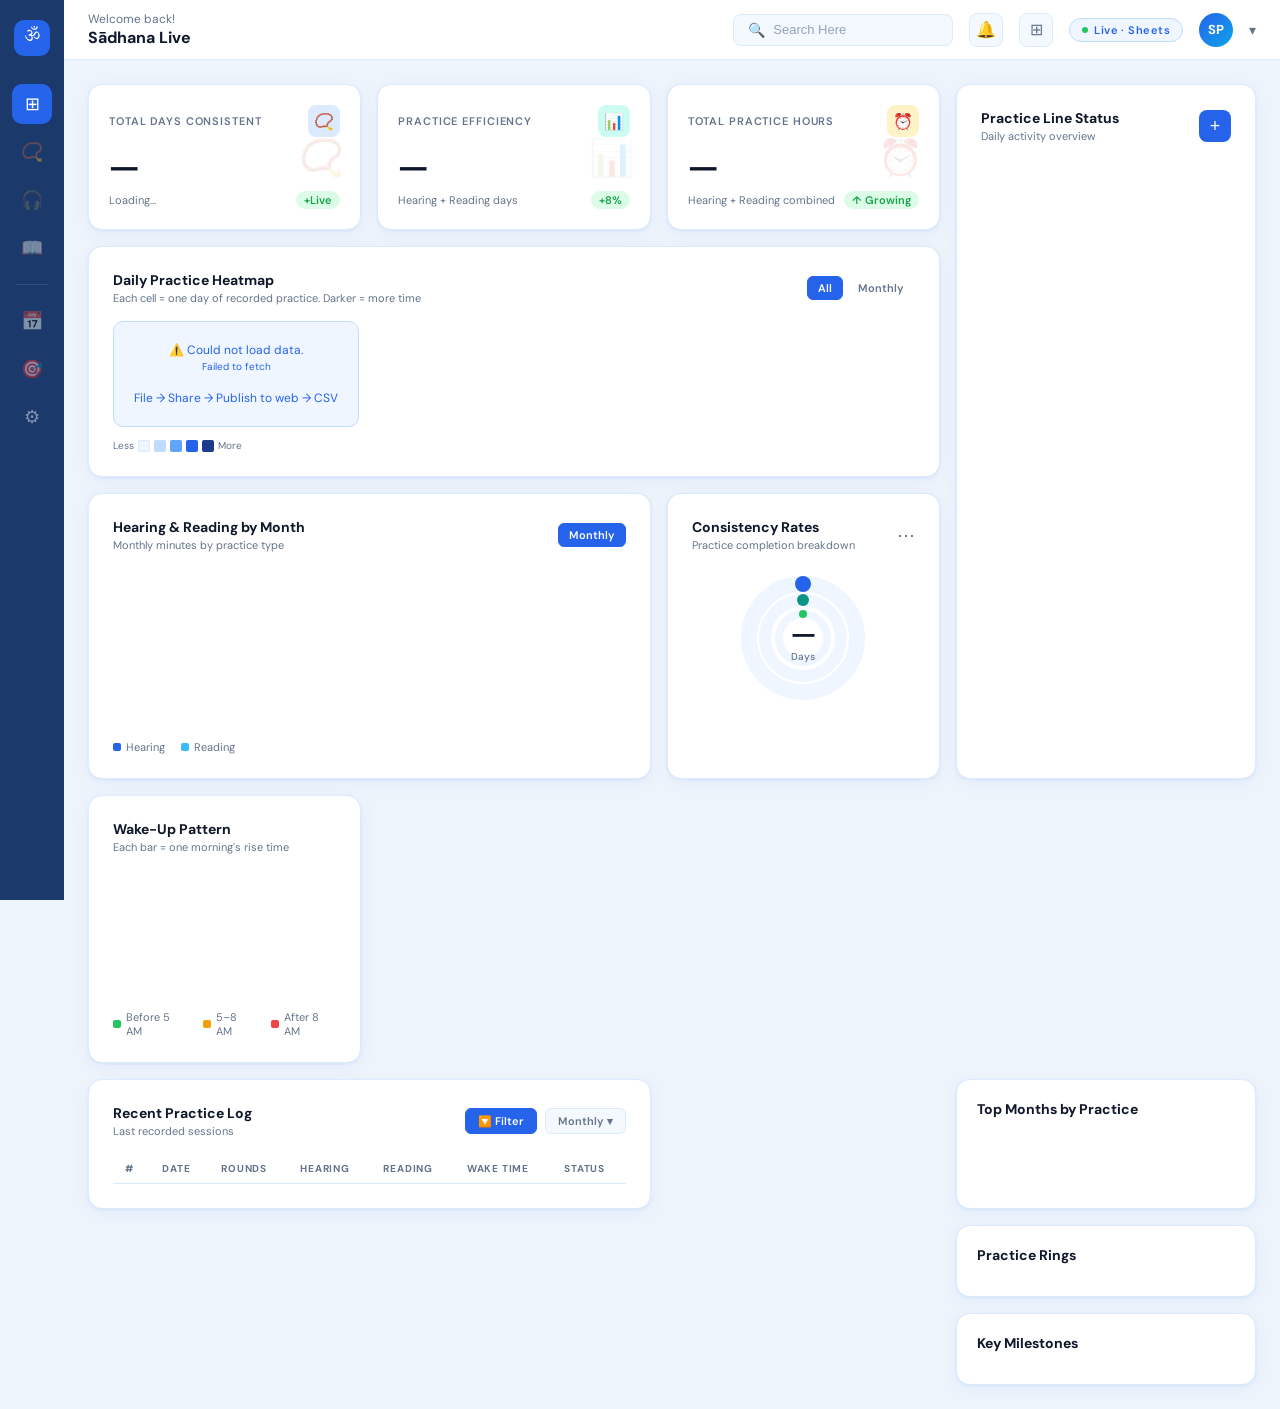
==== commit 97e40f8c: "Update index.html" ====
--- a/index.html
+++ b/index.html
@@ -3,184 +3,231 @@
 <head>
 <meta charset="UTF-8">
 <meta name="viewport" content="width=device-width, initial-scale=1.0">
-<title>Sādhana Live</title>
-<link href="https://fonts.googleapis.com/css2?family=Playfair+Display:ital,wght@0,400;0,700;0,900;1,400;1,700&family=Space+Grotesk:wght@300;400;500;600&family=Noto+Serif+Devanagari:wght@400;700&display=swap" rel="stylesheet">
+<title>Sādhana Live Dashboard</title>
+<link href="https://fonts.googleapis.com/css2?family=DM+Sans:wght@300;400;500;600;700&family=Playfair+Display:ital,wght@0,700;1,700&family=Noto+Serif+Devanagari:wght@400;700&display=swap" rel="stylesheet">
 <style>
 *{margin:0;padding:0;box-sizing:border-box}
 :root{
-  --ink:#1A1008;--saffron:#E85D04;--saffron2:#F7931E;--gold:#C9820A;
-  --lotus:#FF6B9D;--sky:#3B82F6;--sage:#16A34A;--cream:#FFFBF4;
-  --warm:#FDF3E3;--card:#FFFFFF;--muted:#7C5C3A;--border:#EDD9B8;--light:#F5ECD8;
-}
-html{scroll-behavior:smooth}
-body{background:var(--cream);color:var(--ink);font-family:'Space Grotesk',sans-serif;overflow-x:hidden;}
-
-#loader{position:fixed;inset:0;background:var(--ink);display:flex;flex-direction:column;align-items:center;justify-content:center;z-index:9999;transition:opacity .8s ease;}
-.loader-om{font-family:'Noto Serif Devanagari',serif;font-size:88px;color:var(--saffron);animation:loaderPulse 1.8s ease-in-out infinite;line-height:1;}
-@keyframes loaderPulse{0%,100%{opacity:.3;transform:scale(.92)}50%{opacity:1;transform:scale(1)}}
-.loader-txt{color:#8A6040;font-size:13px;letter-spacing:.25em;margin-top:20px;text-transform:uppercase;}
-#loader.out{opacity:0;pointer-events:none}
-
-.hero{position:relative;min-height:100vh;display:grid;grid-template-columns:1fr 1fr;overflow:hidden;}
-.hero-left{background:var(--ink);display:flex;flex-direction:column;justify-content:center;padding:80px 60px;position:relative;overflow:hidden;}
-.hero-left::before{content:'ॐ';font-family:'Noto Serif Devanagari',serif;position:absolute;right:-40px;top:50%;transform:translateY(-50%);font-size:500px;color:rgba(232,93,4,.06);line-height:1;pointer-events:none;}
-.hero-eyebrow{font-size:11px;letter-spacing:.35em;text-transform:uppercase;color:var(--saffron);font-weight:500;margin-bottom:24px;display:flex;align-items:center;gap:12px;}
-.hero-eyebrow::before{content:'';width:32px;height:1px;background:var(--saffron);}
-.hero-title{font-family:'Playfair Display',serif;font-size:clamp(48px,6vw,80px);color:#fff;line-height:.95;font-weight:900;margin-bottom:28px;}
-.hero-title em{color:var(--saffron);font-style:italic;}
-.hero-desc{font-size:15px;color:#8A6040;line-height:1.7;max-width:360px;margin-bottom:40px;}
-.live-pill{display:inline-flex;align-items:center;gap:8px;background:rgba(232,93,4,.12);border:1px solid rgba(232,93,4,.25);border-radius:100px;padding:8px 18px;color:var(--saffron);font-size:12px;font-weight:500;letter-spacing:.08em;}
-.live-dot{width:7px;height:7px;border-radius:50%;background:var(--saffron);animation:blink 1.6s ease-in-out infinite;}
+  --bg:#EEF4FB;
+  --surface:#FFFFFF;
+  --surface2:#F4F9FF;
+  --sidebar:#1B3A6B;
+  --sidebar2:#243F72;
+  --blue:#2563EB;
+  --blue2:#3B82F6;
+  --accent:#0EA5E9;
+  --accent2:#38BDF8;
+  --teal:#0D9488;
+  --orange:#F97316;
+  --red:#EF4444;
+  --green:#22C55E;
+  --gold:#F59E0B;
+  --ink:#0F172A;
+  --ink2:#334155;
+  --muted:#64748B;
+  --muted2:#94A3B8;
+  --border:#DBEAFE;
+  --border2:#BFDBFE;
+  --shadow:0 1px 3px rgba(37,99,235,.08), 0 4px 16px rgba(37,99,235,.06);
+  --shadow2:0 8px 32px rgba(37,99,235,.12);
+}
+body{background:var(--bg);color:var(--ink);font-family:'DM Sans',sans-serif;min-height:100vh;display:flex;overflow-x:hidden;}
+
+/* SIDEBAR */
+.sidebar{width:64px;min-height:100vh;background:var(--sidebar);display:flex;flex-direction:column;align-items:center;padding:20px 0;gap:8px;position:fixed;left:0;top:0;bottom:0;z-index:100;transition:width .3s;}
+.sidebar-logo{width:36px;height:36px;background:var(--blue);border-radius:10px;display:flex;align-items:center;justify-content:center;font-family:'Noto Serif Devanagari',serif;font-size:18px;color:#fff;margin-bottom:20px;flex-shrink:0;}
+.nav-item{width:40px;height:40px;border-radius:10px;display:flex;align-items:center;justify-content:center;cursor:pointer;transition:background .2s;color:rgba(255,255,255,.45);font-size:18px;flex-shrink:0;}
+.nav-item:hover,.nav-item.active{background:rgba(255,255,255,.12);color:#fff;}
+.nav-item.active{background:var(--blue);color:#fff;}
+.nav-sep{width:32px;height:1px;background:rgba(255,255,255,.1);margin:8px 0;}
+
+/* MAIN */
+.main{margin-left:64px;flex:1;min-height:100vh;display:flex;flex-direction:column;}
+
+/* TOP BAR */
+.topbar{height:60px;background:var(--surface);border-bottom:1px solid var(--border);display:flex;align-items:center;padding:0 24px;gap:16px;position:sticky;top:0;z-index:50;}
+.topbar-welcome{font-size:12px;color:var(--muted);margin-right:4px;}
+.topbar-name{font-size:16px;font-weight:700;color:var(--ink);}
+.search-box{margin-left:auto;display:flex;align-items:center;gap:8px;background:var(--surface2);border:1px solid var(--border);border-radius:8px;padding:6px 14px;width:220px;}
+.search-box input{border:none;background:transparent;font-size:13px;color:var(--ink);outline:none;width:100%;}
+.search-box input::placeholder{color:var(--muted2);}
+.topbar-icon{width:34px;height:34px;border-radius:8px;background:var(--surface2);border:1px solid var(--border);display:flex;align-items:center;justify-content:center;cursor:pointer;font-size:16px;color:var(--muted);}
+.avatar{width:34px;height:34px;border-radius:50%;background:linear-gradient(135deg,var(--blue),var(--accent));display:flex;align-items:center;justify-content:center;color:#fff;font-size:13px;font-weight:700;}
+.live-badge{display:flex;align-items:center;gap:6px;background:#EFF6FF;border:1px solid var(--border2);border-radius:20px;padding:4px 12px;font-size:11px;font-weight:600;color:var(--blue);letter-spacing:.04em;}
+.live-dot{width:6px;height:6px;border-radius:50%;background:var(--green);animation:blink 1.4s ease-in-out infinite;}
 @keyframes blink{0%,100%{opacity:1}50%{opacity:.2}}
 
-.hero-right{background:var(--warm);display:grid;grid-template-rows:1fr 1fr;border-left:1px solid var(--border);}
-.hero-stat-big{padding:52px 48px;border-bottom:1px solid var(--border);display:flex;flex-direction:column;justify-content:center;position:relative;overflow:hidden;}
-.hero-stat-big:last-child{border-bottom:none;}
-.hero-stat-big::after{content:attr(data-icon);position:absolute;right:32px;bottom:20px;font-size:80px;opacity:.08;line-height:1;}
-.hsb-label{font-size:11px;letter-spacing:.25em;text-transform:uppercase;color:var(--muted);margin-bottom:10px;}
-.hsb-num{font-family:'Playfair Display',serif;font-size:clamp(52px,7vw,96px);font-weight:900;line-height:1;background:linear-gradient(135deg,var(--saffron),var(--gold));-webkit-background-clip:text;-webkit-text-fill-color:transparent;background-clip:text;}
-.hsb-sub{font-size:13px;color:var(--muted);margin-top:8px;}
-
-.marquee-strip{background:var(--saffron);padding:12px 0;overflow:hidden;display:flex;}
-.marquee-inner{display:flex;gap:48px;animation:marquee 22s linear infinite;white-space:nowrap;}
-@keyframes marquee{from{transform:translateX(0)}to{transform:translateX(-50%)}}
-.marquee-item{font-size:12px;letter-spacing:.25em;text-transform:uppercase;color:#fff;font-weight:500;display:flex;align-items:center;gap:16px;}
-.marquee-item::after{content:'✦';opacity:.5;}
-
-.wrap{max-width:1200px;margin:0 auto;padding:0 32px;}
-.sec-label{font-size:10px;letter-spacing:.35em;text-transform:uppercase;color:var(--saffron);font-weight:600;display:flex;align-items:center;gap:12px;margin-bottom:20px;}
-.sec-label::after{content:'';flex:1;height:1px;background:var(--border);}
-
-.hm-section{display:grid;grid-template-columns:1fr 320px;gap:0;border:1px solid var(--border);border-radius:24px;overflow:hidden;margin:56px 0;background:var(--card);}
-.hm-main{padding:40px 40px 32px;}
-.hm-sidebar{background:var(--ink);padding:40px 32px;display:flex;flex-direction:column;justify-content:space-between;}
-.hm-sidebar-title{font-family:'Playfair Display',serif;font-size:28px;color:#fff;font-weight:700;line-height:1.2;margin-bottom:8px;}
-.hm-sidebar-sub{font-size:13px;color:#8A6040;line-height:1.6;}
-.hm-sidebar-stats{margin-top:auto;padding-top:32px;}
-.hms-item{padding:16px 0;border-top:1px solid rgba(255,255,255,.08);display:flex;justify-content:space-between;align-items:center;}
-.hms-item:last-child{border-bottom:1px solid rgba(255,255,255,.08);}
-.hms-lbl{font-size:11px;color:#8A6040;letter-spacing:.1em;text-transform:uppercase;}
-.hms-val{font-family:'Playfair Display',serif;font-size:22px;color:var(--saffron);font-weight:700;}
-
-.heatmap{display:flex;flex-wrap:wrap;gap:3px;}
-.hm-cell{width:22px;height:22px;border-radius:4px;cursor:pointer;flex-shrink:0;transition:transform .15s;position:relative;}
-.hm-cell:hover{transform:scale(1.5);z-index:10;}
-.hm-cell.l0{background:#F0E9D8;}
-.hm-cell.l1{background:rgba(201,130,10,.22);}
-.hm-cell.l2{background:rgba(201,130,10,.5);}
-.hm-cell.l3{background:rgba(232,93,4,.72);}
-.hm-cell.l4{background:var(--saffron);}
-.tip{display:none;position:absolute;bottom:calc(100%+8px);left:50%;transform:translateX(-50%);background:var(--ink);color:#fff;border-radius:8px;padding:6px 10px;font-size:11px;white-space:nowrap;z-index:100;pointer-events:none;}
-.tip::after{content:'';position:absolute;top:100%;left:50%;transform:translateX(-50%);border:5px solid transparent;border-top-color:var(--ink);}
+/* CONTENT */
+.content{padding:24px;display:grid;grid-template-columns:1fr 1fr 1fr 300px;grid-template-rows:auto auto auto auto;gap:16px;flex:1;}
+
+/* STAT CARDS */
+.stat-card{background:var(--surface);border-radius:14px;padding:20px;border:1px solid var(--border);box-shadow:var(--shadow);display:flex;flex-direction:column;gap:10px;position:relative;overflow:hidden;}
+.stat-card::after{content:attr(data-icon);position:absolute;right:16px;top:50%;transform:translateY(-50%);font-size:36px;opacity:.12;}
+.sc-row{display:flex;align-items:center;justify-content:space-between;}
+.sc-label{font-size:11px;font-weight:600;text-transform:uppercase;letter-spacing:.08em;color:var(--muted);}
+.sc-icon{width:32px;height:32px;border-radius:8px;display:flex;align-items:center;justify-content:center;font-size:16px;}
+.sc-icon.blue{background:#DBEAFE;color:var(--blue);}
+.sc-icon.teal{background:#CCFBF1;color:var(--teal);}
+.sc-icon.orange{background:#FEF3C7;color:var(--gold);}
+.sc-icon.green{background:#DCFCE7;color:var(--green);}
+.sc-num{font-family:'Playfair Display',serif;font-size:34px;font-weight:700;color:var(--ink);line-height:1;}
+.sc-change{font-size:11px;font-weight:600;padding:2px 8px;border-radius:20px;}
+.sc-change.up{background:#DCFCE7;color:#16A34A;}
+.sc-change.dn{background:#FEE2E2;color:#DC2626;}
+.sc-sub{font-size:11px;color:var(--muted);}
+
+/* HEATMAP CARD */
+.heatmap-card{grid-column:1/3;background:var(--surface);border-radius:14px;padding:24px;border:1px solid var(--border);box-shadow:var(--shadow);}
+.card-header{display:flex;align-items:center;justify-content:space-between;margin-bottom:16px;}
+.card-title{font-size:14px;font-weight:700;color:var(--ink);}
+.card-sub{font-size:11px;color:var(--muted);margin-top:2px;}
+.month-tabs{display:flex;gap:4px;}
+.tab{font-size:11px;font-weight:600;padding:4px 10px;border-radius:6px;cursor:pointer;color:var(--muted);border:1px solid transparent;}
+.tab.active{background:var(--blue);color:#fff;border-color:var(--blue);}
+.heatmap-grid{display:flex;flex-wrap:wrap;gap:3px;}
+.hm-cell{width:18px;height:18px;border-radius:3px;cursor:pointer;transition:transform .15s;position:relative;}
+.hm-cell:hover{transform:scale(1.6);z-index:10;}
+.hm-cell.l0{background:#EFF6FF;}
+.hm-cell.l1{background:#BFDBFE;}
+.hm-cell.l2{background:#60A5FA;}
+.hm-cell.l3{background:#2563EB;}
+.hm-cell.l4{background:#1E3A8A;}
+.hm-legend{display:flex;align-items:center;gap:4px;margin-top:12px;font-size:10px;color:var(--muted);}
+.hm-legend div{width:12px;height:12px;border-radius:2px;}
+.tip{display:none;position:absolute;bottom:calc(100%+6px);left:50%;transform:translateX(-50%);background:var(--ink);color:#fff;border-radius:6px;padding:5px 8px;font-size:10px;white-space:nowrap;z-index:100;}
+.tip::after{content:'';position:absolute;top:100%;left:50%;transform:translateX(-50%);border:4px solid transparent;border-top-color:var(--ink);}
 .hm-cell:hover .tip{display:block;}
-.hm-legend{display:flex;align-items:center;gap:5px;margin-top:14px;font-size:11px;color:var(--muted);}
-.hm-legend div{width:14px;height:14px;border-radius:3px;}
-
-.charts-row{display:grid;grid-template-columns:1fr 1fr;gap:24px;margin:0 0 56px;}
-.chart-card{background:var(--card);border:1px solid var(--border);border-radius:20px;padding:36px;overflow:hidden;}
-.chart-card-title{font-family:'Playfair Display',serif;font-size:22px;font-weight:700;margin-bottom:6px;}
-.chart-card-sub{font-size:13px;color:var(--muted);margin-bottom:28px;}
-.bar-chart{display:flex;gap:5px;align-items:flex-end;height:150px;}
-.bar-group{flex:1;display:flex;flex-direction:column;align-items:center;gap:4px;min-width:0;}
-.bar-wrap{width:100%;display:flex;align-items:flex-end;height:118px;gap:3px;}
-.bar{flex:1;border-radius:6px 6px 0 0;min-height:2px;cursor:pointer;transition:opacity .18s;}
-.bar:hover{opacity:.75;}
-.bar.h{background:var(--saffron);}
-.bar.r{background:var(--sky);}
-.bar-lbl{font-size:9px;color:var(--muted);text-align:center;white-space:nowrap;font-weight:500;}
-.chart-legend-row{display:flex;gap:16px;margin-top:14px;font-size:12px;color:var(--muted);}
-.chart-legend-row span{display:flex;align-items:center;gap:6px;}
-.dot{width:10px;height:10px;border-radius:2px;display:inline-block;}
-
-.wake-chart{display:flex;align-items:flex-end;gap:2px;height:120px;}
-.wb{flex:1;border-radius:4px 4px 0 0;min-height:2px;min-width:0;cursor:pointer;position:relative;}
+
+/* DONUT CARD - Defect Rates style */
+.donut-card{background:var(--surface);border-radius:14px;padding:24px;border:1px solid var(--border);box-shadow:var(--shadow);}
+.donut-wrap{display:flex;flex-direction:column;align-items:center;justify-content:center;position:relative;margin:12px 0;}
+.donut-center{position:absolute;text-align:center;}
+.donut-center-num{font-family:'Playfair Display',serif;font-size:28px;font-weight:700;color:var(--ink);}
+.donut-center-lbl{font-size:10px;color:var(--muted);font-weight:500;}
+.donut-legend{display:flex;flex-direction:column;gap:8px;margin-top:8px;width:100%;}
+.dl-item{display:flex;align-items:center;justify-content:space-between;font-size:12px;}
+.dl-dot{width:8px;height:8px;border-radius:2px;margin-right:6px;flex-shrink:0;}
+.dl-lbl{color:var(--muted);display:flex;align-items:center;}
+.dl-val{font-weight:700;color:var(--ink);}
+
+/* STATUS CARD */
+.status-card{grid-row:2/4;background:var(--surface);border-radius:14px;padding:24px;border:1px solid var(--border);box-shadow:var(--shadow);display:flex;flex-direction:column;}
+.status-list{display:flex;flex-direction:column;gap:12px;margin-top:12px;flex:1;}
+.status-item{background:var(--surface2);border:1px solid var(--border);border-radius:10px;padding:14px;display:flex;gap:12px;align-items:flex-start;}
+.status-img{width:44px;height:44px;border-radius:8px;background:linear-gradient(135deg,var(--border2),var(--blue2));display:flex;align-items:center;justify-content:center;font-size:20px;flex-shrink:0;}
+.si-title{font-size:13px;font-weight:600;color:var(--ink);}
+.si-sub{font-size:11px;color:var(--muted);margin-top:2px;}
+.si-badge{font-size:10px;font-weight:700;padding:2px 8px;border-radius:20px;margin-top:6px;display:inline-block;}
+.si-badge.active{background:#DCFCE7;color:#16A34A;}
+.si-badge.sched{background:#FEF3C7;color:#B45309;}
+.si-badge.wait{background:#FEE2E2;color:#DC2626;}
+
+/* BAR CHART CARD */
+.bar-chart-card{grid-column:1/3;background:var(--surface);border-radius:14px;padding:24px;border:1px solid var(--border);box-shadow:var(--shadow);}
+.bc-chart{display:flex;align-items:flex-end;gap:6px;height:160px;margin-top:16px;}
+.bc-group{flex:1;display:flex;flex-direction:column;align-items:center;gap:4px;min-width:0;}
+.bc-bars{width:100%;display:flex;align-items:flex-end;gap:2px;height:130px;}
+.bc-bar{flex:1;border-radius:4px 4px 0 0;min-height:2px;cursor:pointer;transition:opacity .15s;}
+.bc-bar:hover{opacity:.75;}
+.bc-bar.h{background:var(--blue);}
+.bc-bar.r{background:var(--accent2);}
+.bc-lbl{font-size:9px;color:var(--muted);font-weight:500;text-align:center;}
+.legend-row{display:flex;gap:16px;margin-top:12px;font-size:11px;color:var(--muted);}
+.legend-row span{display:flex;align-items:center;gap:5px;}
+.ldot{width:8px;height:8px;border-radius:2px;display:inline-block;}
+
+/* WAKE CHART */
+.wake-card{background:var(--surface);border-radius:14px;padding:24px;border:1px solid var(--border);box-shadow:var(--shadow);}
+.wake-chart{display:flex;align-items:flex-end;gap:2px;height:130px;margin-top:16px;}
+.wb{flex:1;border-radius:3px 3px 0 0;min-height:2px;min-width:0;cursor:pointer;position:relative;}
 .wb:hover .tip{display:block;}
-.wb.early{background:var(--sage);}
+.wb.early{background:var(--green);}
 .wb.mid{background:var(--gold);}
-.wb.late{background:#DC2626;}
-
-.big-quote{border-left:3px solid var(--saffron);padding:32px 48px;margin:56px 0;background:var(--warm);border-radius:0 20px 20px 0;}
-.big-quote blockquote{font-family:'Playfair Display',serif;font-size:clamp(20px,2.5vw,30px);font-style:italic;color:var(--ink);line-height:1.5;}
-.big-quote cite{display:block;margin-top:16px;font-size:12px;letter-spacing:.2em;text-transform:uppercase;color:var(--muted);font-style:normal;}
-
-.bento-title{font-family:'Playfair Display',serif;font-size:clamp(32px,4vw,52px);font-weight:900;margin-bottom:8px;line-height:1.1;}
-.bento-title em{color:var(--saffron);font-style:italic;}
-.month-bento{display:grid;grid-template-columns:repeat(auto-fill,minmax(180px,1fr));gap:14px;margin-top:28px;}
-.mb{background:var(--card);border:1px solid var(--border);border-radius:16px;padding:20px 18px;transition:transform .2s,box-shadow .2s,border-color .2s;position:relative;overflow:hidden;}
-.mb::before{content:'';position:absolute;left:0;top:0;bottom:0;width:3px;background:var(--saffron);border-radius:3px 0 0 3px;}
-.mb:hover{transform:translateY(-4px);box-shadow:0 12px 32px rgba(26,16,8,.1);border-color:rgba(201,130,10,.3);}
-.mb-name{font-size:10px;letter-spacing:.2em;text-transform:uppercase;color:var(--saffron);font-weight:600;margin-bottom:14px;}
-.mb-stat{display:flex;justify-content:space-between;font-size:12px;color:var(--muted);margin-bottom:5px;}
-.mb-stat span:last-child{color:var(--ink);font-weight:500;}
-.mb-prog{height:2px;background:var(--light);border-radius:2px;margin-top:12px;overflow:hidden;}
-.mb-prog-fill{height:100%;background:var(--saffron);border-radius:2px;}
-
-.phases-section{display:grid;grid-template-columns:280px 1fr;gap:0;border:1px solid var(--border);border-radius:24px;overflow:hidden;margin:56px 0;}
-.phases-intro{background:var(--saffron);padding:48px 36px;display:flex;flex-direction:column;justify-content:center;}
-.phases-intro h2{font-family:'Playfair Display',serif;font-size:36px;font-weight:900;color:#fff;line-height:1.1;margin-bottom:12px;}
-.phases-intro p{font-size:13px;color:rgba(255,255,255,.75);line-height:1.6;}
-.phases-cards{background:var(--card);padding:40px 36px;display:flex;gap:14px;flex-wrap:wrap;align-items:flex-start;}
-.phase-card{flex:1;min-width:120px;background:var(--warm);border:1px solid var(--border);border-radius:16px;padding:24px 18px;text-align:center;transition:border-color .2s,transform .2s;}
-.phase-card:hover{border-color:var(--saffron);transform:translateY(-3px);}
-.pc-num{font-family:'Playfair Display',serif;font-size:52px;font-weight:900;color:var(--saffron);line-height:1;}
-.pc-sub{font-size:9px;letter-spacing:.18em;text-transform:uppercase;color:var(--muted);margin:4px 0 10px;}
-.pc-dates{font-size:11px;color:var(--ink);}
-.pc-days{font-size:12px;color:var(--gold);margin-top:5px;font-weight:500;}
-
-.rings-section{display:flex;gap:0;flex-wrap:wrap;border:1px solid var(--border);border-radius:24px;overflow:hidden;margin:0 0 56px;background:var(--card);}
-.ring-block{flex:1;min-width:200px;padding:40px 24px;text-align:center;border-right:1px solid var(--border);transition:background .2s;}
-.ring-block:last-child{border-right:none;}
-.ring-block:hover{background:var(--warm);}
+.wb.late{background:var(--red);}
+
+/* TABLE CARD */
+.table-card{grid-column:1/3;background:var(--surface);border-radius:14px;padding:24px;border:1px solid var(--border);box-shadow:var(--shadow);}
+.filter-row{display:flex;gap:8px;margin-top:12px;align-items:center;}
+.filter-btn{font-size:11px;font-weight:600;padding:5px 12px;border-radius:6px;border:1px solid var(--border);background:var(--surface2);color:var(--muted);cursor:pointer;}
+.filter-btn.active{background:var(--blue);color:#fff;border-color:var(--blue);}
+.data-table{width:100%;border-collapse:collapse;margin-top:14px;font-size:12px;}
+.data-table th{text-align:left;font-size:10px;font-weight:700;text-transform:uppercase;letter-spacing:.08em;color:var(--muted);padding:8px 12px;border-bottom:1px solid var(--border);}
+.data-table td{padding:10px 12px;border-bottom:1px solid var(--surface2);color:var(--ink2);}
+.data-table tr:last-child td{border-bottom:none;}
+.data-table tr:hover td{background:var(--surface2);}
+.td-badge{font-size:10px;font-weight:600;padding:2px 8px;border-radius:20px;}
+.td-badge.done{background:#DCFCE7;color:#16A34A;}
+.td-badge.miss{background:#FEE2E2;color:#DC2626;}
+.td-badge.part{background:#FEF3C7;color:#B45309;}
+.td-rounds{font-weight:700;color:var(--blue);font-size:13px;}
+
+/* RIGHT COLUMN */
+.right-col{grid-column:4;grid-row:1/6;display:flex;flex-direction:column;gap:16px;}
+.mini-stat-card{background:var(--surface);border-radius:14px;padding:20px;border:1px solid var(--border);box-shadow:var(--shadow);}
+.mini-pair{display:grid;grid-template-columns:1fr 1fr;gap:12px;}
+.mini-stat{background:var(--surface2);border-radius:10px;padding:16px;}
+.ms-lbl{font-size:10px;font-weight:600;text-transform:uppercase;letter-spacing:.08em;color:var(--muted);margin-bottom:6px;}
+.ms-num{font-family:'Playfair Display',serif;font-size:26px;font-weight:700;color:var(--ink);line-height:1;}
+.ms-sub{font-size:10px;color:var(--muted);margin-top:4px;}
+.ms-change{font-size:10px;font-weight:600;padding:2px 6px;border-radius:12px;display:inline-block;margin-top:4px;}
+.ms-change.up{background:#DCFCE7;color:#16A34A;}
+.ms-change.dn{background:#FEE2E2;color:#DC2626;}
+
+/* RINGS */
+.rings-row{display:grid;grid-template-columns:1fr 1fr;gap:10px;}
+.ring-block{background:var(--surface2);border:1px solid var(--border);border-radius:12px;padding:16px;text-align:center;}
 svg.ring-svg{transform:rotate(-90deg);}
 svg.ring-svg circle{fill:none;stroke-linecap:round;}
-.rng-val{font-family:'Playfair Display',serif;font-size:28px;font-weight:700;color:var(--ink);margin-top:12px;}
-.rng-lbl{font-size:10px;letter-spacing:.18em;text-transform:uppercase;color:var(--muted);margin-top:4px;}
-
-.mobile-section{display:grid;grid-template-columns:repeat(4,1fr);gap:0;border:1px solid var(--border);border-radius:24px;overflow:hidden;margin:0 0 56px;}
-.mob-block{padding:40px 28px;text-align:center;border-right:1px solid var(--border);background:var(--card);transition:background .2s;}
-.mob-block:last-child{border-right:none;}
-.mob-block:hover{background:var(--warm);}
-.mob-icon{font-size:28px;margin-bottom:12px;}
-.mob-num{font-family:'Playfair Display',serif;font-size:38px;font-weight:900;color:var(--saffron);line-height:1;}
-.mob-lbl{font-size:10px;letter-spacing:.18em;text-transform:uppercase;color:var(--muted);margin-top:6px;}
-
-.timeline-section{background:var(--ink);border-radius:24px;padding:56px;margin:0 0 80px;}
-.tl-heading{font-family:'Playfair Display',serif;font-size:clamp(28px,3.5vw,42px);font-weight:900;color:#fff;margin-bottom:8px;}
-.tl-heading em{color:var(--saffron);font-style:italic;}
-.tl-sub{font-size:14px;color:#8A6040;margin-bottom:48px;}
-.tl-list{position:relative;padding-left:32px;}
-.tl-list::before{content:'';position:absolute;left:0;top:6px;bottom:6px;width:1px;background:linear-gradient(to bottom,var(--saffron),rgba(232,93,4,.1));}
-.tl-item{position:relative;margin-bottom:36px;}
+.rng-val{font-family:'Playfair Display',serif;font-size:20px;font-weight:700;color:var(--ink);margin-top:8px;}
+.rng-lbl{font-size:9px;letter-spacing:.1em;text-transform:uppercase;color:var(--muted);}
+
+/* TOP PRODUCTS style - Monthly cards */
+.monthly-scroll{display:flex;flex-direction:column;gap:8px;max-height:240px;overflow-y:auto;}
+.monthly-scroll::-webkit-scrollbar{width:4px;}
+.monthly-scroll::-webkit-scrollbar-thumb{background:var(--border2);border-radius:4px;}
+.month-row{display:flex;align-items:center;gap:10px;padding:10px 12px;background:var(--surface2);border-radius:8px;cursor:pointer;transition:background .15s;}
+.month-row:hover{background:#DBEAFE;}
+.month-rank{width:22px;height:22px;border-radius:6px;background:var(--blue);color:#fff;font-size:10px;font-weight:700;display:flex;align-items:center;justify-content:center;flex-shrink:0;}
+.month-info{flex:1;min-width:0;}
+.month-name{font-size:12px;font-weight:600;color:var(--ink);}
+.month-prog{height:3px;background:var(--border);border-radius:2px;margin-top:4px;overflow:hidden;}
+.month-prog-fill{height:100%;background:var(--blue);border-radius:2px;}
+.month-val{font-size:12px;font-weight:700;color:var(--blue);flex-shrink:0;}
+
+/* MILESTONE CARD */
+.milestone-card{background:var(--surface);border-radius:14px;padding:20px;border:1px solid var(--border);box-shadow:var(--shadow);}
+.tl-list{position:relative;padding-left:24px;}
+.tl-list::before{content:'';position:absolute;left:6px;top:4px;bottom:4px;width:1px;background:linear-gradient(to bottom,var(--blue),var(--border));}
+.tl-item{position:relative;margin-bottom:16px;}
 .tl-item:last-child{margin-bottom:0;}
-.tl-dot{position:absolute;left:-38px;top:4px;width:14px;height:14px;border-radius:50%;background:var(--saffron);border:2px solid var(--ink);box-shadow:0 0 0 3px rgba(232,93,4,.25);}
-.tl-date{font-size:10px;letter-spacing:.2em;text-transform:uppercase;color:var(--saffron);font-weight:500;margin-bottom:4px;}
-.tl-text{font-size:15px;color:#C8B090;line-height:1.5;}
-.tl-text strong{color:#fff;font-weight:500;}
-
-footer{text-align:center;padding:60px 32px 80px;background:var(--warm);border-top:1px solid var(--border);}
-.footer-om{font-family:'Noto Serif Devanagari',serif;font-size:48px;color:var(--saffron);display:block;margin-bottom:16px;}
-.footer-quote{font-family:'Playfair Display',serif;font-style:italic;font-size:clamp(17px,2vw,24px);color:var(--ink);max-width:640px;margin:0 auto 16px;line-height:1.5;}
-.footer-sub{font-size:13px;color:var(--muted);letter-spacing:.1em;}
-
-.err{background:#FEF2F2;border:1px solid #FECACA;border-radius:16px;padding:24px;color:#991B1B;font-size:13px;text-align:center;}
-
-@media(max-width:900px){
-  .hero{grid-template-columns:1fr;}
-  .hero-left{min-height:60vh;padding:52px 28px;}
-  .hero-right{grid-template-rows:auto auto;}
-  .hero-stat-big{padding:36px 28px;}
-  .hm-section{grid-template-columns:1fr;}
-  .hm-sidebar{order:-1;}
-  .charts-row{grid-template-columns:1fr;}
-  .phases-section{grid-template-columns:1fr;}
-  .mobile-section{grid-template-columns:repeat(2,1fr);}
-  .mob-block:nth-child(2){border-right:none;}
-  .mob-block:nth-child(3),.mob-block:nth-child(4){border-top:1px solid var(--border);}
-  .rings-section{flex-direction:column;}
-  .ring-block{border-right:none;border-bottom:1px solid var(--border);}
-  .ring-block:last-child{border-bottom:none;}
-  .timeline-section{padding:36px 28px;}
-  .wrap{padding:0 20px;}
+.tl-dot{position:absolute;left:-21px;top:3px;width:10px;height:10px;border-radius:50%;background:var(--blue);border:2px solid var(--surface);box-shadow:0 0 0 2px var(--blue2);}
+.tl-date{font-size:9px;letter-spacing:.12em;text-transform:uppercase;color:var(--blue);font-weight:600;margin-bottom:2px;}
+.tl-text{font-size:11px;color:var(--ink2);line-height:1.5;}
+.tl-text strong{color:var(--ink);font-weight:600;}
+
+/* LOADING */
+#loader{position:fixed;inset:0;background:var(--sidebar);display:flex;flex-direction:column;align-items:center;justify-content:center;z-index:9999;transition:opacity .7s ease;}
+.loader-om{font-family:'Noto Serif Devanagari',serif;font-size:72px;color:#fff;animation:lp 1.8s ease-in-out infinite;}
+@keyframes lp{0%,100%{opacity:.3;transform:scale(.9)}50%{opacity:1;transform:scale(1)}}
+.loader-txt{color:rgba(255,255,255,.5);font-size:12px;letter-spacing:.25em;margin-top:16px;text-transform:uppercase;}
+#loader.out{opacity:0;pointer-events:none;}
+#app{opacity:0;transition:opacity .7s ease;}
+
+.add-btn{width:32px;height:32px;border-radius:8px;background:var(--blue);border:none;color:#fff;font-size:18px;cursor:pointer;display:flex;align-items:center;justify-content:center;}
+.err{background:#EFF6FF;border:1px solid var(--border2);border-radius:10px;padding:20px;color:var(--blue);font-size:12px;text-align:center;}
+
+@media(max-width:1200px){
+  .content{grid-template-columns:1fr 1fr;grid-template-rows:auto;}
+  .right-col{grid-column:1/3;}
+  .heatmap-card,.bar-chart-card,.table-card{grid-column:1/3;}
+  .status-card{grid-row:auto;}
+}
+@media(max-width:700px){
+  .content{grid-template-columns:1fr;padding:12px;}
+  .right-col,.heatmap-card,.bar-chart-card,.table-card{grid-column:1;}
+  .status-card{grid-row:auto;}
+  .sidebar{width:48px;}
+  .main{margin-left:48px;}
 }
 </style>
 </head>
@@ -191,147 +238,232 @@
   <p class="loader-txt">Fetching your sādhana…</p>
 </div>
 
-<div id="app" style="opacity:0;transition:opacity .8s ease">
-
-<section class="hero">
-  <div class="hero-left">
-    <div class="hero-eyebrow">Sādhana Live Dashboard</div>
-    <h1 class="hero-title">Every<br>Round.<br><em>Complete.</em></h1>
-    <p class="hero-desc">A living record of spiritual practice — chanting, hearing, reading, and rising before the sun.</p>
-    <div class="live-pill">
-      <span class="live-dot"></span>
-      Live · Google Sheets
-    </div>
+<div id="app">
+
+<!-- SIDEBAR -->
+<div class="sidebar">
+  <div class="sidebar-logo">ॐ</div>
+  <div class="nav-item active" title="Dashboard">⊞</div>
+  <div class="nav-item" title="Practice">📿</div>
+  <div class="nav-item" title="Hearing">🎧</div>
+  <div class="nav-item" title="Reading">📖</div>
+  <div class="nav-sep"></div>
+  <div class="nav-item" title="Calendar">📅</div>
+  <div class="nav-item" title="Goals">🎯</div>
+  <div class="nav-item" title="Settings">⚙</div>
+</div>
+
+<!-- MAIN -->
+<div class="main">
+
+  <!-- TOPBAR -->
+  <div class="topbar">
+    <div>
+      <div class="topbar-welcome">Welcome back!</div>
+      <div class="topbar-name">Sādhana Live</div>
+    </div>
+    <div class="search-box">
+      <span style="color:var(--muted);font-size:14px">🔍</span>
+      <input type="text" placeholder="Search Here">
+    </div>
+    <div class="topbar-icon">🔔</div>
+    <div class="topbar-icon">⊞</div>
+    <div class="live-badge"><span class="live-dot"></span> Live · Sheets</div>
+    <div class="avatar">SP</div>
+    <span style="font-size:14px;color:var(--muted);cursor:pointer">▾</span>
   </div>
-  <div class="hero-right">
-    <div class="hero-stat-big" data-icon="📿">
-      <div class="hsb-label">Days Consistent</div>
-      <div class="hsb-num" id="heroConsistent">—</div>
-      <div class="hsb-sub" id="heroDateRange">Loading…</div>
-    </div>
-    <div class="hero-stat-big" data-icon="⏰">
-      <div class="hsb-label">Total Practice Time</div>
-      <div class="hsb-num" id="heroHours">—</div>
-      <div class="hsb-sub">Hearing + Reading combined</div>
-    </div>
-  </div>
-</section>
-
-<div class="marquee-strip">
-  <div class="marquee-inner">
-    <span class="marquee-item">Chanting Rounds</span>
-    <span class="marquee-item">Hearing Scriptures</span>
-    <span class="marquee-item">Reading Scriptures</span>
-    <span class="marquee-item">Rising Early</span>
-    <span class="marquee-item">Consistent Practice</span>
-    <span class="marquee-item">Spiritual Growth</span>
-    <span class="marquee-item">Chanting Rounds</span>
-    <span class="marquee-item">Hearing Scriptures</span>
-    <span class="marquee-item">Reading Scriptures</span>
-    <span class="marquee-item">Rising Early</span>
-    <span class="marquee-item">Consistent Practice</span>
-    <span class="marquee-item">Spiritual Growth</span>
+
+  <!-- CONTENT GRID -->
+  <div class="content">
+
+    <!-- STAT CARDS ROW -->
+    <div class="stat-card" data-icon="📿">
+      <div class="sc-row">
+        <div class="sc-label">Total Days Consistent</div>
+        <div class="sc-icon blue">📿</div>
+      </div>
+      <div class="sc-num" id="sc1">—</div>
+      <div class="sc-row">
+        <div class="sc-sub" id="sc1sub">Loading…</div>
+        <div class="sc-change up" id="sc1chg">+Live</div>
+      </div>
+    </div>
+
+    <div class="stat-card" data-icon="📊">
+      <div class="sc-row">
+        <div class="sc-label">Practice Efficiency</div>
+        <div class="sc-icon teal">📊</div>
+      </div>
+      <div class="sc-num" id="sc2">—</div>
+      <div class="sc-row">
+        <div class="sc-sub">Hearing + Reading days</div>
+        <div class="sc-change up" id="sc2chg">+8%</div>
+      </div>
+    </div>
+
+    <div class="stat-card" data-icon="⏰">
+      <div class="sc-row">
+        <div class="sc-label">Total Practice Hours</div>
+        <div class="sc-icon orange">⏰</div>
+      </div>
+      <div class="sc-num" id="sc3">—</div>
+      <div class="sc-row">
+        <div class="sc-sub">Hearing + Reading combined</div>
+        <div class="sc-change up">↑ Growing</div>
+      </div>
+    </div>
+
+    <!-- STATUS CARD — right column row 1–2 -->
+    <div class="status-card" style="grid-row:1/4;grid-column:4">
+      <div class="card-header">
+        <div>
+          <div class="card-title">Practice Line Status</div>
+          <div class="card-sub">Daily activity overview</div>
+        </div>
+        <button class="add-btn">+</button>
+      </div>
+      <div class="status-list" id="statusList">
+        <!-- populated by JS -->
+      </div>
+    </div>
+
+    <!-- HEATMAP CARD -->
+    <div class="heatmap-card" style="grid-column:1/4">
+      <div class="card-header">
+        <div>
+          <div class="card-title">Daily Practice Heatmap</div>
+          <div class="card-sub">Each cell = one day of recorded practice. Darker = more time</div>
+        </div>
+        <div class="month-tabs">
+          <div class="tab active">All</div>
+          <div class="tab">Monthly</div>
+        </div>
+      </div>
+      <div class="heatmap-grid" id="heatmap"></div>
+      <div class="hm-legend">
+        Less
+        <div style="background:#EFF6FF;border:1px solid #DBEAFE"></div>
+        <div style="background:#BFDBFE"></div>
+        <div style="background:#60A5FA"></div>
+        <div style="background:#2563EB"></div>
+        <div style="background:#1E3A8A"></div>
+        More
+      </div>
+    </div>
+
+    <!-- BAR CHART -->
+    <div class="bar-chart-card" style="grid-column:1/3">
+      <div class="card-header">
+        <div>
+          <div class="card-title">Hearing & Reading by Month</div>
+          <div class="card-sub">Monthly minutes by practice type</div>
+        </div>
+        <div class="month-tabs">
+          <div class="tab active">Monthly</div>
+        </div>
+      </div>
+      <div class="bc-chart" id="monthlyBars"></div>
+      <div class="legend-row">
+        <span><span class="ldot" style="background:var(--blue)"></span>Hearing</span>
+        <span><span class="ldot" style="background:var(--accent2)"></span>Reading</span>
+      </div>
+    </div>
+
+    <!-- DONUT CARD -->
+    <div class="donut-card">
+      <div class="card-header">
+        <div>
+          <div class="card-title">Consistency Rates</div>
+          <div class="card-sub">Practice completion breakdown</div>
+        </div>
+        <span style="font-size:18px;color:var(--muted);cursor:pointer">⋯</span>
+      </div>
+      <div class="donut-wrap">
+        <svg width="140" height="140" viewBox="0 0 140 140">
+          <!-- BG rings -->
+          <circle cx="70" cy="70" r="54" fill="none" stroke="#EFF6FF" stroke-width="16"/>
+          <circle cx="70" cy="70" r="38" fill="none" stroke="#EFF6FF" stroke-width="12"/>
+          <circle cx="70" cy="70" r="24" fill="none" stroke="#EFF6FF" stroke-width="8"/>
+          <!-- Data rings -->
+          <circle cx="70" cy="70" r="54" fill="none" stroke="var(--blue)" stroke-width="16"
+            stroke-dasharray="0 339" stroke-linecap="round" id="donutR1" style="transform:rotate(-90deg);transform-origin:70px 70px;transition:stroke-dasharray 1.2s ease"/>
+          <circle cx="70" cy="70" r="38" fill="none" stroke="var(--teal)" stroke-width="12"
+            stroke-dasharray="0 239" stroke-linecap="round" id="donutR2" style="transform:rotate(-90deg);transform-origin:70px 70px;transition:stroke-dasharray 1.2s ease"/>
+          <circle cx="70" cy="70" r="24" fill="none" stroke="var(--green)" stroke-width="8"
+            stroke-dasharray="0 151" stroke-linecap="round" id="donutR3" style="transform:rotate(-90deg);transform-origin:70px 70px;transition:stroke-dasharray 1.2s ease"/>
+        </svg>
+        <div class="donut-center" style="top:50%;left:50%;transform:translate(-50%,-50%)">
+          <div class="donut-center-num" id="donutCenter">—</div>
+          <div class="donut-center-lbl">Days</div>
+        </div>
+      </div>
+      <div class="donut-legend" id="donutLegend"></div>
+    </div>
+
+    <!-- WAKE CHART -->
+    <div class="wake-card">
+      <div class="card-header">
+        <div>
+          <div class="card-title">Wake-Up Pattern</div>
+          <div class="card-sub">Each bar = one morning's rise time</div>
+        </div>
+      </div>
+      <div class="wake-chart" id="wakeChart"></div>
+      <div class="legend-row" style="margin-top:10px">
+        <span><span class="ldot" style="background:var(--green)"></span>Before 5 AM</span>
+        <span><span class="ldot" style="background:var(--gold)"></span>5–8 AM</span>
+        <span><span class="ldot" style="background:var(--red)"></span>After 8 AM</span>
+      </div>
+    </div>
+
+    <!-- PENDING / DATA TABLE -->
+    <div class="table-card" style="grid-column:1/3">
+      <div class="card-header">
+        <div>
+          <div class="card-title">Recent Practice Log</div>
+          <div class="card-sub">Last recorded sessions</div>
+        </div>
+        <div style="display:flex;gap:8px;align-items:center">
+          <div class="filter-btn active">🔽 Filter</div>
+          <div class="filter-btn">Monthly ▾</div>
+        </div>
+      </div>
+      <table class="data-table" id="dataTable">
+        <thead>
+          <tr>
+            <th>#</th>
+            <th>Date</th>
+            <th>Rounds</th>
+            <th>Hearing</th>
+            <th>Reading</th>
+            <th>Wake Time</th>
+            <th>Status</th>
+          </tr>
+        </thead>
+        <tbody id="tableBody"></tbody>
+      </table>
+    </div>
+
+    <!-- DONUT + RIGHT: Monthly Top Products -->
+    <div class="mini-stat-card" style="grid-column:4">
+      <div class="card-title" style="margin-bottom:12px">Top Months by Practice</div>
+      <div class="monthly-scroll" id="topMonths"></div>
+    </div>
+
+    <!-- RINGS -->
+    <div class="mini-stat-card" style="grid-column:4">
+      <div class="card-title" style="margin-bottom:12px">Practice Rings</div>
+      <div class="rings-row" id="rings"></div>
+    </div>
+
+    <!-- MILESTONES -->
+    <div class="milestone-card" style="grid-column:4">
+      <div class="card-title" style="margin-bottom:12px">Key Milestones</div>
+      <div class="tl-list" id="milestones"></div>
+    </div>
+
   </div>
 </div>
-
-<div class="wrap" style="margin-top:64px">
-  <div class="sec-label">Daily Practice Heatmap</div>
-  <div class="hm-section">
-    <div class="hm-main">
-      <div class="heatmap" id="heatmap"></div>
-      <div class="hm-legend">
-        Less
-        <div style="background:#F0E9D8;border:1px solid #EDD9B8"></div>
-        <div style="background:rgba(201,130,10,.22)"></div>
-        <div style="background:rgba(201,130,10,.5)"></div>
-        <div style="background:rgba(232,93,4,.72)"></div>
-        <div style="background:var(--saffron)"></div>
-        More
-      </div>
-    </div>
-    <div class="hm-sidebar">
-      <div>
-        <div class="hm-sidebar-title">Hearing<br>+ Reading</div>
-        <div class="hm-sidebar-sub">Each cell is one day of recorded practice. Brighter = more time dedicated.</div>
-      </div>
-      <div class="hm-sidebar-stats" id="hmSidebarStats"></div>
-    </div>
-  </div>
-</div>
-
-<div class="wrap">
-  <div class="sec-label">Monthly Breakdown</div>
-  <div class="charts-row">
-    <div class="chart-card">
-      <div class="chart-card-title">Hearing & Reading</div>
-      <div class="chart-card-sub">Monthly minutes by practice type</div>
-      <div class="bar-chart" id="monthlyBars"></div>
-      <div class="chart-legend-row">
-        <span><span class="dot" style="background:var(--saffron)"></span>Hearing</span>
-        <span><span class="dot" style="background:var(--sky)"></span>Reading</span>
-      </div>
-    </div>
-    <div class="chart-card">
-      <div class="chart-card-title">Wake-Up Pattern</div>
-      <div class="chart-card-sub">Each bar = one morning's rise time</div>
-      <div class="wake-chart" id="wakeChart"></div>
-      <div class="chart-legend-row">
-        <span><span class="dot" style="background:var(--sage)"></span>Before 5 AM</span>
-        <span><span class="dot" style="background:var(--gold)"></span>5–8 AM</span>
-        <span><span class="dot" style="background:#DC2626"></span>After 8 AM</span>
-      </div>
-    </div>
-  </div>
-</div>
-
-<div class="wrap">
-  <div class="big-quote">
-    <blockquote>"Chant the holy name, chant the holy name, chant the holy name of the Lord."</blockquote>
-    <cite>— Śrīla Prabhupāda &nbsp;·&nbsp; Every round complete</cite>
-  </div>
-</div>
-
-<div class="wrap" style="margin-top:64px">
-  <div class="sec-label">Monthly Summary</div>
-  <div class="bento-title">A month-by-<em>month</em><br>view of your journey.</div>
-  <div class="month-bento" id="monthGrid"></div>
-</div>
-
-<div class="wrap" style="margin-top:64px">
-  <div class="sec-label">Chanting Progression</div>
-  <div class="phases-section">
-    <div class="phases-intro">
-      <h2>Rounds per Day</h2>
-      <p>Each phase represents a commitment to a fixed number of rounds — a stepping stone of devotion.</p>
-    </div>
-    <div class="phases-cards" id="phases"></div>
-  </div>
-</div>
-
-<div class="wrap" style="margin-top:56px">
-  <div class="sec-label">Practice Rings</div>
-  <div class="rings-section" id="rings"></div>
-</div>
-
-<div class="wrap" style="margin-top:56px">
-  <div class="sec-label">Mobile Usage</div>
-  <div class="mobile-section" id="mobSection"></div>
-</div>
-
-<div class="wrap" style="margin-top:56px">
-  <div class="timeline-section">
-    <div class="tl-heading">Key <em>Milestones</em></div>
-    <div class="tl-sub">Moments that shaped the practice.</div>
-    <div class="tl-list" id="milestones"></div>
-  </div>
-</div>
-
-<footer>
-  <span class="footer-om">ॐ</span>
-  <div class="footer-quote">"Every day recorded. Every round complete."</div>
-  <div class="footer-sub">Sādhana Live Dashboard · Powered by Google Sheets</div>
-</footer>
-
 </div>
 
 <script>
@@ -370,12 +502,12 @@
   const M=['Jan','Feb','Mar','Apr','May','Jun','Jul','Aug','Sep','Oct','Nov','Dec'];
   const p=k.split('/');return M[+p[0]-1]+" '"+p[1];
 }
-function makeRing(pct,color,label,val,size=90){
-  const r=(size-14)/2,circ=2*Math.PI*r,dash=circ*Math.min(pct,100)/100;
+function makeRing(pct,color,label,val){
+  const r=34,circ=2*Math.PI*r,dash=circ*Math.min(pct,100)/100;
   return `<div class="ring-block">
-    <svg class="ring-svg" width="${size}" height="${size}" viewBox="0 0 ${size} ${size}">
-      <circle cx="${size/2}" cy="${size/2}" r="${r}" stroke="#F0E9D8" stroke-width="10"/>
-      <circle cx="${size/2}" cy="${size/2}" r="${r}" stroke="${color}" stroke-width="10"
+    <svg class="ring-svg" width="80" height="80" viewBox="0 0 80 80">
+      <circle cx="40" cy="40" r="${r}" stroke="#DBEAFE" stroke-width="8"/>
+      <circle cx="40" cy="40" r="${r}" stroke="${color}" stroke-width="8"
         stroke-dasharray="${dash} ${circ-dash}" fill="none" stroke-linecap="round"/>
     </svg>
     <div class="rng-val">${val}</div>
@@ -407,29 +539,25 @@
   const total=entries.length;
   const totalH=entries.reduce((a,e)=>a+e.hearing,0);
   const totalR=entries.reduce((a,e)=>a+e.reading,0);
-  const mobE=entries.filter(e=>e.mobile>0);
-  const avgMob=mobE.length?mobE.reduce((a,e)=>a+e.mobile,0)/mobE.length:0;
   const earlyDays=entries.filter(e=>parseWake(e.wake)<5).length;
   const hearDays=entries.filter(e=>e.hearing>0).length;
   const readDays=entries.filter(e=>e.reading>0).length;
-
-  document.getElementById('heroConsistent').textContent=total+'+';
-  document.getElementById('heroDateRange').textContent=entries[0].date+' – '+entries[entries.length-1].date;
-  document.getElementById('heroHours').textContent=Math.round((totalH+totalR)/60)+'h';
-
+  const effPct=Math.round((hearDays+readDays)/(total*2)*100);
+
+  // Stat cards
+  document.getElementById('sc1').textContent=total+'+';
+  document.getElementById('sc1sub').textContent=entries[0].date+' – '+entries[entries.length-1].date;
+  document.getElementById('sc2').textContent=effPct+'%';
+  document.getElementById('sc3').textContent=Math.round((totalH+totalR)/60)+'h';
+
+  // Heatmap
   document.getElementById('heatmap').innerHTML=entries.map(e=>{
     const t=e.hearing+e.reading;
     const lvl=t===0?'l0':t<=20?'l1':t<=60?'l2':t<=120?'l3':'l4';
     return `<div class="hm-cell ${lvl}"><div class="tip">${e.date}<br>Hear: ${e.hearing}m · Read: ${e.reading}m</div></div>`;
   }).join('');
 
-  document.getElementById('hmSidebarStats').innerHTML=[
-    {l:'Hearing Days',v:hearDays},
-    {l:'Reading Days',v:readDays},
-    {l:'Pre-5 AM Days',v:earlyDays},
-    {l:'Total Days',v:total},
-  ].map(s=>`<div class="hms-item"><span class="hms-lbl">${s.l}</span><span class="hms-val">${s.v}</span></div>`).join('');
-
+  // Monthly data
   const mm={};
   entries.forEach(e=>{
     const k=monthKey(e.date);if(!k)return;
@@ -440,80 +568,111 @@
   const mKeys=Object.keys(mm);
   const maxBar=Math.max(...mKeys.map(k=>mm[k].h+mm[k].r),1);
 
+  // Bar chart
   document.getElementById('monthlyBars').innerHTML=mKeys.map(k=>{
-    const hh=Math.round(mm[k].h/maxBar*110),rr=Math.round(mm[k].r/maxBar*110);
-    return `<div class="bar-group">
-      <div class="bar-wrap">
-        <div class="bar h" style="height:${hh}px" title="${monthLabel(k)} Hearing: ${mm[k].h}m"></div>
-        <div class="bar r" style="height:${rr}px" title="${monthLabel(k)} Reading: ${mm[k].r}m"></div>
-      </div>
-      <div class="bar-lbl">${monthLabel(k).split(' ')[0]}</div>
+    const hh=Math.max(4,Math.round(mm[k].h/maxBar*120));
+    const rr=Math.max(4,Math.round(mm[k].r/maxBar*120));
+    return `<div class="bc-group">
+      <div class="bc-bars">
+        <div class="bc-bar h" style="height:${hh}px" title="${monthLabel(k)} Hearing: ${mm[k].h}m"></div>
+        <div class="bc-bar r" style="height:${rr}px" title="${monthLabel(k)} Reading: ${mm[k].r}m"></div>
+      </div>
+      <div class="bc-lbl">${monthLabel(k).split(' ')[0]}</div>
     </div>`;
   }).join('');
 
-  document.getElementById('monthGrid').innerHTML=mKeys.map(k=>{
-    const d=mm[k],avgH=d.days?Math.round(d.h/d.days):0,avgR=d.days?Math.round(d.r/d.days):0;
-    const pct=Math.round((d.h+d.r)/maxBar*100);
-    return `<div class="mb">
-      <div class="mb-name">${monthLabel(k)}</div>
-      <div class="mb-stat"><span>Days</span><span>${d.days}</span></div>
-      <div class="mb-stat"><span>Avg Hear</span><span>${avgH}m</span></div>
-      <div class="mb-stat"><span>Avg Read</span><span>${avgR}m</span></div>
-      <div class="mb-stat"><span>Pre-5AM</span><span>${d.early}</span></div>
-      <div class="mb-prog"><div class="mb-prog-fill" style="width:${pct}%"></div></div>
+  // Wake chart
+  document.getElementById('wakeChart').innerHTML=entries.map(e=>{
+    const h=parseWake(e.wake),cls=h<5?'early':h<8?'mid':'late';
+    const bh=Math.max(4,Math.round((14-Math.min(h,13))/10*110));
+    return `<div class="wb ${cls}" style="height:${bh}px"><div class="tip">${e.date}<br>${e.wake||'?'}</div></div>`;
+  }).join('');
+
+  // Status list
+  const latestEntries=entries.slice(-6).reverse();
+  document.getElementById('statusList').innerHTML=latestEntries.map((e,i)=>{
+    const done=e.hearing>0&&e.reading>0;
+    const partial=e.hearing>0||e.reading>0;
+    const badgeCls=done?'active':partial?'sched':'wait';
+    const badgeTxt=done?'Complete':partial?'Partial':'Chanting Only';
+    const icons=['📿','🎧','📖','⏰','🌅','✨'];
+    return `<div class="status-item">
+      <div class="status-img">${icons[i%icons.length]}</div>
+      <div>
+        <div class="si-title">${e.date}</div>
+        <div class="si-sub">Rounds: ${e.rounds} · Hear: ${e.hearing}m · Read: ${e.reading}m</div>
+        <div class="si-badge ${badgeCls}">${badgeTxt}</div>
+      </div>
     </div>`;
   }).join('');
 
-  const pm={};
-  entries.forEach(e=>{
-    if(!pm[e.rounds])pm[e.rounds]={start:e.date,end:e.date,days:0};
-    pm[e.rounds].end=e.date;pm[e.rounds].days++;
-  });
-  document.getElementById('phases').innerHTML=Object.keys(pm).sort((a,b)=>+a-+b).map(r=>{
-    const p=pm[r];
-    return `<div class="phase-card">
-      <div class="pc-num">${r}</div>
-      <div class="pc-sub">Rounds / Day</div>
-      <div class="pc-dates">${p.start}<br>${p.end}</div>
-      <div class="pc-days">${p.days} days</div>
+  // Donut rings
+  document.getElementById('donutCenter').textContent=total;
+  setTimeout(()=>{
+    const r1=2*Math.PI*54,r2=2*Math.PI*38,r3=2*Math.PI*24;
+    document.getElementById('donutR1').setAttribute('stroke-dasharray',`${r1*hearDays/total} ${r1-(r1*hearDays/total)}`);
+    document.getElementById('donutR2').setAttribute('stroke-dasharray',`${r2*readDays/total} ${r2-(r2*readDays/total)}`);
+    document.getElementById('donutR3').setAttribute('stroke-dasharray',`${r3*earlyDays/total} ${r3-(r3*earlyDays/total)}`);
+  },300);
+  document.getElementById('donutLegend').innerHTML=[
+    {c:'var(--blue)',l:'Hearing Days',v:hearDays},
+    {c:'var(--teal)',l:'Reading Days',v:readDays},
+    {c:'var(--green)',l:'Pre-5 AM',v:earlyDays},
+  ].map(d=>`<div class="dl-item">
+    <div class="dl-lbl"><div class="dl-dot" style="background:${d.c}"></div>${d.l}</div>
+    <div class="dl-val">${d.v}</div>
+  </div>`).join('');
+
+  // Table (last 10 entries)
+  const recent=entries.slice(-10).reverse();
+  document.getElementById('tableBody').innerHTML=recent.map((e,i)=>{
+    const done=e.hearing>0&&e.reading>0;
+    const partial=e.hearing>0||e.reading>0;
+    const cls=done?'done':partial?'part':'miss';
+    const lbl=done?'Complete':partial?'Partial':'Missed';
+    return `<tr>
+      <td>#${(recent.length-i).toString().padStart(4,'0')}</td>
+      <td>${e.date}</td>
+      <td class="td-rounds">${e.rounds}r</td>
+      <td>${e.hearing}m</td>
+      <td>${e.reading}m</td>
+      <td>${e.wake||'—'}</td>
+      <td><span class="td-badge ${cls}">${lbl}</span></td>
+    </tr>`;
+  }).join('');
+
+  // Top months
+  const sortedMonths=mKeys.sort((a,b)=>(mm[b].h+mm[b].r)-(mm[a].h+mm[a].r));
+  document.getElementById('topMonths').innerHTML=sortedMonths.map((k,i)=>{
+    const total_mins=mm[k].h+mm[k].r;
+    const pct=Math.round(total_mins/maxBar*100);
+    return `<div class="month-row">
+      <div class="month-rank">${i+1}</div>
+      <div class="month-info">
+        <div class="month-name">${monthLabel(k)}</div>
+        <div class="month-prog"><div class="month-prog-fill" style="width:${pct}%"></div></div>
+      </div>
+      <div class="month-val">${Math.round(total_mins/60)}h</div>
     </div>`;
   }).join('');
 
-  document.getElementById('wakeChart').innerHTML=entries.map(e=>{
-    const h=parseWake(e.wake),cls=h<5?'early':h<8?'mid':'late';
-    const bh=Math.max(4,Math.round((14-h)/10*100));
-    return `<div class="wb ${cls}" style="height:${bh}px"><div class="tip">${e.date}<br>${e.wake}</div></div>`;
-  }).join('');
-
+  // Rings
   document.getElementById('rings').innerHTML=
-    makeRing(Math.round(hearDays/total*100),'#E85D04','Hearing Days',hearDays)+
-    makeRing(Math.round(readDays/total*100),'#3B82F6','Reading Days',readDays)+
-    makeRing(Math.round(earlyDays/total*100),'#16A34A','Pre-5 AM',earlyDays)+
-    makeRing(100,'#C9820A','Rounds Done',total+'+');
-
-  const totalMob=entries.reduce((a,e)=>a+e.mobile,0);
-  const maxMob=Math.max(...entries.map(e=>e.mobile));
-  const lowMob=entries.filter(e=>e.mobile>0&&e.mobile<300).length;
-  document.getElementById('mobSection').innerHTML=[
-    {icon:'📱',v:Math.round(totalMob/60)+'h',l:'Total Usage'},
-    {icon:'📊',v:Math.round(avgMob/60)+'h',l:'Daily Average'},
-    {icon:'⚡',v:Math.round(maxMob/60)+'h',l:'Peak Day'},
-    {icon:'✅',v:lowMob,l:'Days Under 5h'},
-  ].map(m=>`<div class="mob-block">
-    <div class="mob-icon">${m.icon}</div>
-    <div class="mob-num">${m.v}</div>
-    <div class="mob-lbl">${m.l}</div>
-  </div>`).join('');
-
+    makeRing(Math.round(hearDays/total*100),'#2563EB','Hearing',hearDays)+
+    makeRing(Math.round(readDays/total*100),'#0D9488','Reading',readDays)+
+    makeRing(Math.round(earlyDays/total*100),'#22C55E','Pre-5AM',earlyDays)+
+    makeRing(100,'#F59E0B','Days',total+'+');
+
+  // Milestones
   const ms=[];
   ms.push({date:entries[0].date,text:`Journey begins · <strong>${entries[0].rounds} rounds</strong> per day`});
   let prev=entries[0].rounds;
-  entries.forEach(e=>{if(e.rounds!==prev){ms.push({date:e.date,text:`Rounds increased to <strong>${e.rounds} rounds</strong> per day`});prev=e.rounds;}});
+  entries.forEach(e=>{if(e.rounds!==prev){ms.push({date:e.date,text:`Rounds increased to <strong>${e.rounds}</strong> per day`});prev=e.rounds;}});
   const maxH=entries.reduce((a,e)=>e.hearing>a.hearing?e:a,entries[0]);
-  ms.push({date:maxH.date,text:`Peak hearing session — <strong>${maxH.hearing} minutes</strong>`});
-  ms.push({date:entries[entries.length-1].date,text:`Latest entry — <strong>${total} days</strong> of recorded practice`});
+  ms.push({date:maxH.date,text:`Peak hearing — <strong>${maxH.hearing} minutes</strong>`});
+  ms.push({date:entries[entries.length-1].date,text:`Latest entry · <strong>${total} days</strong> total`});
   ms.sort((a,b)=>a.date.localeCompare(b.date));
-  document.getElementById('milestones').innerHTML=ms.map(m=>
+  document.getElementById('milestones').innerHTML=ms.slice(0,5).map(m=>
     `<div class="tl-item">
       <div class="tl-dot"></div>
       <div class="tl-date">${m.date}</div>
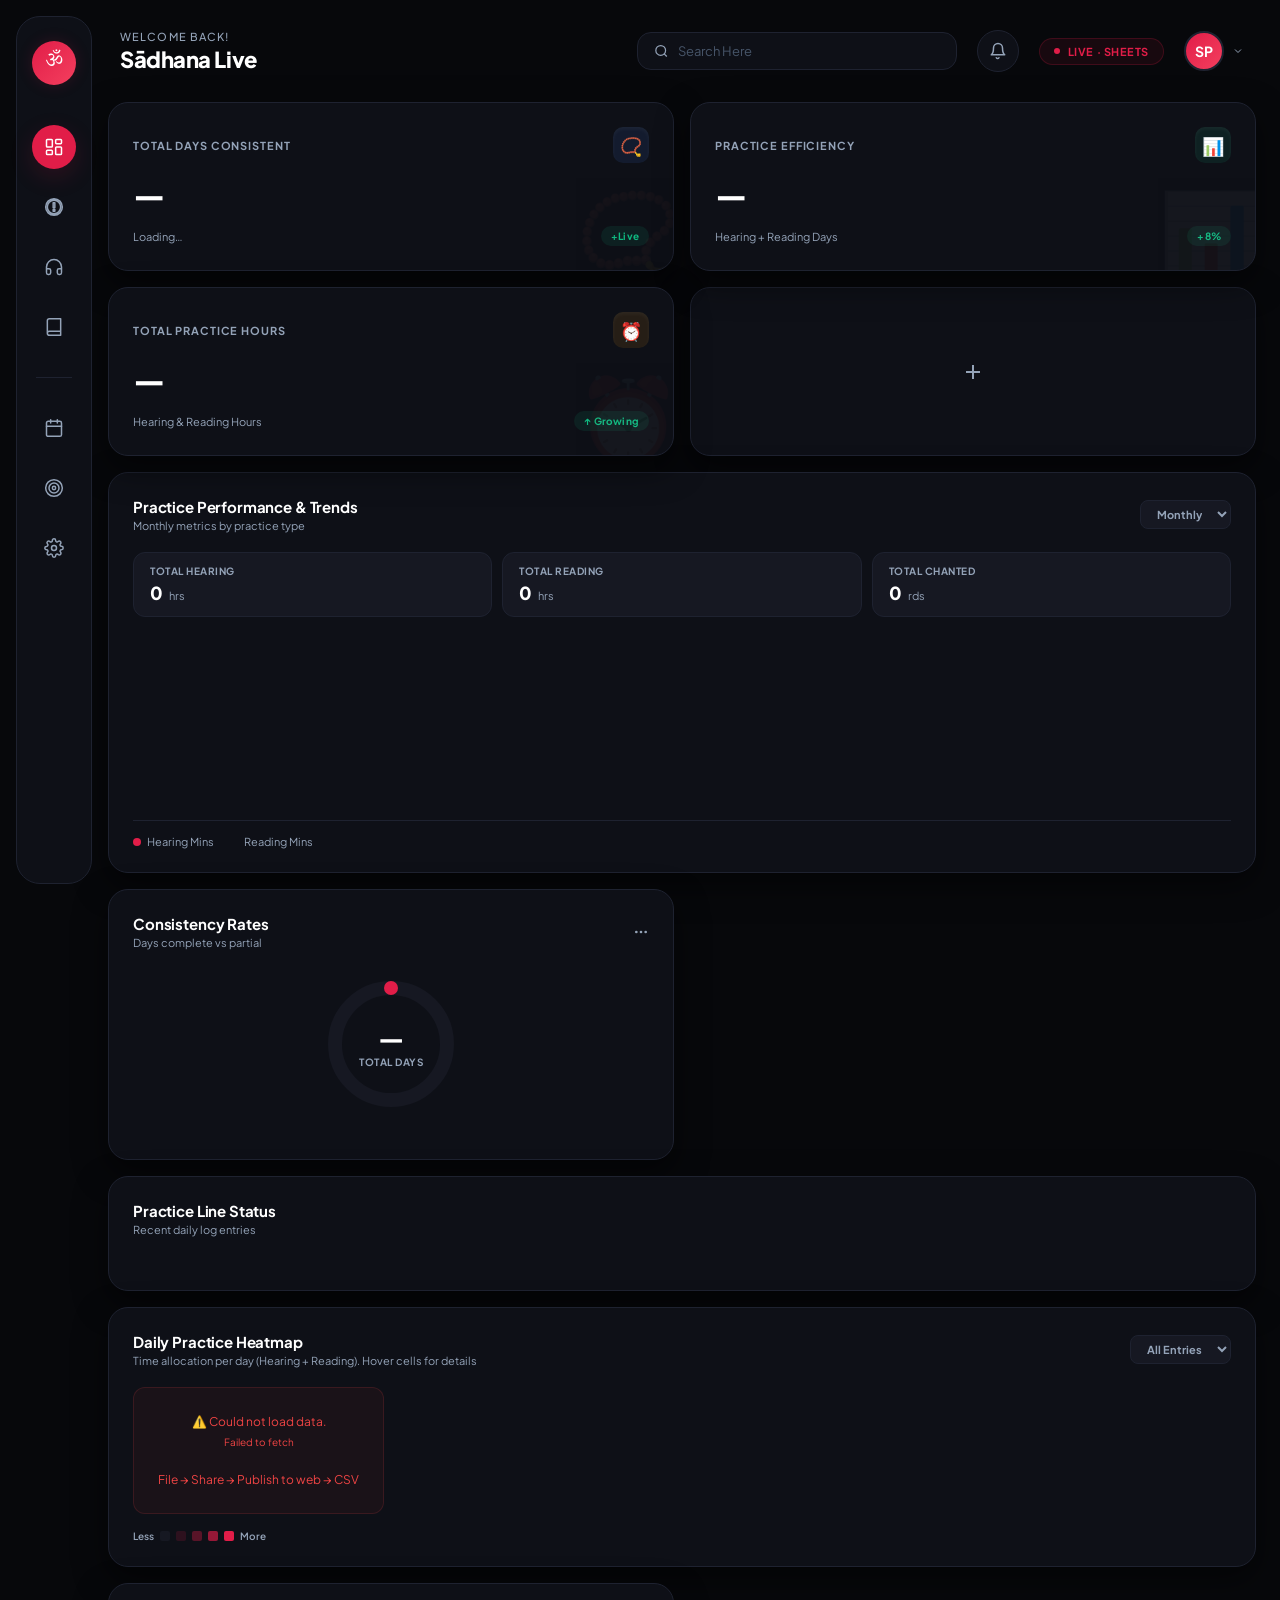
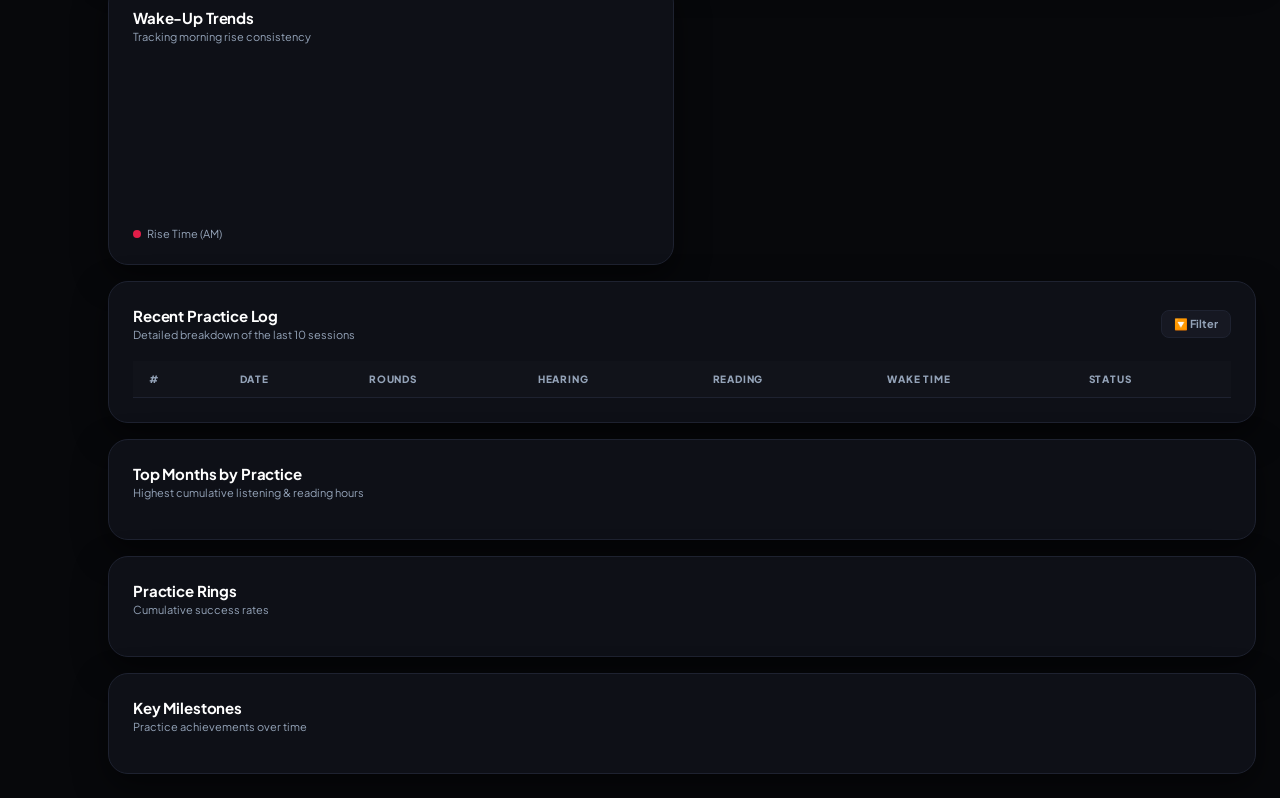
==== commit c6db11c8: "Update index.html" ====
--- a/index.html
+++ b/index.html
@@ -4,258 +4,1155 @@
 <meta charset="UTF-8">
 <meta name="viewport" content="width=device-width, initial-scale=1.0">
 <title>Sādhana Live Dashboard</title>
-<link href="https://fonts.googleapis.com/css2?family=DM+Sans:wght@300;400;500;600;700&family=Playfair+Display:ital,wght@0,700;1,700&family=Noto+Serif+Devanagari:wght@400;700&display=swap" rel="stylesheet">
+<!-- Google Fonts: Plus Jakarta Sans for a clean, modern geometric feel -->
+<link href="https://fonts.googleapis.com/css2?family=Plus+Jakarta+Sans:wght@300;400;500;600;700;800&family=Noto+Serif+Devanagari:wght@400;700&display=swap" rel="stylesheet">
 <style>
-*{margin:0;padding:0;box-sizing:border-box}
-:root{
-  --bg:#EEF4FB;
-  --surface:#FFFFFF;
-  --surface2:#F4F9FF;
-  --sidebar:#1B3A6B;
-  --sidebar2:#243F72;
-  --blue:#2563EB;
-  --blue2:#3B82F6;
-  --accent:#0EA5E9;
-  --accent2:#38BDF8;
-  --teal:#0D9488;
-  --orange:#F97316;
-  --red:#EF4444;
-  --green:#22C55E;
-  --gold:#F59E0B;
-  --ink:#0F172A;
-  --ink2:#334155;
-  --muted:#64748B;
-  --muted2:#94A3B8;
-  --border:#DBEAFE;
-  --border2:#BFDBFE;
-  --shadow:0 1px 3px rgba(37,99,235,.08), 0 4px 16px rgba(37,99,235,.06);
-  --shadow2:0 8px 32px rgba(37,99,235,.12);
-}
-body{background:var(--bg);color:var(--ink);font-family:'DM Sans',sans-serif;min-height:100vh;display:flex;overflow-x:hidden;}
-
+* {
+  margin: 0;
+  padding: 0;
+  box-sizing: border-box;
+}
+:root {
+  --bg: #07080B;
+  --surface: #0E1017;
+  --surface2: #161822;
+  --sidebar: #0E1017;
+  --blue: #3B82F6;
+  --accent: #E11D48; /* Premium Rose Red active accent */
+  --accent-glow: rgba(225, 29, 72, 0.15);
+  --teal: #10B981;
+  --gold: #F59E0B;
+  --red: #EF4444;
+  --green: #10B981;
+  --ink: #FFFFFF;
+  --ink-muted: #94A3B8;
+  --ink-dark: #475569;
+  --border: #1E2230;
+  --border-focus: #31374A;
+  --shadow: 0 12px 32px rgba(0, 0, 0, 0.5);
+  --card-radius: 20px;
+}
+body {
+  background: var(--bg);
+  color: var(--ink);
+  font-family: 'Plus Jakarta Sans', sans-serif;
+  min-height: 100vh;
+  display: flex;
+  overflow-x: hidden;
+}
+/* Scrollbar styling */
+::-webkit-scrollbar {
+  width: 6px;
+  height: 6px;
+}
+::-webkit-scrollbar-track {
+  background: var(--bg);
+}
+::-webkit-scrollbar-thumb {
+  background: var(--border);
+  border-radius: 10px;
+}
+::-webkit-scrollbar-thumb:hover {
+  background: var(--ink-dark);
+}
 /* SIDEBAR */
-.sidebar{width:64px;min-height:100vh;background:var(--sidebar);display:flex;flex-direction:column;align-items:center;padding:20px 0;gap:8px;position:fixed;left:0;top:0;bottom:0;z-index:100;transition:width .3s;}
-.sidebar-logo{width:36px;height:36px;background:var(--blue);border-radius:10px;display:flex;align-items:center;justify-content:center;font-family:'Noto Serif Devanagari',serif;font-size:18px;color:#fff;margin-bottom:20px;flex-shrink:0;}
-.nav-item{width:40px;height:40px;border-radius:10px;display:flex;align-items:center;justify-content:center;cursor:pointer;transition:background .2s;color:rgba(255,255,255,.45);font-size:18px;flex-shrink:0;}
-.nav-item:hover,.nav-item.active{background:rgba(255,255,255,.12);color:#fff;}
-.nav-item.active{background:var(--blue);color:#fff;}
-.nav-sep{width:32px;height:1px;background:rgba(255,255,255,.1);margin:8px 0;}
-
+.sidebar {
+  width: 76px;
+  height: calc(100vh - 32px);
+  background: var(--sidebar);
+  border: 1px solid var(--border);
+  border-radius: 24px;
+  display: flex;
+  flex-direction: column;
+  align-items: center;
+  padding: 24px 0;
+  gap: 16px;
+  position: fixed;
+  left: 16px;
+  top: 16px;
+  bottom: 16px;
+  z-index: 100;
+  transition: all 0.3s cubic-bezier(0.4, 0, 0.2, 1);
+}
+.sidebar-logo {
+  width: 44px;
+  height: 44px;
+  background: linear-gradient(135deg, var(--accent), #f43f5e);
+  border-radius: 50%;
+  display: flex;
+  align-items: center;
+  justify-content: center;
+  font-family: 'Noto Serif Devanagari', serif;
+  font-size: 20px;
+  color: #fff;
+  margin-bottom: 24px;
+  flex-shrink: 0;
+  box-shadow: 0 0 16px var(--accent-glow);
+}
+.nav-item {
+  width: 44px;
+  height: 44px;
+  border-radius: 50%;
+  display: flex;
+  align-items: center;
+  justify-content: center;
+  cursor: pointer;
+  transition: all 0.25s ease;
+  color: var(--ink-muted);
+  flex-shrink: 0;
+  border: 1px solid transparent;
+}
+.nav-item svg {
+  width: 20px;
+  height: 20px;
+  fill: none;
+  stroke: currentColor;
+  stroke-width: 1.8;
+  stroke-linecap: round;
+  stroke-linejoin: round;
+}
+.nav-item:hover {
+  color: #fff;
+  background: var(--surface2);
+  border-color: var(--border);
+}
+.nav-item.active {
+  background: var(--accent);
+  color: #fff;
+  box-shadow: 0 8px 24px var(--accent-glow);
+  border-color: transparent;
+}
+.nav-sep {
+  width: 36px;
+  height: 1px;
+  background: var(--border);
+  margin: 12px 0;
+}
 /* MAIN */
-.main{margin-left:64px;flex:1;min-height:100vh;display:flex;flex-direction:column;}
-
+.main {
+  margin-left: 108px;
+  flex: 1;
+  min-height: 100vh;
+  display: flex;
+  flex-direction: column;
+  padding: 16px 24px 24px 0;
+}
 /* TOP BAR */
-.topbar{height:60px;background:var(--surface);border-bottom:1px solid var(--border);display:flex;align-items:center;padding:0 24px;gap:16px;position:sticky;top:0;z-index:50;}
-.topbar-welcome{font-size:12px;color:var(--muted);margin-right:4px;}
-.topbar-name{font-size:16px;font-weight:700;color:var(--ink);}
-.search-box{margin-left:auto;display:flex;align-items:center;gap:8px;background:var(--surface2);border:1px solid var(--border);border-radius:8px;padding:6px 14px;width:220px;}
-.search-box input{border:none;background:transparent;font-size:13px;color:var(--ink);outline:none;width:100%;}
-.search-box input::placeholder{color:var(--muted2);}
-.topbar-icon{width:34px;height:34px;border-radius:8px;background:var(--surface2);border:1px solid var(--border);display:flex;align-items:center;justify-content:center;cursor:pointer;font-size:16px;color:var(--muted);}
-.avatar{width:34px;height:34px;border-radius:50%;background:linear-gradient(135deg,var(--blue),var(--accent));display:flex;align-items:center;justify-content:center;color:#fff;font-size:13px;font-weight:700;}
-.live-badge{display:flex;align-items:center;gap:6px;background:#EFF6FF;border:1px solid var(--border2);border-radius:20px;padding:4px 12px;font-size:11px;font-weight:600;color:var(--blue);letter-spacing:.04em;}
-.live-dot{width:6px;height:6px;border-radius:50%;background:var(--green);animation:blink 1.4s ease-in-out infinite;}
-@keyframes blink{0%,100%{opacity:1}50%{opacity:.2}}
-
-/* CONTENT */
-.content{padding:24px;display:grid;grid-template-columns:1fr 1fr 1fr 300px;grid-template-rows:auto auto auto auto;gap:16px;flex:1;}
-
+.topbar {
+  height: 70px;
+  display: flex;
+  align-items: center;
+  padding: 0 12px;
+  gap: 20px;
+  margin-bottom: 16px;
+}
+.topbar-welcome {
+  font-size: 11px;
+  font-weight: 500;
+  text-transform: uppercase;
+  letter-spacing: 0.1em;
+  color: var(--ink-muted);
+  margin-bottom: 2px;
+}
+.topbar-name {
+  font-size: 22px;
+  font-weight: 800;
+  color: #fff;
+  letter-spacing: -0.02em;
+}
+.search-box {
+  margin-left: auto;
+  display: flex;
+  align-items: center;
+  gap: 10px;
+  background: var(--surface);
+  border: 1px solid var(--border);
+  border-radius: 14px;
+  padding: 10px 16px;
+  width: 320px;
+  transition: all 0.25s ease;
+}
+.search-box:focus-within {
+  border-color: var(--border-focus);
+  box-shadow: 0 0 12px rgba(255,255,255,0.03);
+}
+.search-box input {
+  border: none;
+  background: transparent;
+  font-size: 13px;
+  font-family: inherit;
+  color: #fff;
+  outline: none;
+  width: 100%;
+}
+.search-box input::placeholder {
+  color: var(--ink-dark);
+}
+.search-box svg {
+  width: 16px;
+  height: 16px;
+  color: var(--ink-muted);
+}
+.topbar-icon {
+  width: 42px;
+  height: 42px;
+  border-radius: 50%;
+  background: var(--surface);
+  border: 1px solid var(--border);
+  display: flex;
+  align-items: center;
+  justify-content: center;
+  cursor: pointer;
+  transition: all 0.2s ease;
+  color: var(--ink-muted);
+}
+.topbar-icon:hover {
+  color: #fff;
+  border-color: var(--border-focus);
+}
+.topbar-icon svg {
+  width: 18px;
+  height: 18px;
+  fill: none;
+  stroke: currentColor;
+  stroke-width: 2;
+  stroke-linecap: round;
+  stroke-linejoin: round;
+}
+.live-badge {
+  display: flex;
+  align-items: center;
+  gap: 8px;
+  background: rgba(225, 29, 72, 0.08);
+  border: 1px solid rgba(225, 29, 72, 0.2);
+  border-radius: 20px;
+  padding: 6px 14px;
+  font-size: 11px;
+  font-weight: 700;
+  color: var(--accent);
+  letter-spacing: .05em;
+  text-transform: uppercase;
+}
+.live-dot {
+  width: 6px;
+  height: 6px;
+  border-radius: 50%;
+  background: var(--accent);
+  animation: blink 1.6s ease-in-out infinite;
+}
+@keyframes blink {
+  0%, 100% { opacity: 1; transform: scale(1); }
+  50% { opacity: 0.3; transform: scale(1.2); }
+}
+.avatar-wrapper {
+  display: flex;
+  align-items: center;
+  gap: 8px;
+  cursor: pointer;
+}
+.avatar {
+  width: 40px;
+  height: 40px;
+  border-radius: 50%;
+  background: linear-gradient(135deg, var(--accent), #f43f5e);
+  display: flex;
+  align-items: center;
+  justify-content: center;
+  color: #fff;
+  font-size: 14px;
+  font-weight: 700;
+  border: 2px solid var(--border);
+}
+.avatar-chevron {
+  width: 12px;
+  height: 12px;
+  color: var(--ink-muted);
+}
+/* CONTENT GRID */
+.content {
+  display: grid;
+  grid-template-columns: 1fr 1fr 1.1fr 320px;
+  grid-template-rows: auto auto auto;
+  gap: 16px;
+  flex: 1;
+}
 /* STAT CARDS */
-.stat-card{background:var(--surface);border-radius:14px;padding:20px;border:1px solid var(--border);box-shadow:var(--shadow);display:flex;flex-direction:column;gap:10px;position:relative;overflow:hidden;}
-.stat-card::after{content:attr(data-icon);position:absolute;right:16px;top:50%;transform:translateY(-50%);font-size:36px;opacity:.12;}
-.sc-row{display:flex;align-items:center;justify-content:space-between;}
-.sc-label{font-size:11px;font-weight:600;text-transform:uppercase;letter-spacing:.08em;color:var(--muted);}
-.sc-icon{width:32px;height:32px;border-radius:8px;display:flex;align-items:center;justify-content:center;font-size:16px;}
-.sc-icon.blue{background:#DBEAFE;color:var(--blue);}
-.sc-icon.teal{background:#CCFBF1;color:var(--teal);}
-.sc-icon.orange{background:#FEF3C7;color:var(--gold);}
-.sc-icon.green{background:#DCFCE7;color:var(--green);}
-.sc-num{font-family:'Playfair Display',serif;font-size:34px;font-weight:700;color:var(--ink);line-height:1;}
-.sc-change{font-size:11px;font-weight:600;padding:2px 8px;border-radius:20px;}
-.sc-change.up{background:#DCFCE7;color:#16A34A;}
-.sc-change.dn{background:#FEE2E2;color:#DC2626;}
-.sc-sub{font-size:11px;color:var(--muted);}
-
+.stat-card {
+  background: var(--surface);
+  border-radius: var(--card-radius);
+  padding: 24px;
+  border: 1px solid var(--border);
+  box-shadow: var(--shadow);
+  display: flex;
+  flex-direction: column;
+  justify-content: space-between;
+  gap: 14px;
+  position: relative;
+  overflow: hidden;
+  transition: transform 0.2s ease, border-color 0.2s ease;
+}
+.stat-card:hover {
+  border-color: var(--border-focus);
+}
+.stat-card::after {
+  content: attr(data-icon);
+  position: absolute;
+  right: -8px;
+  bottom: -16px;
+  font-size: 84px;
+  opacity: 0.03;
+  pointer-events: none;
+}
+.sc-row {
+  display: flex;
+  align-items: center;
+  justify-content: space-between;
+}
+.sc-label {
+  font-size: 11px;
+  font-weight: 700;
+  text-transform: uppercase;
+  letter-spacing: .08em;
+  color: var(--ink-muted);
+}
+.sc-icon {
+  width: 36px;
+  height: 36px;
+  border-radius: 10px;
+  display: flex;
+  align-items: center;
+  justify-content: center;
+  font-size: 18px;
+  box-shadow: inset 0 2px 4px rgba(255,255,255,0.05);
+}
+.sc-icon.blue { background: rgba(59, 130, 246, 0.1); color: var(--blue); }
+.sc-icon.teal { background: rgba(16, 185, 129, 0.1); color: var(--teal); }
+.sc-icon.orange { background: rgba(245, 158, 11, 0.1); color: var(--gold); }
+.sc-num {
+  font-size: 32px;
+  font-weight: 800;
+  color: #fff;
+  line-height: 1.1;
+  letter-spacing: -0.03em;
+}
+.sc-change {
+  font-size: 10px;
+  font-weight: 700;
+  padding: 4px 10px;
+  border-radius: 20px;
+  letter-spacing: 0.02em;
+}
+.sc-change.up { background: rgba(16, 185, 129, 0.1); color: #10B981; }
+.sc-change.dn { background: rgba(239, 68, 68, 0.1); color: #EF4444; }
+.sc-sub {
+  font-size: 11px;
+  color: var(--ink-muted);
+}
+/* PLUS BUTTON CARD */
+.plus-card-wrap {
+  display: flex;
+  align-items: stretch;
+}
+.add-btn-card {
+  flex: 1;
+  background: var(--surface);
+  border: 1px solid var(--border);
+  border-radius: var(--card-radius);
+  display: flex;
+  align-items: center;
+  justify-content: center;
+  cursor: pointer;
+  transition: all 0.25s ease;
+  box-shadow: var(--shadow);
+}
+.add-btn-card:hover {
+  border-color: var(--accent);
+  background: rgba(225, 29, 72, 0.02);
+  box-shadow: 0 0 16px rgba(225, 29, 72, 0.05);
+}
+.add-btn-card svg {
+  width: 24px;
+  height: 24px;
+  color: var(--ink-muted);
+  transition: color 0.2s ease, transform 0.2s ease;
+}
+.add-btn-card:hover svg {
+  color: var(--accent);
+  transform: rotate(90deg);
+}
+/* CARD SYSTEM STANDARD */
+.card-header {
+  display: flex;
+  align-items: center;
+  justify-content: space-between;
+  margin-bottom: 20px;
+}
+.card-title-group {
+  display: flex;
+  flex-direction: column;
+}
+.card-title {
+  font-size: 15px;
+  font-weight: 700;
+  color: #fff;
+  letter-spacing: -0.01em;
+}
+.card-sub {
+  font-size: 11px;
+  color: var(--ink-muted);
+  margin-top: 3px;
+}
+.card-actions {
+  display: flex;
+  gap: 6px;
+  align-items: center;
+}
+/* CURRENT STOCK / DETAILED CHARTS */
+.chart-detail-card {
+  grid-column: 1/3;
+  background: var(--surface);
+  border-radius: var(--card-radius);
+  padding: 24px;
+  border: 1px solid var(--border);
+  box-shadow: var(--shadow);
+}
+.sub-metrics-row {
+  display: grid;
+  grid-template-columns: 1fr 1fr 1fr;
+  gap: 10px;
+  margin-bottom: 24px;
+}
+.sub-metric-item {
+  background: var(--surface2);
+  border: 1px solid var(--border);
+  border-radius: 12px;
+  padding: 12px 16px;
+  display: flex;
+  flex-direction: column;
+  gap: 4px;
+  transition: border-color 0.2s ease;
+}
+.sub-metric-item:hover {
+  border-color: var(--border-focus);
+}
+.sm-lbl {
+  font-size: 10px;
+  font-weight: 700;
+  text-transform: uppercase;
+  letter-spacing: 0.05em;
+  color: var(--ink-muted);
+}
+.sm-val-group {
+  display: flex;
+  align-items: baseline;
+  gap: 6px;
+}
+.sm-val {
+  font-size: 18px;
+  font-weight: 800;
+  color: #fff;
+}
+.sm-unit {
+  font-size: 11px;
+  color: var(--ink-muted);
+}
+.bc-chart {
+  display: flex;
+  align-items: flex-end;
+  gap: 12px;
+  height: 180px;
+  margin-top: 10px;
+  border-bottom: 1px solid var(--border);
+  padding-bottom: 10px;
+}
+.bc-group {
+  flex: 1;
+  display: flex;
+  flex-direction: column;
+  align-items: center;
+  gap: 8px;
+  min-width: 0;
+}
+.bc-bars {
+  width: 100%;
+  display: flex;
+  align-items: flex-end;
+  gap: 4px;
+  height: 150px;
+}
+.bc-bar {
+  flex: 1;
+  border-radius: 6px 6px 0 0;
+  min-height: 2px;
+  cursor: pointer;
+  transition: all 0.2s ease;
+}
+.bc-bar:hover {
+  filter: brightness(1.2);
+  transform: translateY(-2px);
+}
+.bc-bar.h {
+  background: linear-gradient(180deg, var(--accent), rgba(225, 29, 72, 0.4));
+  box-shadow: 0 4px 12px rgba(225, 29, 72, 0.15);
+}
+.bc-bar.r {
+  background: linear-gradient(180deg, var(--ink-muted), var(--ink-dark));
+  box-shadow: 0 4px 12px rgba(255, 255, 255, 0.02);
+}
+.bc-lbl {
+  font-size: 10px;
+  color: var(--ink-muted);
+  font-weight: 600;
+}
+.legend-row {
+  display: flex;
+  gap: 16px;
+  margin-top: 14px;
+  font-size: 11px;
+  color: var(--ink-muted);
+}
+.legend-row span {
+  display: flex;
+  align-items: center;
+  gap: 6px;
+}
+.ldot {
+  width: 8px;
+  height: 8px;
+  border-radius: 50%;
+  display: inline-block;
+}
+.ldot.red { background: var(--accent); }
+.ldot.grey { background: var(--ink-muted); }
+/* SELECT / DROPDOWN CUSTOM */
+.dropdown-select {
+  background: var(--surface2);
+  border: 1px solid var(--border);
+  color: var(--ink-muted);
+  font-size: 11px;
+  font-weight: 700;
+  padding: 6px 12px;
+  border-radius: 8px;
+  cursor: pointer;
+  font-family: inherit;
+  outline: none;
+  transition: all 0.2s ease;
+}
+.dropdown-select:hover {
+  border-color: var(--border-focus);
+  color: #fff;
+}
+/* DONUT / DEFECT CARD */
+.donut-card {
+  background: var(--surface);
+  border-radius: var(--card-radius);
+  padding: 24px;
+  border: 1px solid var(--border);
+  box-shadow: var(--shadow);
+}
+.donut-wrap {
+  display: flex;
+  flex-direction: column;
+  align-items: center;
+  justify-content: center;
+  position: relative;
+  margin: 16px 0;
+}
+.donut-center {
+  position: absolute;
+  text-align: center;
+  z-index: 2;
+}
+.donut-center-num {
+  font-size: 26px;
+  font-weight: 800;
+  color: #fff;
+  letter-spacing: -0.02em;
+}
+.donut-center-lbl {
+  font-size: 10px;
+  color: var(--ink-muted);
+  font-weight: 700;
+  text-transform: uppercase;
+  letter-spacing: 0.05em;
+  margin-top: 2px;
+}
+.donut-legend {
+  display: flex;
+  flex-direction: column;
+  gap: 10px;
+  margin-top: 14px;
+  width: 100%;
+}
+.dl-item {
+  display: flex;
+  align-items: center;
+  justify-content: space-between;
+  font-size: 12px;
+  padding: 4px 0;
+}
+.dl-lbl {
+  color: var(--ink-muted);
+  display: flex;
+  align-items: center;
+}
+.dl-dot {
+  width: 8px;
+  height: 8px;
+  border-radius: 50%;
+  margin-right: 8px;
+  flex-shrink: 0;
+}
+.dl-val {
+  font-weight: 700;
+  color: #fff;
+}
 /* HEATMAP CARD */
-.heatmap-card{grid-column:1/3;background:var(--surface);border-radius:14px;padding:24px;border:1px solid var(--border);box-shadow:var(--shadow);}
-.card-header{display:flex;align-items:center;justify-content:space-between;margin-bottom:16px;}
-.card-title{font-size:14px;font-weight:700;color:var(--ink);}
-.card-sub{font-size:11px;color:var(--muted);margin-top:2px;}
-.month-tabs{display:flex;gap:4px;}
-.tab{font-size:11px;font-weight:600;padding:4px 10px;border-radius:6px;cursor:pointer;color:var(--muted);border:1px solid transparent;}
-.tab.active{background:var(--blue);color:#fff;border-color:var(--blue);}
-.heatmap-grid{display:flex;flex-wrap:wrap;gap:3px;}
-.hm-cell{width:18px;height:18px;border-radius:3px;cursor:pointer;transition:transform .15s;position:relative;}
-.hm-cell:hover{transform:scale(1.6);z-index:10;}
-.hm-cell.l0{background:#EFF6FF;}
-.hm-cell.l1{background:#BFDBFE;}
-.hm-cell.l2{background:#60A5FA;}
-.hm-cell.l3{background:#2563EB;}
-.hm-cell.l4{background:#1E3A8A;}
-.hm-legend{display:flex;align-items:center;gap:4px;margin-top:12px;font-size:10px;color:var(--muted);}
-.hm-legend div{width:12px;height:12px;border-radius:2px;}
-.tip{display:none;position:absolute;bottom:calc(100%+6px);left:50%;transform:translateX(-50%);background:var(--ink);color:#fff;border-radius:6px;padding:5px 8px;font-size:10px;white-space:nowrap;z-index:100;}
-.tip::after{content:'';position:absolute;top:100%;left:50%;transform:translateX(-50%);border:4px solid transparent;border-top-color:var(--ink);}
-.hm-cell:hover .tip{display:block;}
-
-/* DONUT CARD - Defect Rates style */
-.donut-card{background:var(--surface);border-radius:14px;padding:24px;border:1px solid var(--border);box-shadow:var(--shadow);}
-.donut-wrap{display:flex;flex-direction:column;align-items:center;justify-content:center;position:relative;margin:12px 0;}
-.donut-center{position:absolute;text-align:center;}
-.donut-center-num{font-family:'Playfair Display',serif;font-size:28px;font-weight:700;color:var(--ink);}
-.donut-center-lbl{font-size:10px;color:var(--muted);font-weight:500;}
-.donut-legend{display:flex;flex-direction:column;gap:8px;margin-top:8px;width:100%;}
-.dl-item{display:flex;align-items:center;justify-content:space-between;font-size:12px;}
-.dl-dot{width:8px;height:8px;border-radius:2px;margin-right:6px;flex-shrink:0;}
-.dl-lbl{color:var(--muted);display:flex;align-items:center;}
-.dl-val{font-weight:700;color:var(--ink);}
-
-/* STATUS CARD */
-.status-card{grid-row:2/4;background:var(--surface);border-radius:14px;padding:24px;border:1px solid var(--border);box-shadow:var(--shadow);display:flex;flex-direction:column;}
-.status-list{display:flex;flex-direction:column;gap:12px;margin-top:12px;flex:1;}
-.status-item{background:var(--surface2);border:1px solid var(--border);border-radius:10px;padding:14px;display:flex;gap:12px;align-items:flex-start;}
-.status-img{width:44px;height:44px;border-radius:8px;background:linear-gradient(135deg,var(--border2),var(--blue2));display:flex;align-items:center;justify-content:center;font-size:20px;flex-shrink:0;}
-.si-title{font-size:13px;font-weight:600;color:var(--ink);}
-.si-sub{font-size:11px;color:var(--muted);margin-top:2px;}
-.si-badge{font-size:10px;font-weight:700;padding:2px 8px;border-radius:20px;margin-top:6px;display:inline-block;}
-.si-badge.active{background:#DCFCE7;color:#16A34A;}
-.si-badge.sched{background:#FEF3C7;color:#B45309;}
-.si-badge.wait{background:#FEE2E2;color:#DC2626;}
-
-/* BAR CHART CARD */
-.bar-chart-card{grid-column:1/3;background:var(--surface);border-radius:14px;padding:24px;border:1px solid var(--border);box-shadow:var(--shadow);}
-.bc-chart{display:flex;align-items:flex-end;gap:6px;height:160px;margin-top:16px;}
-.bc-group{flex:1;display:flex;flex-direction:column;align-items:center;gap:4px;min-width:0;}
-.bc-bars{width:100%;display:flex;align-items:flex-end;gap:2px;height:130px;}
-.bc-bar{flex:1;border-radius:4px 4px 0 0;min-height:2px;cursor:pointer;transition:opacity .15s;}
-.bc-bar:hover{opacity:.75;}
-.bc-bar.h{background:var(--blue);}
-.bc-bar.r{background:var(--accent2);}
-.bc-lbl{font-size:9px;color:var(--muted);font-weight:500;text-align:center;}
-.legend-row{display:flex;gap:16px;margin-top:12px;font-size:11px;color:var(--muted);}
-.legend-row span{display:flex;align-items:center;gap:5px;}
-.ldot{width:8px;height:8px;border-radius:2px;display:inline-block;}
-
-/* WAKE CHART */
-.wake-card{background:var(--surface);border-radius:14px;padding:24px;border:1px solid var(--border);box-shadow:var(--shadow);}
-.wake-chart{display:flex;align-items:flex-end;gap:2px;height:130px;margin-top:16px;}
-.wb{flex:1;border-radius:3px 3px 0 0;min-height:2px;min-width:0;cursor:pointer;position:relative;}
-.wb:hover .tip{display:block;}
-.wb.early{background:var(--green);}
-.wb.mid{background:var(--gold);}
-.wb.late{background:var(--red);}
-
+.heatmap-card {
+  grid-column: 1/4;
+  background: var(--surface);
+  border-radius: var(--card-radius);
+  padding: 24px;
+  border: 1px solid var(--border);
+  box-shadow: var(--shadow);
+}
+.heatmap-grid {
+  display: flex;
+  flex-wrap: wrap;
+  gap: 4px;
+}
+.hm-cell {
+  width: 18px;
+  height: 18px;
+  border-radius: 4px;
+  cursor: pointer;
+  transition: all 0.15s cubic-bezier(0.4, 0, 0.2, 1);
+  position: relative;
+  border: 1px solid transparent;
+}
+.hm-cell:hover {
+  transform: scale(1.4);
+  z-index: 10;
+  box-shadow: 0 4px 12px rgba(0,0,0,0.5);
+  border-color: rgba(255,255,255,0.25);
+}
+.hm-cell.l0 { background: #161822; }
+.hm-cell.l1 { background: rgba(225, 29, 72, 0.15); }
+.hm-cell.l2 { background: rgba(225, 29, 72, 0.35); }
+.hm-cell.l3 { background: rgba(225, 29, 72, 0.65); }
+.hm-cell.l4 { background: #E11D48; box-shadow: 0 0 10px rgba(225, 29, 72, 0.3); }
+.hm-legend {
+  display: flex;
+  align-items: center;
+  gap: 6px;
+  margin-top: 16px;
+  font-size: 10px;
+  font-weight: 600;
+  color: var(--ink-muted);
+}
+.hm-legend div {
+  width: 10px;
+  height: 10px;
+  border-radius: 2px;
+}
+.tip {
+  display: none;
+  position: absolute;
+  bottom: calc(100% + 8px);
+  left: 50%;
+  transform: translateX(-50%);
+  background: var(--surface2);
+  color: #fff;
+  border: 1px solid var(--border);
+  border-radius: 8px;
+  padding: 8px 12px;
+  font-size: 10px;
+  line-height: 1.4;
+  white-space: nowrap;
+  z-index: 100;
+  box-shadow: var(--shadow);
+}
+.tip::after {
+  content: '';
+  position: absolute;
+  top: 100%;
+  left: 50%;
+  transform: translateX(-50%);
+  border: 5px solid transparent;
+  border-top-color: var(--surface2);
+}
+.hm-cell:hover .tip {
+  display: block;
+}
+/* WAKE CHART / LINE GRAPH */
+.wake-card {
+  background: var(--surface);
+  border-radius: var(--card-radius);
+  padding: 24px;
+  border: 1px solid var(--border);
+  box-shadow: var(--shadow);
+}
+.wake-chart-container {
+  height: 150px;
+  margin-top: 16px;
+  position: relative;
+  width: 100%;
+}
+.wake-svg-glow {
+  filter: drop-shadow(0px 4px 12px rgba(225, 29, 72, 0.3));
+}
+.wake-dot-marker {
+  cursor: pointer;
+  transition: r 0.15s ease, fill 0.15s ease;
+}
+.wake-dot-marker:hover {
+  r: 6;
+  fill: #fff;
+}
+/* STATUS CARD (PRODUCTION LINE STYLE) */
+.status-card {
+  grid-row: 1/4;
+  grid-column: 4;
+  background: var(--surface);
+  border-radius: var(--card-radius);
+  padding: 24px;
+  border: 1px solid var(--border);
+  box-shadow: var(--shadow);
+  display: flex;
+  flex-direction: column;
+}
+.status-list {
+  display: flex;
+  flex-direction: column;
+  gap: 12px;
+  margin-top: 10px;
+  flex: 1;
+}
+.status-item {
+  background: var(--surface2);
+  border: 1px solid var(--border);
+  border-radius: 14px;
+  padding: 16px;
+  display: flex;
+  gap: 14px;
+  align-items: center;
+  transition: all 0.2s ease;
+}
+.status-item:hover {
+  border-color: var(--border-focus);
+}
+.status-img {
+  width: 48px;
+  height: 48px;
+  border-radius: 12px;
+  background: rgba(255,255,255,0.03);
+  border: 1px solid var(--border);
+  display: flex;
+  align-items: center;
+  justify-content: center;
+  font-size: 20px;
+  flex-shrink: 0;
+  box-shadow: inset 0 2px 4px rgba(255,255,255,0.02);
+}
+.status-info-col {
+  flex: 1;
+  min-width: 0;
+}
+.si-title {
+  font-size: 13px;
+  font-weight: 700;
+  color: #fff;
+}
+.si-sub {
+  font-size: 11px;
+  color: var(--ink-muted);
+  margin-top: 2px;
+  white-space: nowrap;
+  overflow: hidden;
+  text-overflow: ellipsis;
+}
+.si-badge {
+  font-size: 9px;
+  font-weight: 800;
+  padding: 4px 10px;
+  border-radius: 20px;
+  display: inline-block;
+  margin-top: 6px;
+  text-transform: uppercase;
+  letter-spacing: 0.05em;
+}
+.si-badge.active { background: rgba(16, 185, 129, 0.1); color: #10B981; }
+.si-badge.sched { background: rgba(245, 158, 11, 0.1); color: #F59E0B; }
+.si-badge.wait { background: rgba(239, 68, 68, 0.1); color: #EF4444; }
 /* TABLE CARD */
-.table-card{grid-column:1/3;background:var(--surface);border-radius:14px;padding:24px;border:1px solid var(--border);box-shadow:var(--shadow);}
-.filter-row{display:flex;gap:8px;margin-top:12px;align-items:center;}
-.filter-btn{font-size:11px;font-weight:600;padding:5px 12px;border-radius:6px;border:1px solid var(--border);background:var(--surface2);color:var(--muted);cursor:pointer;}
-.filter-btn.active{background:var(--blue);color:#fff;border-color:var(--blue);}
-.data-table{width:100%;border-collapse:collapse;margin-top:14px;font-size:12px;}
-.data-table th{text-align:left;font-size:10px;font-weight:700;text-transform:uppercase;letter-spacing:.08em;color:var(--muted);padding:8px 12px;border-bottom:1px solid var(--border);}
-.data-table td{padding:10px 12px;border-bottom:1px solid var(--surface2);color:var(--ink2);}
-.data-table tr:last-child td{border-bottom:none;}
-.data-table tr:hover td{background:var(--surface2);}
-.td-badge{font-size:10px;font-weight:600;padding:2px 8px;border-radius:20px;}
-.td-badge.done{background:#DCFCE7;color:#16A34A;}
-.td-badge.miss{background:#FEE2E2;color:#DC2626;}
-.td-badge.part{background:#FEF3C7;color:#B45309;}
-.td-rounds{font-weight:700;color:var(--blue);font-size:13px;}
-
-/* RIGHT COLUMN */
-.right-col{grid-column:4;grid-row:1/6;display:flex;flex-direction:column;gap:16px;}
-.mini-stat-card{background:var(--surface);border-radius:14px;padding:20px;border:1px solid var(--border);box-shadow:var(--shadow);}
-.mini-pair{display:grid;grid-template-columns:1fr 1fr;gap:12px;}
-.mini-stat{background:var(--surface2);border-radius:10px;padding:16px;}
-.ms-lbl{font-size:10px;font-weight:600;text-transform:uppercase;letter-spacing:.08em;color:var(--muted);margin-bottom:6px;}
-.ms-num{font-family:'Playfair Display',serif;font-size:26px;font-weight:700;color:var(--ink);line-height:1;}
-.ms-sub{font-size:10px;color:var(--muted);margin-top:4px;}
-.ms-change{font-size:10px;font-weight:600;padding:2px 6px;border-radius:12px;display:inline-block;margin-top:4px;}
-.ms-change.up{background:#DCFCE7;color:#16A34A;}
-.ms-change.dn{background:#FEE2E2;color:#DC2626;}
-
-/* RINGS */
-.rings-row{display:grid;grid-template-columns:1fr 1fr;gap:10px;}
-.ring-block{background:var(--surface2);border:1px solid var(--border);border-radius:12px;padding:16px;text-align:center;}
-svg.ring-svg{transform:rotate(-90deg);}
-svg.ring-svg circle{fill:none;stroke-linecap:round;}
-.rng-val{font-family:'Playfair Display',serif;font-size:20px;font-weight:700;color:var(--ink);margin-top:8px;}
-.rng-lbl{font-size:9px;letter-spacing:.1em;text-transform:uppercase;color:var(--muted);}
-
-/* TOP PRODUCTS style - Monthly cards */
-.monthly-scroll{display:flex;flex-direction:column;gap:8px;max-height:240px;overflow-y:auto;}
-.monthly-scroll::-webkit-scrollbar{width:4px;}
-.monthly-scroll::-webkit-scrollbar-thumb{background:var(--border2);border-radius:4px;}
-.month-row{display:flex;align-items:center;gap:10px;padding:10px 12px;background:var(--surface2);border-radius:8px;cursor:pointer;transition:background .15s;}
-.month-row:hover{background:#DBEAFE;}
-.month-rank{width:22px;height:22px;border-radius:6px;background:var(--blue);color:#fff;font-size:10px;font-weight:700;display:flex;align-items:center;justify-content:center;flex-shrink:0;}
-.month-info{flex:1;min-width:0;}
-.month-name{font-size:12px;font-weight:600;color:var(--ink);}
-.month-prog{height:3px;background:var(--border);border-radius:2px;margin-top:4px;overflow:hidden;}
-.month-prog-fill{height:100%;background:var(--blue);border-radius:2px;}
-.month-val{font-size:12px;font-weight:700;color:var(--blue);flex-shrink:0;}
-
+.table-card {
+  grid-column: 1/3;
+  background: var(--surface);
+  border-radius: var(--card-radius);
+  padding: 24px;
+  border: 1px solid var(--border);
+  box-shadow: var(--shadow);
+}
+.data-table-wrapper {
+  overflow-x: auto;
+  margin-top: 14px;
+}
+.data-table {
+  width: 100%;
+  border-collapse: collapse;
+  font-size: 12px;
+  text-align: left;
+}
+.data-table th {
+  font-size: 10px;
+  font-weight: 800;
+  text-transform: uppercase;
+  letter-spacing: .08em;
+  color: var(--ink-muted);
+  padding: 12px 16px;
+  border-bottom: 1px solid var(--border);
+  background: rgba(255,255,255,0.01);
+}
+.data-table td {
+  padding: 14px 16px;
+  border-bottom: 1px solid var(--border);
+  color: #fff;
+}
+.data-table tr:last-child td {
+  border-bottom: none;
+}
+.data-table tr {
+  transition: background 0.15s ease;
+}
+.data-table tr:hover td {
+  background: rgba(255,255,255,0.02);
+}
+.td-badge {
+  font-size: 9px;
+  font-weight: 800;
+  padding: 4px 10px;
+  border-radius: 20px;
+  text-transform: uppercase;
+  letter-spacing: 0.05em;
+}
+.td-badge.done { background: rgba(16, 185, 129, 0.1); color: #10B981; }
+.td-badge.miss { background: rgba(239, 68, 68, 0.1); color: #EF4444; }
+.td-badge.part { background: rgba(245, 158, 11, 0.1); color: #F59E0B; }
+.td-rounds {
+  font-weight: 700;
+  color: var(--accent);
+}
+/* TOP MONTHS SCROLL CARD */
+.mini-stat-card {
+  background: var(--surface);
+  border-radius: var(--card-radius);
+  padding: 24px;
+  border: 1px solid var(--border);
+  box-shadow: var(--shadow);
+}
+.monthly-scroll {
+  display: flex;
+  flex-direction: column;
+  gap: 10px;
+  max-height: 240px;
+  overflow-y: auto;
+  padding-right: 4px;
+}
+.month-row {
+  display: flex;
+  align-items: center;
+  gap: 12px;
+  padding: 12px;
+  background: var(--surface2);
+  border: 1px solid var(--border);
+  border-radius: 12px;
+  cursor: pointer;
+  transition: all 0.2s ease;
+}
+.month-row:hover {
+  border-color: var(--border-focus);
+  background: rgba(255,255,255,0.02);
+}
+.month-rank {
+  width: 24px;
+  height: 24px;
+  border-radius: 8px;
+  background: rgba(255,255,255,0.04);
+  border: 1px solid var(--border);
+  color: #fff;
+  font-size: 10px;
+  font-weight: 800;
+  display: flex;
+  align-items: center;
+  justify-content: center;
+  flex-shrink: 0;
+}
+.month-info {
+  flex: 1;
+  min-width: 0;
+}
+.month-name {
+  font-size: 12px;
+  font-weight: 700;
+  color: #fff;
+}
+.month-prog {
+  height: 4px;
+  background: var(--border);
+  border-radius: 10px;
+  margin-top: 6px;
+  overflow: hidden;
+}
+.month-prog-fill {
+  height: 100%;
+  background: linear-gradient(90deg, var(--accent), #f43f5e);
+  border-radius: 10px;
+}
+.month-val {
+  font-size: 12px;
+  font-weight: 800;
+  color: var(--accent);
+  flex-shrink: 0;
+}
+/* RINGS ROW */
+.rings-row {
+  display: grid;
+  grid-template-columns: 1fr 1fr;
+  gap: 12px;
+}
+.ring-block {
+  background: var(--surface2);
+  border: 1px solid var(--border);
+  border-radius: 14px;
+  padding: 16px;
+  text-align: center;
+  display: flex;
+  flex-direction: column;
+  align-items: center;
+  justify-content: center;
+  transition: border-color 0.2s ease;
+}
+.ring-block:hover {
+  border-color: var(--border-focus);
+}
+svg.ring-svg {
+  transform: rotate(-90deg);
+}
+svg.ring-svg circle {
+  fill: none;
+  stroke-linecap: round;
+}
+.rng-val {
+  font-size: 18px;
+  font-weight: 800;
+  color: #fff;
+  margin-top: 10px;
+}
+.rng-lbl {
+  font-size: 9px;
+  letter-spacing: .08em;
+  text-transform: uppercase;
+  color: var(--ink-muted);
+  font-weight: 700;
+  margin-top: 2px;
+}
 /* MILESTONE CARD */
-.milestone-card{background:var(--surface);border-radius:14px;padding:20px;border:1px solid var(--border);box-shadow:var(--shadow);}
-.tl-list{position:relative;padding-left:24px;}
-.tl-list::before{content:'';position:absolute;left:6px;top:4px;bottom:4px;width:1px;background:linear-gradient(to bottom,var(--blue),var(--border));}
-.tl-item{position:relative;margin-bottom:16px;}
-.tl-item:last-child{margin-bottom:0;}
-.tl-dot{position:absolute;left:-21px;top:3px;width:10px;height:10px;border-radius:50%;background:var(--blue);border:2px solid var(--surface);box-shadow:0 0 0 2px var(--blue2);}
-.tl-date{font-size:9px;letter-spacing:.12em;text-transform:uppercase;color:var(--blue);font-weight:600;margin-bottom:2px;}
-.tl-text{font-size:11px;color:var(--ink2);line-height:1.5;}
-.tl-text strong{color:var(--ink);font-weight:600;}
-
-/* LOADING */
-#loader{position:fixed;inset:0;background:var(--sidebar);display:flex;flex-direction:column;align-items:center;justify-content:center;z-index:9999;transition:opacity .7s ease;}
-.loader-om{font-family:'Noto Serif Devanagari',serif;font-size:72px;color:#fff;animation:lp 1.8s ease-in-out infinite;}
-@keyframes lp{0%,100%{opacity:.3;transform:scale(.9)}50%{opacity:1;transform:scale(1)}}
-.loader-txt{color:rgba(255,255,255,.5);font-size:12px;letter-spacing:.25em;margin-top:16px;text-transform:uppercase;}
-#loader.out{opacity:0;pointer-events:none;}
-#app{opacity:0;transition:opacity .7s ease;}
-
-.add-btn{width:32px;height:32px;border-radius:8px;background:var(--blue);border:none;color:#fff;font-size:18px;cursor:pointer;display:flex;align-items:center;justify-content:center;}
-.err{background:#EFF6FF;border:1px solid var(--border2);border-radius:10px;padding:20px;color:var(--blue);font-size:12px;text-align:center;}
-
-@media(max-width:1200px){
-  .content{grid-template-columns:1fr 1fr;grid-template-rows:auto;}
-  .right-col{grid-column:1/3;}
-  .heatmap-card,.bar-chart-card,.table-card{grid-column:1/3;}
-  .status-card{grid-row:auto;}
-}
-@media(max-width:700px){
-  .content{grid-template-columns:1fr;padding:12px;}
-  .right-col,.heatmap-card,.bar-chart-card,.table-card{grid-column:1;}
-  .status-card{grid-row:auto;}
-  .sidebar{width:48px;}
-  .main{margin-left:48px;}
+.milestone-card {
+  background: var(--surface);
+  border-radius: var(--card-radius);
+  padding: 24px;
+  border: 1px solid var(--border);
+  box-shadow: var(--shadow);
+}
+.tl-list {
+  position: relative;
+  padding-left: 20px;
+}
+.tl-list::before {
+  content: '';
+  position: absolute;
+  left: 4px;
+  top: 6px;
+  bottom: 6px;
+  width: 1px;
+  background: var(--border);
+}
+.tl-item {
+  position: relative;
+  margin-bottom: 20px;
+}
+.tl-item:last-child {
+  margin-bottom: 0;
+}
+.tl-dot {
+  position: absolute;
+  left: -20px;
+  top: 4px;
+  width: 9px;
+  height: 9px;
+  border-radius: 50%;
+  background: var(--accent);
+  box-shadow: 0 0 10px var(--accent-glow);
+}
+.tl-date {
+  font-size: 9px;
+  letter-spacing: .08em;
+  text-transform: uppercase;
+  color: var(--accent);
+  font-weight: 800;
+  margin-bottom: 4px;
+}
+.tl-text {
+  font-size: 11px;
+  color: var(--ink-muted);
+  line-height: 1.5;
+}
+.tl-text strong {
+  color: #fff;
+  font-weight: 700;
+}
+/* LOADING SCREEN */
+#loader {
+  position: fixed;
+  inset: 0;
+  background: var(--bg);
+  display: flex;
+  flex-direction: column;
+  align-items: center;
+  justify-content: center;
+  z-index: 9999;
+  transition: opacity 0.6s ease;
+}
+.loader-om {
+  font-family: 'Noto Serif Devanagari', serif;
+  font-size: 80px;
+  color: var(--accent);
+  text-shadow: 0 0 32px var(--accent-glow);
+  animation: lp 1.8s ease-in-out infinite;
+}
+@keyframes lp {
+  0%, 100% { opacity: .4; transform: scale(.95); }
+  50% { opacity: 1; transform: scale(1.05); }
+}
+.loader-txt {
+  color: var(--ink-muted);
+  font-size: 10px;
+  font-weight: 700;
+  letter-spacing: .25em;
+  margin-top: 24px;
+  text-transform: uppercase;
+}
+#loader.out {
+  opacity: 0;
+  pointer-events: none;
+}
+#app {
+  opacity: 0;
+  transition: opacity 0.6s ease;
+  width: 100%;
+}
+.err {
+  background: rgba(239, 68, 68, 0.05);
+  border: 1px solid rgba(239, 68, 68, 0.15);
+  border-radius: 12px;
+  padding: 24px;
+  color: var(--red);
+  font-size: 12px;
+  text-align: center;
+  line-height: 1.6;
+}
+/* RESPONSIVENESS */
+@media(max-width: 1350px) {
+  .content {
+    grid-template-columns: 1fr 1fr;
+    grid-template-rows: auto;
+  }
+  .right-col-item {
+    grid-column: 1/3 !important;
+  }
+  .heatmap-card, .chart-detail-card, .table-card {
+    grid-column: 1/3 !important;
+  }
+  .status-card {
+    grid-row: auto !important;
+    grid-column: 1/3 !important;
+  }
+}
+@media(max-width: 768px) {
+  body {
+    flex-direction: column;
+  }
+  .sidebar {
+    width: calc(100vw - 32px);
+    height: 60px;
+    flex-direction: row;
+    padding: 0 20px;
+    position: sticky;
+    top: 16px;
+    left: 16px;
+    right: 16px;
+    margin-bottom: 8px;
+  }
+  .sidebar-logo {
+    margin-bottom: 0;
+    width: 36px;
+    height: 36px;
+  }
+  .nav-sep {
+    width: 1px;
+    height: 24px;
+    margin: 0 8px;
+  }
+  .main {
+    margin-left: 16px;
+    padding: 0 16px 16px 16px;
+  }
+  .content {
+    grid-template-columns: 1fr;
+  }
+  .heatmap-card, .chart-detail-card, .table-card, .status-card, .right-col-item {
+    grid-column: 1 !important;
+  }
+  .search-box {
+    display: none; /* Hide search box on tiny screens for layout */
+  }
 }
 </style>
 </head>
 <body>
-
 <div id="loader">
   <div class="loader-om">ॐ</div>
   <p class="loader-txt">Fetching your sādhana…</p>
 </div>
-
 <div id="app">
-
 <!-- SIDEBAR -->
 <div class="sidebar">
   <div class="sidebar-logo">ॐ</div>
-  <div class="nav-item active" title="Dashboard">⊞</div>
-  <div class="nav-item" title="Practice">📿</div>
-  <div class="nav-item" title="Hearing">🎧</div>
-  <div class="nav-item" title="Reading">📖</div>
+  <div class="nav-item active" title="Dashboard">
+    <svg viewBox="0 0 24 24"><rect x="3" y="3" width="7" height="9" rx="1"/><rect x="14" y="3" width="7" height="5" rx="1"/><rect x="14" y="12" width="7" height="9" rx="1"/><rect x="3" y="16" width="7" height="5" rx="1"/></svg>
+  </div>
+  <div class="nav-item" title="Practice">
+    <svg viewBox="0 0 24 24"><path d="M12 2A10 10 0 0 0 2 12a10 10 0 0 0 10 10 10 10 0 0 0 10-10A10 10 0 0 0 12 2zm0 18c-4.41 0-8-3.59-8-8s3.59-8 8-8 8 3.59 8 8-3.59 8-8 8zm-1-13h2v6h-2zm0 8h2v2h-2z"/></svg>
+  </div>
+  <div class="nav-item" title="Hearing">
+    <svg viewBox="0 0 24 24"><path d="M3 18v-6a9 9 0 0 1 18 0v6M21 19a2 2 0 0 1-2 2h-1a2 2 0 0 1-2-2v-3a2 2 0 0 1 2-2h3M3 19a2 2 0 0 0 2 2h1a2 2 0 0 0 2-2v-3a2 2 0 0 0-2-2H3"/></svg>
+  </div>
+  <div class="nav-item" title="Reading">
+    <svg viewBox="0 0 24 24"><path d="M4 19.5A2.5 2.5 0 0 1 6.5 17H20M4 4.5A2.5 2.5 0 0 1 6.5 2H20v20H6.5a2.5 2.5 0 0 1-2.5-2.5v-15z"/></svg>
+  </div>
   <div class="nav-sep"></div>
-  <div class="nav-item" title="Calendar">📅</div>
-  <div class="nav-item" title="Goals">🎯</div>
-  <div class="nav-item" title="Settings">⚙</div>
+  <div class="nav-item" title="Calendar">
+    <svg viewBox="0 0 24 24"><rect x="3" y="4" width="18" height="18" rx="2" ry="2"/><line x1="16" y1="2" x2="16" y2="6"/><line x1="8" y1="2" x2="8" y2="6"/><line x1="3" y1="10" x2="21" y2="10"/></svg>
+  </div>
+  <div class="nav-item" title="Goals">
+    <svg viewBox="0 0 24 24"><circle cx="12" cy="12" r="10"/><circle cx="12" cy="12" r="6"/><circle cx="12" cy="12" r="2"/></svg>
+  </div>
+  <div class="nav-item" title="Settings">
+    <svg viewBox="0 0 24 24"><circle cx="12" cy="12" r="3"/><path d="M19.4 15a1.65 1.65 0 0 0 .33 1.82l.06.06a2 2 0 1 1-2.83 2.83l-.06-.06a1.65 1.65 0 0 0-1.82-.33 1.65 1.65 0 0 0-1 1.51V21a2 2 0 0 1-4 0v-.09A1.65 1.65 0 0 0 9 19.4a1.65 1.65 0 0 0-1.82.33l-.06.06a2 2 0 1 1-2.83-2.83l.06-.06a1.65 1.65 0 0 0 .33-1.82 1.65 1.65 0 0 0-1.51-1H3a2 2 0 0 1 0-4h.09A1.65 1.65 0 0 0 4.6 9a1.65 1.65 0 0 0-.33-1.82l-.06-.06a2 2 0 1 1 2.83-2.83l.06.06a1.65 1.65 0 0 0 1.82.33H9a1.65 1.65 0 0 0 1-1.51V3a2 2 0 0 1 4 0v.09a1.65 1.65 0 0 0 1 1.51 1.65 1.65 0 0 0 1.82-.33l.06-.06a2 2 0 1 1 2.83 2.83l-.06.06a1.65 1.65 0 0 0-.33 1.82V9a1.65 1.65 0 0 0 1.51 1H21a2 2 0 0 1 0 4h-.09a1.65 1.65 0 0 0-1.51 1z"/></svg>
+  </div>
 </div>
-
 <!-- MAIN -->
 <div class="main">
-
   <!-- TOPBAR -->
   <div class="topbar">
     <div>
@@ -263,19 +1160,20 @@
       <div class="topbar-name">Sādhana Live</div>
     </div>
     <div class="search-box">
-      <span style="color:var(--muted);font-size:14px">🔍</span>
+      <svg fill="none" stroke="currentColor" stroke-width="2" viewBox="0 0 24 24"><circle cx="11" cy="11" r="8"/><line x1="21" y1="21" x2="16.65" y2="16.65"/></svg>
       <input type="text" placeholder="Search Here">
     </div>
-    <div class="topbar-icon">🔔</div>
-    <div class="topbar-icon">⊞</div>
+    <div class="topbar-icon" title="Notifications">
+      <svg viewBox="0 0 24 24"><path d="M18 8A6 6 0 0 0 6 8c0 7-3 9-3 9h18s-3-2-3-9zm-4.73 13a2 2 0 0 1-3.54 0"/></svg>
+    </div>
     <div class="live-badge"><span class="live-dot"></span> Live · Sheets</div>
-    <div class="avatar">SP</div>
-    <span style="font-size:14px;color:var(--muted);cursor:pointer">▾</span>
+    <div class="avatar-wrapper">
+      <div class="avatar">SP</div>
+      <svg class="avatar-chevron" fill="none" stroke="currentColor" stroke-width="2" viewBox="0 0 24 24"><polyline points="6 9 12 15 18 9"/></svg>
+    </div>
   </div>
-
   <!-- CONTENT GRID -->
   <div class="content">
-
     <!-- STAT CARDS ROW -->
     <div class="stat-card" data-icon="📿">
       <div class="sc-row">
@@ -288,7 +1186,6 @@
         <div class="sc-change up" id="sc1chg">+Live</div>
       </div>
     </div>
-
     <div class="stat-card" data-icon="📊">
       <div class="sc-row">
         <div class="sc-label">Practice Efficiency</div>
@@ -296,11 +1193,10 @@
       </div>
       <div class="sc-num" id="sc2">—</div>
       <div class="sc-row">
-        <div class="sc-sub">Hearing + Reading days</div>
+        <div class="sc-sub">Hearing + Reading Days</div>
         <div class="sc-change up" id="sc2chg">+8%</div>
       </div>
     </div>
-
     <div class="stat-card" data-icon="⏰">
       <div class="sc-row">
         <div class="sc-label">Total Practice Hours</div>
@@ -308,167 +1204,191 @@
       </div>
       <div class="sc-num" id="sc3">—</div>
       <div class="sc-row">
-        <div class="sc-sub">Hearing + Reading combined</div>
+        <div class="sc-sub">Hearing & Reading Hours</div>
         <div class="sc-change up">↑ Growing</div>
       </div>
     </div>
-
-    <!-- STATUS CARD — right column row 1–2 -->
-    <div class="status-card" style="grid-row:1/4;grid-column:4">
+    <!-- PLUS CARD -->
+    <div class="plus-card-wrap">
+      <div class="add-btn-card" title="Add Session Log">
+        <svg fill="none" stroke="currentColor" stroke-width="2" viewBox="0 0 24 24"><line x1="12" y1="5" x2="12" y2="19"/><line x1="5" y1="12" x2="19" y2="12"/></svg>
+      </div>
+    </div>
+    <!-- CURRENT PERFORMANCE DETAILS CARD (Double bar chart & stats) -->
+    <div class="chart-detail-card">
       <div class="card-header">
-        <div>
+        <div class="card-title-group">
+          <div class="card-title">Practice Performance & Trends</div>
+          <div class="card-sub">Monthly metrics by practice type</div>
+        </div>
+        <div class="card-actions">
+          <select class="dropdown-select" id="practicePeriodSelect">
+            <option>Monthly</option>
+            <option>Weekly</option>
+          </select>
+        </div>
+      </div>
+      
+      <div class="sub-metrics-row">
+        <div class="sub-metric-item">
+          <span class="sm-lbl">Total Hearing</span>
+          <div class="sm-val-group">
+            <span class="sm-val" id="detHear">0</span>
+            <span class="sm-unit">hrs</span>
+          </div>
+        </div>
+        <div class="sub-metric-item">
+          <span class="sm-lbl">Total Reading</span>
+          <div class="sm-val-group">
+            <span class="sm-val" id="detRead">0</span>
+            <span class="sm-unit">hrs</span>
+          </div>
+        </div>
+        <div class="sub-metric-item">
+          <span class="sm-lbl">Total Chanted</span>
+          <div class="sm-val-group">
+            <span class="sm-val" id="detRounds">0</span>
+            <span class="sm-unit">rds</span>
+          </div>
+        </div>
+      </div>
+      <div class="bc-chart" id="monthlyBars"></div>
+      
+      <div class="legend-row">
+        <span><span class="ldot red"></span>Hearing Mins</span>
+        <span><span class="ldot"></span>Reading Mins</span>
+      </div>
+    </div>
+    <!-- CONSISTENCY DONUT CARD (Defect rates styling) -->
+    <div class="donut-card">
+      <div class="card-header">
+        <div class="card-title-group">
+          <div class="card-title">Consistency Rates</div>
+          <div class="card-sub">Days complete vs partial</div>
+        </div>
+        <svg style="width:16px;height:16px;color:var(--ink-muted);cursor:pointer;" fill="currentColor" viewBox="0 0 24 24"><circle cx="5" cy="12" r="2"/><circle cx="12" cy="12" r="2"/><circle cx="19" cy="12" r="2"/></svg>
+      </div>
+      <div class="donut-wrap">
+        <svg width="150" height="150" viewBox="0 0 150 150">
+          <!-- Background circle track -->
+          <circle cx="75" cy="75" r="56" fill="none" stroke="#161822" stroke-width="14"/>
+          <!-- Main rose accent ring representing general consistency -->
+          <circle cx="75" cy="75" r="56" fill="none" stroke="var(--accent)" stroke-width="14"
+            stroke-dasharray="0 352" stroke-linecap="round" id="donutR1" style="transform:rotate(-90deg);transform-origin:75px 75px;transition:stroke-dasharray 1.2s ease"/>
+        </svg>
+        <div class="donut-center">
+          <div class="donut-center-num" id="donutCenter">—</div>
+          <div class="donut-center-lbl">Total Days</div>
+        </div>
+      </div>
+      <div class="donut-legend" id="donutLegend"></div>
+    </div>
+    <!-- STATUS CARD — Right column row 1-3 -->
+    <div class="status-card">
+      <div class="card-header">
+        <div class="card-title-group">
           <div class="card-title">Practice Line Status</div>
-          <div class="card-sub">Daily activity overview</div>
+          <div class="card-sub">Recent daily log entries</div>
         </div>
-        <button class="add-btn">+</button>
       </div>
       <div class="status-list" id="statusList">
-        <!-- populated by JS -->
+        <!-- Filled by Javascript -->
       </div>
     </div>
-
-    <!-- HEATMAP CARD -->
-    <div class="heatmap-card" style="grid-column:1/4">
+    <!-- DAILY PRACTICE HEATMAP -->
+    <div class="heatmap-card">
       <div class="card-header">
-        <div>
+        <div class="card-title-group">
           <div class="card-title">Daily Practice Heatmap</div>
-          <div class="card-sub">Each cell = one day of recorded practice. Darker = more time</div>
+          <div class="card-sub">Time allocation per day (Hearing + Reading). Hover cells for details</div>
         </div>
-        <div class="month-tabs">
-          <div class="tab active">All</div>
-          <div class="tab">Monthly</div>
+        <div class="card-actions">
+          <select class="dropdown-select">
+            <option>All Entries</option>
+          </select>
         </div>
       </div>
       <div class="heatmap-grid" id="heatmap"></div>
       <div class="hm-legend">
         Less
-        <div style="background:#EFF6FF;border:1px solid #DBEAFE"></div>
-        <div style="background:#BFDBFE"></div>
-        <div style="background:#60A5FA"></div>
-        <div style="background:#2563EB"></div>
-        <div style="background:#1E3A8A"></div>
+        <div style="background:#161822;"></div>
+        <div style="background:rgba(225, 29, 72, 0.15)"></div>
+        <div style="background:rgba(225, 29, 72, 0.35)"></div>
+        <div style="background:rgba(225, 29, 72, 0.65)"></div>
+        <div style="background:#E11D48"></div>
         More
       </div>
     </div>
-
-    <!-- BAR CHART -->
-    <div class="bar-chart-card" style="grid-column:1/3">
-      <div class="card-header">
-        <div>
-          <div class="card-title">Hearing & Reading by Month</div>
-          <div class="card-sub">Monthly minutes by practice type</div>
-        </div>
-        <div class="month-tabs">
-          <div class="tab active">Monthly</div>
-        </div>
-      </div>
-      <div class="bc-chart" id="monthlyBars"></div>
-      <div class="legend-row">
-        <span><span class="ldot" style="background:var(--blue)"></span>Hearing</span>
-        <span><span class="ldot" style="background:var(--accent2)"></span>Reading</span>
-      </div>
-    </div>
-
-    <!-- DONUT CARD -->
-    <div class="donut-card">
-      <div class="card-header">
-        <div>
-          <div class="card-title">Consistency Rates</div>
-          <div class="card-sub">Practice completion breakdown</div>
-        </div>
-        <span style="font-size:18px;color:var(--muted);cursor:pointer">⋯</span>
-      </div>
-      <div class="donut-wrap">
-        <svg width="140" height="140" viewBox="0 0 140 140">
-          <!-- BG rings -->
-          <circle cx="70" cy="70" r="54" fill="none" stroke="#EFF6FF" stroke-width="16"/>
-          <circle cx="70" cy="70" r="38" fill="none" stroke="#EFF6FF" stroke-width="12"/>
-          <circle cx="70" cy="70" r="24" fill="none" stroke="#EFF6FF" stroke-width="8"/>
-          <!-- Data rings -->
-          <circle cx="70" cy="70" r="54" fill="none" stroke="var(--blue)" stroke-width="16"
-            stroke-dasharray="0 339" stroke-linecap="round" id="donutR1" style="transform:rotate(-90deg);transform-origin:70px 70px;transition:stroke-dasharray 1.2s ease"/>
-          <circle cx="70" cy="70" r="38" fill="none" stroke="var(--teal)" stroke-width="12"
-            stroke-dasharray="0 239" stroke-linecap="round" id="donutR2" style="transform:rotate(-90deg);transform-origin:70px 70px;transition:stroke-dasharray 1.2s ease"/>
-          <circle cx="70" cy="70" r="24" fill="none" stroke="var(--green)" stroke-width="8"
-            stroke-dasharray="0 151" stroke-linecap="round" id="donutR3" style="transform:rotate(-90deg);transform-origin:70px 70px;transition:stroke-dasharray 1.2s ease"/>
-        </svg>
-        <div class="donut-center" style="top:50%;left:50%;transform:translate(-50%,-50%)">
-          <div class="donut-center-num" id="donutCenter">—</div>
-          <div class="donut-center-lbl">Days</div>
-        </div>
-      </div>
-      <div class="donut-legend" id="donutLegend"></div>
-    </div>
-
-    <!-- WAKE CHART -->
+    <!-- WAKE UP PATTERN LINE CHART -->
     <div class="wake-card">
       <div class="card-header">
-        <div>
-          <div class="card-title">Wake-Up Pattern</div>
-          <div class="card-sub">Each bar = one morning's rise time</div>
+        <div class="card-title-group">
+          <div class="card-title">Wake-Up Trends</div>
+          <div class="card-sub">Tracking morning rise consistency</div>
         </div>
       </div>
-      <div class="wake-chart" id="wakeChart"></div>
-      <div class="legend-row" style="margin-top:10px">
-        <span><span class="ldot" style="background:var(--green)"></span>Before 5 AM</span>
-        <span><span class="ldot" style="background:var(--gold)"></span>5–8 AM</span>
-        <span><span class="ldot" style="background:var(--red)"></span>After 8 AM</span>
+      <div class="wake-chart-container" id="wakeChart"></div>
+      <div class="legend-row">
+        <span><span class="ldot red"></span>Rise Time (AM)</span>
       </div>
     </div>
-
-    <!-- PENDING / DATA TABLE -->
-    <div class="table-card" style="grid-column:1/3">
+    <!-- PENDING / LOG TABLE -->
+    <div class="table-card">
       <div class="card-header">
-        <div>
+        <div class="card-title-group">
           <div class="card-title">Recent Practice Log</div>
-          <div class="card-sub">Last recorded sessions</div>
+          <div class="card-sub">Detailed breakdown of the last 10 sessions</div>
         </div>
-        <div style="display:flex;gap:8px;align-items:center">
-          <div class="filter-btn active">🔽 Filter</div>
-          <div class="filter-btn">Monthly ▾</div>
+        <div class="card-actions">
+          <button class="dropdown-select">🔽 Filter</button>
         </div>
       </div>
-      <table class="data-table" id="dataTable">
-        <thead>
-          <tr>
-            <th>#</th>
-            <th>Date</th>
-            <th>Rounds</th>
-            <th>Hearing</th>
-            <th>Reading</th>
-            <th>Wake Time</th>
-            <th>Status</th>
-          </tr>
-        </thead>
-        <tbody id="tableBody"></tbody>
-      </table>
+      <div class="data-table-wrapper">
+        <table class="data-table" id="dataTable">
+          <thead>
+            <tr>
+              <th>#</th>
+              <th>Date</th>
+              <th>Rounds</th>
+              <th>Hearing</th>
+              <th>Reading</th>
+              <th>Wake Time</th>
+              <th>Status</th>
+            </tr>
+          </thead>
+          <tbody id="tableBody"></tbody>
+        </table>
+      </div>
     </div>
-
-    <!-- DONUT + RIGHT: Monthly Top Products -->
-    <div class="mini-stat-card" style="grid-column:4">
-      <div class="card-title" style="margin-bottom:12px">Top Months by Practice</div>
+    <!-- TOP MONTHS -->
+    <div class="mini-stat-card right-col-item">
+      <div class="card-title-group" style="margin-bottom: 16px;">
+        <div class="card-title">Top Months by Practice</div>
+        <div class="card-sub">Highest cumulative listening & reading hours</div>
+      </div>
       <div class="monthly-scroll" id="topMonths"></div>
     </div>
-
     <!-- RINGS -->
-    <div class="mini-stat-card" style="grid-column:4">
-      <div class="card-title" style="margin-bottom:12px">Practice Rings</div>
+    <div class="mini-stat-card right-col-item">
+      <div class="card-title-group" style="margin-bottom: 16px;">
+        <div class="card-title">Practice Rings</div>
+        <div class="card-sub">Cumulative success rates</div>
+      </div>
       <div class="rings-row" id="rings"></div>
     </div>
-
     <!-- MILESTONES -->
-    <div class="milestone-card" style="grid-column:4">
-      <div class="card-title" style="margin-bottom:12px">Key Milestones</div>
+    <div class="milestone-card right-col-item">
+      <div class="card-title-group" style="margin-bottom: 16px;">
+        <div class="card-title">Key Milestones</div>
+        <div class="card-sub">Practice achievements over time</div>
+      </div>
       <div class="tl-list" id="milestones"></div>
     </div>
-
   </div>
 </div>
 </div>
-
 <script>
 const SHEET_CSV="https://docs.google.com/spreadsheets/d/e/2PACX-1vRoyUszFu7zBrONHTjBdD_cCdySDDpvMAO3jOcStdRmI4-8xpAlUHYpFEp-DnwC8IhEXAFByheb-XTr/pub?output=csv";
-
 function parseCSV(t){
   const lines=t.trim().split('\n'),headers=lines[0].split(',').map(h=>h.trim()),rows=[];
   for(let i=1;i<lines.length;i++){
@@ -503,18 +1423,17 @@
   const p=k.split('/');return M[+p[0]-1]+" '"+p[1];
 }
 function makeRing(pct,color,label,val){
-  const r=34,circ=2*Math.PI*r,dash=circ*Math.min(pct,100)/100;
+  const r=26,circ=2*Math.PI*r,dash=circ*Math.min(pct,100)/100;
   return `<div class="ring-block">
-    <svg class="ring-svg" width="80" height="80" viewBox="0 0 80 80">
-      <circle cx="40" cy="40" r="${r}" stroke="#DBEAFE" stroke-width="8"/>
-      <circle cx="40" cy="40" r="${r}" stroke="${color}" stroke-width="8"
+    <svg class="ring-svg" width="64" height="64" viewBox="0 0 64 64">
+      <circle cx="32" cy="32" r="${r}" stroke="#1E2230" stroke-width="6"/>
+      <circle cx="32" cy="32" r="${r}" stroke="${color}" stroke-width="6"
         stroke-dasharray="${dash} ${circ-dash}" fill="none" stroke-linecap="round"/>
     </svg>
     <div class="rng-val">${val}</div>
     <div class="rng-lbl">${label}</div>
   </div>`;
 }
-
 async function loadAndRender(){
   try{
     const resp=await fetch(SHEET_CSV);
@@ -534,29 +1453,30 @@
     document.getElementById('heatmap').innerHTML=`<div class="err">⚠️ Could not load data.<br><small>${err.message}</small><br><br>File → Share → Publish to web → CSV</div>`;
   }
 }
-
 function render(entries){
   const total=entries.length;
   const totalH=entries.reduce((a,e)=>a+e.hearing,0);
   const totalR=entries.reduce((a,e)=>a+e.reading,0);
+  const totalRounds=entries.reduce((a,e)=>a+e.rounds,0);
   const earlyDays=entries.filter(e=>parseWake(e.wake)<5).length;
   const hearDays=entries.filter(e=>e.hearing>0).length;
   const readDays=entries.filter(e=>e.reading>0).length;
   const effPct=Math.round((hearDays+readDays)/(total*2)*100);
-
   // Stat cards
-  document.getElementById('sc1').textContent=total+'+';
-  document.getElementById('sc1sub').textContent=entries[0].date+' – '+entries[entries.length-1].date;
+  document.getElementById('sc1').textContent=total;
+  document.getElementById('sc1sub').textContent=entries[0].date+' - '+entries[entries.length-1].date;
   document.getElementById('sc2').textContent=effPct+'%';
   document.getElementById('sc3').textContent=Math.round((totalH+totalR)/60)+'h';
-
+  // Details row
+  document.getElementById('detHear').textContent=Math.round(totalH/60);
+  document.getElementById('detRead').textContent=Math.round(totalR/60);
+  document.getElementById('detRounds').textContent=totalRounds;
   // Heatmap
   document.getElementById('heatmap').innerHTML=entries.map(e=>{
     const t=e.hearing+e.reading;
     const lvl=t===0?'l0':t<=20?'l1':t<=60?'l2':t<=120?'l3':'l4';
     return `<div class="hm-cell ${lvl}"><div class="tip">${e.date}<br>Hear: ${e.hearing}m · Read: ${e.reading}m</div></div>`;
   }).join('');
-
   // Monthly data
   const mm={};
   entries.forEach(e=>{
@@ -566,12 +1486,11 @@
     if(parseWake(e.wake)<5)mm[k].early++;
   });
   const mKeys=Object.keys(mm);
-  const maxBar=Math.max(...mKeys.map(k=>mm[k].h+mm[k].r),1);
-
+  const maxBar=Math.max(...mKeys.map(k=>mm[k].h+mm[k].r), 1);
   // Bar chart
   document.getElementById('monthlyBars').innerHTML=mKeys.map(k=>{
-    const hh=Math.max(4,Math.round(mm[k].h/maxBar*120));
-    const rr=Math.max(4,Math.round(mm[k].r/maxBar*120));
+    const hh=Math.max(4,Math.round(mm[k].h/maxBar*150));
+    const rr=Math.max(4,Math.round(mm[k].r/maxBar*150));
     return `<div class="bc-group">
       <div class="bc-bars">
         <div class="bc-bar h" style="height:${hh}px" title="${monthLabel(k)} Hearing: ${mm[k].h}m"></div>
@@ -580,15 +1499,88 @@
       <div class="bc-lbl">${monthLabel(k).split(' ')[0]}</div>
     </div>`;
   }).join('');
-
-  // Wake chart
-  document.getElementById('wakeChart').innerHTML=entries.map(e=>{
-    const h=parseWake(e.wake),cls=h<5?'early':h<8?'mid':'late';
-    const bh=Math.max(4,Math.round((14-Math.min(h,13))/10*110));
-    return `<div class="wb ${cls}" style="height:${bh}px"><div class="tip">${e.date}<br>${e.wake||'?'}</div></div>`;
-  }).join('');
-
-  // Status list
+  // Wake chart (Smooth line graph representation matching image)
+  const wakeData = entries.slice(-15); // Show last 15 days for clarity on line chart
+  const containerW = 460;
+  const containerH = 120;
+  const paddingX = 20;
+  const paddingY = 20;
+  let points = [];
+  const minTime = 3.5; // 3:30 AM
+  const maxTime = 9.0; // 9:00 AM
+  
+  wakeData.forEach((e, idx) => {
+    const timeVal = parseWake(e.wake);
+    const x = paddingX + (idx / (wakeData.length - 1)) * (containerW - paddingX * 2);
+    // Invert so earlier time is HIGHER on the graph
+    const ratio = (timeVal - minTime) / (maxTime - minTime);
+    const y = containerH - paddingY - (1 - ratio) * (containerH - paddingY * 2);
+    points.push({ x, y, date: e.date, wake: e.wake });
+  });
+  // Generate SVG path string with Bezier curves
+  let pathStr = "";
+  if (points.length > 0) {
+    pathStr = `M ${points[0].x} ${points[0].y}`;
+    for (let i = 0; i < points.length - 1; i++) {
+      const xc = (points[i].x + points[i+1].x) / 2;
+      const yc = (points[i].y + points[i+1].y) / 2;
+      pathStr += ` Q ${points[i].x} ${points[i].y}, ${xc} ${yc}`;
+    }
+    pathStr += ` T ${points[points.length-1].x} ${points[points.length-1].y}`;
+  }
+  // Gradient path string (closes line at bottom of chart to fill color)
+  let fillPathStr = "";
+  if (points.length > 0) {
+    fillPathStr = pathStr + ` L ${points[points.length-1].x} ${containerH} L ${points[0].x} ${containerH} Z`;
+  }
+  // Draw dots for hover tooltips
+  const dotsSvg = points.map((p, idx) => `
+    <g class="hm-cell" style="cursor:pointer">
+      <circle class="wake-dot-marker" cx="${p.x}" cy="${p.y}" r="3.5" fill="var(--accent)" />
+      <foreignObject x="${p.x - 50}" y="${p.y - 45}" width="100" height="40" style="overflow:visible;">
+        <div class="tip" style="position:static; transform:none; display:none; text-align:center;">${p.date}<br>${p.wake || '8:00 AM'}</div>
+      </foreignObject>
+    </g>
+  `).join('');
+  // Interactive JS script mapping hover events inside SVG
+  document.getElementById('wakeChart').innerHTML = `
+    <svg width="100%" height="100%" viewBox="0 0 ${containerW} ${containerH}" preserveAspectRatio="none">
+      <defs>
+        <linearGradient id="wakeGrad" x1="0" y1="0" x2="0" y2="1">
+          <stop offset="0%" stop-color="var(--accent)" stop-opacity="0.3"/>
+          <stop offset="100%" stop-color="var(--accent)" stop-opacity="0"/>
+        </linearGradient>
+      </defs>
+      <!-- Horizontal reference lines -->
+      <line x1="${paddingX}" y1="${paddingY}" x2="${containerW-paddingX}" y2="${paddingY}" stroke="rgba(255,255,255,0.03)" stroke-width="1"/>
+      <line x1="${paddingX}" y1="${containerH/2}" x2="${containerW-paddingX}" y2="${containerH/2}" stroke="rgba(255,255,255,0.03)" stroke-width="1"/>
+      <line x1="${paddingX}" y1="${containerH-paddingY}" x2="${containerW-paddingX}" y2="${containerH-paddingY}" stroke="rgba(255,255,255,0.03)" stroke-width="1"/>
+      
+      <!-- Gradient area fill -->
+      <path d="${fillPathStr}" fill="url(#wakeGrad)"/>
+      <!-- The main line -->
+      <path d="${pathStr}" fill="none" stroke="var(--accent)" stroke-width="2.5" class="wake-svg-glow" stroke-linecap="round"/>
+      
+      <!-- Hover dots -->
+      ${dotsSvg}
+    </svg>
+  `;
+  // Attach hover event logic for the custom SVG dots
+  document.querySelectorAll('#wakeChart svg g').forEach(el => {
+    const dot = el.querySelector('circle');
+    const tip = el.querySelector('.tip');
+    el.addEventListener('mouseenter', () => {
+      tip.style.display = 'block';
+      dot.setAttribute('r', '6');
+      dot.setAttribute('fill', '#fff');
+    });
+    el.addEventListener('mouseleave', () => {
+      tip.style.display = 'none';
+      dot.setAttribute('r', '3.5');
+      dot.setAttribute('fill', 'var(--accent)');
+    });
+  });
+  // Status list (Production lines styling)
   const latestEntries=entries.slice(-6).reverse();
   document.getElementById('statusList').innerHTML=latestEntries.map((e,i)=>{
     const done=e.hearing>0&&e.reading>0;
@@ -598,31 +1590,29 @@
     const icons=['📿','🎧','📖','⏰','🌅','✨'];
     return `<div class="status-item">
       <div class="status-img">${icons[i%icons.length]}</div>
-      <div>
+      <div class="status-info-col">
         <div class="si-title">${e.date}</div>
         <div class="si-sub">Rounds: ${e.rounds} · Hear: ${e.hearing}m · Read: ${e.reading}m</div>
         <div class="si-badge ${badgeCls}">${badgeTxt}</div>
       </div>
     </div>`;
   }).join('');
-
-  // Donut rings
+  // Consistency Donut Ring
   document.getElementById('donutCenter').textContent=total;
   setTimeout(()=>{
-    const r1=2*Math.PI*54,r2=2*Math.PI*38,r3=2*Math.PI*24;
-    document.getElementById('donutR1').setAttribute('stroke-dasharray',`${r1*hearDays/total} ${r1-(r1*hearDays/total)}`);
-    document.getElementById('donutR2').setAttribute('stroke-dasharray',`${r2*readDays/total} ${r2-(r2*readDays/total)}`);
-    document.getElementById('donutR3').setAttribute('stroke-dasharray',`${r3*earlyDays/total} ${r3-(r3*earlyDays/total)}`);
+    const r1=2*Math.PI*56;
+    // Calculation: overall efficiency rate (days complete / total days)
+    const successRatio = (hearDays + readDays) / (total * 2);
+    document.getElementById('donutR1').setAttribute('stroke-dasharray',`${r1*successRatio} ${r1-(r1*successRatio)}`);
   },300);
   document.getElementById('donutLegend').innerHTML=[
-    {c:'var(--blue)',l:'Hearing Days',v:hearDays},
-    {c:'var(--teal)',l:'Reading Days',v:readDays},
-    {c:'var(--green)',l:'Pre-5 AM',v:earlyDays},
+    {c:'var(--accent)',l:'Hearing Days',v:hearDays},
+    {c:'var(--ink-muted)',l:'Reading Days',v:readDays},
+    {c:'var(--teal)',l:'Pre-5 AM Rise',v:earlyDays},
   ].map(d=>`<div class="dl-item">
     <div class="dl-lbl"><div class="dl-dot" style="background:${d.c}"></div>${d.l}</div>
     <div class="dl-val">${d.v}</div>
   </div>`).join('');
-
   // Table (last 10 entries)
   const recent=entries.slice(-10).reverse();
   document.getElementById('tableBody').innerHTML=recent.map((e,i)=>{
@@ -631,16 +1621,15 @@
     const cls=done?'done':partial?'part':'miss';
     const lbl=done?'Complete':partial?'Partial':'Missed';
     return `<tr>
-      <td>#${(recent.length-i).toString().padStart(4,'0')}</td>
+      <td class="td-rounds">#${(recent.length-i).toString().padStart(4,'0')}</td>
       <td>${e.date}</td>
-      <td class="td-rounds">${e.rounds}r</td>
+      <td><strong>${e.rounds}r</strong></td>
       <td>${e.hearing}m</td>
       <td>${e.reading}m</td>
       <td>${e.wake||'—'}</td>
       <td><span class="td-badge ${cls}">${lbl}</span></td>
     </tr>`;
   }).join('');
-
   // Top months
   const sortedMonths=mKeys.sort((a,b)=>(mm[b].h+mm[b].r)-(mm[a].h+mm[a].r));
   document.getElementById('topMonths').innerHTML=sortedMonths.map((k,i)=>{
@@ -655,14 +1644,12 @@
       <div class="month-val">${Math.round(total_mins/60)}h</div>
     </div>`;
   }).join('');
-
   // Rings
   document.getElementById('rings').innerHTML=
-    makeRing(Math.round(hearDays/total*100),'#2563EB','Hearing',hearDays)+
-    makeRing(Math.round(readDays/total*100),'#0D9488','Reading',readDays)+
-    makeRing(Math.round(earlyDays/total*100),'#22C55E','Pre-5AM',earlyDays)+
-    makeRing(100,'#F59E0B','Days',total+'+');
-
+    makeRing(Math.round(hearDays/total*100),'var(--accent)','Hearing',hearDays)+
+    makeRing(Math.round(readDays/total*100),'var(--ink-muted)','Reading',readDays)+
+    makeRing(Math.round(earlyDays/total*100),'var(--teal)','Pre-5AM',earlyDays)+
+    makeRing(100,'var(--gold)','Days',total);
   // Milestones
   const ms=[];
   ms.push({date:entries[0].date,text:`Journey begins · <strong>${entries[0].rounds} rounds</strong> per day`});
@@ -678,11 +1665,9 @@
       <div class="tl-date">${m.date}</div>
       <div class="tl-text">${m.text}</div>
     </div>`).join('');
-
   document.getElementById('loader').classList.add('out');
   document.getElementById('app').style.opacity='1';
 }
-
 loadAndRender();
 </script>
 </body>
